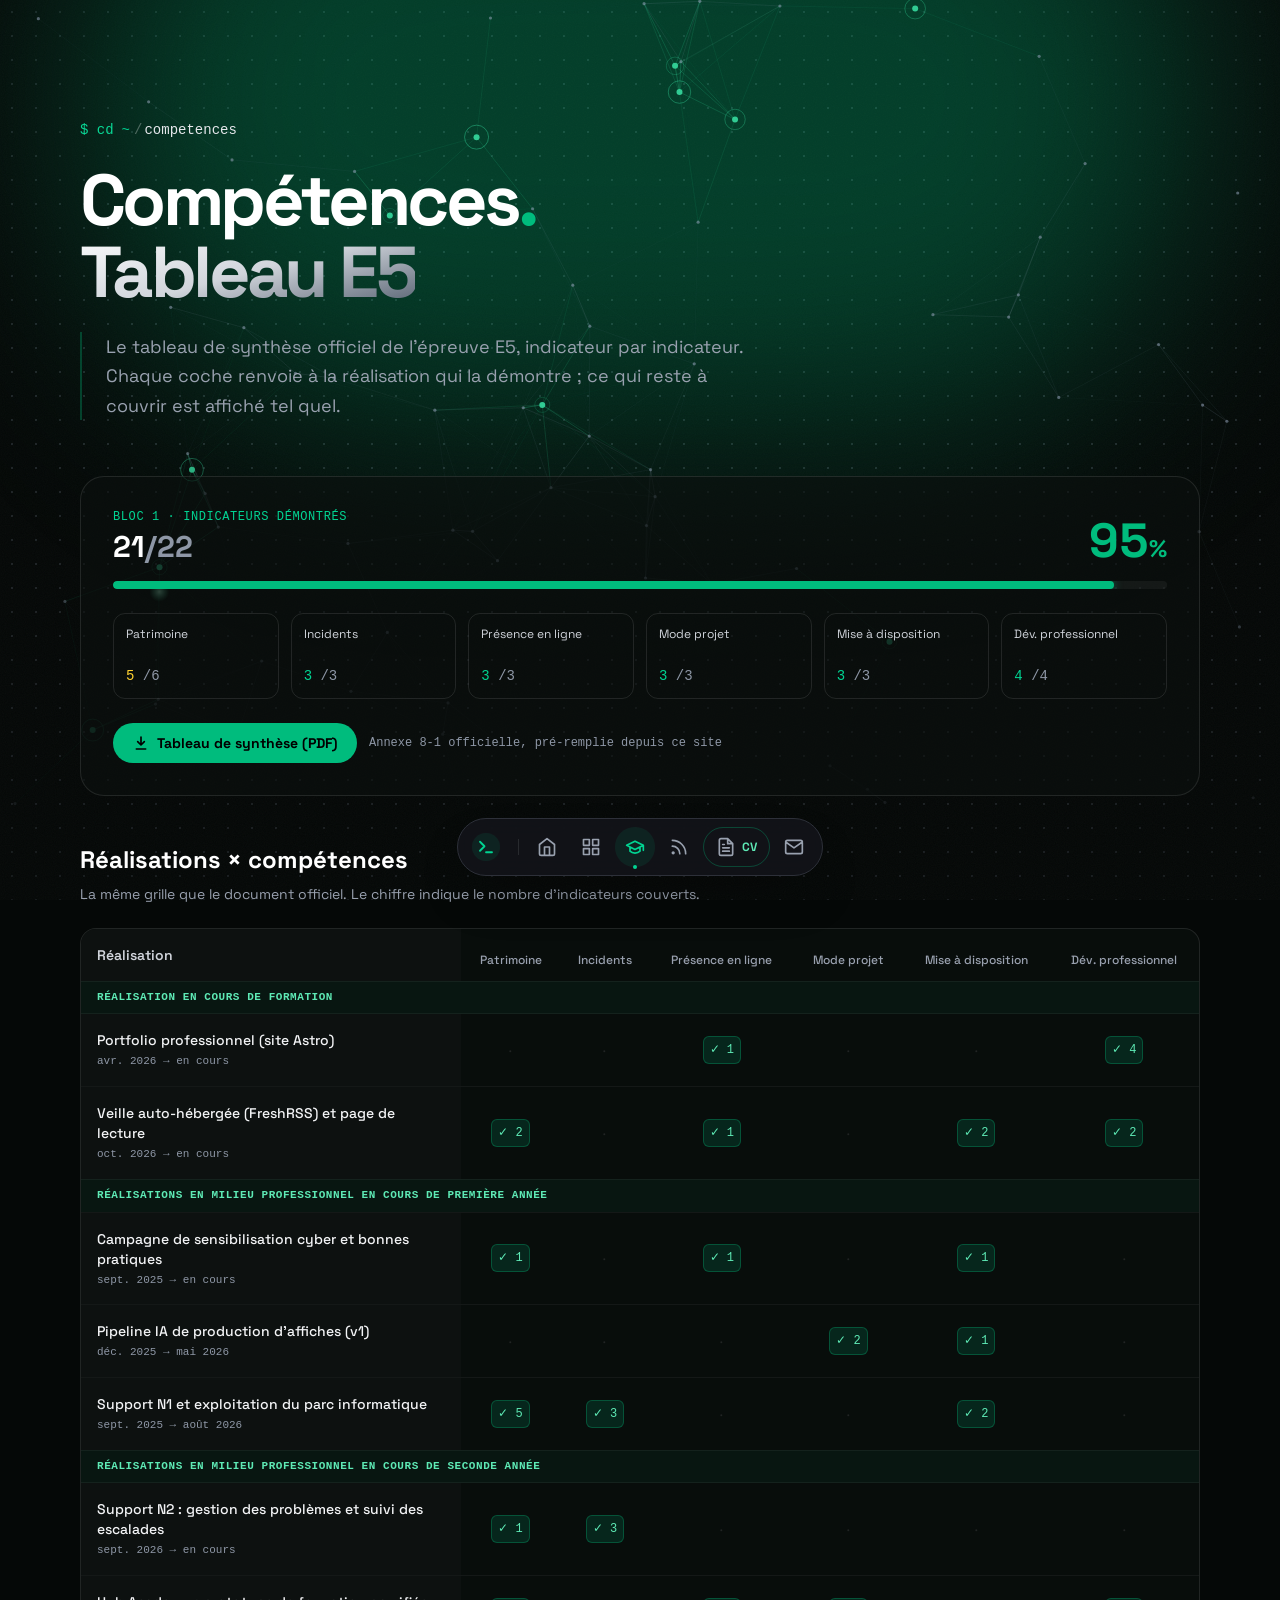
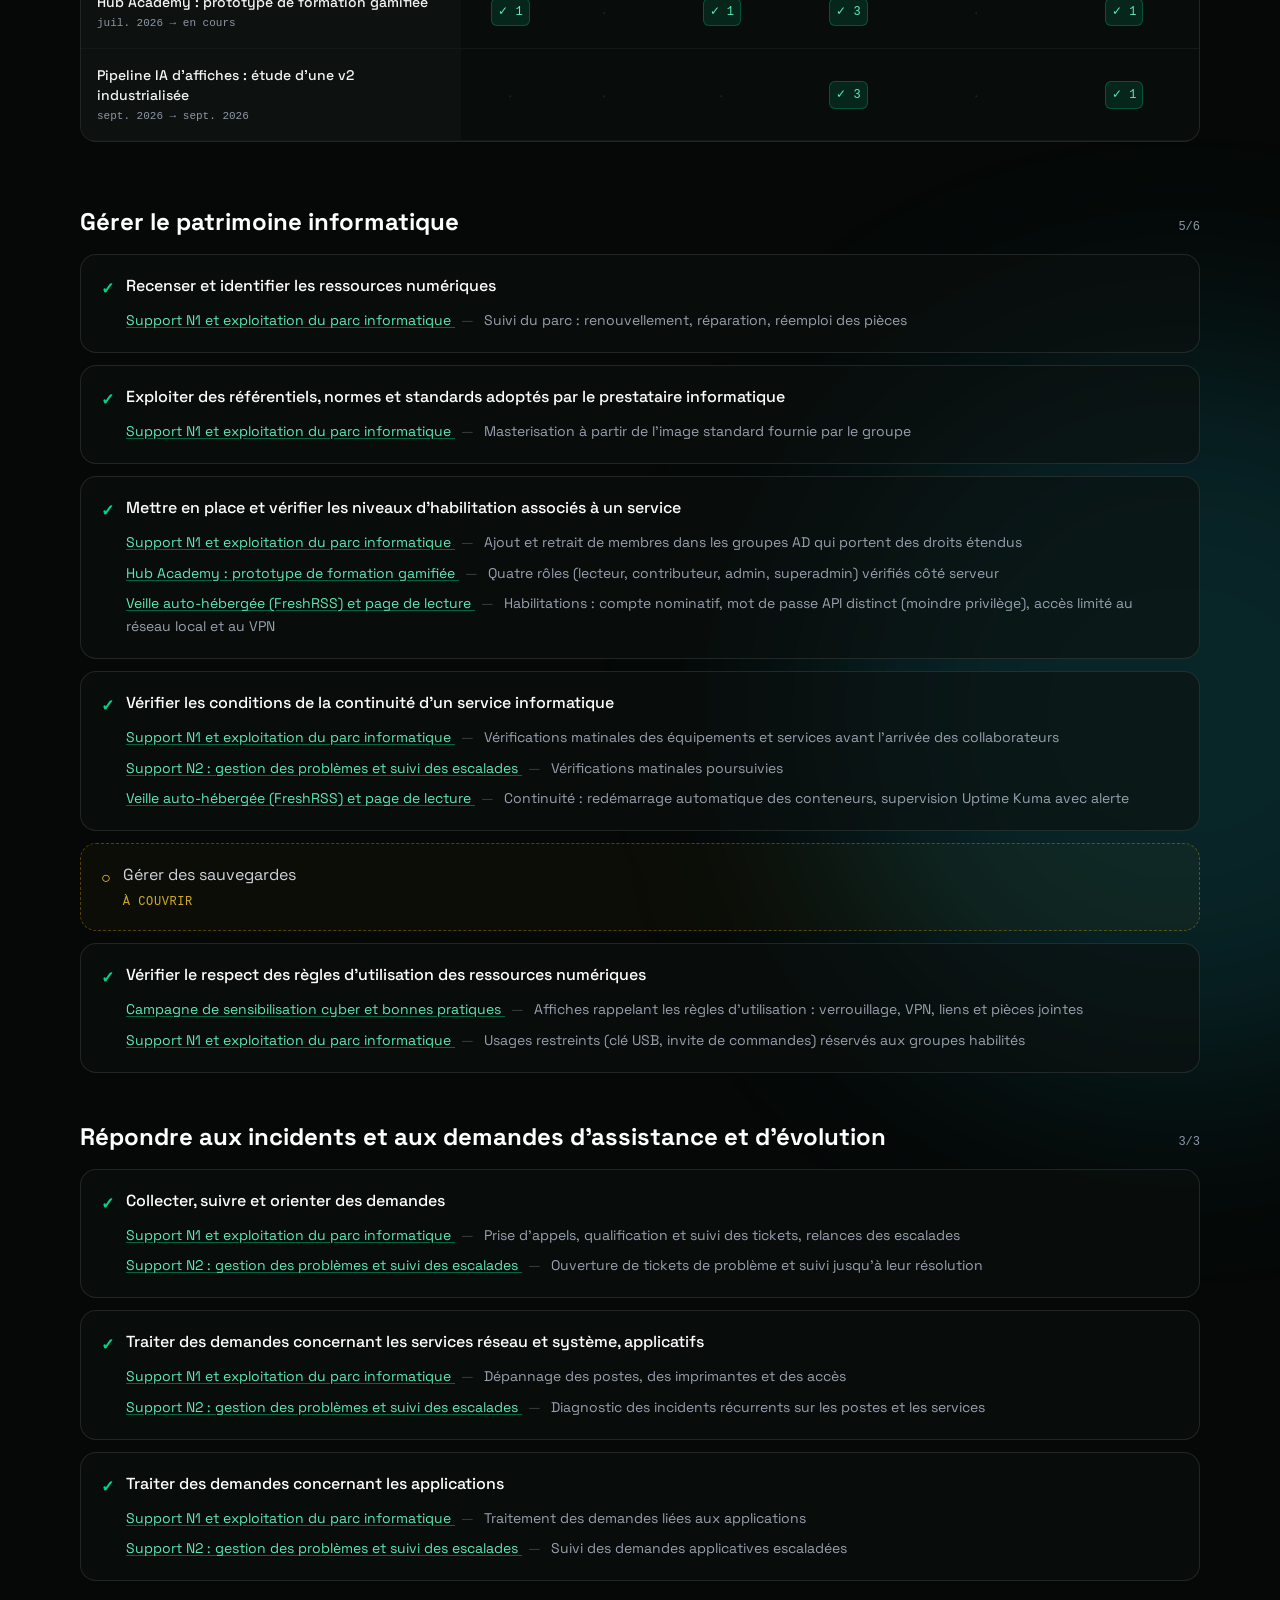
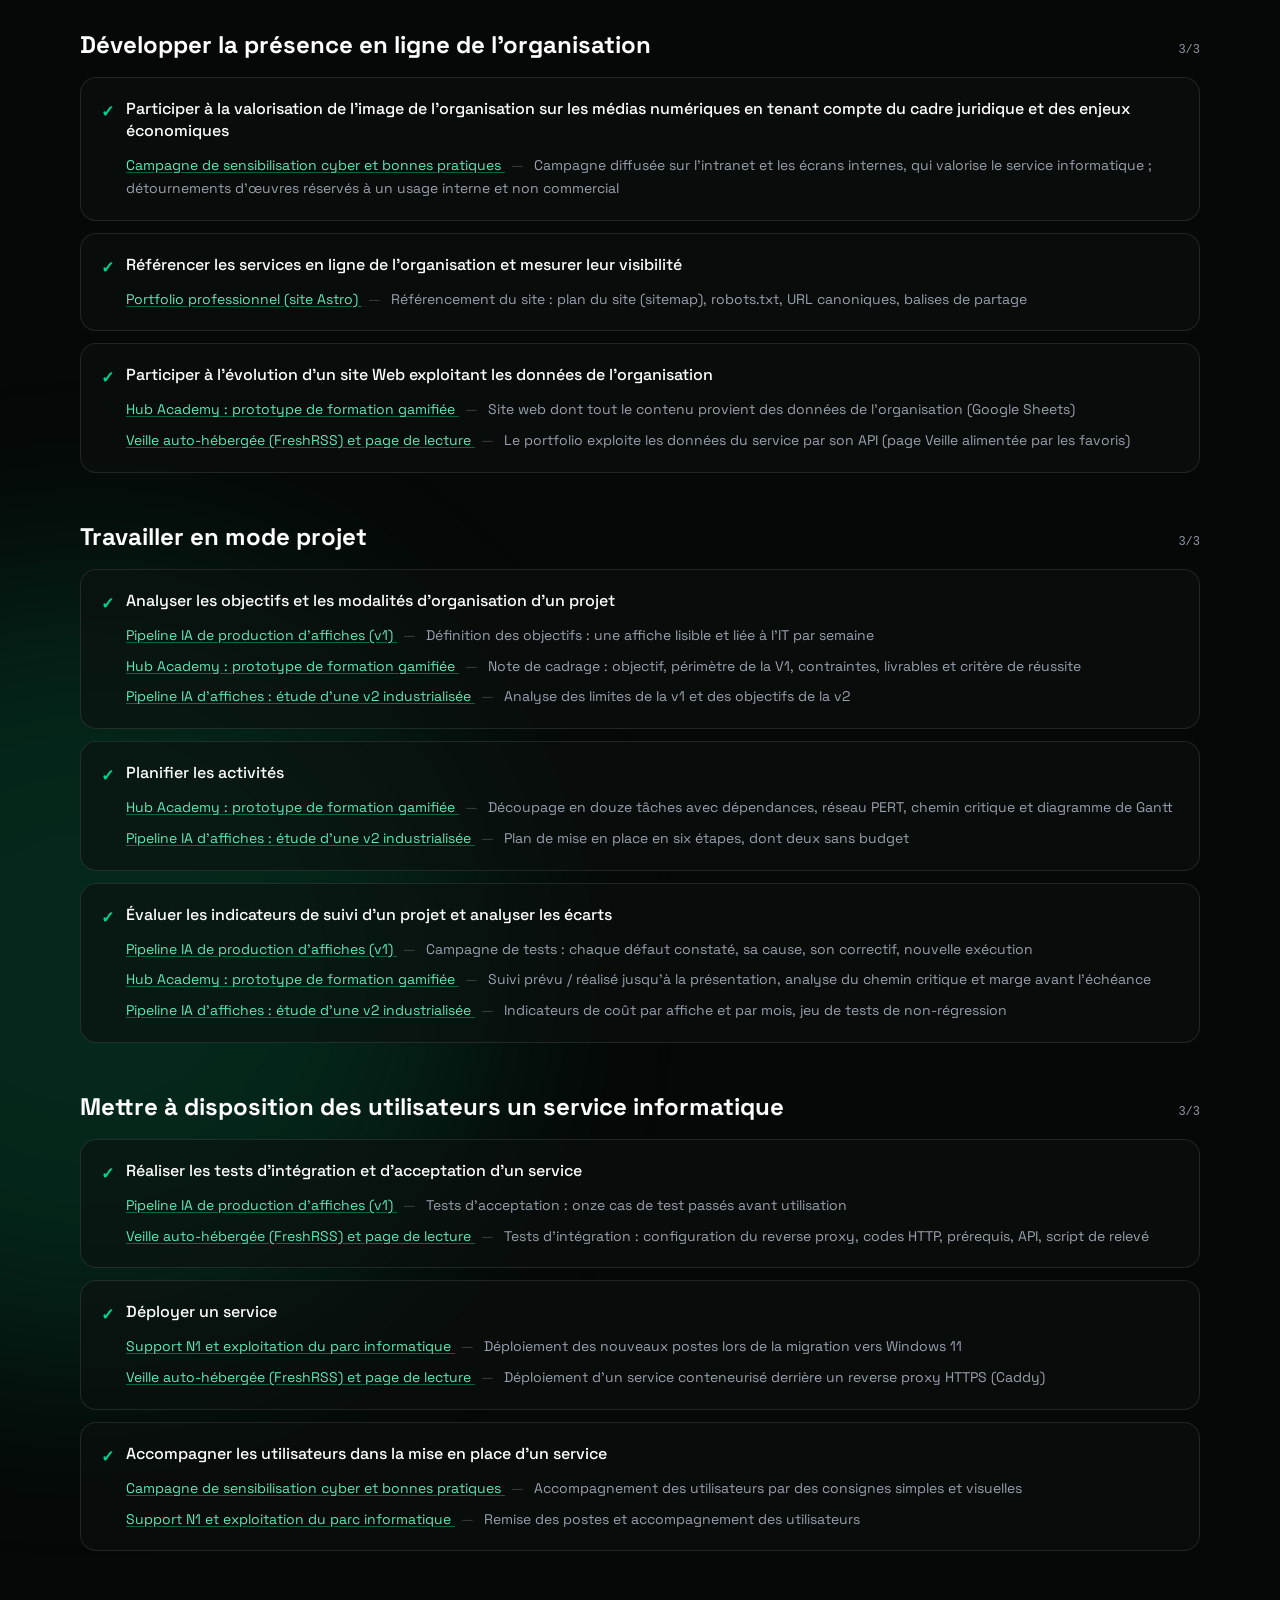
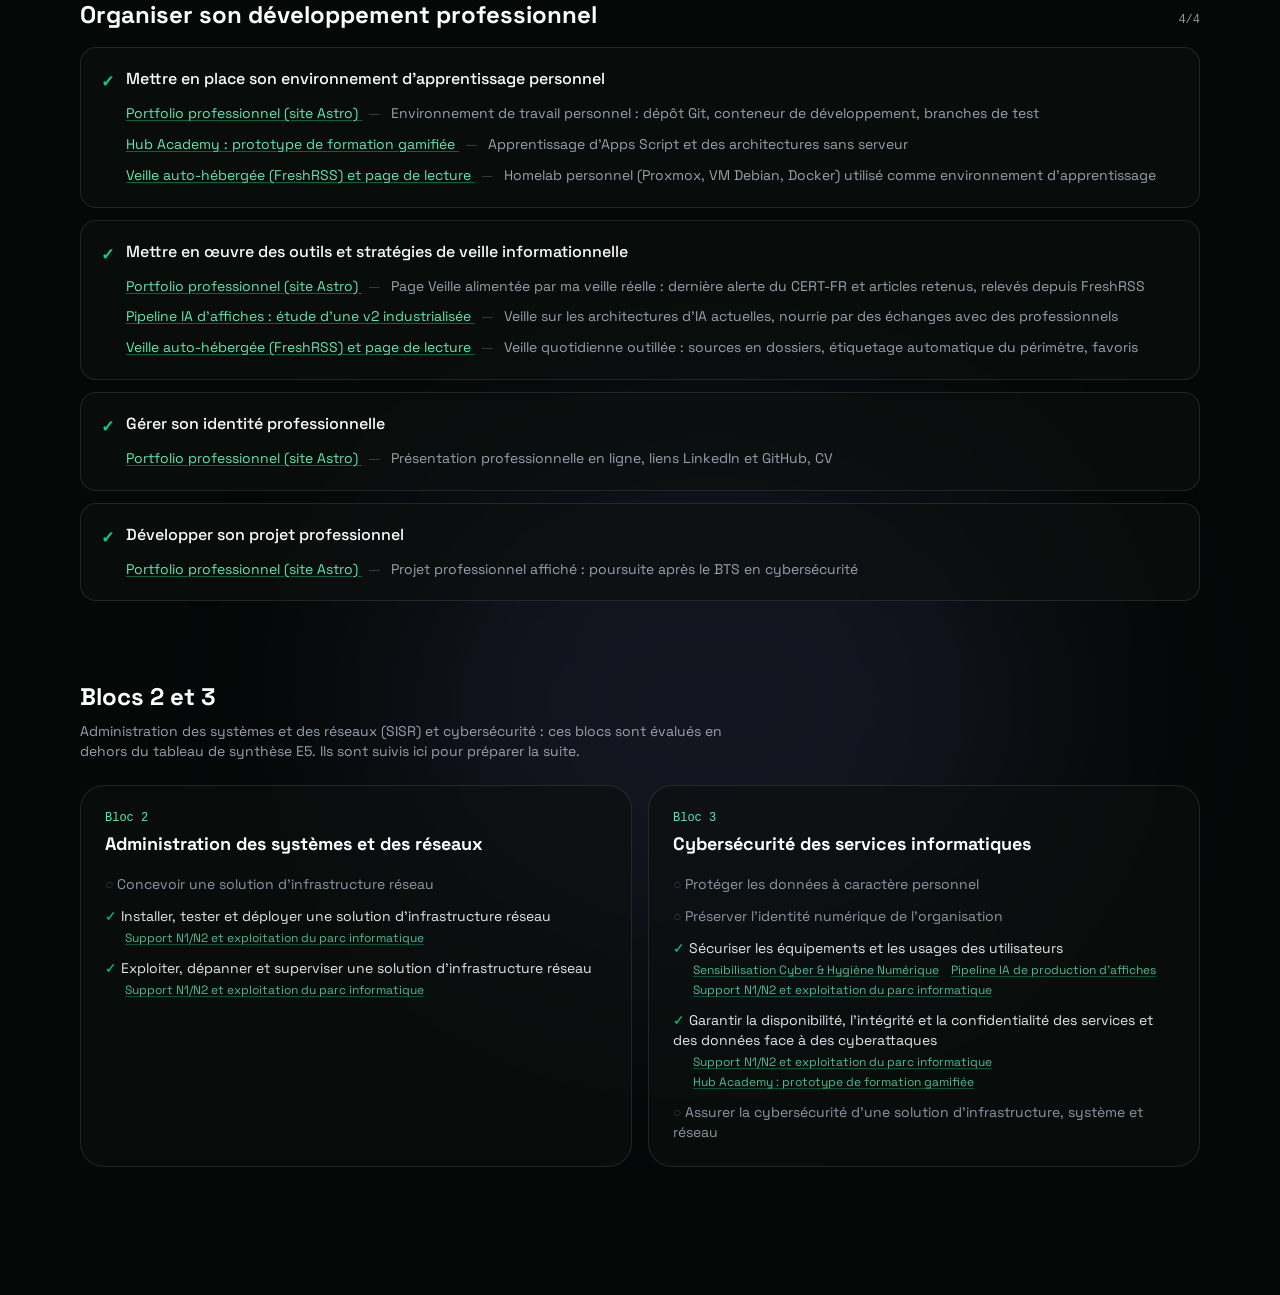
==== competences/index.html @ deee4fdb "Publication du 5dbdbe8" ====
<!DOCTYPE html><html lang="fr" class="dark"> <head><meta charset="UTF-8"><meta name="viewport" content="width=device-width"><link rel="icon" type="image/png" href="/favicon.png"><meta name="generator" content="Astro v7.3.5"><meta name="description" content="Tableau de synthèse de l'épreuve E5 du BTS SIO : les 22 indicateurs du bloc 1, reliés aux réalisations qui les démontrent."><meta name="author" content="Johan Danais"><link rel="canonical" href="https://portfolio.aqualenis.fr/competences/"><meta property="og:type" content="website"><meta property="og:site_name" content="Johan Danais — Portfolio"><meta property="og:locale" content="fr_FR"><meta property="og:url" content="https://portfolio.aqualenis.fr/competences/"><meta property="og:title" content="Compétences BTS SIO — Johan Danais"><meta property="og:description" content="Tableau de synthèse de l'épreuve E5 du BTS SIO : les 22 indicateurs du bloc 1, reliés aux réalisations qui les démontrent."><meta property="og:image" content="https://portfolio.aqualenis.fr/og-image.png"><meta property="og:image:width" content="1200"><meta property="og:image:height" content="630"><meta name="twitter:card" content="summary_large_image"><meta name="twitter:title" content="Compétences BTS SIO — Johan Danais"><meta name="twitter:description" content="Tableau de synthèse de l'épreuve E5 du BTS SIO : les 22 indicateurs du bloc 1, reliés aux réalisations qui les démontrent."><meta name="twitter:image" content="https://portfolio.aqualenis.fr/og-image.png"><!-- Police hébergée avec le site (public/fonts) : aucune requête vers
             un service tiers, le site fonctionne hors connexion. --><link rel="preload" href="/fonts/space-grotesk-latin-wght-normal.woff2" as="font" type="font/woff2" crossorigin><title>Compétences BTS SIO — Johan Danais</title><meta name="astro-view-transitions-enabled" content="true"> <meta name="astro-view-transitions-fallback" content="animate"><script type="module" src="/_astro/ClientRouter.astro_astro_type_script_index_0_lang.CTgtIFyY.js"></script><link rel="stylesheet" href="/_astro/Layout.-RctzxgW.css"></head> <!-- Le fond animé (#fond-vivant) est calé sur le body : rien ne doit dépasser
	     sous le body, sinon le bas de page apparaît sans fond. flow-root y contient
	     les marges des enfants ; un élément « fixed » placé dans un bloc animé
	     (transform) dépasserait aussi : voir l'infobulle de l'accueil. --> <body class="relative flow-root bg-void text-white font-['Space_Grotesk'] antialiased min-h-screen selection:bg-emerald-500 selection:text-black overflow-x-hidden"> <div data-astro-transition-persist="fond" id="fond-vivant" aria-hidden="true"> <div class="fond-points"></div> <div class="fond-grain"></div> <div class="fond-halos"> <div class="halo halo-emeraude" style="--k:.35; top:-220px; left:calc(50% - 560px); width:1120px; height:640px"></div> <div class="halo halo-cyan" style="--k:.2; top:32%; right:-260px; width:720px; height:720px"></div> <div class="halo halo-emeraude halo-doux" style="--k:.28; top:62%; left:-300px; width:780px; height:780px"></div> <div class="halo halo-violet" style="--k:.15; top:86%; left:30%; width:660px; height:520px"></div> </div> <canvas id="reseau"></canvas> <div id="lueur-souris"></div> </div><script type="module">var e=matchMedia(`(prefers-reduced-motion: reduce)`).matches,t=matchMedia(`(pointer: fine)`).matches,n=document.documentElement;if(!e){let e=0,t=()=>{e=0,n.style.setProperty(`--defil`,String(window.scrollY))};addEventListener(`scroll`,()=>{e||=requestAnimationFrame(t)},{passive:!0}),document.addEventListener(`astro:after-swap`,t)}var r={x:-9999,y:-9999};if(t){let e=0;document.addEventListener(`pointermove`,t=>{r.x=t.clientX,r.y=t.clientY+window.scrollY,cancelAnimationFrame(e),e=requestAnimationFrame(()=>{let e=document.getElementById(`lueur-souris`);e&&(e.style.setProperty(`--souris-x`,`${t.clientX}px`),e.style.setProperty(`--souris-y`,`${t.clientY}px`),e.classList.add(`active`))})},{passive:!0})}var i=document.getElementById(`reseau`),a=i?.getContext(`2d`);if(i&&a){let t=0,n=0,o=1,s=[],c=[],l=()=>{o=Math.min(window.devicePixelRatio||1,2),t=i.clientWidth,n=i.clientHeight,i.width=t*o,i.height=n*o,a.setTransform(o,0,0,o,0,0);let e=Math.max(28,Math.min(95,Math.round(t*n/15e3)));s=Array.from({length:e},()=>({x:Math.random()*t,y:Math.random()*n,vx:(Math.random()-.5)*.18,vy:(Math.random()-.5)*.18,hub:Math.random()<.13,phase:Math.random()*Math.PI*2})),c.length=0},u=e=>s.filter(t=>t!==e&&Math.hypot(e.x-t.x,e.y-t.y)<170),d=()=>{let e=s.filter(e=>e.hub),t=e[Math.floor(Math.random()*e.length)];if(!t)return;let n=u(t);n.length&&c.push({de:t,vers:n[Math.floor(Math.random()*n.length)],t:0,vitesse:.008+Math.random()*.01})},f=0,p=()=>{a.clearRect(0,0,t,n),f+=1,a.lineWidth=1;for(let e=0;e<s.length;e++){let t=s[e];for(let n=e+1;n<s.length;n++){let e=s[n],r=Math.hypot(t.x-e.x,t.y-e.y);if(r<170){let n=(1-r/170)*(t.hub||e.hub?.32:.18);a.strokeStyle=t.hub||e.hub?`rgba(52, 211, 153, ${n})`:`rgba(148, 163, 184, ${n})`,a.beginPath(),a.moveTo(t.x,t.y),a.lineTo(e.x,e.y),a.stroke()}}let n=Math.hypot(t.x-r.x,t.y-r.y);n<190&&(a.strokeStyle=`rgba(52, 211, 153, ${(1-n/190)*.45})`,a.beginPath(),a.moveTo(t.x,t.y),a.lineTo(r.x,r.y),a.stroke())}for(let e of s)if(e.hub){let t=(Math.sin(f*.03+e.phase)+1)/2;a.strokeStyle=`rgba(52, 211, 153, ${.15+t*.3})`,a.beginPath(),a.arc(e.x,e.y,7+t*5,0,Math.PI*2),a.stroke(),a.fillStyle=`rgba(52, 211, 153, 0.95)`,a.beginPath(),a.arc(e.x,e.y,3,0,Math.PI*2),a.fill()}else a.fillStyle=`rgba(148, 163, 184, 0.55)`,a.beginPath(),a.arc(e.x,e.y,1.6,0,Math.PI*2),a.fill();for(let e of c){let t=e.de.x+(e.vers.x-e.de.x)*e.t,n=e.de.y+(e.vers.y-e.de.y)*e.t,r=a.createRadialGradient(t,n,0,t,n,10);r.addColorStop(0,`rgba(167, 243, 208, 0.95)`),r.addColorStop(1,`rgba(52, 211, 153, 0)`),a.fillStyle=r,a.beginPath(),a.arc(t,n,10,0,Math.PI*2),a.fill()}},m=()=>{for(let e of s)e.x+=e.vx,e.y+=e.vy,(e.x<-20||e.x>t+20)&&(e.vx*=-1),(e.y<-20||e.y>n+20)&&(e.vy*=-1);for(let e=c.length-1;e>=0;e--){let t=c[e];if(t.t+=t.vitesse,t.t>=1){let n=Math.random()<.6?u(t.vers):[];n.length?(t.de=t.vers,t.vers=n[Math.floor(Math.random()*n.length)],t.t=0):c.splice(e,1)}}c.length<4&&Math.random()<.02&&d()},h=0,g=!0,_=()=>{m(),p(),h=requestAnimationFrame(_)},v=()=>{!h&&g&&!document.hidden&&!e&&(h=requestAnimationFrame(_))},y=()=>{cancelAnimationFrame(h),h=0};l(),p(),e||(new IntersectionObserver(([e])=>{g=e.isIntersecting,g?v():y()}).observe(i),document.addEventListener(`visibilitychange`,()=>document.hidden?y():v()),v());let b=0;addEventListener(`resize`,()=>{clearTimeout(b),b=window.setTimeout(()=>{l(),p()},200)})}</script>  <main class="max-w-6xl mx-auto p-4 pt-20 pb-32"> <header class="mb-14 pt-10 relative"> <nav aria-label="Fil d'Ariane" class="font-mono text-sm mb-6"> <ol class="flex flex-wrap items-center gap-x-0.5 text-muted"> <li class="flex items-center"> <span class="text-glow mr-2 select-none" aria-hidden="true">$ cd</span> <a href="/" class="text-emerald-400 hover:text-white transition rounded-sm focus-visible:outline-hidden focus-visible:ring-2 focus-visible:ring-emerald-500" aria-label="Accueil">~</a> </li> <li class="flex items-center"> <span class="px-0.5 text-white/30" aria-hidden="true">/</span> <span class="text-gray-200" aria-current="page">competences</span> </li> </ol> </nav> <h1 class="text-5xl md:text-7xl font-bold mb-6 tracking-tighter leading-none">
Compétences<span class="text-emerald-500">.</span> <br> <span class="text-transparent bg-clip-text bg-linear-to-br from-white via-gray-300 to-gray-600">
Tableau E5
</span> </h1> <p class="text-gray-400 text-lg max-w-2xl leading-relaxed border-l-2 border-emerald-500/30 pl-6">
Le tableau de synthèse officiel de l'épreuve E5, indicateur par
                indicateur. Chaque coche renvoie à la réalisation qui la
                démontre ; ce qui reste à couvrir est affiché tel quel.
</p> </header>  <section class="p-6 md:p-8 surface border border-white/10 rounded-3xl mb-12"> <div class="flex items-end justify-between mb-4 gap-4 flex-wrap"> <div> <p class="text-emerald-400 font-mono text-xs uppercase tracking-wider mb-1">
Bloc 1 · indicateurs démontrés
</p> <p class="text-white text-3xl font-bold"> 21<span class="text-muted">/22</span> </p> </div> <p class="text-5xl font-bold text-emerald-500 tabular-nums"> 95<span class="text-2xl">%</span> </p> </div> <div class="h-2 w-full bg-white/5 rounded-full overflow-hidden mb-6"> <div class="h-full bg-emerald-500 rounded-full shadow-[0_0_10px_rgba(16,185,129,0.6)]" style="width: 95%"></div> </div> <div class="grid grid-cols-2 sm:grid-cols-3 lg:grid-cols-6 gap-3"> <a href="#patrimoine" class="block p-3 rounded-xl border border-white/10 hover:border-emerald-500/40 transition"> <p class="text-xs text-gray-300 mb-2 leading-snug min-h-8">Patrimoine</p> <p class="font-mono text-sm"> <span class="text-amber-300">5</span> <span class="text-muted">/6</span> </p> </a><a href="#incidents" class="block p-3 rounded-xl border border-white/10 hover:border-emerald-500/40 transition"> <p class="text-xs text-gray-300 mb-2 leading-snug min-h-8">Incidents</p> <p class="font-mono text-sm"> <span class="text-emerald-400">3</span> <span class="text-muted">/3</span> </p> </a><a href="#presence" class="block p-3 rounded-xl border border-white/10 hover:border-emerald-500/40 transition"> <p class="text-xs text-gray-300 mb-2 leading-snug min-h-8">Présence en ligne</p> <p class="font-mono text-sm"> <span class="text-emerald-400">3</span> <span class="text-muted">/3</span> </p> </a><a href="#projet" class="block p-3 rounded-xl border border-white/10 hover:border-emerald-500/40 transition"> <p class="text-xs text-gray-300 mb-2 leading-snug min-h-8">Mode projet</p> <p class="font-mono text-sm"> <span class="text-emerald-400">3</span> <span class="text-muted">/3</span> </p> </a><a href="#service" class="block p-3 rounded-xl border border-white/10 hover:border-emerald-500/40 transition"> <p class="text-xs text-gray-300 mb-2 leading-snug min-h-8">Mise à disposition</p> <p class="font-mono text-sm"> <span class="text-emerald-400">3</span> <span class="text-muted">/3</span> </p> </a><a href="#devpro" class="block p-3 rounded-xl border border-white/10 hover:border-emerald-500/40 transition"> <p class="text-xs text-gray-300 mb-2 leading-snug min-h-8">Dév. professionnel</p> <p class="font-mono text-sm"> <span class="text-emerald-400">4</span> <span class="text-muted">/4</span> </p> </a> </div> <div class="mt-6 flex flex-wrap items-center gap-3"> <a href="/tableau-synthese-e5.pdf" target="_blank" rel="noopener" class="inline-flex items-center gap-2 bg-emerald-500 hover:bg-emerald-400 text-black font-bold px-5 py-2.5 rounded-full transition text-sm"> <svg xmlns="http://www.w3.org/2000/svg" width="16" height="16" viewBox="0 0 24 24" fill="none" stroke="currentColor" stroke-width="2.5" stroke-linecap="round" stroke-linejoin="round" aria-hidden="true"><path d="M12 3v12M7 10l5 5 5-5M5 21h14"></path></svg>
Tableau de synthèse (PDF)
</a> <span class="text-xs text-muted font-mono">Annexe 8-1 officielle, pré-remplie depuis ce site</span> </div> </section>  <section class="mb-16"> <h2 class="text-2xl font-bold text-white mb-2">Réalisations × compétences</h2> <p class="text-gray-400 mb-6 text-sm">
La même grille que le document officiel. Le chiffre indique le nombre d'indicateurs couverts.
</p> <div class="overflow-x-auto rounded-2xl border border-white/10 surface"> <table class="w-full min-w-[820px] text-sm"> <thead> <tr class="border-b border-white/10"> <th class="sticky left-0 z-10 bg-[#0d1110] text-left font-semibold text-gray-300 p-4 w-[34%]">Réalisation</th> <th class="p-3 text-center font-medium text-xs text-gray-400 leading-snug align-bottom"> <a href="#patrimoine" class="hover:text-emerald-400 transition">Patrimoine</a> </th><th class="p-3 text-center font-medium text-xs text-gray-400 leading-snug align-bottom"> <a href="#incidents" class="hover:text-emerald-400 transition">Incidents</a> </th><th class="p-3 text-center font-medium text-xs text-gray-400 leading-snug align-bottom"> <a href="#presence" class="hover:text-emerald-400 transition">Présence en ligne</a> </th><th class="p-3 text-center font-medium text-xs text-gray-400 leading-snug align-bottom"> <a href="#projet" class="hover:text-emerald-400 transition">Mode projet</a> </th><th class="p-3 text-center font-medium text-xs text-gray-400 leading-snug align-bottom"> <a href="#service" class="hover:text-emerald-400 transition">Mise à disposition</a> </th><th class="p-3 text-center font-medium text-xs text-gray-400 leading-snug align-bottom"> <a href="#devpro" class="hover:text-emerald-400 transition">Dév. professionnel</a> </th> </tr> </thead> <tbody> <tr> <th colspan="7" class="text-left px-4 py-2 bg-emerald-500/[0.06] text-emerald-300 font-mono text-[11px] uppercase tracking-wider border-y border-white/5"> Réalisation en cours de formation </th> </tr> <tr class="border-b border-white/5 hover:bg-white/[0.02]"> <td class="sticky left-0 z-10 bg-[#0d1110] p-4 align-top"> <a href="/projects/portfolio" class="text-gray-100 hover:text-emerald-400 transition font-medium"> Portfolio professionnel (site Astro) </a> <p class="text-[11px] font-mono text-muted mt-1">avr. 2026 → en cours</p> </td> <td class="text-center align-middle"> <span class="text-white/10" aria-label="non couvert">·</span> </td><td class="text-center align-middle"> <span class="text-white/10" aria-label="non couvert">·</span> </td><td class="text-center align-middle"> <span class="inline-flex h-7 min-w-7 px-1.5 items-center justify-center rounded-md bg-emerald-500/15 border border-emerald-500/30 text-emerald-300 font-mono text-xs" title="Référencer les services en ligne de l'organisation et mesurer leur visibilité">
✓ 1 </span> </td><td class="text-center align-middle"> <span class="text-white/10" aria-label="non couvert">·</span> </td><td class="text-center align-middle"> <span class="text-white/10" aria-label="non couvert">·</span> </td><td class="text-center align-middle"> <span class="inline-flex h-7 min-w-7 px-1.5 items-center justify-center rounded-md bg-emerald-500/15 border border-emerald-500/30 text-emerald-300 font-mono text-xs" title="Mettre en place son environnement d'apprentissage personnel
Mettre en œuvre des outils et stratégies de veille informationnelle
Gérer son identité professionnelle
Développer son projet professionnel">
✓ 4 </span> </td> </tr><tr class="border-b border-white/5 hover:bg-white/[0.02]"> <td class="sticky left-0 z-10 bg-[#0d1110] p-4 align-top"> <a href="/projects/veille-freshrss" class="text-gray-100 hover:text-emerald-400 transition font-medium"> Veille auto-hébergée (FreshRSS) et page de lecture </a> <p class="text-[11px] font-mono text-muted mt-1">oct. 2026 → en cours</p> </td> <td class="text-center align-middle"> <span class="inline-flex h-7 min-w-7 px-1.5 items-center justify-center rounded-md bg-emerald-500/15 border border-emerald-500/30 text-emerald-300 font-mono text-xs" title="Mettre en place et vérifier les niveaux d'habilitation associés à un service
Vérifier les conditions de la continuité d'un service informatique">
✓ 2 </span> </td><td class="text-center align-middle"> <span class="text-white/10" aria-label="non couvert">·</span> </td><td class="text-center align-middle"> <span class="inline-flex h-7 min-w-7 px-1.5 items-center justify-center rounded-md bg-emerald-500/15 border border-emerald-500/30 text-emerald-300 font-mono text-xs" title="Participer à l'évolution d'un site Web exploitant les données de l'organisation">
✓ 1 </span> </td><td class="text-center align-middle"> <span class="text-white/10" aria-label="non couvert">·</span> </td><td class="text-center align-middle"> <span class="inline-flex h-7 min-w-7 px-1.5 items-center justify-center rounded-md bg-emerald-500/15 border border-emerald-500/30 text-emerald-300 font-mono text-xs" title="Réaliser les tests d'intégration et d'acceptation d'un service
Déployer un service">
✓ 2 </span> </td><td class="text-center align-middle"> <span class="inline-flex h-7 min-w-7 px-1.5 items-center justify-center rounded-md bg-emerald-500/15 border border-emerald-500/30 text-emerald-300 font-mono text-xs" title="Mettre en place son environnement d'apprentissage personnel
Mettre en œuvre des outils et stratégies de veille informationnelle">
✓ 2 </span> </td> </tr> </tbody><tbody> <tr> <th colspan="7" class="text-left px-4 py-2 bg-emerald-500/[0.06] text-emerald-300 font-mono text-[11px] uppercase tracking-wider border-y border-white/5"> Réalisations en milieu professionnel en cours de première année </th> </tr> <tr class="border-b border-white/5 hover:bg-white/[0.02]"> <td class="sticky left-0 z-10 bg-[#0d1110] p-4 align-top"> <a href="/projects/cyber-sensibilisation" class="text-gray-100 hover:text-emerald-400 transition font-medium"> Campagne de sensibilisation cyber et bonnes pratiques </a> <p class="text-[11px] font-mono text-muted mt-1">sept. 2025 → en cours</p> </td> <td class="text-center align-middle"> <span class="inline-flex h-7 min-w-7 px-1.5 items-center justify-center rounded-md bg-emerald-500/15 border border-emerald-500/30 text-emerald-300 font-mono text-xs" title="Vérifier le respect des règles d'utilisation des ressources numériques">
✓ 1 </span> </td><td class="text-center align-middle"> <span class="text-white/10" aria-label="non couvert">·</span> </td><td class="text-center align-middle"> <span class="inline-flex h-7 min-w-7 px-1.5 items-center justify-center rounded-md bg-emerald-500/15 border border-emerald-500/30 text-emerald-300 font-mono text-xs" title="Participer à la valorisation de l'image de l'organisation sur les médias numériques en tenant compte du cadre juridique et des enjeux économiques">
✓ 1 </span> </td><td class="text-center align-middle"> <span class="text-white/10" aria-label="non couvert">·</span> </td><td class="text-center align-middle"> <span class="inline-flex h-7 min-w-7 px-1.5 items-center justify-center rounded-md bg-emerald-500/15 border border-emerald-500/30 text-emerald-300 font-mono text-xs" title="Accompagner les utilisateurs dans la mise en place d'un service">
✓ 1 </span> </td><td class="text-center align-middle"> <span class="text-white/10" aria-label="non couvert">·</span> </td> </tr><tr class="border-b border-white/5 hover:bg-white/[0.02]"> <td class="sticky left-0 z-10 bg-[#0d1110] p-4 align-top"> <a href="/projects/pipeline-affiches-ia" class="text-gray-100 hover:text-emerald-400 transition font-medium"> Pipeline IA de production d&#39;affiches (v1) </a> <p class="text-[11px] font-mono text-muted mt-1">déc. 2025 → mai 2026</p> </td> <td class="text-center align-middle"> <span class="text-white/10" aria-label="non couvert">·</span> </td><td class="text-center align-middle"> <span class="text-white/10" aria-label="non couvert">·</span> </td><td class="text-center align-middle"> <span class="text-white/10" aria-label="non couvert">·</span> </td><td class="text-center align-middle"> <span class="inline-flex h-7 min-w-7 px-1.5 items-center justify-center rounded-md bg-emerald-500/15 border border-emerald-500/30 text-emerald-300 font-mono text-xs" title="Analyser les objectifs et les modalités d'organisation d'un projet
Évaluer les indicateurs de suivi d'un projet et analyser les écarts">
✓ 2 </span> </td><td class="text-center align-middle"> <span class="inline-flex h-7 min-w-7 px-1.5 items-center justify-center rounded-md bg-emerald-500/15 border border-emerald-500/30 text-emerald-300 font-mono text-xs" title="Réaliser les tests d'intégration et d'acceptation d'un service">
✓ 1 </span> </td><td class="text-center align-middle"> <span class="text-white/10" aria-label="non couvert">·</span> </td> </tr><tr class="border-b border-white/5 hover:bg-white/[0.02]"> <td class="sticky left-0 z-10 bg-[#0d1110] p-4 align-top"> <a href="/projects/support-exploitation" class="text-gray-100 hover:text-emerald-400 transition font-medium"> Support N1 et exploitation du parc informatique </a> <p class="text-[11px] font-mono text-muted mt-1">sept. 2025 → août 2026</p> </td> <td class="text-center align-middle"> <span class="inline-flex h-7 min-w-7 px-1.5 items-center justify-center rounded-md bg-emerald-500/15 border border-emerald-500/30 text-emerald-300 font-mono text-xs" title="Recenser et identifier les ressources numériques
Exploiter des référentiels, normes et standards adoptés par le prestataire informatique
Mettre en place et vérifier les niveaux d'habilitation associés à un service
Vérifier les conditions de la continuité d'un service informatique
Vérifier le respect des règles d'utilisation des ressources numériques">
✓ 5 </span> </td><td class="text-center align-middle"> <span class="inline-flex h-7 min-w-7 px-1.5 items-center justify-center rounded-md bg-emerald-500/15 border border-emerald-500/30 text-emerald-300 font-mono text-xs" title="Collecter, suivre et orienter des demandes
Traiter des demandes concernant les services réseau et système, applicatifs
Traiter des demandes concernant les applications">
✓ 3 </span> </td><td class="text-center align-middle"> <span class="text-white/10" aria-label="non couvert">·</span> </td><td class="text-center align-middle"> <span class="text-white/10" aria-label="non couvert">·</span> </td><td class="text-center align-middle"> <span class="inline-flex h-7 min-w-7 px-1.5 items-center justify-center rounded-md bg-emerald-500/15 border border-emerald-500/30 text-emerald-300 font-mono text-xs" title="Déployer un service
Accompagner les utilisateurs dans la mise en place d'un service">
✓ 2 </span> </td><td class="text-center align-middle"> <span class="text-white/10" aria-label="non couvert">·</span> </td> </tr> </tbody><tbody> <tr> <th colspan="7" class="text-left px-4 py-2 bg-emerald-500/[0.06] text-emerald-300 font-mono text-[11px] uppercase tracking-wider border-y border-white/5"> Réalisations en milieu professionnel en cours de seconde année </th> </tr> <tr class="border-b border-white/5 hover:bg-white/[0.02]"> <td class="sticky left-0 z-10 bg-[#0d1110] p-4 align-top"> <a href="/projects/support-exploitation" class="text-gray-100 hover:text-emerald-400 transition font-medium"> Support N2 : gestion des problèmes et suivi des escalades </a> <p class="text-[11px] font-mono text-muted mt-1">sept. 2026 → en cours</p> </td> <td class="text-center align-middle"> <span class="inline-flex h-7 min-w-7 px-1.5 items-center justify-center rounded-md bg-emerald-500/15 border border-emerald-500/30 text-emerald-300 font-mono text-xs" title="Vérifier les conditions de la continuité d'un service informatique">
✓ 1 </span> </td><td class="text-center align-middle"> <span class="inline-flex h-7 min-w-7 px-1.5 items-center justify-center rounded-md bg-emerald-500/15 border border-emerald-500/30 text-emerald-300 font-mono text-xs" title="Collecter, suivre et orienter des demandes
Traiter des demandes concernant les services réseau et système, applicatifs
Traiter des demandes concernant les applications">
✓ 3 </span> </td><td class="text-center align-middle"> <span class="text-white/10" aria-label="non couvert">·</span> </td><td class="text-center align-middle"> <span class="text-white/10" aria-label="non couvert">·</span> </td><td class="text-center align-middle"> <span class="text-white/10" aria-label="non couvert">·</span> </td><td class="text-center align-middle"> <span class="text-white/10" aria-label="non couvert">·</span> </td> </tr><tr class="border-b border-white/5 hover:bg-white/[0.02]"> <td class="sticky left-0 z-10 bg-[#0d1110] p-4 align-top"> <a href="/projects/hub-academy" class="text-gray-100 hover:text-emerald-400 transition font-medium"> Hub Academy : prototype de formation gamifiée </a> <p class="text-[11px] font-mono text-muted mt-1">juil. 2026 → en cours</p> </td> <td class="text-center align-middle"> <span class="inline-flex h-7 min-w-7 px-1.5 items-center justify-center rounded-md bg-emerald-500/15 border border-emerald-500/30 text-emerald-300 font-mono text-xs" title="Mettre en place et vérifier les niveaux d'habilitation associés à un service">
✓ 1 </span> </td><td class="text-center align-middle"> <span class="text-white/10" aria-label="non couvert">·</span> </td><td class="text-center align-middle"> <span class="inline-flex h-7 min-w-7 px-1.5 items-center justify-center rounded-md bg-emerald-500/15 border border-emerald-500/30 text-emerald-300 font-mono text-xs" title="Participer à l'évolution d'un site Web exploitant les données de l'organisation">
✓ 1 </span> </td><td class="text-center align-middle"> <span class="inline-flex h-7 min-w-7 px-1.5 items-center justify-center rounded-md bg-emerald-500/15 border border-emerald-500/30 text-emerald-300 font-mono text-xs" title="Analyser les objectifs et les modalités d'organisation d'un projet
Planifier les activités
Évaluer les indicateurs de suivi d'un projet et analyser les écarts">
✓ 3 </span> </td><td class="text-center align-middle"> <span class="text-white/10" aria-label="non couvert">·</span> </td><td class="text-center align-middle"> <span class="inline-flex h-7 min-w-7 px-1.5 items-center justify-center rounded-md bg-emerald-500/15 border border-emerald-500/30 text-emerald-300 font-mono text-xs" title="Mettre en place son environnement d'apprentissage personnel">
✓ 1 </span> </td> </tr><tr class="border-b border-white/5 hover:bg-white/[0.02]"> <td class="sticky left-0 z-10 bg-[#0d1110] p-4 align-top"> <a href="/projects/pipeline-affiches-ia" class="text-gray-100 hover:text-emerald-400 transition font-medium"> Pipeline IA d&#39;affiches : étude d&#39;une v2 industrialisée </a> <p class="text-[11px] font-mono text-muted mt-1">sept. 2026 → sept. 2026</p> </td> <td class="text-center align-middle"> <span class="text-white/10" aria-label="non couvert">·</span> </td><td class="text-center align-middle"> <span class="text-white/10" aria-label="non couvert">·</span> </td><td class="text-center align-middle"> <span class="text-white/10" aria-label="non couvert">·</span> </td><td class="text-center align-middle"> <span class="inline-flex h-7 min-w-7 px-1.5 items-center justify-center rounded-md bg-emerald-500/15 border border-emerald-500/30 text-emerald-300 font-mono text-xs" title="Analyser les objectifs et les modalités d'organisation d'un projet
Planifier les activités
Évaluer les indicateurs de suivi d'un projet et analyser les écarts">
✓ 3 </span> </td><td class="text-center align-middle"> <span class="text-white/10" aria-label="non couvert">·</span> </td><td class="text-center align-middle"> <span class="inline-flex h-7 min-w-7 px-1.5 items-center justify-center rounded-md bg-emerald-500/15 border border-emerald-500/30 text-emerald-300 font-mono text-xs" title="Mettre en œuvre des outils et stratégies de veille informationnelle">
✓ 1 </span> </td> </tr> </tbody> </table> </div> </section>  <section class="space-y-12 mb-20"> <div id="patrimoine" class="scroll-mt-24"> <div class="flex items-baseline gap-3 mb-4 flex-wrap"> <h2 class="text-2xl font-bold text-white">Gérer le patrimoine informatique</h2> <span class="text-muted font-mono text-xs ml-auto">5/6</span> </div> <ul class="space-y-3"> <li class="p-5 rounded-2xl border surface border-white/10"> <div class="flex items-start gap-3"> <span class="mt-0.5 shrink-0 font-bold text-emerald-400" aria-hidden="true"> ✓ </span> <div class="grow"> <p class="text-white font-medium leading-snug"> Recenser et identifier les ressources numériques </p> <ul class="mt-3 space-y-2"> <li class="text-sm text-gray-400 leading-relaxed"> <a href="/projects/support-exploitation" class="text-emerald-300 underline decoration-emerald-500/50 underline-offset-2 hover:text-white hover:decoration-white transition"> Support N1 et exploitation du parc informatique </a> <span class="text-white/20 mx-1.5">—</span> Suivi du parc : renouvellement, réparation, réemploi des pièces </li> </ul> </div> </div> </li><li class="p-5 rounded-2xl border surface border-white/10"> <div class="flex items-start gap-3"> <span class="mt-0.5 shrink-0 font-bold text-emerald-400" aria-hidden="true"> ✓ </span> <div class="grow"> <p class="text-white font-medium leading-snug"> Exploiter des référentiels, normes et standards adoptés par le prestataire informatique </p> <ul class="mt-3 space-y-2"> <li class="text-sm text-gray-400 leading-relaxed"> <a href="/projects/support-exploitation" class="text-emerald-300 underline decoration-emerald-500/50 underline-offset-2 hover:text-white hover:decoration-white transition"> Support N1 et exploitation du parc informatique </a> <span class="text-white/20 mx-1.5">—</span> Masterisation à partir de l&#39;image standard fournie par le groupe </li> </ul> </div> </div> </li><li class="p-5 rounded-2xl border surface border-white/10"> <div class="flex items-start gap-3"> <span class="mt-0.5 shrink-0 font-bold text-emerald-400" aria-hidden="true"> ✓ </span> <div class="grow"> <p class="text-white font-medium leading-snug"> Mettre en place et vérifier les niveaux d&#39;habilitation associés à un service </p> <ul class="mt-3 space-y-2"> <li class="text-sm text-gray-400 leading-relaxed"> <a href="/projects/support-exploitation" class="text-emerald-300 underline decoration-emerald-500/50 underline-offset-2 hover:text-white hover:decoration-white transition"> Support N1 et exploitation du parc informatique </a> <span class="text-white/20 mx-1.5">—</span> Ajout et retrait de membres dans les groupes AD qui portent des droits étendus </li><li class="text-sm text-gray-400 leading-relaxed"> <a href="/projects/hub-academy" class="text-emerald-300 underline decoration-emerald-500/50 underline-offset-2 hover:text-white hover:decoration-white transition"> Hub Academy : prototype de formation gamifiée </a> <span class="text-white/20 mx-1.5">—</span> Quatre rôles (lecteur, contributeur, admin, superadmin) vérifiés côté serveur </li><li class="text-sm text-gray-400 leading-relaxed"> <a href="/projects/veille-freshrss" class="text-emerald-300 underline decoration-emerald-500/50 underline-offset-2 hover:text-white hover:decoration-white transition"> Veille auto-hébergée (FreshRSS) et page de lecture </a> <span class="text-white/20 mx-1.5">—</span> Habilitations : compte nominatif, mot de passe API distinct (moindre privilège), accès limité au réseau local et au VPN </li> </ul> </div> </div> </li><li class="p-5 rounded-2xl border surface border-white/10"> <div class="flex items-start gap-3"> <span class="mt-0.5 shrink-0 font-bold text-emerald-400" aria-hidden="true"> ✓ </span> <div class="grow"> <p class="text-white font-medium leading-snug"> Vérifier les conditions de la continuité d&#39;un service informatique </p> <ul class="mt-3 space-y-2"> <li class="text-sm text-gray-400 leading-relaxed"> <a href="/projects/support-exploitation" class="text-emerald-300 underline decoration-emerald-500/50 underline-offset-2 hover:text-white hover:decoration-white transition"> Support N1 et exploitation du parc informatique </a> <span class="text-white/20 mx-1.5">—</span> Vérifications matinales des équipements et services avant l&#39;arrivée des collaborateurs </li><li class="text-sm text-gray-400 leading-relaxed"> <a href="/projects/support-exploitation" class="text-emerald-300 underline decoration-emerald-500/50 underline-offset-2 hover:text-white hover:decoration-white transition"> Support N2 : gestion des problèmes et suivi des escalades </a> <span class="text-white/20 mx-1.5">—</span> Vérifications matinales poursuivies </li><li class="text-sm text-gray-400 leading-relaxed"> <a href="/projects/veille-freshrss" class="text-emerald-300 underline decoration-emerald-500/50 underline-offset-2 hover:text-white hover:decoration-white transition"> Veille auto-hébergée (FreshRSS) et page de lecture </a> <span class="text-white/20 mx-1.5">—</span> Continuité : redémarrage automatique des conteneurs, supervision Uptime Kuma avec alerte </li> </ul> </div> </div> </li><li class="p-5 rounded-2xl border border-dashed border-amber-400/30 bg-amber-400/[0.03]"> <div class="flex items-start gap-3"> <span class="mt-0.5 shrink-0 font-bold text-amber-300" aria-hidden="true"> ○ </span> <div class="grow"> <p class="text-gray-300 leading-snug"> Gérer des sauvegardes </p> <p class="text-amber-300/80 text-xs font-mono uppercase tracking-wider mt-2">
À couvrir
</p> </div> </div> </li><li class="p-5 rounded-2xl border surface border-white/10"> <div class="flex items-start gap-3"> <span class="mt-0.5 shrink-0 font-bold text-emerald-400" aria-hidden="true"> ✓ </span> <div class="grow"> <p class="text-white font-medium leading-snug"> Vérifier le respect des règles d&#39;utilisation des ressources numériques </p> <ul class="mt-3 space-y-2"> <li class="text-sm text-gray-400 leading-relaxed"> <a href="/projects/cyber-sensibilisation" class="text-emerald-300 underline decoration-emerald-500/50 underline-offset-2 hover:text-white hover:decoration-white transition"> Campagne de sensibilisation cyber et bonnes pratiques </a> <span class="text-white/20 mx-1.5">—</span> Affiches rappelant les règles d&#39;utilisation : verrouillage, VPN, liens et pièces jointes </li><li class="text-sm text-gray-400 leading-relaxed"> <a href="/projects/support-exploitation" class="text-emerald-300 underline decoration-emerald-500/50 underline-offset-2 hover:text-white hover:decoration-white transition"> Support N1 et exploitation du parc informatique </a> <span class="text-white/20 mx-1.5">—</span> Usages restreints (clé USB, invite de commandes) réservés aux groupes habilités </li> </ul> </div> </div> </li> </ul> </div><div id="incidents" class="scroll-mt-24"> <div class="flex items-baseline gap-3 mb-4 flex-wrap"> <h2 class="text-2xl font-bold text-white">Répondre aux incidents et aux demandes d&#39;assistance et d&#39;évolution</h2> <span class="text-muted font-mono text-xs ml-auto">3/3</span> </div> <ul class="space-y-3"> <li class="p-5 rounded-2xl border surface border-white/10"> <div class="flex items-start gap-3"> <span class="mt-0.5 shrink-0 font-bold text-emerald-400" aria-hidden="true"> ✓ </span> <div class="grow"> <p class="text-white font-medium leading-snug"> Collecter, suivre et orienter des demandes </p> <ul class="mt-3 space-y-2"> <li class="text-sm text-gray-400 leading-relaxed"> <a href="/projects/support-exploitation" class="text-emerald-300 underline decoration-emerald-500/50 underline-offset-2 hover:text-white hover:decoration-white transition"> Support N1 et exploitation du parc informatique </a> <span class="text-white/20 mx-1.5">—</span> Prise d&#39;appels, qualification et suivi des tickets, relances des escalades </li><li class="text-sm text-gray-400 leading-relaxed"> <a href="/projects/support-exploitation" class="text-emerald-300 underline decoration-emerald-500/50 underline-offset-2 hover:text-white hover:decoration-white transition"> Support N2 : gestion des problèmes et suivi des escalades </a> <span class="text-white/20 mx-1.5">—</span> Ouverture de tickets de problème et suivi jusqu&#39;à leur résolution </li> </ul> </div> </div> </li><li class="p-5 rounded-2xl border surface border-white/10"> <div class="flex items-start gap-3"> <span class="mt-0.5 shrink-0 font-bold text-emerald-400" aria-hidden="true"> ✓ </span> <div class="grow"> <p class="text-white font-medium leading-snug"> Traiter des demandes concernant les services réseau et système, applicatifs </p> <ul class="mt-3 space-y-2"> <li class="text-sm text-gray-400 leading-relaxed"> <a href="/projects/support-exploitation" class="text-emerald-300 underline decoration-emerald-500/50 underline-offset-2 hover:text-white hover:decoration-white transition"> Support N1 et exploitation du parc informatique </a> <span class="text-white/20 mx-1.5">—</span> Dépannage des postes, des imprimantes et des accès </li><li class="text-sm text-gray-400 leading-relaxed"> <a href="/projects/support-exploitation" class="text-emerald-300 underline decoration-emerald-500/50 underline-offset-2 hover:text-white hover:decoration-white transition"> Support N2 : gestion des problèmes et suivi des escalades </a> <span class="text-white/20 mx-1.5">—</span> Diagnostic des incidents récurrents sur les postes et les services </li> </ul> </div> </div> </li><li class="p-5 rounded-2xl border surface border-white/10"> <div class="flex items-start gap-3"> <span class="mt-0.5 shrink-0 font-bold text-emerald-400" aria-hidden="true"> ✓ </span> <div class="grow"> <p class="text-white font-medium leading-snug"> Traiter des demandes concernant les applications </p> <ul class="mt-3 space-y-2"> <li class="text-sm text-gray-400 leading-relaxed"> <a href="/projects/support-exploitation" class="text-emerald-300 underline decoration-emerald-500/50 underline-offset-2 hover:text-white hover:decoration-white transition"> Support N1 et exploitation du parc informatique </a> <span class="text-white/20 mx-1.5">—</span> Traitement des demandes liées aux applications </li><li class="text-sm text-gray-400 leading-relaxed"> <a href="/projects/support-exploitation" class="text-emerald-300 underline decoration-emerald-500/50 underline-offset-2 hover:text-white hover:decoration-white transition"> Support N2 : gestion des problèmes et suivi des escalades </a> <span class="text-white/20 mx-1.5">—</span> Suivi des demandes applicatives escaladées </li> </ul> </div> </div> </li> </ul> </div><div id="presence" class="scroll-mt-24"> <div class="flex items-baseline gap-3 mb-4 flex-wrap"> <h2 class="text-2xl font-bold text-white">Développer la présence en ligne de l&#39;organisation</h2> <span class="text-muted font-mono text-xs ml-auto">3/3</span> </div> <ul class="space-y-3"> <li class="p-5 rounded-2xl border surface border-white/10"> <div class="flex items-start gap-3"> <span class="mt-0.5 shrink-0 font-bold text-emerald-400" aria-hidden="true"> ✓ </span> <div class="grow"> <p class="text-white font-medium leading-snug"> Participer à la valorisation de l&#39;image de l&#39;organisation sur les médias numériques en tenant compte du cadre juridique et des enjeux économiques </p> <ul class="mt-3 space-y-2"> <li class="text-sm text-gray-400 leading-relaxed"> <a href="/projects/cyber-sensibilisation" class="text-emerald-300 underline decoration-emerald-500/50 underline-offset-2 hover:text-white hover:decoration-white transition"> Campagne de sensibilisation cyber et bonnes pratiques </a> <span class="text-white/20 mx-1.5">—</span> Campagne diffusée sur l&#39;intranet et les écrans internes, qui valorise le service informatique ; détournements d&#39;œuvres réservés à un usage interne et non commercial </li> </ul> </div> </div> </li><li class="p-5 rounded-2xl border surface border-white/10"> <div class="flex items-start gap-3"> <span class="mt-0.5 shrink-0 font-bold text-emerald-400" aria-hidden="true"> ✓ </span> <div class="grow"> <p class="text-white font-medium leading-snug"> Référencer les services en ligne de l&#39;organisation et mesurer leur visibilité </p> <ul class="mt-3 space-y-2"> <li class="text-sm text-gray-400 leading-relaxed"> <a href="/projects/portfolio" class="text-emerald-300 underline decoration-emerald-500/50 underline-offset-2 hover:text-white hover:decoration-white transition"> Portfolio professionnel (site Astro) </a> <span class="text-white/20 mx-1.5">—</span> Référencement du site : plan du site (sitemap), robots.txt, URL canoniques, balises de partage </li> </ul> </div> </div> </li><li class="p-5 rounded-2xl border surface border-white/10"> <div class="flex items-start gap-3"> <span class="mt-0.5 shrink-0 font-bold text-emerald-400" aria-hidden="true"> ✓ </span> <div class="grow"> <p class="text-white font-medium leading-snug"> Participer à l&#39;évolution d&#39;un site Web exploitant les données de l&#39;organisation </p> <ul class="mt-3 space-y-2"> <li class="text-sm text-gray-400 leading-relaxed"> <a href="/projects/hub-academy" class="text-emerald-300 underline decoration-emerald-500/50 underline-offset-2 hover:text-white hover:decoration-white transition"> Hub Academy : prototype de formation gamifiée </a> <span class="text-white/20 mx-1.5">—</span> Site web dont tout le contenu provient des données de l&#39;organisation (Google Sheets) </li><li class="text-sm text-gray-400 leading-relaxed"> <a href="/projects/veille-freshrss" class="text-emerald-300 underline decoration-emerald-500/50 underline-offset-2 hover:text-white hover:decoration-white transition"> Veille auto-hébergée (FreshRSS) et page de lecture </a> <span class="text-white/20 mx-1.5">—</span> Le portfolio exploite les données du service par son API (page Veille alimentée par les favoris) </li> </ul> </div> </div> </li> </ul> </div><div id="projet" class="scroll-mt-24"> <div class="flex items-baseline gap-3 mb-4 flex-wrap"> <h2 class="text-2xl font-bold text-white">Travailler en mode projet</h2> <span class="text-muted font-mono text-xs ml-auto">3/3</span> </div> <ul class="space-y-3"> <li class="p-5 rounded-2xl border surface border-white/10"> <div class="flex items-start gap-3"> <span class="mt-0.5 shrink-0 font-bold text-emerald-400" aria-hidden="true"> ✓ </span> <div class="grow"> <p class="text-white font-medium leading-snug"> Analyser les objectifs et les modalités d&#39;organisation d&#39;un projet </p> <ul class="mt-3 space-y-2"> <li class="text-sm text-gray-400 leading-relaxed"> <a href="/projects/pipeline-affiches-ia" class="text-emerald-300 underline decoration-emerald-500/50 underline-offset-2 hover:text-white hover:decoration-white transition"> Pipeline IA de production d&#39;affiches (v1) </a> <span class="text-white/20 mx-1.5">—</span> Définition des objectifs : une affiche lisible et liée à l&#39;IT par semaine </li><li class="text-sm text-gray-400 leading-relaxed"> <a href="/projects/hub-academy" class="text-emerald-300 underline decoration-emerald-500/50 underline-offset-2 hover:text-white hover:decoration-white transition"> Hub Academy : prototype de formation gamifiée </a> <span class="text-white/20 mx-1.5">—</span> Note de cadrage : objectif, périmètre de la V1, contraintes, livrables et critère de réussite </li><li class="text-sm text-gray-400 leading-relaxed"> <a href="/projects/pipeline-affiches-ia" class="text-emerald-300 underline decoration-emerald-500/50 underline-offset-2 hover:text-white hover:decoration-white transition"> Pipeline IA d&#39;affiches : étude d&#39;une v2 industrialisée </a> <span class="text-white/20 mx-1.5">—</span> Analyse des limites de la v1 et des objectifs de la v2 </li> </ul> </div> </div> </li><li class="p-5 rounded-2xl border surface border-white/10"> <div class="flex items-start gap-3"> <span class="mt-0.5 shrink-0 font-bold text-emerald-400" aria-hidden="true"> ✓ </span> <div class="grow"> <p class="text-white font-medium leading-snug"> Planifier les activités </p> <ul class="mt-3 space-y-2"> <li class="text-sm text-gray-400 leading-relaxed"> <a href="/projects/hub-academy" class="text-emerald-300 underline decoration-emerald-500/50 underline-offset-2 hover:text-white hover:decoration-white transition"> Hub Academy : prototype de formation gamifiée </a> <span class="text-white/20 mx-1.5">—</span> Découpage en douze tâches avec dépendances, réseau PERT, chemin critique et diagramme de Gantt </li><li class="text-sm text-gray-400 leading-relaxed"> <a href="/projects/pipeline-affiches-ia" class="text-emerald-300 underline decoration-emerald-500/50 underline-offset-2 hover:text-white hover:decoration-white transition"> Pipeline IA d&#39;affiches : étude d&#39;une v2 industrialisée </a> <span class="text-white/20 mx-1.5">—</span> Plan de mise en place en six étapes, dont deux sans budget </li> </ul> </div> </div> </li><li class="p-5 rounded-2xl border surface border-white/10"> <div class="flex items-start gap-3"> <span class="mt-0.5 shrink-0 font-bold text-emerald-400" aria-hidden="true"> ✓ </span> <div class="grow"> <p class="text-white font-medium leading-snug"> Évaluer les indicateurs de suivi d&#39;un projet et analyser les écarts </p> <ul class="mt-3 space-y-2"> <li class="text-sm text-gray-400 leading-relaxed"> <a href="/projects/pipeline-affiches-ia" class="text-emerald-300 underline decoration-emerald-500/50 underline-offset-2 hover:text-white hover:decoration-white transition"> Pipeline IA de production d&#39;affiches (v1) </a> <span class="text-white/20 mx-1.5">—</span> Campagne de tests : chaque défaut constaté, sa cause, son correctif, nouvelle exécution </li><li class="text-sm text-gray-400 leading-relaxed"> <a href="/projects/hub-academy" class="text-emerald-300 underline decoration-emerald-500/50 underline-offset-2 hover:text-white hover:decoration-white transition"> Hub Academy : prototype de formation gamifiée </a> <span class="text-white/20 mx-1.5">—</span> Suivi prévu / réalisé jusqu&#39;à la présentation, analyse du chemin critique et marge avant l&#39;échéance </li><li class="text-sm text-gray-400 leading-relaxed"> <a href="/projects/pipeline-affiches-ia" class="text-emerald-300 underline decoration-emerald-500/50 underline-offset-2 hover:text-white hover:decoration-white transition"> Pipeline IA d&#39;affiches : étude d&#39;une v2 industrialisée </a> <span class="text-white/20 mx-1.5">—</span> Indicateurs de coût par affiche et par mois, jeu de tests de non-régression </li> </ul> </div> </div> </li> </ul> </div><div id="service" class="scroll-mt-24"> <div class="flex items-baseline gap-3 mb-4 flex-wrap"> <h2 class="text-2xl font-bold text-white">Mettre à disposition des utilisateurs un service informatique</h2> <span class="text-muted font-mono text-xs ml-auto">3/3</span> </div> <ul class="space-y-3"> <li class="p-5 rounded-2xl border surface border-white/10"> <div class="flex items-start gap-3"> <span class="mt-0.5 shrink-0 font-bold text-emerald-400" aria-hidden="true"> ✓ </span> <div class="grow"> <p class="text-white font-medium leading-snug"> Réaliser les tests d&#39;intégration et d&#39;acceptation d&#39;un service </p> <ul class="mt-3 space-y-2"> <li class="text-sm text-gray-400 leading-relaxed"> <a href="/projects/pipeline-affiches-ia" class="text-emerald-300 underline decoration-emerald-500/50 underline-offset-2 hover:text-white hover:decoration-white transition"> Pipeline IA de production d&#39;affiches (v1) </a> <span class="text-white/20 mx-1.5">—</span> Tests d&#39;acceptation : onze cas de test passés avant utilisation </li><li class="text-sm text-gray-400 leading-relaxed"> <a href="/projects/veille-freshrss" class="text-emerald-300 underline decoration-emerald-500/50 underline-offset-2 hover:text-white hover:decoration-white transition"> Veille auto-hébergée (FreshRSS) et page de lecture </a> <span class="text-white/20 mx-1.5">—</span> Tests d&#39;intégration : configuration du reverse proxy, codes HTTP, prérequis, API, script de relevé </li> </ul> </div> </div> </li><li class="p-5 rounded-2xl border surface border-white/10"> <div class="flex items-start gap-3"> <span class="mt-0.5 shrink-0 font-bold text-emerald-400" aria-hidden="true"> ✓ </span> <div class="grow"> <p class="text-white font-medium leading-snug"> Déployer un service </p> <ul class="mt-3 space-y-2"> <li class="text-sm text-gray-400 leading-relaxed"> <a href="/projects/support-exploitation" class="text-emerald-300 underline decoration-emerald-500/50 underline-offset-2 hover:text-white hover:decoration-white transition"> Support N1 et exploitation du parc informatique </a> <span class="text-white/20 mx-1.5">—</span> Déploiement des nouveaux postes lors de la migration vers Windows 11 </li><li class="text-sm text-gray-400 leading-relaxed"> <a href="/projects/veille-freshrss" class="text-emerald-300 underline decoration-emerald-500/50 underline-offset-2 hover:text-white hover:decoration-white transition"> Veille auto-hébergée (FreshRSS) et page de lecture </a> <span class="text-white/20 mx-1.5">—</span> Déploiement d&#39;un service conteneurisé derrière un reverse proxy HTTPS (Caddy) </li> </ul> </div> </div> </li><li class="p-5 rounded-2xl border surface border-white/10"> <div class="flex items-start gap-3"> <span class="mt-0.5 shrink-0 font-bold text-emerald-400" aria-hidden="true"> ✓ </span> <div class="grow"> <p class="text-white font-medium leading-snug"> Accompagner les utilisateurs dans la mise en place d&#39;un service </p> <ul class="mt-3 space-y-2"> <li class="text-sm text-gray-400 leading-relaxed"> <a href="/projects/cyber-sensibilisation" class="text-emerald-300 underline decoration-emerald-500/50 underline-offset-2 hover:text-white hover:decoration-white transition"> Campagne de sensibilisation cyber et bonnes pratiques </a> <span class="text-white/20 mx-1.5">—</span> Accompagnement des utilisateurs par des consignes simples et visuelles </li><li class="text-sm text-gray-400 leading-relaxed"> <a href="/projects/support-exploitation" class="text-emerald-300 underline decoration-emerald-500/50 underline-offset-2 hover:text-white hover:decoration-white transition"> Support N1 et exploitation du parc informatique </a> <span class="text-white/20 mx-1.5">—</span> Remise des postes et accompagnement des utilisateurs </li> </ul> </div> </div> </li> </ul> </div><div id="devpro" class="scroll-mt-24"> <div class="flex items-baseline gap-3 mb-4 flex-wrap"> <h2 class="text-2xl font-bold text-white">Organiser son développement professionnel</h2> <span class="text-muted font-mono text-xs ml-auto">4/4</span> </div> <ul class="space-y-3"> <li class="p-5 rounded-2xl border surface border-white/10"> <div class="flex items-start gap-3"> <span class="mt-0.5 shrink-0 font-bold text-emerald-400" aria-hidden="true"> ✓ </span> <div class="grow"> <p class="text-white font-medium leading-snug"> Mettre en place son environnement d&#39;apprentissage personnel </p> <ul class="mt-3 space-y-2"> <li class="text-sm text-gray-400 leading-relaxed"> <a href="/projects/portfolio" class="text-emerald-300 underline decoration-emerald-500/50 underline-offset-2 hover:text-white hover:decoration-white transition"> Portfolio professionnel (site Astro) </a> <span class="text-white/20 mx-1.5">—</span> Environnement de travail personnel : dépôt Git, conteneur de développement, branches de test </li><li class="text-sm text-gray-400 leading-relaxed"> <a href="/projects/hub-academy" class="text-emerald-300 underline decoration-emerald-500/50 underline-offset-2 hover:text-white hover:decoration-white transition"> Hub Academy : prototype de formation gamifiée </a> <span class="text-white/20 mx-1.5">—</span> Apprentissage d&#39;Apps Script et des architectures sans serveur </li><li class="text-sm text-gray-400 leading-relaxed"> <a href="/projects/veille-freshrss" class="text-emerald-300 underline decoration-emerald-500/50 underline-offset-2 hover:text-white hover:decoration-white transition"> Veille auto-hébergée (FreshRSS) et page de lecture </a> <span class="text-white/20 mx-1.5">—</span> Homelab personnel (Proxmox, VM Debian, Docker) utilisé comme environnement d&#39;apprentissage </li> </ul> </div> </div> </li><li class="p-5 rounded-2xl border surface border-white/10"> <div class="flex items-start gap-3"> <span class="mt-0.5 shrink-0 font-bold text-emerald-400" aria-hidden="true"> ✓ </span> <div class="grow"> <p class="text-white font-medium leading-snug"> Mettre en œuvre des outils et stratégies de veille informationnelle </p> <ul class="mt-3 space-y-2"> <li class="text-sm text-gray-400 leading-relaxed"> <a href="/projects/portfolio" class="text-emerald-300 underline decoration-emerald-500/50 underline-offset-2 hover:text-white hover:decoration-white transition"> Portfolio professionnel (site Astro) </a> <span class="text-white/20 mx-1.5">—</span> Page Veille alimentée par ma veille réelle : dernière alerte du CERT-FR et articles retenus, relevés depuis FreshRSS </li><li class="text-sm text-gray-400 leading-relaxed"> <a href="/projects/pipeline-affiches-ia" class="text-emerald-300 underline decoration-emerald-500/50 underline-offset-2 hover:text-white hover:decoration-white transition"> Pipeline IA d&#39;affiches : étude d&#39;une v2 industrialisée </a> <span class="text-white/20 mx-1.5">—</span> Veille sur les architectures d&#39;IA actuelles, nourrie par des échanges avec des professionnels </li><li class="text-sm text-gray-400 leading-relaxed"> <a href="/projects/veille-freshrss" class="text-emerald-300 underline decoration-emerald-500/50 underline-offset-2 hover:text-white hover:decoration-white transition"> Veille auto-hébergée (FreshRSS) et page de lecture </a> <span class="text-white/20 mx-1.5">—</span> Veille quotidienne outillée : sources en dossiers, étiquetage automatique du périmètre, favoris </li> </ul> </div> </div> </li><li class="p-5 rounded-2xl border surface border-white/10"> <div class="flex items-start gap-3"> <span class="mt-0.5 shrink-0 font-bold text-emerald-400" aria-hidden="true"> ✓ </span> <div class="grow"> <p class="text-white font-medium leading-snug"> Gérer son identité professionnelle </p> <ul class="mt-3 space-y-2"> <li class="text-sm text-gray-400 leading-relaxed"> <a href="/projects/portfolio" class="text-emerald-300 underline decoration-emerald-500/50 underline-offset-2 hover:text-white hover:decoration-white transition"> Portfolio professionnel (site Astro) </a> <span class="text-white/20 mx-1.5">—</span> Présentation professionnelle en ligne, liens LinkedIn et GitHub, CV </li> </ul> </div> </div> </li><li class="p-5 rounded-2xl border surface border-white/10"> <div class="flex items-start gap-3"> <span class="mt-0.5 shrink-0 font-bold text-emerald-400" aria-hidden="true"> ✓ </span> <div class="grow"> <p class="text-white font-medium leading-snug"> Développer son projet professionnel </p> <ul class="mt-3 space-y-2"> <li class="text-sm text-gray-400 leading-relaxed"> <a href="/projects/portfolio" class="text-emerald-300 underline decoration-emerald-500/50 underline-offset-2 hover:text-white hover:decoration-white transition"> Portfolio professionnel (site Astro) </a> <span class="text-white/20 mx-1.5">—</span> Projet professionnel affiché : poursuite après le BTS en cybersécurité </li> </ul> </div> </div> </li> </ul> </div> </section>  <section> <h2 class="text-2xl font-bold text-white mb-2">Blocs 2 et 3</h2> <p class="text-gray-400 mb-6 text-sm max-w-2xl">
Administration des systèmes et des réseaux (SISR) et cybersécurité :
                ces blocs sont évalués en dehors du tableau de synthèse E5. Ils
                sont suivis ici pour préparer la suite.
</p> <div class="grid md:grid-cols-2 gap-4"> <div class="p-6 surface border border-white/10 rounded-3xl"> <p class="text-xs font-mono text-emerald-300 mb-1">Bloc 2</p> <h3 class="text-lg font-bold text-white mb-4">Administration des systèmes et des réseaux</h3> <ul class="space-y-3"> <li class="text-sm"> <p class="text-muted"> <span class="text-white/20">○</span>  Concevoir une solution d&#39;infrastructure réseau </p>  </li><li class="text-sm"> <p class="text-gray-200"> <span class="text-emerald-400">✓</span>  Installer, tester et déployer une solution d&#39;infrastructure réseau </p> <p class="mt-1 pl-5 flex flex-wrap gap-x-3 gap-y-1"> <a href="/projects/support-exploitation" class="text-xs text-emerald-300/80 underline decoration-emerald-500/40 underline-offset-2 hover:text-white hover:decoration-white transition"> Support N1/N2 et exploitation du parc informatique </a> </p> </li><li class="text-sm"> <p class="text-gray-200"> <span class="text-emerald-400">✓</span>  Exploiter, dépanner et superviser une solution d&#39;infrastructure réseau </p> <p class="mt-1 pl-5 flex flex-wrap gap-x-3 gap-y-1"> <a href="/projects/support-exploitation" class="text-xs text-emerald-300/80 underline decoration-emerald-500/40 underline-offset-2 hover:text-white hover:decoration-white transition"> Support N1/N2 et exploitation du parc informatique </a> </p> </li> </ul> </div><div class="p-6 surface border border-white/10 rounded-3xl"> <p class="text-xs font-mono text-emerald-300 mb-1">Bloc 3</p> <h3 class="text-lg font-bold text-white mb-4">Cybersécurité des services informatiques</h3> <ul class="space-y-3"> <li class="text-sm"> <p class="text-muted"> <span class="text-white/20">○</span>  Protéger les données à caractère personnel </p>  </li><li class="text-sm"> <p class="text-muted"> <span class="text-white/20">○</span>  Préserver l&#39;identité numérique de l&#39;organisation </p>  </li><li class="text-sm"> <p class="text-gray-200"> <span class="text-emerald-400">✓</span>  Sécuriser les équipements et les usages des utilisateurs </p> <p class="mt-1 pl-5 flex flex-wrap gap-x-3 gap-y-1"> <a href="/projects/cyber-sensibilisation" class="text-xs text-emerald-300/80 underline decoration-emerald-500/40 underline-offset-2 hover:text-white hover:decoration-white transition"> Sensibilisation Cyber &amp; Hygiène Numérique </a><a href="/projects/pipeline-affiches-ia" class="text-xs text-emerald-300/80 underline decoration-emerald-500/40 underline-offset-2 hover:text-white hover:decoration-white transition"> Pipeline IA de production d&#39;affiches </a><a href="/projects/support-exploitation" class="text-xs text-emerald-300/80 underline decoration-emerald-500/40 underline-offset-2 hover:text-white hover:decoration-white transition"> Support N1/N2 et exploitation du parc informatique </a> </p> </li><li class="text-sm"> <p class="text-gray-200"> <span class="text-emerald-400">✓</span>  Garantir la disponibilité, l&#39;intégrité et la confidentialité des services et des données face à des cyberattaques </p> <p class="mt-1 pl-5 flex flex-wrap gap-x-3 gap-y-1"> <a href="/projects/support-exploitation" class="text-xs text-emerald-300/80 underline decoration-emerald-500/40 underline-offset-2 hover:text-white hover:decoration-white transition"> Support N1/N2 et exploitation du parc informatique </a><a href="/projects/hub-academy" class="text-xs text-emerald-300/80 underline decoration-emerald-500/40 underline-offset-2 hover:text-white hover:decoration-white transition"> Hub Academy : prototype de formation gamifiée </a> </p> </li><li class="text-sm"> <p class="text-muted"> <span class="text-white/20">○</span>  Assurer la cybersécurité d&#39;une solution d&#39;infrastructure, système et réseau </p>  </li> </ul> </div> </div> </section> </main>   <nav class="fixed bottom-6 left-1/2 -translate-x-1/2 z-50 print:hidden" aria-label="Navigation principale"> <div class="flex items-center gap-1 sm:gap-2 px-1.5 sm:px-2 py-1.5 sm:py-2 rounded-full bg-[#13151a]/85 backdrop-blur-md border border-[#2d3039] shadow-2xl">  <button type="button" data-ouvrir-palette aria-label="Ouvrir la palette de commandes (Ctrl+K)" title="Palette de commandes — Ctrl+K" class="group/pal relative flex h-10 w-10 shrink-0 items-center justify-center rounded-full text-emerald-400 hover:bg-emerald-500/10 transition focus-visible:outline-hidden focus-visible:ring-2 focus-visible:ring-emerald-500"> <span class="absolute inset-1.5 rounded-full bg-emerald-500/10 animate-pulse" aria-hidden="true"></span> <svg xmlns="http://www.w3.org/2000/svg" width="18" height="18" viewBox="0 0 24 24" fill="none" stroke="currentColor" stroke-width="2.4" stroke-linecap="round" stroke-linejoin="round" class="relative" aria-hidden="true"><polyline points="4 17 10 11 4 5"></polyline><line x1="12" y1="19" x2="20" y2="19"></line></svg> <span class="absolute -top-10 left-1/2 -translate-x-1/2 px-2 py-1 bg-[#13151a] border border-[#2d3039] rounded-sm text-[10px] text-white opacity-0 group-hover/pal:opacity-100 group-focus-visible/pal:opacity-100 transition-opacity pointer-events-none whitespace-nowrap shadow-xl">
Palette · Ctrl K
</span> </button> <div class="flex items-center gap-1"> <div class="h-4 w-px bg-white/10 mx-1"></div> <a href="/" class="relative flex items-center justify-center h-10 rounded-full transition-colors duration-200 shrink-0 group/icon focus-visible:outline-hidden focus-visible:ring-2 focus-visible:ring-emerald-500 focus-visible:text-white w-10 text-gray-400 hover:text-white hover:bg-white/10" aria-label="Home" target="_self"> <svg xmlns="http://www.w3.org/2000/svg" width="20" height="20" viewBox="0 0 24 24" fill="none" stroke="currentColor" stroke-width="2" stroke-linecap="round" stroke-linejoin="round" class="transition-transform duration-200 group-hover/icon:scale-110"> <path d="M3 9l9-7 9 7v11a2 2 0 0 1-2 2H5a2 2 0 0 1-2-2z M9 22V12h6v10"></path> </svg>   <span class="absolute -top-10 left-1/2 -translate-x-1/2 px-2 py-1 bg-[#13151a] border border-[#2d3039] rounded-sm text-[10px] text-white opacity-0 group-hover/icon:opacity-100 group-focus-visible/icon:opacity-100 transition-opacity pointer-events-none whitespace-nowrap shadow-xl"> Home </span> </a><a href="/#projects" class="relative flex items-center justify-center h-10 rounded-full transition-colors duration-200 shrink-0 group/icon focus-visible:outline-hidden focus-visible:ring-2 focus-visible:ring-emerald-500 focus-visible:text-white w-10 text-gray-400 hover:text-white hover:bg-white/10" aria-label="Projets" target="_self"> <svg xmlns="http://www.w3.org/2000/svg" width="20" height="20" viewBox="0 0 24 24" fill="none" stroke="currentColor" stroke-width="2" stroke-linecap="round" stroke-linejoin="round" class="transition-transform duration-200 group-hover/icon:scale-110"> <path d="M3 3h7v7H3z M14 3h7v7h-7z M3 14h7v7H3z M14 14h7v7h-7z"></path> </svg>   <span class="absolute -top-10 left-1/2 -translate-x-1/2 px-2 py-1 bg-[#13151a] border border-[#2d3039] rounded-sm text-[10px] text-white opacity-0 group-hover/icon:opacity-100 group-focus-visible/icon:opacity-100 transition-opacity pointer-events-none whitespace-nowrap shadow-xl"> Projets </span> </a><a href="/competences" class="relative flex items-center justify-center h-10 rounded-full transition-colors duration-200 shrink-0 group/icon focus-visible:outline-hidden focus-visible:ring-2 focus-visible:ring-emerald-500 focus-visible:text-white w-10 text-emerald-400 bg-emerald-500/10" aria-label="Compétences" aria-current="page" target="_self"> <svg xmlns="http://www.w3.org/2000/svg" width="20" height="20" viewBox="0 0 24 24" fill="none" stroke="currentColor" stroke-width="2" stroke-linecap="round" stroke-linejoin="round" class="transition-transform duration-200 group-hover/icon:scale-110"> <path d="M22 10v6M2 10l10-5 10 5-10 5z M6 12v5c3 3 9 3 12 0v-5"></path> </svg>  <span class="absolute -bottom-0.5 left-1/2 -translate-x-1/2 h-1 w-1 rounded-full bg-emerald-400" aria-hidden="true"></span> <span class="absolute -top-10 left-1/2 -translate-x-1/2 px-2 py-1 bg-[#13151a] border border-[#2d3039] rounded-sm text-[10px] text-white opacity-0 group-hover/icon:opacity-100 group-focus-visible/icon:opacity-100 transition-opacity pointer-events-none whitespace-nowrap shadow-xl"> Compétences </span> </a><a href="/veille" class="relative flex items-center justify-center h-10 rounded-full transition-colors duration-200 shrink-0 group/icon focus-visible:outline-hidden focus-visible:ring-2 focus-visible:ring-emerald-500 focus-visible:text-white w-10 text-gray-400 hover:text-white hover:bg-white/10" aria-label="Veille" target="_self"> <svg xmlns="http://www.w3.org/2000/svg" width="20" height="20" viewBox="0 0 24 24" fill="none" stroke="currentColor" stroke-width="2" stroke-linecap="round" stroke-linejoin="round" class="transition-transform duration-200 group-hover/icon:scale-110"> <path d="M4 11a9 9 0 0 1 9 9 M4 4a16 16 0 0 1 16 16 M5 20a1 1 0 1 0 0-2 1 1 0 0 0 0 2"></path> </svg>   <span class="absolute -top-10 left-1/2 -translate-x-1/2 px-2 py-1 bg-[#13151a] border border-[#2d3039] rounded-sm text-[10px] text-white opacity-0 group-hover/icon:opacity-100 group-focus-visible/icon:opacity-100 transition-opacity pointer-events-none whitespace-nowrap shadow-xl"> Veille </span> </a><a href="/mon_cv.pdf" class="relative flex items-center justify-center h-10 rounded-full transition-colors duration-200 shrink-0 group/icon focus-visible:outline-hidden focus-visible:ring-2 focus-visible:ring-emerald-500 focus-visible:text-white gap-1.5 px-3 border border-emerald-500/30 text-gray-400 hover:text-white hover:bg-white/10" aria-label="CV" target="_blank" rel="noopener"> <svg xmlns="http://www.w3.org/2000/svg" width="20" height="20" viewBox="0 0 24 24" fill="none" stroke="currentColor" stroke-width="2" stroke-linecap="round" stroke-linejoin="round" class="transition-transform duration-200 group-hover/icon:scale-110"> <path d="M14 2H6a2 2 0 0 0-2 2v16a2 2 0 0 0 2 2h12a2 2 0 0 0 2-2V8z M14 2v6h6 M16 13H8 M16 17H8 M10 9H8"></path> </svg> <span class="text-xs font-bold text-emerald-300" aria-hidden="true">CV</span>  <span class="absolute -top-10 left-1/2 -translate-x-1/2 px-2 py-1 bg-[#13151a] border border-[#2d3039] rounded-sm text-[10px] text-white opacity-0 group-hover/icon:opacity-100 group-focus-visible/icon:opacity-100 transition-opacity pointer-events-none whitespace-nowrap shadow-xl"> CV </span> </a><a href="mailto:johan.danais@gmail.com" class="relative flex items-center justify-center h-10 rounded-full transition-colors duration-200 shrink-0 group/icon focus-visible:outline-hidden focus-visible:ring-2 focus-visible:ring-emerald-500 focus-visible:text-white w-10 text-gray-400 hover:text-white hover:bg-white/10" aria-label="Mail" target="_self"> <svg xmlns="http://www.w3.org/2000/svg" width="20" height="20" viewBox="0 0 24 24" fill="none" stroke="currentColor" stroke-width="2" stroke-linecap="round" stroke-linejoin="round" class="transition-transform duration-200 group-hover/icon:scale-110"> <path d="M4 4h16c1.1 0 2 .9 2 2v12c0 1.1-.9 2-2 2H4c-1.1 0-2-.9-2-2V6c0-1.1.9-2 2-2z M22 6l-10 7L2 6"></path> </svg>   <span class="absolute -top-10 left-1/2 -translate-x-1/2 px-2 py-1 bg-[#13151a] border border-[#2d3039] rounded-sm text-[10px] text-white opacity-0 group-hover/icon:opacity-100 group-focus-visible/icon:opacity-100 transition-opacity pointer-events-none whitespace-nowrap shadow-xl"> Mail </span> </a> </div> </div> </nav> <dialog data-astro-transition-persist="palette" id="palette" aria-label="Palette de commandes" class="palette m-auto mt-[12vh] w-[min(640px,calc(100vw-2rem))] p-0 rounded-2xl border border-emerald-500/30 text-white shadow-[0_0_60px_rgba(16,185,129,0.15)] backdrop:bg-black/60 backdrop:backdrop-blur-sm"> <div class="flex items-center gap-2 px-4 py-2.5 border-b border-white/5 bg-white/[0.02]"> <span class="h-2.5 w-2.5 rounded-full bg-[#ff5f57]"></span> <span class="h-2.5 w-2.5 rounded-full bg-[#febc2e]"></span> <span class="h-2.5 w-2.5 rounded-full bg-[#28c840]"></span> <span class="ml-3 text-[11px] font-mono text-muted">johan@lybernet: ~ — palette</span> <kbd class="ml-auto text-[10px] font-mono text-muted border border-white/10 rounded px-1.5 py-0.5">Échap</kbd> </div> <label class="flex items-center gap-3 px-5 py-4 border-b border-white/5 font-mono"> <span class="text-glow select-none" aria-hidden="true">$</span> <input id="palette-saisie" type="text" autocomplete="off" spellcheck="false" placeholder="Aller à une page ou chercher un mot (veille, GPO, Proxmox…)" class="w-full bg-transparent outline-hidden text-base placeholder:text-muted" role="combobox" aria-expanded="true" aria-controls="palette-liste" aria-autocomplete="list"> </label> <ul id="palette-liste" role="listbox" class="max-h-[50vh] overflow-y-auto p-2"> <li role="option" aria-selected="false" class="palette-entree flex items-center justify-between gap-4 px-3 py-2.5 rounded-lg cursor-pointer" data-groupe="Navigation" data-href="/" data-recherche="Accueil cd ~ home accueil"> <span class="flex flex-col min-w-0"> <span class="text-sm text-gray-100 truncate">Accueil</span> <span class="text-[11px] font-mono text-muted truncate">cd ~</span> </span> <span class="text-[10px] font-mono uppercase tracking-wider text-muted shrink-0">Navigation</span> </li><li role="option" aria-selected="false" class="palette-entree flex items-center justify-between gap-4 px-3 py-2.5 rounded-lg cursor-pointer" data-groupe="Navigation" data-href="/#projects" data-recherche="Réalisations professionnelles cd ~/realisations projets missions"> <span class="flex flex-col min-w-0"> <span class="text-sm text-gray-100 truncate">Réalisations professionnelles</span> <span class="text-[11px] font-mono text-muted truncate">cd ~/realisations</span> </span> <span class="text-[10px] font-mono uppercase tracking-wider text-muted shrink-0">Navigation</span> </li><li role="option" aria-selected="false" class="palette-entree flex items-center justify-between gap-4 px-3 py-2.5 rounded-lg cursor-pointer" data-groupe="Navigation" data-href="/competences" data-recherche="Compétences — référentiel BTS SIO cd ~/competences bts sio blocs e4 e5 referentiel"> <span class="flex flex-col min-w-0"> <span class="text-sm text-gray-100 truncate">Compétences — référentiel BTS SIO</span> <span class="text-[11px] font-mono text-muted truncate">cd ~/competences</span> </span> <span class="text-[10px] font-mono uppercase tracking-wider text-muted shrink-0">Navigation</span> </li><li role="option" aria-selected="false" class="palette-entree flex items-center justify-between gap-4 px-3 py-2.5 rounded-lg cursor-pointer" data-groupe="Navigation" data-href="/veille" data-recherche="Veille technologique cd ~/veille cert-fr anssi securite"> <span class="flex flex-col min-w-0"> <span class="text-sm text-gray-100 truncate">Veille technologique</span> <span class="text-[11px] font-mono text-muted truncate">cd ~/veille</span> </span> <span class="text-[10px] font-mono uppercase tracking-wider text-muted shrink-0">Navigation</span> </li><li role="option" aria-selected="false" class="palette-entree flex items-center justify-between gap-4 px-3 py-2.5 rounded-lg cursor-pointer" data-groupe="Réalisations" data-href="/projects/veille-freshrss" data-recherche="Veille auto-hébergée : FreshRSS et ma page de lecture cat veille-freshrss.md Homelab Docker Veille Supervision"> <span class="flex flex-col min-w-0"> <span class="text-sm text-gray-100 truncate">Veille auto-hébergée : FreshRSS et ma page de lecture</span> <span class="text-[11px] font-mono text-muted truncate">cat veille-freshrss.md</span> </span> <span class="text-[10px] font-mono uppercase tracking-wider text-muted shrink-0">Réalisations</span> </li><li role="option" aria-selected="false" class="palette-entree flex items-center justify-between gap-4 px-3 py-2.5 rounded-lg cursor-pointer" data-groupe="Réalisations" data-href="/projects/support-exploitation" data-recherche="Support N1/N2 et exploitation du parc informatique cat support-exploitation.md Exploitation Support utilisateur Active Directory Windows 11"> <span class="flex flex-col min-w-0"> <span class="text-sm text-gray-100 truncate">Support N1/N2 et exploitation du parc informatique</span> <span class="text-[11px] font-mono text-muted truncate">cat support-exploitation.md</span> </span> <span class="text-[10px] font-mono uppercase tracking-wider text-muted shrink-0">Réalisations</span> </li><li role="option" aria-selected="false" class="palette-entree flex items-center justify-between gap-4 px-3 py-2.5 rounded-lg cursor-pointer" data-groupe="Réalisations" data-href="/projects/pipeline-affiches-ia" data-recherche="Pipeline IA de production d'affiches cat pipeline-affiches-ia.md IA générative Gemini Automatisation Gestion de projet"> <span class="flex flex-col min-w-0"> <span class="text-sm text-gray-100 truncate">Pipeline IA de production d&#39;affiches</span> <span class="text-[11px] font-mono text-muted truncate">cat pipeline-affiches-ia.md</span> </span> <span class="text-[10px] font-mono uppercase tracking-wider text-muted shrink-0">Réalisations</span> </li><li role="option" aria-selected="false" class="palette-entree flex items-center justify-between gap-4 px-3 py-2.5 rounded-lg cursor-pointer" data-groupe="Réalisations" data-href="/projects/hub-academy" data-recherche="Hub Academy : prototype de formation gamifiée cat hub-academy.md Développement web Google Apps Script Google Sheets Gestion des droits"> <span class="flex flex-col min-w-0"> <span class="text-sm text-gray-100 truncate">Hub Academy : prototype de formation gamifiée</span> <span class="text-[11px] font-mono text-muted truncate">cat hub-academy.md</span> </span> <span class="text-[10px] font-mono uppercase tracking-wider text-muted shrink-0">Réalisations</span> </li><li role="option" aria-selected="false" class="palette-entree flex items-center justify-between gap-4 px-3 py-2.5 rounded-lg cursor-pointer" data-groupe="Réalisations" data-href="/projects/portfolio" data-recherche="Portfolio professionnel : conception et maintenance cat portfolio.md Développement professionnel Astro Référencement Veille"> <span class="flex flex-col min-w-0"> <span class="text-sm text-gray-100 truncate">Portfolio professionnel : conception et maintenance</span> <span class="text-[11px] font-mono text-muted truncate">cat portfolio.md</span> </span> <span class="text-[10px] font-mono uppercase tracking-wider text-muted shrink-0">Réalisations</span> </li><li role="option" aria-selected="false" class="palette-entree flex items-center justify-between gap-4 px-3 py-2.5 rounded-lg cursor-pointer" data-groupe="Réalisations" data-href="/projects/cyber-sensibilisation" data-recherche="Sensibilisation Cyber &amp; Hygiène Numérique cat cyber-sensibilisation.md Hygiène Numérique Cybersécurité Support Utilisateur Communication"> <span class="flex flex-col min-w-0"> <span class="text-sm text-gray-100 truncate">Sensibilisation Cyber &amp; Hygiène Numérique</span> <span class="text-[11px] font-mono text-muted truncate">cat cyber-sensibilisation.md</span> </span> <span class="text-[10px] font-mono uppercase tracking-wider text-muted shrink-0">Réalisations</span> </li><li role="option" aria-selected="false" class="palette-entree flex items-center justify-between gap-4 px-3 py-2.5 rounded-lg cursor-pointer" data-groupe="Actions" data-href="/mon_cv.pdf" data-externe="1" data-recherche="Ouvrir mon CV (PDF) open mon_cv.pdf cv curriculum telecharger"> <span class="flex flex-col min-w-0"> <span class="text-sm text-gray-100 truncate">Ouvrir mon CV (PDF)</span> <span class="text-[11px] font-mono text-muted truncate">open mon_cv.pdf</span> </span> <span class="text-[10px] font-mono uppercase tracking-wider text-muted shrink-0">Actions</span> </li><li role="option" aria-selected="false" class="palette-entree flex items-center justify-between gap-4 px-3 py-2.5 rounded-lg cursor-pointer" data-groupe="Actions" data-href="johan.danais@gmail.com" data-action="copier" data-recherche="Copier mon adresse e-mail copy johan.danais@gmail.com contact email courriel mail adresse copier"> <span class="flex flex-col min-w-0"> <span class="text-sm text-gray-100 truncate">Copier mon adresse e-mail</span> <span class="text-[11px] font-mono text-muted truncate">copy johan.danais@gmail.com</span> </span> <span class="text-[10px] font-mono uppercase tracking-wider text-muted shrink-0">Actions</span> </li><li role="option" aria-selected="false" class="palette-entree flex items-center justify-between gap-4 px-3 py-2.5 rounded-lg cursor-pointer" data-groupe="Actions" data-href="mailto:johan.danais@gmail.com" data-externe="1" data-recherche="M'écrire un mail mail johan.danais contact email courriel"> <span class="flex flex-col min-w-0"> <span class="text-sm text-gray-100 truncate">M&#39;écrire un mail</span> <span class="text-[11px] font-mono text-muted truncate">mail johan.danais</span> </span> <span class="text-[10px] font-mono uppercase tracking-wider text-muted shrink-0">Actions</span> </li><li role="option" aria-selected="false" class="palette-entree flex items-center justify-between gap-4 px-3 py-2.5 rounded-lg cursor-pointer" data-groupe="Actions" data-href="https://www.linkedin.com/in/johan-danais-65a315198/" data-externe="1" data-recherche="Profil LinkedIn open linkedin reseau social"> <span class="flex flex-col min-w-0"> <span class="text-sm text-gray-100 truncate">Profil LinkedIn</span> <span class="text-[11px] font-mono text-muted truncate">open linkedin</span> </span> <span class="text-[10px] font-mono uppercase tracking-wider text-muted shrink-0">Actions</span> </li><li role="option" aria-selected="false" class="palette-entree flex items-center justify-between gap-4 px-3 py-2.5 rounded-lg cursor-pointer" data-groupe="Actions" data-href="https://github.com/merynger" data-externe="1" data-recherche="Profil GitHub open github code depot"> <span class="flex flex-col min-w-0"> <span class="text-sm text-gray-100 truncate">Profil GitHub</span> <span class="text-[11px] font-mono text-muted truncate">open github</span> </span> <span class="text-[10px] font-mono uppercase tracking-wider text-muted shrink-0">Actions</span> </li> </ul> <p id="palette-vide" class="hidden px-5 py-6 text-sm font-mono text-muted">
command not found — essayez « veille », « cv » ou un mot comme « Windows 11 ».
</p> <div class="flex items-center gap-4 px-5 py-2.5 border-t border-white/5 text-[11px] font-mono text-muted"> <span><kbd class="text-gray-300">↑ ↓</kbd> choisir</span> <span><kbd class="text-gray-300">Entrée</kbd> ouvrir</span> <span id="palette-statut" class="text-glow" role="status" aria-live="polite"></span> <span class="ml-auto hidden sm:inline"><kbd class="text-gray-300">Ctrl K</kbd> ouvrir / fermer</span> </div> </dialog><script type="module" src="/_astro/CommandPalette.astro_astro_type_script_index_0_lang.B2F2nOL0.js"></script> </body> </html>
---- _astro/Layout.-RctzxgW.css ----
.astro-route-announcer{clip:rect(0 0 0 0);clip-path:inset(50%);white-space:nowrap;width:1px;height:1px;position:absolute;top:0;left:0;overflow:hidden}@layer properties{@supports (((-webkit-hyphens:none)) and (not (margin-trim:inline))) or ((-moz-orient:inline) and (not (color:rgb(from red r g b)))){*,:before,:after,::backdrop{--tw-translate-x:0;--tw-translate-y:0;--tw-translate-z:0;--tw-scale-x:1;--tw-scale-y:1;--tw-scale-z:1;--tw-rotate-x:initial;--tw-rotate-y:initial;--tw-rotate-z:initial;--tw-skew-x:initial;--tw-skew-y:initial;--tw-space-y-reverse:0;--tw-border-style:solid;--tw-gradient-position:initial;--tw-gradient-from:#0000;--tw-gradient-via:#0000;--tw-gradient-to:#0000;--tw-gradient-stops:initial;--tw-gradient-via-stops:initial;--tw-gradient-from-position:0%;--tw-gradient-via-position:50%;--tw-gradient-to-position:100%;--tw-leading:initial;--tw-font-weight:initial;--tw-tracking:initial;--tw-ordinal:initial;--tw-slashed-zero:initial;--tw-numeric-figure:initial;--tw-numeric-spacing:initial;--tw-numeric-fraction:initial;--tw-shadow:0 0 #0000;--tw-shadow-color:initial;--tw-shadow-alpha:100%;--tw-inset-shadow:0 0 #0000;--tw-inset-shadow-color:initial;--tw-inset-shadow-alpha:100%;--tw-ring-color:initial;--tw-ring-shadow:0 0 #0000;--tw-inset-ring-color:initial;--tw-inset-ring-shadow:0 0 #0000;--tw-ring-inset:initial;--tw-ring-offset-width:0px;--tw-ring-offset-color:#fff;--tw-ring-offset-shadow:0 0 #0000;--tw-outline-style:solid;--tw-blur:initial;--tw-brightness:initial;--tw-contrast:initial;--tw-grayscale:initial;--tw-hue-rotate:initial;--tw-invert:initial;--tw-opacity:initial;--tw-saturate:initial;--tw-sepia:initial;--tw-drop-shadow:initial;--tw-drop-shadow-color:initial;--tw-drop-shadow-alpha:100%;--tw-drop-shadow-size:initial;--tw-backdrop-blur:initial;--tw-backdrop-brightness:initial;--tw-backdrop-contrast:initial;--tw-backdrop-grayscale:initial;--tw-backdrop-hue-rotate:initial;--tw-backdrop-invert:initial;--tw-backdrop-opacity:initial;--tw-backdrop-saturate:initial;--tw-backdrop-sepia:initial;--tw-duration:initial;--tw-ease:initial;--tw-text-shadow-color:initial;--tw-text-shadow-alpha:100%;--tw-content:""}}}@layer theme{:root,:host{--font-sans:"Space Grotesk", sans-serif;--font-mono:ui-monospace, SFMono-Regular, Menlo, Monaco, Consolas, "Liberation Mono", "Courier New", monospace;--color-amber-300:oklch(87.9% .169 91.605);--color-amber-400:oklch(82.8% .189 84.429);--color-emerald-300:oklch(84.5% .143 164.978);--color-emerald-400:oklch(76.5% .177 163.223);--color-emerald-500:oklch(69.6% .17 162.48);--color-emerald-600:oklch(59.6% .145 163.225);--color-emerald-900:oklch(37.8% .077 168.94);--color-gray-100:oklch(96.7% .003 264.542);--color-gray-200:oklch(92.8% .006 264.531);--color-gray-300:oklch(87.2% .01 258.338);--color-gray-400:oklch(70.7% .022 261.325);--color-gray-500:oklch(55.1% .027 264.364);--color-gray-600:oklch(44.6% .03 256.802);--color-gray-800:oklch(27.8% .033 256.848);--color-black:#000;--color-white:#fff;--spacing:.25rem;--container-2xl:42rem;--container-4xl:56rem;--container-6xl:72rem;--text-xs:.75rem;--text-xs--line-height:calc(1 / .75);--text-sm:.875rem;--text-sm--line-height:calc(1.25 / .875);--text-base:1rem;--text-base--line-height:calc(1.5 / 1);--text-lg:1.125rem;--text-lg--line-height:calc(1.75 / 1.125);--text-xl:1.25rem;--text-xl--line-height:calc(1.75 / 1.25);--text-2xl:1.5rem;--text-2xl--line-height:calc(2 / 1.5);--text-3xl:1.875rem;--text-3xl--line-height:calc(2.25 / 1.875);--text-4xl:2.25rem;--text-4xl--line-height:calc(2.5 / 2.25);--text-5xl:3rem;--text-5xl--line-height:1;--text-6xl:3.75rem;--text-6xl--line-height:1;--text-7xl:4.5rem;--text-7xl--line-height:1;--text-8xl:6rem;--text-8xl--line-height:1;--font-weight-medium:500;--font-weight-semibold:600;--font-weight-bold:700;--tracking-tighter:-.05em;--tracking-normal:0em;--tracking-wide:.025em;--tracking-wider:.05em;--tracking-widest:.1em;--leading-tight:1.25;--leading-snug:1.375;--leading-relaxed:1.625;--radius-sm:.25rem;--radius-md:.375rem;--radius-lg:.5rem;--radius-xl:.75rem;--radius-2xl:1rem;--radius-3xl:1.5rem;--ease-out:cubic-bezier(0, 0, .2, 1);--ease-in-out:cubic-bezier(.4, 0, .2, 1);--animate-ping:ping 1s cubic-bezier(0, 0, .2, 1) infinite;--animate-pulse:pulse 2s cubic-bezier(.4, 0, .6, 1) infinite;--blur-sm:8px;--blur-md:12px;--default-transition-duration:.15s;--default-transition-timing-function:cubic-bezier(.4, 0, .2, 1);--default-font-family:var(--font-sans);--default-mono-font-family:var(--font-mono);--color-muted:#8e97a6;--color-surface:oklch(17% .008 170/.62);--color-void:oklch(13% .008 170);--color-glow:oklch(78% .17 162)}}@layer base{*,:after,:before,::backdrop{box-sizing:border-box;border:0 solid;margin:0;padding:0}::file-selector-button{box-sizing:border-box;border:0 solid;margin:0;padding:0}html,:host{-webkit-text-size-adjust:100%;tab-size:4;line-height:1.5;font-family:var(--default-font-family,-apple-system, BlinkMacSystemFont, "Segoe UI", Roboto, "Helvetica Neue", "Noto Sans", Arial, sans-serif, "Apple Color Emoji", "Segoe UI Emoji", "Segoe UI Symbol", "Noto Color Emoji");font-feature-settings:var(--default-font-feature-settings,normal);font-variation-settings:var(--default-font-variation-settings,normal);-webkit-tap-highlight-color:transparent}hr{height:0;color:inherit;border-top-width:1px}abbr:where([title]){text-decoration:underline dotted}h1,h2,h3,h4,h5,h6{font-size:inherit;font-weight:inherit}a{color:inherit;-webkit-text-decoration:inherit;-webkit-text-decoration:inherit;-webkit-text-decoration:inherit;text-decoration:inherit}b,strong{font-weight:bolder}code,kbd,samp,pre{font-family:var(--default-mono-font-family,ui-monospace, SFMono-Regular, Menlo, Monaco, Consolas, "Liberation Mono", "Courier New", monospace);font-feature-settings:var(--default-mono-font-feature-settings,normal);font-variation-settings:var(--default-mono-font-variation-settings,normal);font-size:1em}small{font-size:80%}sub,sup{vertical-align:baseline;font-size:75%;line-height:0;position:relative}sub{bottom:-.25em}sup{top:-.5em}table{text-indent:0;border-color:inherit;border-collapse:collapse}:-moz-focusring:where(:not(iframe)){outline:auto}progress{vertical-align:baseline}summary{display:list-item}ol,ul,menu{list-style:none}img,svg,video,canvas,audio,iframe,embed,object{vertical-align:middle;display:block}img,video{max-width:100%;height:auto}button,input,select,optgroup,textarea{font:inherit;font-feature-settings:inherit;font-variation-settings:inherit;letter-spacing:inherit;color:inherit;opacity:1;background-color:#0000;border-radius:0}::file-selector-button{font:inherit;font-feature-settings:inherit;font-variation-settings:inherit;letter-spacing:inherit;color:inherit;opacity:1;background-color:#0000;border-radius:0}:where(select:is([multiple],[size])) optgroup{font-weight:bolder}:where(select:is([multiple],[size])) optgroup option{padding-inline-start:20px}::file-selector-button{margin-inline-end:4px}::placeholder{opacity:1}@supports (not ((-webkit-appearance:-apple-pay-button))) or (contain-intrinsic-size:1px){::placeholder{color:currentColor}@supports (color:color-mix(in lab, red, red)){::placeholder{color:color-mix(in oklab, currentcolor 50%, transparent)}}}textarea{resize:vertical}::-webkit-search-decoration{-webkit-appearance:none}::-webkit-date-and-time-value{min-height:1lh;text-align:inherit}::-webkit-datetime-edit{display:inline-flex}::-webkit-datetime-edit-fields-wrapper{padding:0}::-webkit-datetime-edit{padding-block:0}::-webkit-datetime-edit-year-field{padding-block:0}::-webkit-datetime-edit-month-field{padding-block:0}::-webkit-datetime-edit-day-field{padding-block:0}::-webkit-datetime-edit-hour-field{padding-block:0}::-webkit-datetime-edit-minute-field{padding-block:0}::-webkit-datetime-edit-second-field{padding-block:0}::-webkit-datetime-edit-millisecond-field{padding-block:0}::-webkit-datetime-edit-meridiem-field{padding-block:0}::-webkit-calendar-picker-indicator{line-height:1}:-moz-ui-invalid{box-shadow:none}button,input:where([type=button],[type=reset],[type=submit]){appearance:button}::file-selector-button{appearance:button}::-webkit-inner-spin-button{height:auto}::-webkit-outer-spin-button{height:auto}[hidden]:where(:not([hidden=until-found])){display:none!important}*,:after,:before,::backdrop{border-color:var(--color-gray-200,currentcolor)}::file-selector-button{border-color:var(--color-gray-200,currentcolor)}}@layer components;@layer utilities{.pointer-events-none{pointer-events:none}.visible{visibility:visible}.absolute{position:absolute}.fixed{position:fixed}.relative{position:relative}.sticky{position:sticky}.inset-0{inset:0}.inset-1\.5{inset:calc(var(--spacing) * 1.5)}.-top-10{top:calc(var(--spacing) * -10)}.top-0{top:0}.top-1\/2{top:50%}.top-4{top:calc(var(--spacing) * 4)}.top-24{top:calc(var(--spacing) * 24)}.right-4{right:calc(var(--spacing) * 4)}.-bottom-0\.5{bottom:calc(var(--spacing) * -.5)}.bottom-0{bottom:0}.bottom-6{bottom:calc(var(--spacing) * 6)}.left-0{left:0}.left-1\/2{left:50%}.left-4{left:calc(var(--spacing) * 4)}.z-0{z-index:0}.z-10{z-index:10}.z-20{z-index:20}.z-50{z-index:50}.z-999{z-index:999}.z-\[-1\]{z-index:-1}.col-span-full{grid-column:1/-1}.container{width:100%}@media (width>=40rem){.container{max-width:40rem}}@media (width>=48rem){.container{max-width:48rem}}@media (width>=64rem){.container{max-width:64rem}}@media (width>=80rem){.container{max-width:80rem}}@media (width>=96rem){.container{max-width:96rem}}.m-auto{margin:auto}.mx-1{margin-inline:var(--spacing)}.mx-1\.5{margin-inline:calc(var(--spacing) * 1.5)}.mx-auto{margin-inline:auto}.mt-0\.5{margin-top:calc(var(--spacing) * .5)}.mt-1{margin-top:var(--spacing)}.mt-2{margin-top:calc(var(--spacing) * 2)}.mt-3{margin-top:calc(var(--spacing) * 3)}.mt-4{margin-top:calc(var(--spacing) * 4)}.mt-6{margin-top:calc(var(--spacing) * 6)}.mt-8{margin-top:calc(var(--spacing) * 8)}.mt-16{margin-top:calc(var(--spacing) * 16)}.mt-\[12vh\]{margin-top:12vh}.mt-auto{margin-top:auto}.mr-2{margin-right:calc(var(--spacing) * 2)}.mb-0{margin-bottom:0}.mb-1{margin-bottom:var(--spacing)}.mb-2{margin-bottom:calc(var(--spacing) * 2)}.mb-3{margin-bottom:calc(var(--spacing) * 3)}.mb-4{margin-bottom:calc(var(--spacing) * 4)}.mb-6{margin-bottom:calc(var(--spacing) * 6)}.mb-8{margin-bottom:calc(var(--spacing) * 8)}.mb-12{margin-bottom:calc(var(--spacing) * 12)}.mb-14{margin-bottom:calc(var(--spacing) * 14)}.mb-16{margin-bottom:calc(var(--spacing) * 16)}.mb-20{margin-bottom:calc(var(--spacing) * 20)}.ml-1{margin-left:var(--spacing)}.ml-3{margin-left:calc(var(--spacing) * 3)}.ml-4{margin-left:calc(var(--spacing) * 4)}.ml-auto{margin-left:auto}.line-clamp-2{-webkit-line-clamp:2;-webkit-box-orient:vertical;display:-webkit-box;overflow:hidden}.block{display:block}.contents{display:contents}.flex{display:flex}.flow-root{display:flow-root}.grid{display:grid}.hidden{display:none}.inline{display:inline}.inline-flex{display:inline-flex}.table{display:table}.h-1{height:var(--spacing)}.h-2{height:calc(var(--spacing) * 2)}.h-2\.5{height:calc(var(--spacing) * 2.5)}.h-4{height:calc(var(--spacing) * 4)}.h-7{height:calc(var(--spacing) * 7)}.h-8{height:calc(var(--spacing) * 8)}.h-10{height:calc(var(--spacing) * 10)}.h-12{height:calc(var(--spacing) * 12)}.h-14{height:calc(var(--spacing) * 14)}.h-20{height:calc(var(--spacing) * 20)}.h-56{height:calc(var(--spacing) * 56)}.h-64{height:calc(var(--spacing) * 64)}.h-84{height:calc(var(--spacing) * 84)}.h-\[220px\]{height:220px}.h-\[400px\]{height:400px}.h-full{height:100%}.h-px{height:1px}.max-h-\[50vh\]{max-height:50vh}.min-h-8{min-height:calc(var(--spacing) * 8)}.min-h-\[200px\]{min-height:200px}.min-h-screen{min-height:100vh}.w-1{width:var(--spacing)}.w-2{width:calc(var(--spacing) * 2)}.w-2\.5{width:calc(var(--spacing) * 2.5)}.w-2\/3{width:66.6667%}.w-8{width:calc(var(--spacing) * 8)}.w-10{width:calc(var(--spacing) * 10)}.w-12{width:calc(var(--spacing) * 12)}.w-14{width:calc(var(--spacing) * 14)}.w-20{width:calc(var(--spacing) * 20)}.w-\[34\%\]{width:34%}.w-\[min\(640px\,calc\(100vw-2rem\)\)\]{width:min(640px,100vw - 2rem)}.w-fit{width:fit-content}.w-full{width:100%}.w-max{width:max-content}.w-px{width:1px}.max-w-2xl{max-width:var(--container-2xl)}.max-w-4xl{max-width:var(--container-4xl)}.max-w-6xl{max-width:var(--container-6xl)}.max-w-\[250px\]{max-width:250px}.min-w-0{min-width:0}.min-w-7{min-width:calc(var(--spacing) * 7)}.min-w-\[820px\]{min-width:820px}.flex-none{flex:none}.flex-shrink{flex-shrink:1}.shrink-0{flex-shrink:0}.grow{flex-grow:1}.border-collapse{border-collapse:collapse}.origin-left{transform-origin:0}.-translate-x-1\/2{--tw-translate-x:calc(calc(1 / 2 * 100%) * -1);translate:var(--tw-translate-x) var(--tw-translate-y)}.-translate-y-1\/2{--tw-translate-y:calc(calc(1 / 2 * 100%) * -1);translate:var(--tw-translate-x) var(--tw-translate-y)}.scale-x-0{--tw-scale-x:0%;scale:var(--tw-scale-x) var(--tw-scale-y)}.transform{transform:var(--tw-rotate-x,) var(--tw-rotate-y,) var(--tw-rotate-z,) var(--tw-skew-x,) var(--tw-skew-y,)}.animate-ping{animation:var(--animate-ping)}.animate-pulse{animation:var(--animate-pulse)}.cursor-pointer{cursor:pointer}.resize{resize:both}.scroll-mt-8{scroll-margin-top:calc(var(--spacing) * 8)}.scroll-mt-24{scroll-margin-top:calc(var(--spacing) * 24)}.auto-rows-\[180px\]{grid-auto-rows:180px}.auto-rows-\[minmax\(180px\,auto\)\]{grid-auto-rows:minmax(180px,auto)}.grid-cols-1{grid-template-columns:repeat(1,minmax(0,1fr))}.grid-cols-2{grid-template-columns:repeat(2,minmax(0,1fr))}.grid-cols-\[auto_1fr\]{grid-template-columns:auto 1fr}.flex-col{flex-direction:column}.flex-wrap{flex-wrap:wrap}.items-baseline{align-items:baseline}.items-center{align-items:center}.items-end{align-items:flex-end}.items-start{align-items:flex-start}.justify-between{justify-content:space-between}.justify-center{justify-content:center}.gap-0\.5{gap:calc(var(--spacing) * .5)}.gap-1{gap:var(--spacing)}.gap-1\.5{gap:calc(var(--spacing) * 1.5)}.gap-2{gap:calc(var(--spacing) * 2)}.gap-3{gap:calc(var(--spacing) * 3)}.gap-4{gap:calc(var(--spacing) * 4)}.gap-6{gap:calc(var(--spacing) * 6)}.gap-8{gap:calc(var(--spacing) * 8)}.gap-16{gap:calc(var(--spacing) * 16)}:where(.space-y-2>:not(:last-child)){--tw-space-y-reverse:0;margin-block-start:calc(calc(var(--spacing) * 2) * var(--tw-space-y-reverse));margin-block-end:calc(calc(var(--spacing) * 2) * calc(1 - var(--tw-space-y-reverse)))}:where(.space-y-3>:not(:last-child)){--tw-space-y-reverse:0;margin-block-start:calc(calc(var(--spacing) * 3) * var(--tw-space-y-reverse));margin-block-end:calc(calc(var(--spacing) * 3) * calc(1 - var(--tw-space-y-reverse)))}:where(.space-y-4>:not(:last-child)){--tw-space-y-reverse:0;margin-block-start:calc(calc(var(--spacing) * 4) * var(--tw-space-y-reverse));margin-block-end:calc(calc(var(--spacing) * 4) * calc(1 - var(--tw-space-y-reverse)))}:where(.space-y-5>:not(:last-child)){--tw-space-y-reverse:0;margin-block-start:calc(calc(var(--spacing) * 5) * var(--tw-space-y-reverse));margin-block-end:calc(calc(var(--spacing) * 5) * calc(1 - var(--tw-space-y-reverse)))}:where(.space-y-12>:not(:last-child)){--tw-space-y-reverse:0;margin-block-start:calc(calc(var(--spacing) * 12) * var(--tw-space-y-reverse));margin-block-end:calc(calc(var(--spacing) * 12) * calc(1 - var(--tw-space-y-reverse)))}.gap-x-0\.5{column-gap:calc(var(--spacing) * .5)}.gap-x-3{column-gap:calc(var(--spacing) * 3)}.gap-x-4{column-gap:calc(var(--spacing) * 4)}.gap-x-6{column-gap:calc(var(--spacing) * 6)}.gap-y-1{row-gap:var(--spacing)}.gap-y-2{row-gap:calc(var(--spacing) * 2)}.truncate{text-overflow:ellipsis;white-space:nowrap;overflow:hidden}.overflow-hidden{overflow:hidden}.overflow-x-auto{overflow-x:auto}.overflow-x-hidden{overflow-x:hidden}.overflow-y-auto{overflow-y:auto}.rounded{border-radius:.25rem}.rounded-2xl{border-radius:var(--radius-2xl)}.rounded-3xl{border-radius:var(--radius-3xl)}.rounded-full{border-radius:2147483647px}.rounded-lg{border-radius:var(--radius-lg)}.rounded-md{border-radius:var(--radius-md)}.rounded-sm{border-radius:var(--radius-sm)}.rounded-xl{border-radius:var(--radius-xl)}.border{border-style:var(--tw-border-style);border-width:1px}.border-y{border-block-style:var(--tw-border-style);border-block-width:1px}.border-t{border-top-style:var(--tw-border-style);border-top-width:1px}.border-b{border-bottom-style:var(--tw-border-style);border-bottom-width:1px}.border-l{border-left-style:var(--tw-border-style);border-left-width:1px}.border-l-2{border-left-style:var(--tw-border-style);border-left-width:2px}.border-dashed{--tw-border-style:dashed;border-style:dashed}.border-\[\#2d3039\]{border-color:#2d3039}.border-amber-400\/30{border-color:#fcbb004d}@supports (color:color-mix(in lab, red, red)){.border-amber-400\/30{border-color:color-mix(in oklab, var(--color-amber-400) 30%, transparent)}}.border-emerald-500\/20{border-color:#00bb7f33}@supports (color:color-mix(in lab, red, red)){.border-emerald-500\/20{border-color:color-mix(in oklab, var(--color-emerald-500) 20%, transparent)}}.border-emerald-500\/25{border-color:#00bb7f40}@supports (color:color-mix(in lab, red, red)){.border-emerald-500\/25{border-color:color-mix(in oklab, var(--color-emerald-500) 25%, transparent)}}.border-emerald-500\/30{border-color:#00bb7f4d}@supports (color:color-mix(in lab, red, red)){.border-emerald-500\/30{border-color:color-mix(in oklab, var(--color-emerald-500) 30%, transparent)}}.border-emerald-500\/50{border-color:#00bb7f80}@supports (color:color-mix(in lab, red, red)){.border-emerald-500\/50{border-color:color-mix(in oklab, var(--color-emerald-500) 50%, transparent)}}.border-white\/5{border-color:#ffffff0d}@supports (color:color-mix(in lab, red, red)){.border-white\/5{border-color:color-mix(in oklab, var(--color-white) 5%, transparent)}}.border-white\/10{border-color:#ffffff1a}@supports (color:color-mix(in lab, red, red)){.border-white\/10{border-color:color-mix(in oklab, var(--color-white) 10%, transparent)}}.border-white\/15{border-color:#ffffff26}@supports (color:color-mix(in lab, red, red)){.border-white\/15{border-color:color-mix(in oklab, var(--color-white) 15%, transparent)}}.surface{background-color:var(--color-surface);-webkit-backdrop-filter:blur(14px)saturate(140%)}.bg-\[\#0d1110\]{background-color:#0d1110}.bg-\[\#0f0f0f\]\/80{background-color:oklab(16.8416% -4.47035e-8 1.49012e-8/.8)}.bg-\[\#0f0f0f\]\/95{background-color:oklab(16.8416% -4.47035e-8 1.49012e-8/.95)}.bg-\[\#28c840\]{background-color:#28c840}.bg-\[\#13151a\]{background-color:#13151a}.bg-\[\#13151a\]\/85{background-color:oklab(19.5847% -.000341676 -.0105488/.85)}.bg-\[\#020202\]{background-color:#020202}.bg-\[\#febc2e\]{background-color:#febc2e}.bg-\[\#ff5f57\]{background-color:#ff5f57}.bg-amber-400\/\[0\.03\]{background-color:#fcbb0008}@supports (color:color-mix(in lab, red, red)){.bg-amber-400\/\[0\.03\]{background-color:color-mix(in oklab, var(--color-amber-400) 3%, transparent)}}.bg-black\/40{background-color:#0006}@supports (color:color-mix(in lab, red, red)){.bg-black\/40{background-color:color-mix(in oklab, var(--color-black) 40%, transparent)}}.bg-emerald-400{background-color:var(--color-emerald-400)}.bg-emerald-500{background-color:var(--color-emerald-500)}.bg-emerald-500\/5{background-color:#00bb7f0d}@supports (color:color-mix(in lab, red, red)){.bg-emerald-500\/5{background-color:color-mix(in oklab, var(--color-emerald-500) 5%, transparent)}}.bg-emerald-500\/10{background-color:#00bb7f1a}@supports (color:color-mix(in lab, red, red)){.bg-emerald-500\/10{background-color:color-mix(in oklab, var(--color-emerald-500) 10%, transparent)}}.bg-emerald-500\/15{background-color:#00bb7f26}@supports (color:color-mix(in lab, red, red)){.bg-emerald-500\/15{background-color:color-mix(in oklab, var(--color-emerald-500) 15%, transparent)}}.bg-emerald-500\/\[0\.06\]{background-color:#00bb7f0f}@supports (color:color-mix(in lab, red, red)){.bg-emerald-500\/\[0\.06\]{background-color:color-mix(in oklab, var(--color-emerald-500) 6%, transparent)}}.bg-emerald-900\/20{background-color:#004e3b33}@supports (color:color-mix(in lab, red, red)){.bg-emerald-900\/20{background-color:color-mix(in oklab, var(--color-emerald-900) 20%, transparent)}}.bg-emerald-900\/30{background-color:#004e3b4d}@supports (color:color-mix(in lab, red, red)){.bg-emerald-900\/30{background-color:color-mix(in oklab, var(--color-emerald-900) 30%, transparent)}}.bg-gray-800{background-color:var(--color-gray-800)}.bg-transparent{background-color:#0000}.bg-void{background-color:var(--color-void)}.bg-white\/5{background-color:#ffffff0d}@supports (color:color-mix(in lab, red, red)){.bg-white\/5{background-color:color-mix(in oklab, var(--color-white) 5%, transparent)}}.bg-white\/10{background-color:#ffffff1a}@supports (color:color-mix(in lab, red, red)){.bg-white\/10{background-color:color-mix(in oklab, var(--color-white) 10%, transparent)}}.bg-white\/\[0\.02\]{background-color:#ffffff05}@supports (color:color-mix(in lab, red, red)){.bg-white\/\[0\.02\]{background-color:color-mix(in oklab, var(--color-white) 2%, transparent)}}.bg-linear-to-br{--tw-gradient-position:to bottom right}@supports (background-image:linear-gradient(in lab, red, red)){.bg-linear-to-br{--tw-gradient-position:to bottom right in oklab}}.bg-linear-to-br{background-image:linear-gradient(var(--tw-gradient-stops))}.bg-linear-to-r{--tw-gradient-position:to right}@supports (background-image:linear-gradient(in lab, red, red)){.bg-linear-to-r{--tw-gradient-position:to right in oklab}}.bg-linear-to-r{background-image:linear-gradient(var(--tw-gradient-stops))}.bg-linear-to-t{--tw-gradient-position:to top}@supports (background-image:linear-gradient(in lab, red, red)){.bg-linear-to-t{--tw-gradient-position:to top in oklab}}.bg-linear-to-t{background-image:linear-gradient(var(--tw-gradient-stops))}.bg-\[linear-gradient\(rgba\(16\,185\,129\,0\.05\)_1px\,transparent_1px\)\,linear-gradient\(90deg\,rgba\(16\,185\,129\,0\.05\)_1px\,transparent_1px\)\]{background-image:linear-gradient(#10b9810d 1px,#0000 1px),linear-gradient(90deg,#10b9810d 1px,#0000 1px)}.from-\[\#0b0d0c\]{--tw-gradient-from:#0b0d0c;--tw-gradient-stops:var(--tw-gradient-via-stops,var(--tw-gradient-position), var(--tw-gradient-from) var(--tw-gradient-from-position), var(--tw-gradient-to) var(--tw-gradient-to-position))}.from-emerald-600{--tw-gradient-from:var(--color-emerald-600);--tw-gradient-stops:var(--tw-gradient-via-stops,var(--tw-gradient-position), var(--tw-gradient-from) var(--tw-gradient-from-position), var(--tw-gradient-to) var(--tw-gradient-to-position))}.from-emerald-900\/20{--tw-gradient-from:#004e3b33}@supports (color:color-mix(in lab, red, red)){.from-emerald-900\/20{--tw-gradient-from:color-mix(in oklab, var(--color-emerald-900) 20%, transparent)}}.from-emerald-900\/20{--tw-gradient-stops:var(--tw-gradient-via-stops,var(--tw-gradient-position), var(--tw-gradient-from) var(--tw-gradient-from-position), var(--tw-gradient-to) var(--tw-gradient-to-position))}.from-transparent{--tw-gradient-from:transparent;--tw-gradient-stops:var(--tw-gradient-via-stops,var(--tw-gradient-position), var(--tw-gradient-from) var(--tw-gradient-from-position), var(--tw-gradient-to) var(--tw-gradient-to-position))}.from-void\/70{--tw-gradient-from:#050807b3}@supports (color:color-mix(in lab, red, red)){.from-void\/70{--tw-gradient-from:color-mix(in oklab, var(--color-void) 70%, transparent)}}.from-void\/70{--tw-gradient-stops:var(--tw-gradient-via-stops,var(--tw-gradient-position), var(--tw-gradient-from) var(--tw-gradient-from-position), var(--tw-gradient-to) var(--tw-gradient-to-position))}.from-white{--tw-gradient-from:var(--color-white);--tw-gradient-stops:var(--tw-gradient-via-stops,var(--tw-gradient-position), var(--tw-gradient-from) var(--tw-gradient-from-position), var(--tw-gradient-to) var(--tw-gradient-to-position))}.via-emerald-500\/80{--tw-gradient-via:#00bb7fcc}@supports (color:color-mix(in lab, red, red)){.via-emerald-500\/80{--tw-gradient-via:color-mix(in oklab, var(--color-emerald-500) 80%, transparent)}}.via-emerald-500\/80{--tw-gradient-via-stops:var(--tw-gradient-position), var(--tw-gradient-from) var(--tw-gradient-from-position), var(--tw-gradient-via) var(--tw-gradient-via-position), var(--tw-gradient-to) var(--tw-gradient-to-position);--tw-gradient-stops:var(--tw-gradient-via-stops)}.via-gray-300{--tw-gradient-via:var(--color-gray-300);--tw-gradient-via-stops:var(--tw-gradient-position), var(--tw-gradient-from) var(--tw-gradient-from-position), var(--tw-gradient-via) var(--tw-gradient-via-position), var(--tw-gradient-to) var(--tw-gradient-to-position);--tw-gradient-stops:var(--tw-gradient-via-stops)}.via-transparent{--tw-gradient-via:transparent;--tw-gradient-via-stops:var(--tw-gradient-position), var(--tw-gradient-from) var(--tw-gradient-from-position), var(--tw-gradient-via) var(--tw-gradient-via-position), var(--tw-gradient-to) var(--tw-gradient-to-position);--tw-gradient-stops:var(--tw-gradient-via-stops)}.to-emerald-400{--tw-gradient-to:var(--color-emerald-400);--tw-gradient-stops:var(--tw-gradient-via-stops,var(--tw-gradient-position), var(--tw-gradient-from) var(--tw-gradient-from-position), var(--tw-gradient-to) var(--tw-gradient-to-position))}.to-emerald-900\/5{--tw-gradient-to:#004e3b0d}@supports (color:color-mix(in lab, red, red)){.to-emerald-900\/5{--tw-gradient-to:color-mix(in oklab, var(--color-emerald-900) 5%, transparent)}}.to-emerald-900\/5{--tw-gradient-stops:var(--tw-gradient-via-stops,var(--tw-gradient-position), var(--tw-gradient-from) var(--tw-gradient-from-position), var(--tw-gradient-to) var(--tw-gradient-to-position))}.to-gray-600{--tw-gradient-to:var(--color-gray-600);--tw-gradient-stops:var(--tw-gradient-via-stops,var(--tw-gradient-position), var(--tw-gradient-from) var(--tw-gradient-from-position), var(--tw-gradient-to) var(--tw-gradient-to-position))}.to-transparent{--tw-gradient-to:transparent;--tw-gradient-stops:var(--tw-gradient-via-stops,var(--tw-gradient-position), var(--tw-gradient-from) var(--tw-gradient-from-position), var(--tw-gradient-to) var(--tw-gradient-to-position))}.\[mask-image\:linear-gradient\(to_bottom\,black_30\%\,transparent\)\]{-webkit-mask-image:linear-gradient(#000 30%,#0000);mask-image:linear-gradient(#000 30%,#0000)}.bg-\[size\:24px_24px\]{background-size:24px 24px}.bg-size-\[50px_50px\]{background-size:50px 50px}.bg-size-\[…\]{background-size:…}.bg-clip-text{-webkit-background-clip:text;background-clip:text}.object-contain{object-fit:contain}.object-cover{object-fit:cover}.p-0{padding:0}.p-1{padding:var(--spacing)}.p-2{padding:calc(var(--spacing) * 2)}.p-3{padding:calc(var(--spacing) * 3)}.p-4{padding:calc(var(--spacing) * 4)}.p-5{padding:calc(var(--spacing) * 5)}.p-6{padding:calc(var(--spacing) * 6)}.p-7{padding:calc(var(--spacing) * 7)}.p-8{padding:calc(var(--spacing) * 8)}.px-0\.5{padding-inline:calc(var(--spacing) * .5)}.px-1\.5{padding-inline:calc(var(--spacing) * 1.5)}.px-2{padding-inline:calc(var(--spacing) * 2)}.px-3{padding-inline:calc(var(--spacing) * 3)}.px-4{padding-inline:calc(var(--spacing) * 4)}.px-5{padding-inline:calc(var(--spacing) * 5)}.px-6{padding-inline:calc(var(--spacing) * 6)}.px-10{padding-inline:calc(var(--spacing) * 10)}.py-0\.5{padding-block:calc(var(--spacing) * .5)}.py-1{padding-block:var(--spacing)}.py-1\.5{padding-block:calc(var(--spacing) * 1.5)}.py-2{padding-block:calc(var(--spacing) * 2)}.py-2\.5{padding-block:calc(var(--spacing) * 2.5)}.py-3{padding-block:calc(var(--spacing) * 3)}.py-4{padding-block:calc(var(--spacing) * 4)}.py-6{padding-block:calc(var(--spacing) * 6)}.py-12{padding-block:calc(var(--spacing) * 12)}.pt-2{padding-top:calc(var(--spacing) * 2)}.pt-4{padding-top:calc(var(--spacing) * 4)}.pt-5{padding-top:calc(var(--spacing) * 5)}.pt-10{padding-top:calc(var(--spacing) * 10)}.pt-20{padding-top:calc(var(--spacing) * 20)}.pb-12{padding-bottom:calc(var(--spacing) * 12)}.pb-32{padding-bottom:calc(var(--spacing) * 32)}.pl-0{padding-left:0}.pl-4{padding-left:calc(var(--spacing) * 4)}.pl-5{padding-left:calc(var(--spacing) * 5)}.pl-6{padding-left:calc(var(--spacing) * 6)}.text-center{text-align:center}.text-left{text-align:left}.text-right{text-align:right}.align-bottom{vertical-align:bottom}.align-middle{vertical-align:middle}.align-top{vertical-align:top}.font-\[\'Space_Grotesk\'\]{font-family:Space Grotesk}.font-mono{font-family:var(--font-mono)}.font-sans{font-family:var(--font-sans)}.text-2xl{font-size:var(--text-2xl);line-height:var(--tw-leading,var(--text-2xl--line-height))}.text-3xl{font-size:var(--text-3xl);line-height:var(--tw-leading,var(--text-3xl--line-height))}.text-4xl{font-size:var(--text-4xl);line-height:var(--tw-leading,var(--text-4xl--line-height))}.text-5xl{font-size:var(--text-5xl);line-height:var(--tw-leading,var(--text-5xl--line-height))}.text-6xl{font-size:var(--text-6xl);line-height:var(--tw-leading,var(--text-6xl--line-height))}.text-base{font-size:var(--text-base);line-height:var(--tw-leading,var(--text-base--line-height))}.text-lg{font-size:var(--text-lg);line-height:var(--tw-leading,var(--text-lg--line-height))}.text-sm{font-size:var(--text-sm);line-height:var(--tw-leading,var(--text-sm--line-height))}.text-xl{font-size:var(--text-xl);line-height:var(--tw-leading,var(--text-xl--line-height))}.text-xs{font-size:var(--text-xs);line-height:var(--tw-leading,var(--text-xs--line-height))}.text-\[10px\]{font-size:10px}.text-\[11px\]{font-size:11px}.leading-none{--tw-leading:1;line-height:1}.leading-relaxed{--tw-leading:var(--leading-relaxed);line-height:var(--leading-relaxed)}.leading-snug{--tw-leading:var(--leading-snug);line-height:var(--leading-snug)}.leading-tight{--tw-leading:var(--leading-tight);line-height:var(--leading-tight)}.font-bold{--tw-font-weight:var(--font-weight-bold);font-weight:var(--font-weight-bold)}.font-medium{--tw-font-weight:var(--font-weight-medium);font-weight:var(--font-weight-medium)}.font-semibold{--tw-font-weight:var(--font-weight-semibold);font-weight:var(--font-weight-semibold)}.tracking-\[0\.5em\]{--tw-tracking:.5em;letter-spacing:.5em}.tracking-normal{--tw-tracking:var(--tracking-normal);letter-spacing:var(--tracking-normal)}.tracking-tighter{--tw-tracking:var(--tracking-tighter);letter-spacing:var(--tracking-tighter)}.tracking-wide{--tw-tracking:var(--tracking-wide);letter-spacing:var(--tracking-wide)}.tracking-wider{--tw-tracking:var(--tracking-wider);letter-spacing:var(--tracking-wider)}.tracking-widest{--tw-tracking:var(--tracking-widest);letter-spacing:var(--tracking-widest)}.text-balance{text-wrap:balance}.whitespace-nowrap{white-space:nowrap}.text-amber-300{color:var(--color-amber-300)}.text-amber-300\/80{color:#ffd236cc}@supports (color:color-mix(in lab, red, red)){.text-amber-300\/80{color:color-mix(in oklab, var(--color-amber-300) 80%, transparent)}}.text-black{color:var(--color-black)}.text-emerald-300{color:var(--color-emerald-300)}.text-emerald-300\/80{color:#5ee9b5cc}@supports (color:color-mix(in lab, red, red)){.text-emerald-300\/80{color:color-mix(in oklab, var(--color-emerald-300) 80%, transparent)}}.text-emerald-400{color:var(--color-emerald-400)}.text-emerald-500{color:var(--color-emerald-500)}.text-glow{color:var(--color-glow)}.text-gray-100{color:var(--color-gray-100)}.text-gray-200{color:var(--color-gray-200)}.text-gray-300{color:var(--color-gray-300)}.text-gray-400{color:var(--color-gray-400)}.text-gray-500{color:var(--color-gray-500)}.text-muted{color:var(--color-muted)}.text-transparent{color:#0000}.text-white{color:var(--color-white)}.text-white\/10{color:#ffffff1a}@supports (color:color-mix(in lab, red, red)){.text-white\/10{color:color-mix(in oklab, var(--color-white) 10%, transparent)}}.text-white\/20{color:#fff3}@supports (color:color-mix(in lab, red, red)){.text-white\/20{color:color-mix(in oklab, var(--color-white) 20%, transparent)}}.text-white\/30{color:#ffffff4d}@supports (color:color-mix(in lab, red, red)){.text-white\/30{color:color-mix(in oklab, var(--color-white) 30%, transparent)}}.normal-case{text-transform:none}.uppercase{text-transform:uppercase}.italic{font-style:italic}.tabular-nums{--tw-numeric-spacing:tabular-nums;font-variant-numeric:var(--tw-ordinal,) var(--tw-slashed-zero,) var(--tw-numeric-figure,) var(--tw-numeric-spacing,) var(--tw-numeric-fraction,)}.underline{text-decoration-line:underline}.decoration-emerald-500\/40{text-decoration-color:#00bb7f66}@supports (color:color-mix(in lab, red, red)){.decoration-emerald-500\/40{-webkit-text-decoration-color:color-mix(in oklab, var(--color-emerald-500) 40%, transparent);-webkit-text-decoration-color:color-mix(in oklab, var(--color-emerald-500) 40%, transparent);text-decoration-color:color-mix(in oklab, var(--color-emerald-500) 40%, transparent)}}.decoration-emerald-500\/50{text-decoration-color:#00bb7f80}@supports (color:color-mix(in lab, red, red)){.decoration-emerald-500\/50{-webkit-text-decoration-color:color-mix(in oklab, var(--color-emerald-500) 50%, transparent);-webkit-text-decoration-color:color-mix(in oklab, var(--color-emerald-500) 50%, transparent);text-decoration-color:color-mix(in oklab, var(--color-emerald-500) 50%, transparent)}}.underline-offset-2{text-underline-offset:2px}.antialiased{-webkit-font-smoothing:antialiased;-moz-osx-font-smoothing:grayscale}.opacity-0{opacity:0}.opacity-30{opacity:.3}.opacity-35{opacity:.35}.opacity-50{opacity:.5}.opacity-75{opacity:.75}.opacity-80{opacity:.8}.opacity-100{opacity:1}.shadow-2xl{--tw-shadow:0 25px 50px -12px var(--tw-shadow-color,#00000040);box-shadow:var(--tw-inset-shadow), var(--tw-inset-ring-shadow), var(--tw-ring-offset-shadow), var(--tw-ring-shadow), var(--tw-shadow)}.shadow-\[0_0_10px_rgba\(16\,185\,129\,0\.6\)\]{--tw-shadow:0 0 10px var(--tw-shadow-color,#10b98199);box-shadow:var(--tw-inset-shadow), var(--tw-inset-ring-shadow), var(--tw-ring-offset-shadow), var(--tw-ring-shadow), var(--tw-shadow)}.shadow-\[0_0_10px_rgba\(16\,185\,129\,0\.8\)\]{--tw-shadow:0 0 10px var(--tw-shadow-color,#10b981cc);box-shadow:var(--tw-inset-shadow), var(--tw-inset-ring-shadow), var(--tw-ring-offset-shadow), var(--tw-ring-shadow), var(--tw-shadow)}.shadow-\[0_0_12px_rgba\(16\,185\,129\,0\.6\)\]{--tw-shadow:0 0 12px var(--tw-shadow-color,#10b98199);box-shadow:var(--tw-inset-shadow), var(--tw-inset-ring-shadow), var(--tw-ring-offset-shadow), var(--tw-ring-shadow), var(--tw-shadow)}.shadow-\[0_0_15px_rgba\(16\,185\,129\,0\.1\)\]{--tw-shadow:0 0 15px var(--tw-shadow-color,#10b9811a);box-shadow:var(--tw-inset-shadow), var(--tw-inset-ring-shadow), var(--tw-ring-offset-shadow), var(--tw-ring-shadow), var(--tw-shadow)}.shadow-\[0_0_20px_rgba\(16\,185\,129\,0\.2\)\]{--tw-shadow:0 0 20px var(--tw-shadow-color,#10b98133);box-shadow:var(--tw-inset-shadow), var(--tw-inset-ring-shadow), var(--tw-ring-offset-shadow), var(--tw-ring-shadow), var(--tw-shadow)}.shadow-\[0_0_20px_rgba\(16\,185\,129\,0\.4\)\]{--tw-shadow:0 0 20px var(--tw-shadow-color,#10b98166);box-shadow:var(--tw-inset-shadow), var(--tw-inset-ring-shadow), var(--tw-ring-offset-shadow), var(--tw-ring-shadow), var(--tw-shadow)}.shadow-\[0_0_20px_rgba\(16\,185\,129\,0\.15\)\]{--tw-shadow:0 0 20px var(--tw-shadow-color,#10b98126);box-shadow:var(--tw-inset-shadow), var(--tw-inset-ring-shadow), var(--tw-ring-offset-shadow), var(--tw-ring-shadow), var(--tw-shadow)}.shadow-\[0_0_24px_rgba\(16\,185\,129\,0\.35\)\]{--tw-shadow:0 0 24px var(--tw-shadow-color,#10b98159);box-shadow:var(--tw-inset-shadow), var(--tw-inset-ring-shadow), var(--tw-ring-offset-shadow), var(--tw-ring-shadow), var(--tw-shadow)}.shadow-\[0_0_40px_rgba\(16\,185\,129\,0\.08\)\]{--tw-shadow:0 0 40px var(--tw-shadow-color,#10b98114);box-shadow:var(--tw-inset-shadow), var(--tw-inset-ring-shadow), var(--tw-ring-offset-shadow), var(--tw-ring-shadow), var(--tw-shadow)}.shadow-\[0_0_60px_rgba\(16\,185\,129\,0\.15\)\]{--tw-shadow:0 0 60px var(--tw-shadow-color,#10b98126);box-shadow:var(--tw-inset-shadow), var(--tw-inset-ring-shadow), var(--tw-ring-offset-shadow), var(--tw-ring-shadow), var(--tw-shadow)}.shadow-lg{--tw-shadow:0 10px 15px -3px var(--tw-shadow-color,#0000001a), 0 4px 6px -4px var(--tw-shadow-color,#0000001a);box-shadow:var(--tw-inset-shadow), var(--tw-inset-ring-shadow), var(--tw-ring-offset-shadow), var(--tw-ring-shadow), var(--tw-shadow)}.shadow-xl{--tw-shadow:0 20px 25px -5px var(--tw-shadow-color,#0000001a), 0 8px 10px -6px var(--tw-shadow-color,#0000001a);box-shadow:var(--tw-inset-shadow), var(--tw-inset-ring-shadow), var(--tw-ring-offset-shadow), var(--tw-ring-shadow), var(--tw-shadow)}.outline-hidden{--tw-outline-style:none;outline-style:none}@media (forced-colors:active){.outline-hidden{outline-offset:2px;outline:2px solid #0000}}.outline{outline-style:var(--tw-outline-style);outline-width:1px}.blur-\[80px\]{--tw-blur:blur(80px);filter:var(--tw-blur,) var(--tw-brightness,) var(--tw-contrast,) var(--tw-grayscale,) var(--tw-hue-rotate,) var(--tw-invert,) var(--tw-saturate,) var(--tw-sepia,) var(--tw-drop-shadow,)}.blur-\[120px\]{--tw-blur:blur(120px);filter:var(--tw-blur,) var(--tw-brightness,) var(--tw-contrast,) var(--tw-grayscale,) var(--tw-hue-rotate,) var(--tw-invert,) var(--tw-saturate,) var(--tw-sepia,) var(--tw-drop-shadow,)}.drop-shadow-\[0_0_10px_rgba\(16\,185\,129\,0\.8\)\]{--tw-drop-shadow-size:drop-shadow(0 0 10px var(--tw-drop-shadow-color,#10b981cc));--tw-drop-shadow:var(--tw-drop-shadow-size);filter:var(--tw-blur,) var(--tw-brightness,) var(--tw-contrast,) var(--tw-grayscale,) var(--tw-hue-rotate,) var(--tw-invert,) var(--tw-saturate,) var(--tw-sepia,) var(--tw-drop-shadow,)}.grayscale{--tw-grayscale:grayscale(100%);filter:var(--tw-blur,) var(--tw-brightness,) var(--tw-contrast,) var(--tw-grayscale,) var(--tw-hue-rotate,) var(--tw-invert,) var(--tw-saturate,) var(--tw-sepia,) var(--tw-drop-shadow,)}.filter{filter:var(--tw-blur,) var(--tw-brightness,) var(--tw-contrast,) var(--tw-grayscale,) var(--tw-hue-rotate,) var(--tw-invert,) var(--tw-saturate,) var(--tw-sepia,) var(--tw-drop-shadow,)}.backdrop-blur-md{--tw-backdrop-blur:blur(var(--blur-md));backdrop-filter:var(--tw-backdrop-blur,) var(--tw-backdrop-brightness,) var(--tw-backdrop-contrast,) var(--tw-backdrop-grayscale,) var(--tw-backdrop-hue-rotate,) var(--tw-backdrop-invert,) var(--tw-backdrop-opacity,) var(--tw-backdrop-saturate,) var(--tw-backdrop-sepia,)}.backdrop-blur-sm{--tw-backdrop-blur:blur(var(--blur-sm));backdrop-filter:var(--tw-backdrop-blur,) var(--tw-backdrop-brightness,) var(--tw-backdrop-contrast,) var(--tw-backdrop-grayscale,) var(--tw-backdrop-hue-rotate,) var(--tw-backdrop-invert,) var(--tw-backdrop-opacity,) var(--tw-backdrop-saturate,) var(--tw-backdrop-sepia,)}.backdrop-filter{backdrop-filter:var(--tw-backdrop-blur,) var(--tw-backdrop-brightness,) var(--tw-backdrop-contrast,) var(--tw-backdrop-grayscale,) var(--tw-backdrop-hue-rotate,) var(--tw-backdrop-invert,) var(--tw-backdrop-opacity,) var(--tw-backdrop-saturate,) var(--tw-backdrop-sepia,)}.transition{transition-property:color,background-color,border-color,outline-color,text-decoration-color,fill,stroke,--tw-gradient-from,--tw-gradient-via,--tw-gradient-to,opacity,box-shadow,transform,translate,scale,rotate,filter,-webkit-backdrop-filter,backdrop-filter,display,content-visibility,overlay,pointer-events;transition-timing-function:var(--tw-ease,var(--default-transition-timing-function));transition-duration:var(--tw-duration,var(--default-transition-duration))}.transition-all{transition-property:all;transition-timing-function:var(--tw-ease,var(--default-transition-timing-function));transition-duration:var(--tw-duration,var(--default-transition-duration))}.transition-colors{transition-property:color,background-color,border-color,outline-color,text-decoration-color,fill,stroke,--tw-gradient-from,--tw-gradient-via,--tw-gradient-to;transition-timing-function:var(--tw-ease,var(--default-transition-timing-function));transition-duration:var(--tw-duration,var(--default-transition-duration))}.transition-opacity{transition-property:opacity;transition-timing-function:var(--tw-ease,var(--default-transition-timing-function));transition-duration:var(--tw-duration,var(--default-transition-duration))}.transition-transform{transition-property:transform,translate,scale,rotate;transition-timing-function:var(--tw-ease,var(--default-transition-timing-function));transition-duration:var(--tw-duration,var(--default-transition-duration))}.duration-100{--tw-duration:.1s;transition-duration:.1s}.duration-200{--tw-duration:.2s;transition-duration:.2s}.duration-300{--tw-duration:.3s;transition-duration:.3s}.duration-500{--tw-duration:.5s;transition-duration:.5s}.duration-700{--tw-duration:.7s;transition-duration:.7s}.ease-\[cubic-bezier\(0\.23\,1\,0\.32\,1\)\]{--tw-ease:cubic-bezier(.23,1,.32,1);transition-timing-function:cubic-bezier(.23,1,.32,1)}.ease-in-out{--tw-ease:var(--ease-in-out);transition-timing-function:var(--ease-in-out)}.ease-out{--tw-ease:var(--ease-out);transition-timing-function:var(--ease-out)}.select-none{-webkit-user-select:none;user-select:none}.text-shadow-\[0_0_24px_oklch\(0\.78_0\.17_162\/0\.7\)\]{text-shadow:0 0 24px var(--tw-text-shadow-color,oklch(78% .17 162/.7))}@media (hover:hover){.group-hover\:translate-x-1:is(:where(.group):hover *){--tw-translate-x:var(--spacing);translate:var(--tw-translate-x) var(--tw-translate-y)}.group-hover\:scale-105:is(:where(.group):hover *){--tw-scale-x:105%;--tw-scale-y:105%;--tw-scale-z:105%;scale:var(--tw-scale-x) var(--tw-scale-y)}.group-hover\:rotate-12:is(:where(.group):hover *){rotate:12deg}.group-hover\:border-emerald-500:is(:where(.group):hover *){border-color:var(--color-emerald-500)}.group-hover\:bg-emerald-500:is(:where(.group):hover *){background-color:var(--color-emerald-500)}.group-hover\:text-black:is(:where(.group):hover *){color:var(--color-black)}.group-hover\:text-emerald-300:is(:where(.group):hover *){color:var(--color-emerald-300)}.group-hover\:text-emerald-400:is(:where(.group):hover *){color:var(--color-emerald-400)}.group-hover\:opacity-100:is(:where(.group):hover *){opacity:1}.group-hover\/icon\:scale-110:is(:where(.group\/icon):hover *){--tw-scale-x:110%;--tw-scale-y:110%;--tw-scale-z:110%;scale:var(--tw-scale-x) var(--tw-scale-y)}.group-hover\/icon\:opacity-100:is(:where(.group\/icon):hover *),.group-hover\/pal\:opacity-100:is(:where(.group\/pal):hover *){opacity:1}}.group-focus-visible\/icon\:opacity-100:is(:where(.group\/icon):focus-visible *),.group-focus-visible\/pal\:opacity-100:is(:where(.group\/pal):focus-visible *){opacity:1}.selection\:bg-emerald-500 ::selection,.selection\:bg-emerald-500::selection{background-color:var(--color-emerald-500)}.selection\:text-black ::selection,.selection\:text-black::selection{color:var(--color-black)}.placeholder\:text-muted::placeholder{color:var(--color-muted)}.backdrop\:bg-black\/60::backdrop{background-color:#0009}@supports (color:color-mix(in lab, red, red)){.backdrop\:bg-black\/60::backdrop{background-color:color-mix(in oklab, var(--color-black) 60%, transparent)}}.backdrop\:backdrop-blur-sm::backdrop{--tw-backdrop-blur:blur(var(--blur-sm));backdrop-filter:var(--tw-backdrop-blur,) var(--tw-backdrop-brightness,) var(--tw-backdrop-contrast,) var(--tw-backdrop-grayscale,) var(--tw-backdrop-hue-rotate,) var(--tw-backdrop-invert,) var(--tw-backdrop-opacity,) var(--tw-backdrop-saturate,) var(--tw-backdrop-sepia,)}.after\:absolute:after{content:var(--tw-content);position:absolute}.after\:inset-0:after{content:var(--tw-content);inset:0}.after\:z-10:after{content:var(--tw-content);z-index:10}.after\:rounded-3xl:after{content:var(--tw-content);border-radius:var(--radius-3xl)}@media (hover:hover){.hover\:scale-105:hover{--tw-scale-x:105%;--tw-scale-y:105%;--tw-scale-z:105%;scale:var(--tw-scale-x) var(--tw-scale-y)}.hover\:border-\[\#0a66c2\]\/60:hover{border-color:oklab(51.5585% -.0429867 -.157439/.6)}.hover\:border-emerald-500\/30:hover{border-color:#00bb7f4d}@supports (color:color-mix(in lab, red, red)){.hover\:border-emerald-500\/30:hover{border-color:color-mix(in oklab, var(--color-emerald-500) 30%, transparent)}}.hover\:border-emerald-500\/40:hover{border-color:#00bb7f66}@supports (color:color-mix(in lab, red, red)){.hover\:border-emerald-500\/40:hover{border-color:color-mix(in oklab, var(--color-emerald-500) 40%, transparent)}}.hover\:border-emerald-500\/50:hover{border-color:#00bb7f80}@supports (color:color-mix(in lab, red, red)){.hover\:border-emerald-500\/50:hover{border-color:color-mix(in oklab, var(--color-emerald-500) 50%, transparent)}}.hover\:border-white\/50:hover{border-color:#ffffff80}@supports (color:color-mix(in lab, red, red)){.hover\:border-white\/50:hover{border-color:color-mix(in oklab, var(--color-white) 50%, transparent)}}.hover\:bg-emerald-400:hover{background-color:var(--color-emerald-400)}.hover\:bg-emerald-500:hover{background-color:var(--color-emerald-500)}.hover\:bg-emerald-500\/10:hover{background-color:#00bb7f1a}@supports (color:color-mix(in lab, red, red)){.hover\:bg-emerald-500\/10:hover{background-color:color-mix(in oklab, var(--color-emerald-500) 10%, transparent)}}.hover\:bg-white\/10:hover{background-color:#ffffff1a}@supports (color:color-mix(in lab, red, red)){.hover\:bg-white\/10:hover{background-color:color-mix(in oklab, var(--color-white) 10%, transparent)}}.hover\:bg-white\/\[0\.02\]:hover{background-color:#ffffff05}@supports (color:color-mix(in lab, red, red)){.hover\:bg-white\/\[0\.02\]:hover{background-color:color-mix(in oklab, var(--color-white) 2%, transparent)}}.hover\:text-\[\#4c9be8\]:hover{color:#4c9be8}.hover\:text-black:hover{color:var(--color-black)}.hover\:text-emerald-400:hover{color:var(--color-emerald-400)}.hover\:text-white:hover{color:var(--color-white)}.hover\:decoration-white:hover{-webkit-text-decoration-color:var(--color-white);-webkit-text-decoration-color:var(--color-white);text-decoration-color:var(--color-white)}.hover\:opacity-100:hover{opacity:1}.hover\:shadow-\[0_0_20px_rgba\(16\,185\,129\,0\.4\)\]:hover{--tw-shadow:0 0 20px var(--tw-shadow-color,#10b98166);box-shadow:var(--tw-inset-shadow), var(--tw-inset-ring-shadow), var(--tw-ring-offset-shadow), var(--tw-ring-shadow), var(--tw-shadow)}.hover\:grayscale-0:hover{--tw-grayscale:grayscale(0%);filter:var(--tw-blur,) var(--tw-brightness,) var(--tw-contrast,) var(--tw-grayscale,) var(--tw-hue-rotate,) var(--tw-invert,) var(--tw-saturate,) var(--tw-sepia,) var(--tw-drop-shadow,)}}.focus-visible\:text-white:focus-visible{color:var(--color-white)}.focus-visible\:ring-2:focus-visible{--tw-ring-shadow:var(--tw-ring-inset,) 0 0 0 calc(2px + var(--tw-ring-offset-width)) var(--tw-ring-color,currentcolor);box-shadow:var(--tw-inset-shadow), var(--tw-inset-ring-shadow), var(--tw-ring-offset-shadow), var(--tw-ring-shadow), var(--tw-shadow)}.focus-visible\:ring-emerald-500:focus-visible{--tw-ring-color:var(--color-emerald-500)}.focus-visible\:ring-white:focus-visible{--tw-ring-color:var(--color-white)}.focus-visible\:outline-hidden:focus-visible{--tw-outline-style:none;outline-style:none}@media (forced-colors:active){.focus-visible\:outline-hidden:focus-visible{outline-offset:2px;outline:2px solid #0000}}.disabled\:pointer-events-none:disabled{pointer-events:none}.disabled\:opacity-50:disabled{opacity:.5}@media (width>=40rem){.sm\:inline{display:inline}.sm\:grid-cols-3{grid-template-columns:repeat(3,minmax(0,1fr))}.sm\:gap-2{gap:calc(var(--spacing) * 2)}.sm\:p-8{padding:calc(var(--spacing) * 8)}.sm\:px-2{padding-inline:calc(var(--spacing) * 2)}.sm\:px-6{padding-inline:calc(var(--spacing) * 6)}.sm\:py-2{padding-block:calc(var(--spacing) * 2)}}@media (width>=48rem){.md\:col-span-2{grid-column:span 2/span 2}.md\:col-span-4{grid-column:span 4/span 4}.md\:flex{display:flex}.md\:h-64{height:calc(var(--spacing) * 64)}.md\:h-\[420px\]{height:420px}.md\:w-1\/3{width:33.3333%}.md\:w-1\/4{width:25%}.md\:grid-cols-2{grid-template-columns:repeat(2,minmax(0,1fr))}.md\:grid-cols-4{grid-template-columns:repeat(4,minmax(0,1fr))}.md\:flex-row{flex-direction:row}.md\:items-center{align-items:center}.md\:border-l{border-left-style:var(--tw-border-style);border-left-width:1px}.md\:border-white\/10{border-color:#ffffff1a}@supports (color:color-mix(in lab, red, red)){.md\:border-white\/10{border-color:color-mix(in oklab, var(--color-white) 10%, transparent)}}.md\:p-8{padding:calc(var(--spacing) * 8)}.md\:p-10{padding:calc(var(--spacing) * 10)}.md\:p-12{padding:calc(var(--spacing) * 12)}.md\:px-6{padding-inline:calc(var(--spacing) * 6)}.md\:px-8{padding-inline:calc(var(--spacing) * 8)}.md\:pl-8{padding-left:calc(var(--spacing) * 8)}.md\:text-left{text-align:left}.md\:text-3xl{font-size:var(--text-3xl);line-height:var(--tw-leading,var(--text-3xl--line-height))}.md\:text-5xl{font-size:var(--text-5xl);line-height:var(--tw-leading,var(--text-5xl--line-height))}.md\:text-7xl{font-size:var(--text-7xl);line-height:var(--tw-leading,var(--text-7xl--line-height))}.md\:text-8xl{font-size:var(--text-8xl);line-height:var(--tw-leading,var(--text-8xl--line-height))}.md\:text-base{font-size:var(--text-base);line-height:var(--tw-leading,var(--text-base--line-height))}.md\:text-lg{font-size:var(--text-lg);line-height:var(--tw-leading,var(--text-lg--line-height))}.md\:text-sm{font-size:var(--text-sm);line-height:var(--tw-leading,var(--text-sm--line-height))}.md\:text-xl{font-size:var(--text-xl);line-height:var(--tw-leading,var(--text-xl--line-height))}.md\:leading-7{--tw-leading:calc(var(--spacing) * 7);line-height:calc(var(--spacing) * 7)}.md\:leading-none{--tw-leading:1;line-height:1}.md\:tracking-widest{--tw-tracking:var(--tracking-widest);letter-spacing:var(--tracking-widest)}}@media (width>=64rem){.lg\:col-span-2{grid-column:span 2/span 2}.lg\:block{display:block}.lg\:w-1\/4{width:25%}.lg\:w-3\/4{width:75%}.lg\:grid-cols-3{grid-template-columns:repeat(3,minmax(0,1fr))}.lg\:grid-cols-6{grid-template-columns:repeat(6,minmax(0,1fr))}.lg\:flex-row{flex-direction:row}.lg\:items-start{align-items:flex-start}}@media print{.print\:static{position:static}.print\:block{display:block}.print\:hidden{display:none}.print\:h-auto{height:auto}.print\:w-full{width:100%}.print\:overflow-visible{overflow:visible}.print\:px-0{padding-inline:0}.print\:pb-4{padding-bottom:calc(var(--spacing) * 4)}}}@font-face{font-family:Space Grotesk;font-style:normal;font-display:swap;font-weight:300 700;src:url(/fonts/space-grotesk-latin-ext-wght-normal.woff2)format("woff2");unicode-range:U+100-2BA,U+2BD-2C5,U+2C7-2CC,U+2CE-2D7,U+2DD-2FF,U+304,U+308,U+329,U+1D00-1DBF,U+1E00-1E9F,U+1EF2-1EFF,U+2020,U+20A0-20AB,U+20AD-20C0,U+2113,U+2C60-2C7F,U+A720-A7FF}@font-face{font-family:Space Grotesk;font-style:normal;font-display:swap;font-weight:300 700;src:url(/fonts/space-grotesk-latin-wght-normal.woff2)format("woff2");unicode-range:U+??,U+131,U+152-153,U+2BB-2BC,U+2C6,U+2DA,U+2DC,U+304,U+308,U+329,U+2000-206F,U+20AC,U+2122,U+2191,U+2193,U+2212,U+2215,U+FEFF,U+FFFD}@keyframes fadeInUp{0%{opacity:0;transform:translateY(20px)}to{opacity:1;transform:translateY(0)}}@media (prefers-reduced-motion:reduce){*,:before,:after{scroll-behavior:auto!important;transition-duration:.01ms!important;transition-delay:0s!important;animation-duration:.01ms!important;animation-iteration-count:1!important;animation-delay:0s!important}.mask-fade{overflow-x:auto!important}}@media print{@page{margin:16mm 14mm}#fond-vivant,#palette,#tooltip{display:none!important}html,body{background:#fff!important}*,:before,:after{color:#111!important;box-shadow:none!important;text-shadow:none!important;backdrop-filter:none!important;-webkit-text-fill-color:currentColor!important;background:0 0!important}.card,.surface{border:0!important;border-radius:0!important;padding:0!important}main{min-height:0!important;padding-top:0!important}a{text-decoration:underline}article a[href^=http]:after{content:" (" attr(href) ")";word-break:break-all;font-size:.85em}h1,h2,h3,h4{break-after:avoid}figure,img,table,pre,blockquote,.en-bref{break-inside:avoid}img{max-width:100%!important}details.dossier>summary{font-weight:700;list-style:none}.prose-content{font-size:10.5pt!important;line-height:1.55!important}.prose-content h2{margin-top:1.4em!important;font-size:15pt!important}.prose-content h3{font-size:12pt!important}.prose-content img,.prose-content svg{width:auto;max-height:120mm;margin-inline:auto}}@property --tw-translate-x{syntax:"*";inherits:false;initial-value:0}@property --tw-translate-y{syntax:"*";inherits:false;initial-value:0}@property --tw-translate-z{syntax:"*";inherits:false;initial-value:0}@property --tw-scale-x{syntax:"*";inherits:false;initial-value:1}@property --tw-scale-y{syntax:"*";inherits:false;initial-value:1}@property --tw-scale-z{syntax:"*";inherits:false;initial-value:1}@property --tw-rotate-x{syntax:"*";inherits:false}@property --tw-rotate-y{syntax:"*";inherits:false}@property --tw-rotate-z{syntax:"*";inherits:false}@property --tw-skew-x{syntax:"*";inherits:false}@property --tw-skew-y{syntax:"*";inherits:false}@property --tw-space-y-reverse{syntax:"*";inherits:false;initial-value:0}@property --tw-border-style{syntax:"*";inherits:false;initial-value:solid}@property --tw-gradient-position{syntax:"*";inherits:false}@property --tw-gradient-from{syntax:"<color>";inherits:false;initial-value:#0000}@property --tw-gradient-via{syntax:"<color>";inherits:false;initial-value:#0000}@property --tw-gradient-to{syntax:"<color>";inherits:false;initial-value:#0000}@property --tw-gradient-stops{syntax:"*";inherits:false}@property --tw-gradient-via-stops{syntax:"*";inherits:false}@property --tw-gradient-from-position{syntax:"<length-percentage>";inherits:false;initial-value:0%}@property --tw-gradient-via-position{syntax:"<length-percentage>";inherits:false;initial-value:50%}@property --tw-gradient-to-position{syntax:"<length-percentage>";inherits:false;initial-value:100%}@property --tw-leading{syntax:"*";inherits:false}@property --tw-font-weight{syntax:"*";inherits:false}@property --tw-tracking{syntax:"*";inherits:false}@property --tw-ordinal{syntax:"*";inherits:false}@property --tw-slashed-zero{syntax:"*";inherits:false}@property --tw-numeric-figure{syntax:"*";inherits:false}@property --tw-numeric-spacing{syntax:"*";inherits:false}@property --tw-numeric-fraction{syntax:"*";inherits:false}@property --tw-shadow{syntax:"*";inherits:false;initial-value:0 0 #0000}@property --tw-shadow-color{syntax:"*";inherits:false}@property --tw-shadow-alpha{syntax:"<percentage>";inherits:false;initial-value:100%}@property --tw-inset-shadow{syntax:"*";inherits:false;initial-value:0 0 #0000}@property --tw-inset-shadow-color{syntax:"*";inherits:false}@property --tw-inset-shadow-alpha{syntax:"<percentage>";inherits:false;initial-value:100%}@property --tw-ring-color{syntax:"*";inherits:false}@property --tw-ring-shadow{syntax:"*";inherits:false;initial-value:0 0 #0000}@property --tw-inset-ring-color{syntax:"*";inherits:false}@property --tw-inset-ring-shadow{syntax:"*";inherits:false;initial-value:0 0 #0000}@property --tw-ring-inset{syntax:"*";inherits:false}@property --tw-ring-offset-width{syntax:"<length>";inherits:false;initial-value:0}@property --tw-ring-offset-color{syntax:"*";inherits:false;initial-value:#fff}@property --tw-ring-offset-shadow{syntax:"*";inherits:false;initial-value:0 0 #0000}@property --tw-outline-style{syntax:"*";inherits:false;initial-value:solid}@property --tw-blur{syntax:"*";inherits:false}@property --tw-brightness{syntax:"*";inherits:false}@property --tw-contrast{syntax:"*";inherits:false}@property --tw-grayscale{syntax:"*";inherits:false}@property --tw-hue-rotate{syntax:"*";inherits:false}@property --tw-invert{syntax:"*";inherits:false}@property --tw-opacity{syntax:"*";inherits:false}@property --tw-saturate{syntax:"*";inherits:false}@property --tw-sepia{syntax:"*";inherits:false}@property --tw-drop-shadow{syntax:"*";inherits:false}@property --tw-drop-shadow-color{syntax:"*";inherits:false}@property --tw-drop-shadow-alpha{syntax:"<percentage>";inherits:false;initial-value:100%}@property --tw-drop-shadow-size{syntax:"*";inherits:false}@property --tw-backdrop-blur{syntax:"*";inherits:false}@property --tw-backdrop-brightness{syntax:"*";inherits:false}@property --tw-backdrop-contrast{syntax:"*";inherits:false}@property --tw-backdrop-grayscale{syntax:"*";inherits:false}@property --tw-backdrop-hue-rotate{syntax:"*";inherits:false}@property --tw-backdrop-invert{syntax:"*";inherits:false}@property --tw-backdrop-opacity{syntax:"*";inherits:false}@property --tw-backdrop-saturate{syntax:"*";inherits:false}@property --tw-backdrop-sepia{syntax:"*";inherits:false}@property --tw-duration{syntax:"*";inherits:false}@property --tw-ease{syntax:"*";inherits:false}@property --tw-text-shadow-color{syntax:"*";inherits:false}@property --tw-text-shadow-alpha{syntax:"<percentage>";inherits:false;initial-value:100%}@property --tw-content{syntax:"*";inherits:false;initial-value:""}@keyframes ping{75%,to{opacity:0;transform:scale(2)}}@keyframes pulse{50%{opacity:.5}}@keyframes astroFadeInOut{0%{opacity:1}to{opacity:0}}@keyframes astroFadeIn{0%{opacity:0;mix-blend-mode:plus-lighter}to{opacity:1;mix-blend-mode:plus-lighter}}@keyframes astroFadeOut{0%{opacity:1;mix-blend-mode:plus-lighter}to{opacity:0;mix-blend-mode:plus-lighter}}@keyframes astroSlideFromRight{0%{transform:translate(100%)}}@keyframes astroSlideFromLeft{0%{transform:translate(-100%)}}@keyframes astroSlideToRight{to{transform:translate(100%)}}@keyframes astroSlideToLeft{to{transform:translate(-100%)}}@media (prefers-reduced-motion){::view-transition-group(*),::view-transition-old(*),::view-transition-new(*),[data-astro-transition-scope]{animation:none!important}}#fond-vivant{z-index:-10;pointer-events:none;position:absolute;inset:0;overflow:hidden}#fond-vivant>*{pointer-events:none}.fond-points{background-image:radial-gradient(#94a3b833 1px,#0000 1.3px);background-size:24px 24px;position:fixed;inset:0;-webkit-mask-image:radial-gradient(100% 80% at 50% 40%,#000 40%,#00000073 100%);mask-image:radial-gradient(100% 80% at 50% 40%,#000 40%,#00000073 100%)}.fond-grain{opacity:.07;background-image:url("data:image/svg+xml,%3Csvg xmlns='http://www.w3.org/2000/svg' width='160' height='160'%3E%3Cfilter id='n'%3E%3CfeTurbulence type='fractalNoise' baseFrequency='.9' numOctaves='3' stitchTiles='stitch'/%3E%3C/filter%3E%3Crect width='100%25' height='100%25' filter='url(%23n)' opacity='.5'/%3E%3C/svg%3E");position:fixed;inset:0}.fond-halos{position:absolute;inset:0}.halo{filter:blur(110px);translate:0 calc(var(--defil,0) * var(--k) * 1px);will-change:translate;border-radius:9999px;position:absolute}.halo-emeraude{background:oklch(70% .17 162/.3)}.halo-cyan{background:oklch(72% .12 210/.17)}.halo-violet{background:oklch(60% .15 290/.13)}.halo-doux{opacity:.6}#reseau{width:100%;height:max(100vh,720px);position:absolute;top:0;left:0;-webkit-mask-image:linear-gradient(#000 45%,#0000 100%);mask-image:linear-gradient(#000 45%,#0000 100%)}#lueur-souris{background:radial-gradient(520px circle at var(--souris-x,-1000px) var(--souris-y,-1000px), oklch(75% .16 162/.08), transparent 70%);opacity:0;transition:opacity .4s;position:fixed;inset:0}@media (pointer:fine) and (prefers-reduced-motion:no-preference){#lueur-souris.active{opacity:1}}@media (prefers-reduced-motion:reduce){.halo{translate:none}}.palette{backdrop-filter:blur(16px);background:oklch(16% .008 170/.92)}.palette[open]{animation:.18s ease-out palette-entree}@keyframes palette-entree{0%{opacity:0;transform:translateY(-8px)scale(.98)}to{opacity:1;transform:none}}.palette-entree[aria-selected=true]{box-shadow:inset 2px 0 0 var(--color-glow);background:#10b9811f}.palette-entree[aria-selected=true] .text-gray-100{color:var(--color-glow)}.palette-resultat mark{color:var(--color-glow);background:#10b98140;border-radius:2px;padding:0 1px}html{scroll-behavior:smooth}body{overflow-x:hidden}main{animation:.6s ease-out forwards fadeInUp}.grid>*{opacity:0;animation:.6s ease-out forwards fadeInUp}.grid>:first-child{animation-delay:.1s}.grid>:nth-child(2){animation-delay:.2s}.grid>:nth-child(3){animation-delay:.3s}.grid>:nth-child(4){animation-delay:.4s}.grid>:nth-child(5){animation-delay:.5s}.grid>:nth-child(6){animation-delay:.6s}
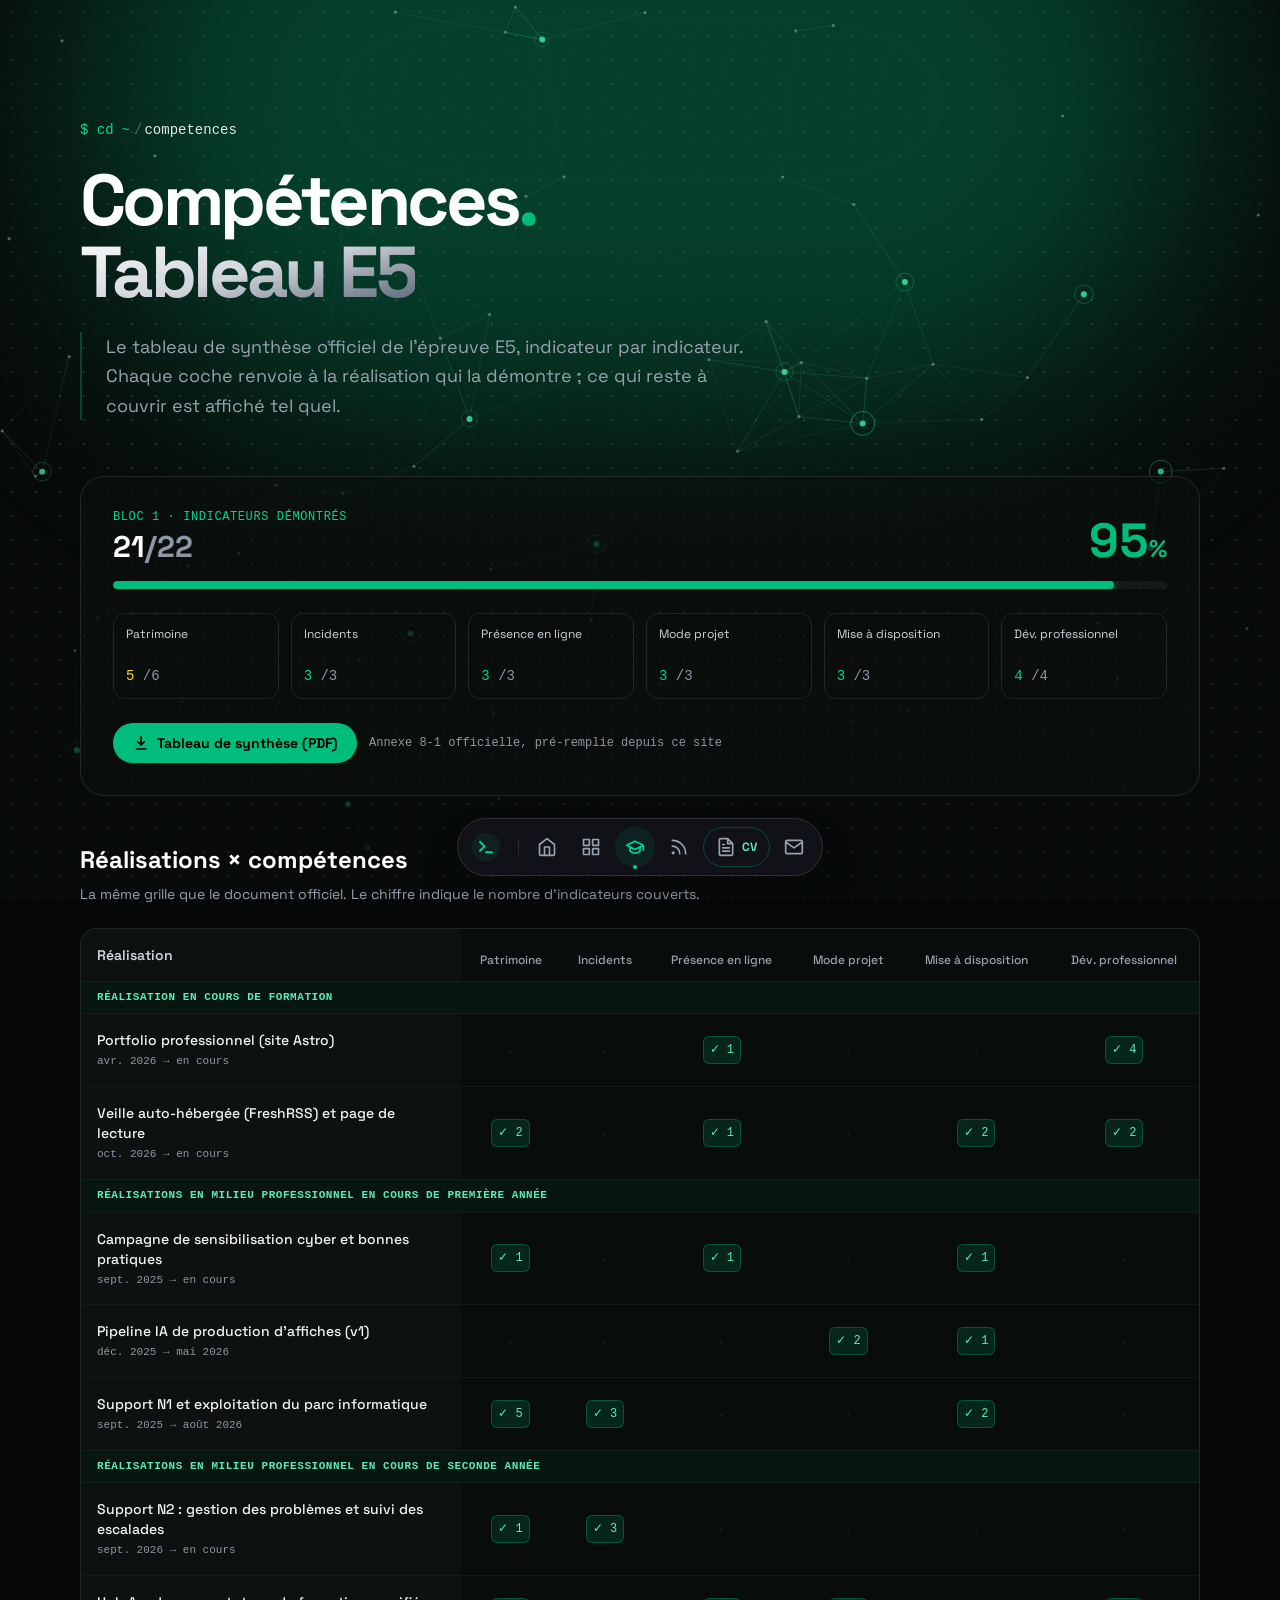
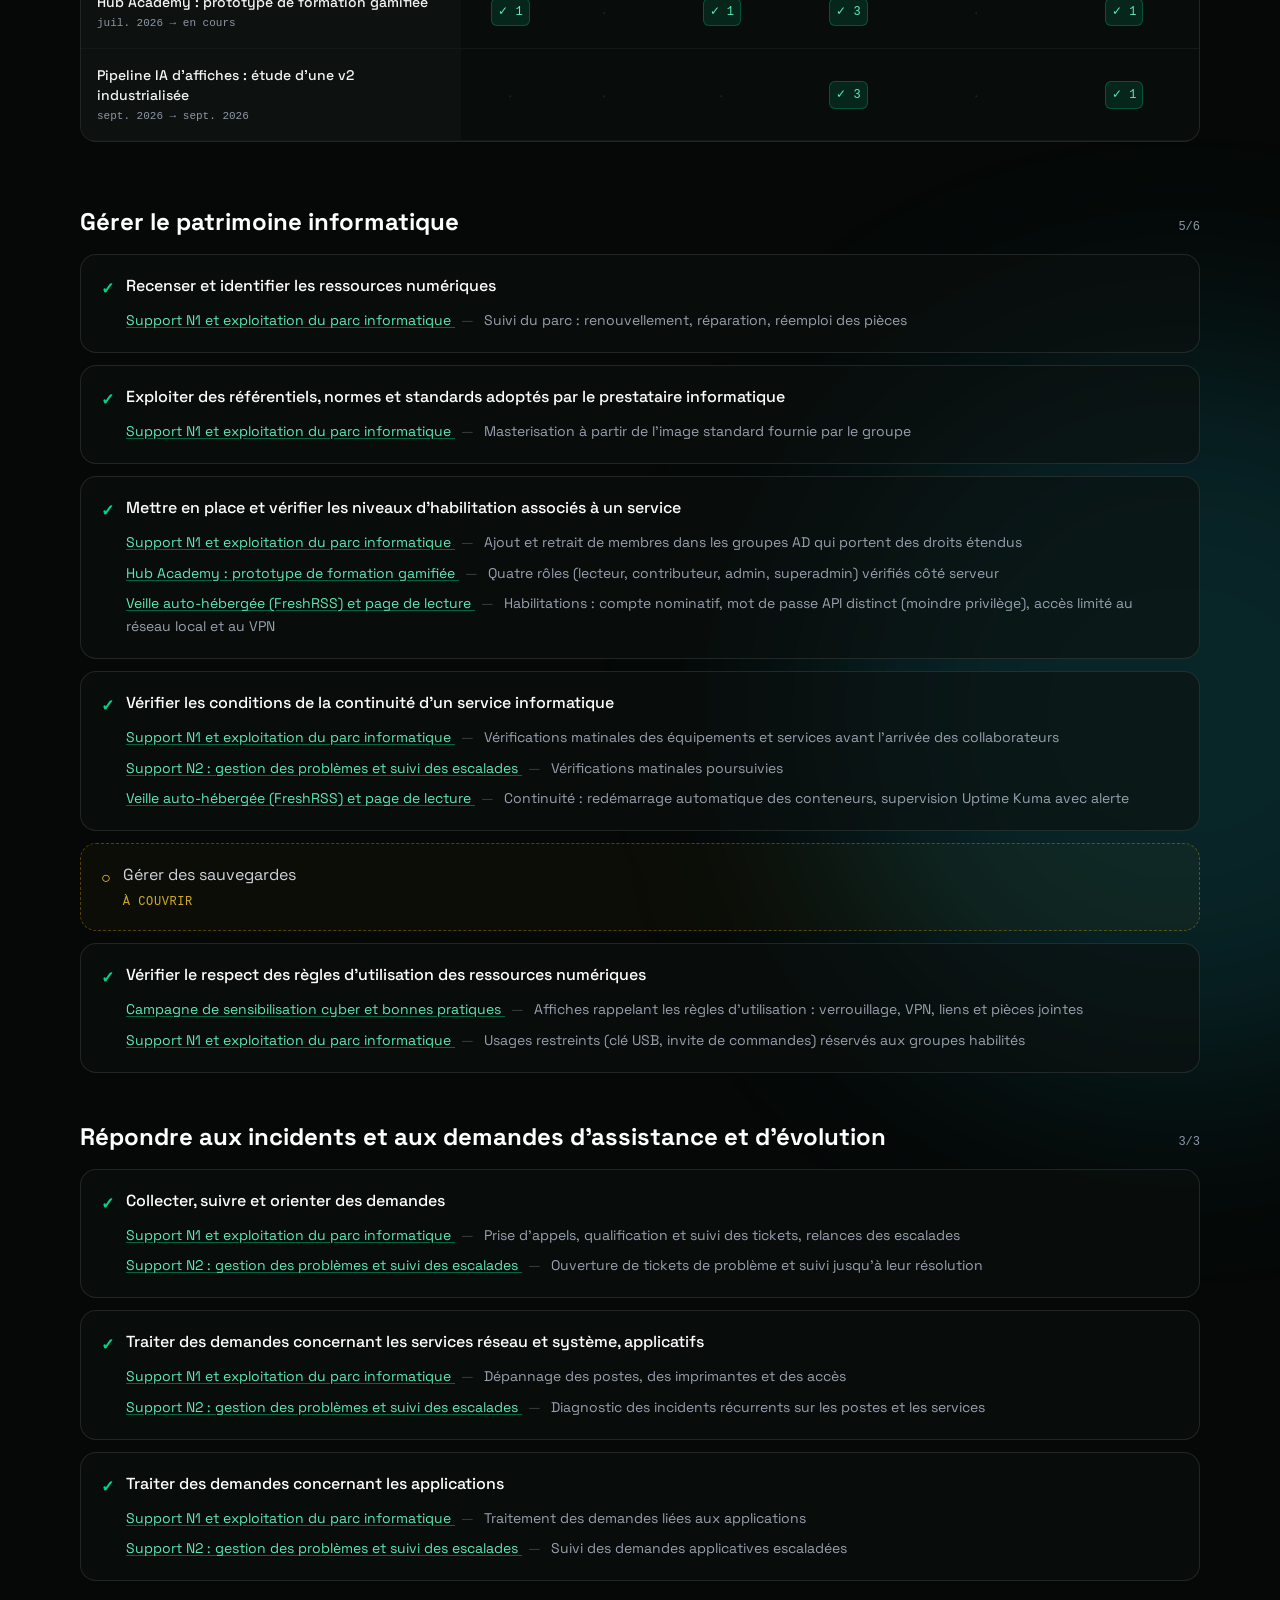
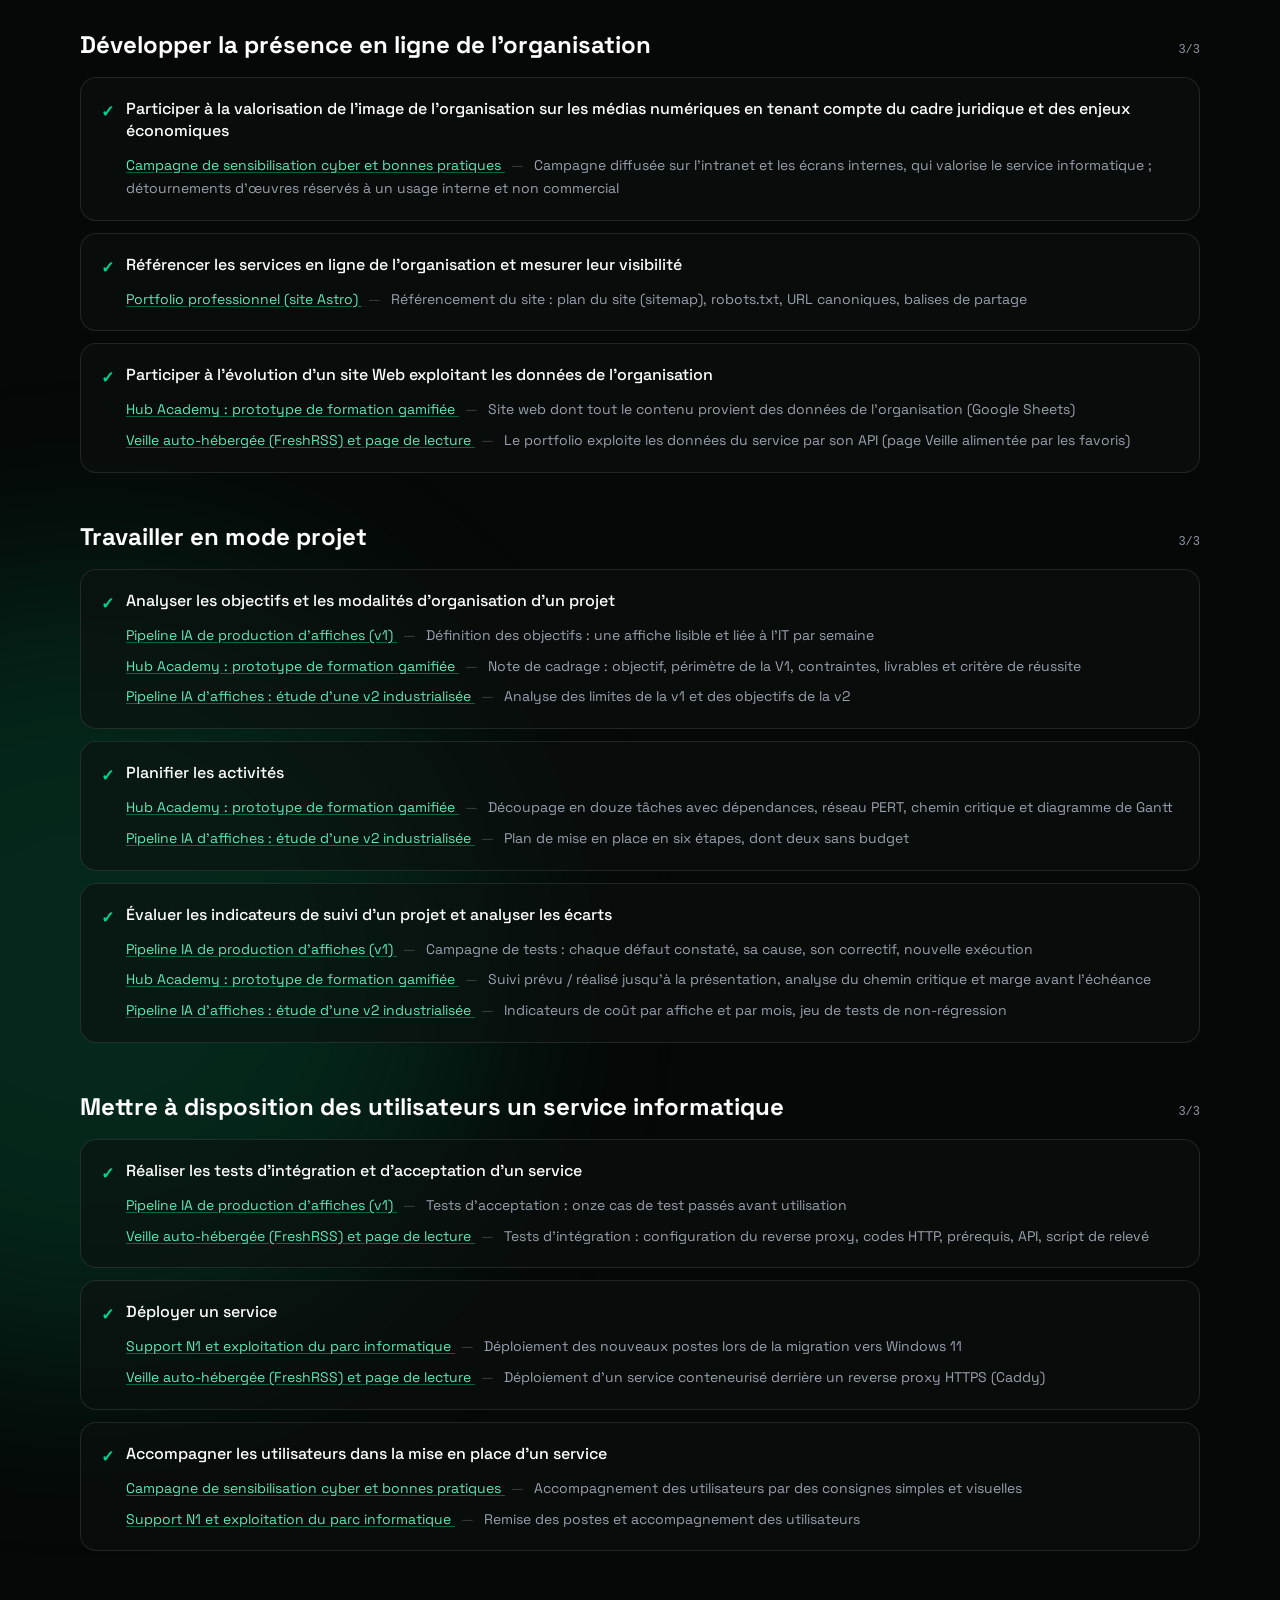
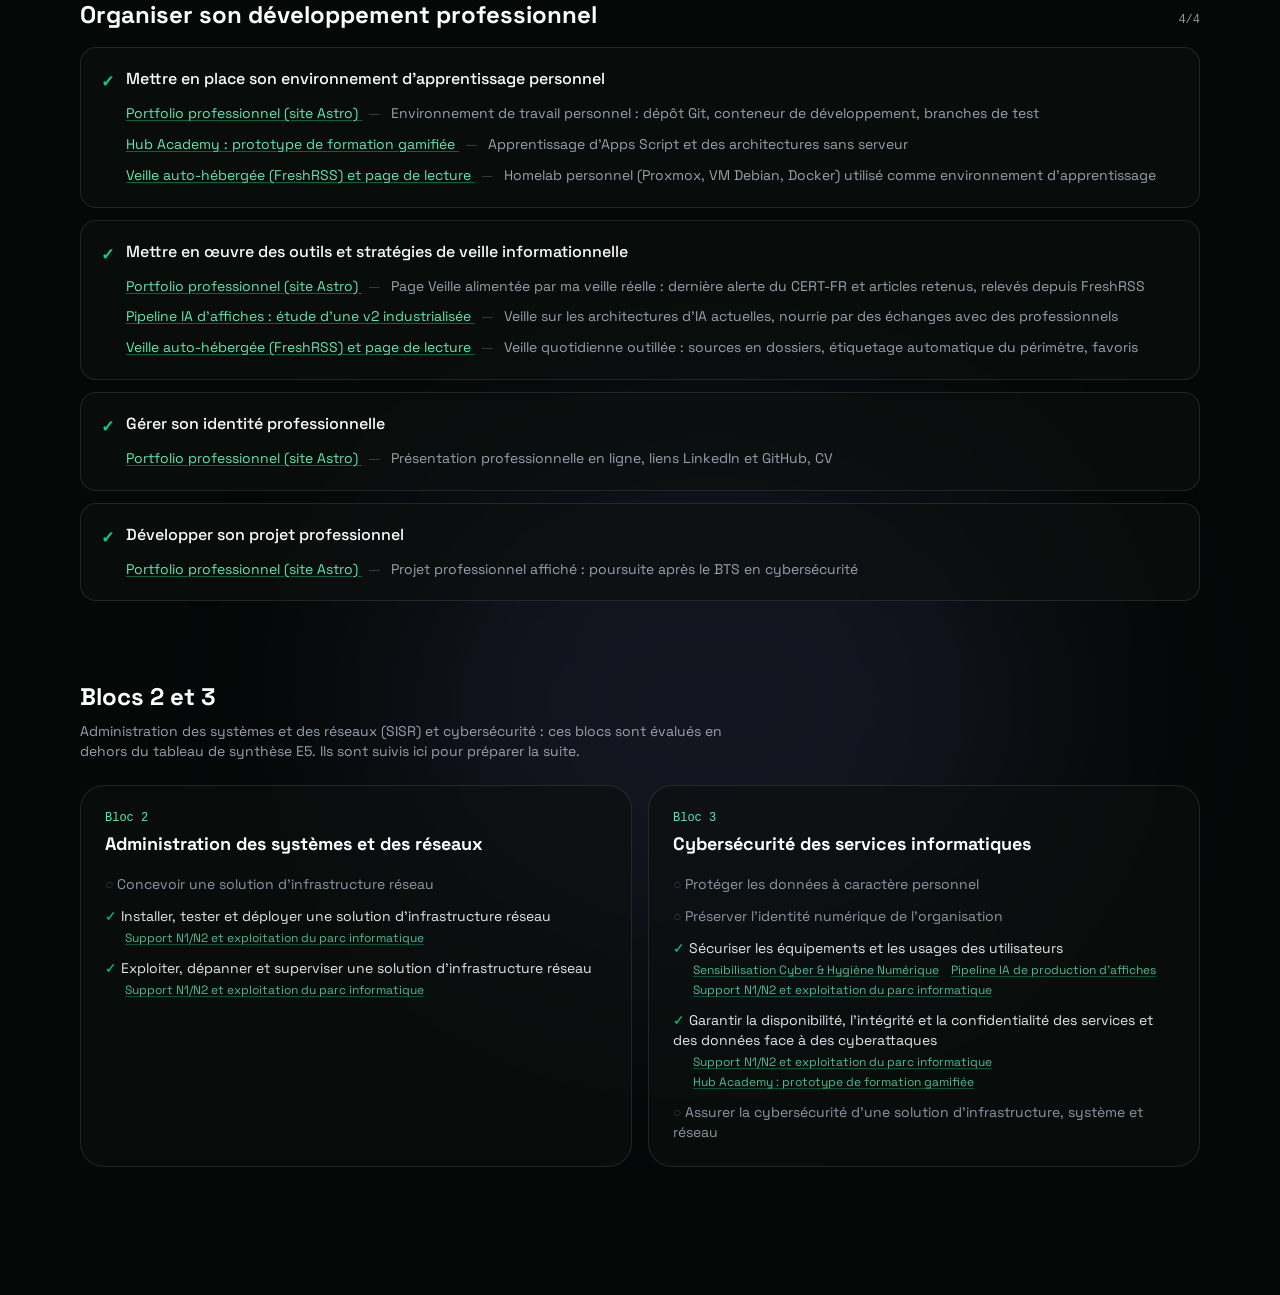
==== commit 71a66771: "Publication du 738dae7" ====
--- a/competences/index.html
+++ b/competences/index.html
@@ -1,8 +1,8 @@
 <!DOCTYPE html><html lang="fr" class="dark"> <head><meta charset="UTF-8"><meta name="viewport" content="width=device-width"><link rel="icon" type="image/png" href="/favicon.png"><meta name="generator" content="Astro v7.3.5"><meta name="description" content="Tableau de synthèse de l'épreuve E5 du BTS SIO : les 22 indicateurs du bloc 1, reliés aux réalisations qui les démontrent."><meta name="author" content="Johan Danais"><link rel="canonical" href="https://portfolio.aqualenis.fr/competences/"><meta property="og:type" content="website"><meta property="og:site_name" content="Johan Danais — Portfolio"><meta property="og:locale" content="fr_FR"><meta property="og:url" content="https://portfolio.aqualenis.fr/competences/"><meta property="og:title" content="Compétences BTS SIO — Johan Danais"><meta property="og:description" content="Tableau de synthèse de l'épreuve E5 du BTS SIO : les 22 indicateurs du bloc 1, reliés aux réalisations qui les démontrent."><meta property="og:image" content="https://portfolio.aqualenis.fr/og-image.png"><meta property="og:image:width" content="1200"><meta property="og:image:height" content="630"><meta name="twitter:card" content="summary_large_image"><meta name="twitter:title" content="Compétences BTS SIO — Johan Danais"><meta name="twitter:description" content="Tableau de synthèse de l'épreuve E5 du BTS SIO : les 22 indicateurs du bloc 1, reliés aux réalisations qui les démontrent."><meta name="twitter:image" content="https://portfolio.aqualenis.fr/og-image.png"><!-- Police hébergée avec le site (public/fonts) : aucune requête vers
-             un service tiers, le site fonctionne hors connexion. --><link rel="preload" href="/fonts/space-grotesk-latin-wght-normal.woff2" as="font" type="font/woff2" crossorigin><title>Compétences BTS SIO — Johan Danais</title><meta name="astro-view-transitions-enabled" content="true"> <meta name="astro-view-transitions-fallback" content="animate"><script type="module" src="/_astro/ClientRouter.astro_astro_type_script_index_0_lang.CTgtIFyY.js"></script><link rel="stylesheet" href="/_astro/Layout.-RctzxgW.css"></head> <!-- Le fond animé (#fond-vivant) est calé sur le body : rien ne doit dépasser
+             un service tiers, le site fonctionne hors connexion. --><link rel="preload" href="/fonts/space-grotesk-latin-wght-normal.woff2" as="font" type="font/woff2" crossorigin><title>Compétences BTS SIO — Johan Danais</title><meta name="astro-view-transitions-enabled" content="true"> <meta name="astro-view-transitions-fallback" content="animate"><script type="module" src="/_astro/ClientRouter.astro_astro_type_script_index_0_lang.BsCrBuAq.js"></script><meta http-equiv="content-security-policy" content="default-src 'self';img-src 'self' data:;font-src 'self';connect-src 'self';object-src 'none';base-uri 'self';form-action 'none'; script-src 'self' 'sha256-BF0290pkb3jxQsE7z00xR8Imp8X34FLC88L0lkMnrGw=' 'sha256-QzWFZi+FLIx23tnm9SBU4aEgx4x8DsuASP07mfqol/c=' 'sha256-0chmwFk0zaA528yFfGV7J9ppIpdfTPPULncDF3WG7Zs=' 'sha256-eIXWvAmxkr251LJZkjniEK5LcPF3NkapbJepohwYRIc=' 'sha256-Q2BPg90ZMplYY+FSdApNErhpWafg2hcRRbndmvxuL/Q=' 'sha256-Ya0pUYrC7nM5Cn/056TyVuEiz6dFGrzmkWzgON0pF0U=' 'sha256-SHXg3YtOAVshUMT3f+eElYDgbV0kaujWj8DSaXSS4Vs='; style-src 'self' ; style-src-elem 'self' 'unsafe-inline'; style-src-attr 'unsafe-inline';"><link rel="stylesheet" href="/_astro/Layout.-RctzxgW.css"></head> <!-- Le fond animé (#fond-vivant) est calé sur le body : rien ne doit dépasser
 	     sous le body, sinon le bas de page apparaît sans fond. flow-root y contient
 	     les marges des enfants ; un élément « fixed » placé dans un bloc animé
-	     (transform) dépasserait aussi : voir l'infobulle de l'accueil. --> <body class="relative flow-root bg-void text-white font-['Space_Grotesk'] antialiased min-h-screen selection:bg-emerald-500 selection:text-black overflow-x-hidden"> <div data-astro-transition-persist="fond" id="fond-vivant" aria-hidden="true"> <div class="fond-points"></div> <div class="fond-grain"></div> <div class="fond-halos"> <div class="halo halo-emeraude" style="--k:.35; top:-220px; left:calc(50% - 560px); width:1120px; height:640px"></div> <div class="halo halo-cyan" style="--k:.2; top:32%; right:-260px; width:720px; height:720px"></div> <div class="halo halo-emeraude halo-doux" style="--k:.28; top:62%; left:-300px; width:780px; height:780px"></div> <div class="halo halo-violet" style="--k:.15; top:86%; left:30%; width:660px; height:520px"></div> </div> <canvas id="reseau"></canvas> <div id="lueur-souris"></div> </div><script type="module">var e=matchMedia(`(prefers-reduced-motion: reduce)`).matches,t=matchMedia(`(pointer: fine)`).matches,n=document.documentElement;if(!e){let e=0,t=()=>{e=0,n.style.setProperty(`--defil`,String(window.scrollY))};addEventListener(`scroll`,()=>{e||=requestAnimationFrame(t)},{passive:!0}),document.addEventListener(`astro:after-swap`,t)}var r={x:-9999,y:-9999};if(t){let e=0;document.addEventListener(`pointermove`,t=>{r.x=t.clientX,r.y=t.clientY+window.scrollY,cancelAnimationFrame(e),e=requestAnimationFrame(()=>{let e=document.getElementById(`lueur-souris`);e&&(e.style.setProperty(`--souris-x`,`${t.clientX}px`),e.style.setProperty(`--souris-y`,`${t.clientY}px`),e.classList.add(`active`))})},{passive:!0})}var i=document.getElementById(`reseau`),a=i?.getContext(`2d`);if(i&&a){let t=0,n=0,o=1,s=[],c=[],l=()=>{o=Math.min(window.devicePixelRatio||1,2),t=i.clientWidth,n=i.clientHeight,i.width=t*o,i.height=n*o,a.setTransform(o,0,0,o,0,0);let e=Math.max(28,Math.min(95,Math.round(t*n/15e3)));s=Array.from({length:e},()=>({x:Math.random()*t,y:Math.random()*n,vx:(Math.random()-.5)*.18,vy:(Math.random()-.5)*.18,hub:Math.random()<.13,phase:Math.random()*Math.PI*2})),c.length=0},u=e=>s.filter(t=>t!==e&&Math.hypot(e.x-t.x,e.y-t.y)<170),d=()=>{let e=s.filter(e=>e.hub),t=e[Math.floor(Math.random()*e.length)];if(!t)return;let n=u(t);n.length&&c.push({de:t,vers:n[Math.floor(Math.random()*n.length)],t:0,vitesse:.008+Math.random()*.01})},f=0,p=()=>{a.clearRect(0,0,t,n),f+=1,a.lineWidth=1;for(let e=0;e<s.length;e++){let t=s[e];for(let n=e+1;n<s.length;n++){let e=s[n],r=Math.hypot(t.x-e.x,t.y-e.y);if(r<170){let n=(1-r/170)*(t.hub||e.hub?.32:.18);a.strokeStyle=t.hub||e.hub?`rgba(52, 211, 153, ${n})`:`rgba(148, 163, 184, ${n})`,a.beginPath(),a.moveTo(t.x,t.y),a.lineTo(e.x,e.y),a.stroke()}}let n=Math.hypot(t.x-r.x,t.y-r.y);n<190&&(a.strokeStyle=`rgba(52, 211, 153, ${(1-n/190)*.45})`,a.beginPath(),a.moveTo(t.x,t.y),a.lineTo(r.x,r.y),a.stroke())}for(let e of s)if(e.hub){let t=(Math.sin(f*.03+e.phase)+1)/2;a.strokeStyle=`rgba(52, 211, 153, ${.15+t*.3})`,a.beginPath(),a.arc(e.x,e.y,7+t*5,0,Math.PI*2),a.stroke(),a.fillStyle=`rgba(52, 211, 153, 0.95)`,a.beginPath(),a.arc(e.x,e.y,3,0,Math.PI*2),a.fill()}else a.fillStyle=`rgba(148, 163, 184, 0.55)`,a.beginPath(),a.arc(e.x,e.y,1.6,0,Math.PI*2),a.fill();for(let e of c){let t=e.de.x+(e.vers.x-e.de.x)*e.t,n=e.de.y+(e.vers.y-e.de.y)*e.t,r=a.createRadialGradient(t,n,0,t,n,10);r.addColorStop(0,`rgba(167, 243, 208, 0.95)`),r.addColorStop(1,`rgba(52, 211, 153, 0)`),a.fillStyle=r,a.beginPath(),a.arc(t,n,10,0,Math.PI*2),a.fill()}},m=()=>{for(let e of s)e.x+=e.vx,e.y+=e.vy,(e.x<-20||e.x>t+20)&&(e.vx*=-1),(e.y<-20||e.y>n+20)&&(e.vy*=-1);for(let e=c.length-1;e>=0;e--){let t=c[e];if(t.t+=t.vitesse,t.t>=1){let n=Math.random()<.6?u(t.vers):[];n.length?(t.de=t.vers,t.vers=n[Math.floor(Math.random()*n.length)],t.t=0):c.splice(e,1)}}c.length<4&&Math.random()<.02&&d()},h=0,g=!0,_=()=>{m(),p(),h=requestAnimationFrame(_)},v=()=>{!h&&g&&!document.hidden&&!e&&(h=requestAnimationFrame(_))},y=()=>{cancelAnimationFrame(h),h=0};l(),p(),e||(new IntersectionObserver(([e])=>{g=e.isIntersecting,g?v():y()}).observe(i),document.addEventListener(`visibilitychange`,()=>document.hidden?y():v()),v());let b=0;addEventListener(`resize`,()=>{clearTimeout(b),b=window.setTimeout(()=>{l(),p()},200)})}</script>  <main class="max-w-6xl mx-auto p-4 pt-20 pb-32"> <header class="mb-14 pt-10 relative"> <nav aria-label="Fil d'Ariane" class="font-mono text-sm mb-6"> <ol class="flex flex-wrap items-center gap-x-0.5 text-muted"> <li class="flex items-center"> <span class="text-glow mr-2 select-none" aria-hidden="true">$ cd</span> <a href="/" class="text-emerald-400 hover:text-white transition rounded-sm focus-visible:outline-hidden focus-visible:ring-2 focus-visible:ring-emerald-500" aria-label="Accueil">~</a> </li> <li class="flex items-center"> <span class="px-0.5 text-white/30" aria-hidden="true">/</span> <span class="text-gray-200" aria-current="page">competences</span> </li> </ol> </nav> <h1 class="text-5xl md:text-7xl font-bold mb-6 tracking-tighter leading-none">
+	     (transform) dépasserait aussi : voir l'infobulle de l'accueil. --> <body class="relative flow-root bg-void text-white font-['Space_Grotesk'] antialiased min-h-screen selection:bg-emerald-500 selection:text-black overflow-x-hidden"> <div data-astro-transition-persist="fond" id="fond-vivant" aria-hidden="true"> <div class="fond-points"></div> <div class="fond-grain"></div> <div class="fond-halos"> <div class="halo halo-emeraude" style="--k:.35; top:-220px; left:calc(50% - 560px); width:1120px; height:640px"></div> <div class="halo halo-cyan" style="--k:.2; top:32%; right:-260px; width:720px; height:720px"></div> <div class="halo halo-emeraude halo-doux" style="--k:.28; top:62%; left:-300px; width:780px; height:780px"></div> <div class="halo halo-violet" style="--k:.15; top:86%; left:30%; width:660px; height:520px"></div> </div> <canvas id="reseau"></canvas> <div id="lueur-souris"></div> </div><script type="module" src="/_astro/FondVivant.astro_astro_type_script_index_0_lang.5u0arES_.js"></script>  <main class="max-w-6xl mx-auto p-4 pt-20 pb-32"> <header class="mb-14 pt-10 relative"> <nav aria-label="Fil d'Ariane" class="font-mono text-sm mb-6"> <ol class="flex flex-wrap items-center gap-x-0.5 text-muted"> <li class="flex items-center"> <span class="text-glow mr-2 select-none" aria-hidden="true">$ cd</span> <a href="/" class="text-emerald-400 hover:text-white transition rounded-sm focus-visible:outline-hidden focus-visible:ring-2 focus-visible:ring-emerald-500" aria-label="Accueil">~</a> </li> <li class="flex items-center"> <span class="px-0.5 text-white/30" aria-hidden="true">/</span> <span class="text-gray-200" aria-current="page">competences</span> </li> </ol> </nav> <h1 class="text-5xl md:text-7xl font-bold mb-6 tracking-tighter leading-none">
 Compétences<span class="text-emerald-500">.</span> <br> <span class="text-transparent bg-clip-text bg-linear-to-br from-white via-gray-300 to-gray-600">
 Tableau E5
 </span> </h1> <p class="text-gray-400 text-lg max-w-2xl leading-relaxed border-l-2 border-emerald-500/30 pl-6">
@@ -67,4 +67,4 @@
 Palette · Ctrl K
 </span> </button> <div class="flex items-center gap-1"> <div class="h-4 w-px bg-white/10 mx-1"></div> <a href="/" class="relative flex items-center justify-center h-10 rounded-full transition-colors duration-200 shrink-0 group/icon focus-visible:outline-hidden focus-visible:ring-2 focus-visible:ring-emerald-500 focus-visible:text-white w-10 text-gray-400 hover:text-white hover:bg-white/10" aria-label="Home" target="_self"> <svg xmlns="http://www.w3.org/2000/svg" width="20" height="20" viewBox="0 0 24 24" fill="none" stroke="currentColor" stroke-width="2" stroke-linecap="round" stroke-linejoin="round" class="transition-transform duration-200 group-hover/icon:scale-110"> <path d="M3 9l9-7 9 7v11a2 2 0 0 1-2 2H5a2 2 0 0 1-2-2z M9 22V12h6v10"></path> </svg>   <span class="absolute -top-10 left-1/2 -translate-x-1/2 px-2 py-1 bg-[#13151a] border border-[#2d3039] rounded-sm text-[10px] text-white opacity-0 group-hover/icon:opacity-100 group-focus-visible/icon:opacity-100 transition-opacity pointer-events-none whitespace-nowrap shadow-xl"> Home </span> </a><a href="/#projects" class="relative flex items-center justify-center h-10 rounded-full transition-colors duration-200 shrink-0 group/icon focus-visible:outline-hidden focus-visible:ring-2 focus-visible:ring-emerald-500 focus-visible:text-white w-10 text-gray-400 hover:text-white hover:bg-white/10" aria-label="Projets" target="_self"> <svg xmlns="http://www.w3.org/2000/svg" width="20" height="20" viewBox="0 0 24 24" fill="none" stroke="currentColor" stroke-width="2" stroke-linecap="round" stroke-linejoin="round" class="transition-transform duration-200 group-hover/icon:scale-110"> <path d="M3 3h7v7H3z M14 3h7v7h-7z M3 14h7v7H3z M14 14h7v7h-7z"></path> </svg>   <span class="absolute -top-10 left-1/2 -translate-x-1/2 px-2 py-1 bg-[#13151a] border border-[#2d3039] rounded-sm text-[10px] text-white opacity-0 group-hover/icon:opacity-100 group-focus-visible/icon:opacity-100 transition-opacity pointer-events-none whitespace-nowrap shadow-xl"> Projets </span> </a><a href="/competences" class="relative flex items-center justify-center h-10 rounded-full transition-colors duration-200 shrink-0 group/icon focus-visible:outline-hidden focus-visible:ring-2 focus-visible:ring-emerald-500 focus-visible:text-white w-10 text-emerald-400 bg-emerald-500/10" aria-label="Compétences" aria-current="page" target="_self"> <svg xmlns="http://www.w3.org/2000/svg" width="20" height="20" viewBox="0 0 24 24" fill="none" stroke="currentColor" stroke-width="2" stroke-linecap="round" stroke-linejoin="round" class="transition-transform duration-200 group-hover/icon:scale-110"> <path d="M22 10v6M2 10l10-5 10 5-10 5z M6 12v5c3 3 9 3 12 0v-5"></path> </svg>  <span class="absolute -bottom-0.5 left-1/2 -translate-x-1/2 h-1 w-1 rounded-full bg-emerald-400" aria-hidden="true"></span> <span class="absolute -top-10 left-1/2 -translate-x-1/2 px-2 py-1 bg-[#13151a] border border-[#2d3039] rounded-sm text-[10px] text-white opacity-0 group-hover/icon:opacity-100 group-focus-visible/icon:opacity-100 transition-opacity pointer-events-none whitespace-nowrap shadow-xl"> Compétences </span> </a><a href="/veille" class="relative flex items-center justify-center h-10 rounded-full transition-colors duration-200 shrink-0 group/icon focus-visible:outline-hidden focus-visible:ring-2 focus-visible:ring-emerald-500 focus-visible:text-white w-10 text-gray-400 hover:text-white hover:bg-white/10" aria-label="Veille" target="_self"> <svg xmlns="http://www.w3.org/2000/svg" width="20" height="20" viewBox="0 0 24 24" fill="none" stroke="currentColor" stroke-width="2" stroke-linecap="round" stroke-linejoin="round" class="transition-transform duration-200 group-hover/icon:scale-110"> <path d="M4 11a9 9 0 0 1 9 9 M4 4a16 16 0 0 1 16 16 M5 20a1 1 0 1 0 0-2 1 1 0 0 0 0 2"></path> </svg>   <span class="absolute -top-10 left-1/2 -translate-x-1/2 px-2 py-1 bg-[#13151a] border border-[#2d3039] rounded-sm text-[10px] text-white opacity-0 group-hover/icon:opacity-100 group-focus-visible/icon:opacity-100 transition-opacity pointer-events-none whitespace-nowrap shadow-xl"> Veille </span> </a><a href="/mon_cv.pdf" class="relative flex items-center justify-center h-10 rounded-full transition-colors duration-200 shrink-0 group/icon focus-visible:outline-hidden focus-visible:ring-2 focus-visible:ring-emerald-500 focus-visible:text-white gap-1.5 px-3 border border-emerald-500/30 text-gray-400 hover:text-white hover:bg-white/10" aria-label="CV" target="_blank" rel="noopener"> <svg xmlns="http://www.w3.org/2000/svg" width="20" height="20" viewBox="0 0 24 24" fill="none" stroke="currentColor" stroke-width="2" stroke-linecap="round" stroke-linejoin="round" class="transition-transform duration-200 group-hover/icon:scale-110"> <path d="M14 2H6a2 2 0 0 0-2 2v16a2 2 0 0 0 2 2h12a2 2 0 0 0 2-2V8z M14 2v6h6 M16 13H8 M16 17H8 M10 9H8"></path> </svg> <span class="text-xs font-bold text-emerald-300" aria-hidden="true">CV</span>  <span class="absolute -top-10 left-1/2 -translate-x-1/2 px-2 py-1 bg-[#13151a] border border-[#2d3039] rounded-sm text-[10px] text-white opacity-0 group-hover/icon:opacity-100 group-focus-visible/icon:opacity-100 transition-opacity pointer-events-none whitespace-nowrap shadow-xl"> CV </span> </a><a href="mailto:johan.danais@gmail.com" class="relative flex items-center justify-center h-10 rounded-full transition-colors duration-200 shrink-0 group/icon focus-visible:outline-hidden focus-visible:ring-2 focus-visible:ring-emerald-500 focus-visible:text-white w-10 text-gray-400 hover:text-white hover:bg-white/10" aria-label="Mail" target="_self"> <svg xmlns="http://www.w3.org/2000/svg" width="20" height="20" viewBox="0 0 24 24" fill="none" stroke="currentColor" stroke-width="2" stroke-linecap="round" stroke-linejoin="round" class="transition-transform duration-200 group-hover/icon:scale-110"> <path d="M4 4h16c1.1 0 2 .9 2 2v12c0 1.1-.9 2-2 2H4c-1.1 0-2-.9-2-2V6c0-1.1.9-2 2-2z M22 6l-10 7L2 6"></path> </svg>   <span class="absolute -top-10 left-1/2 -translate-x-1/2 px-2 py-1 bg-[#13151a] border border-[#2d3039] rounded-sm text-[10px] text-white opacity-0 group-hover/icon:opacity-100 group-focus-visible/icon:opacity-100 transition-opacity pointer-events-none whitespace-nowrap shadow-xl"> Mail </span> </a> </div> </div> </nav> <dialog data-astro-transition-persist="palette" id="palette" aria-label="Palette de commandes" class="palette m-auto mt-[12vh] w-[min(640px,calc(100vw-2rem))] p-0 rounded-2xl border border-emerald-500/30 text-white shadow-[0_0_60px_rgba(16,185,129,0.15)] backdrop:bg-black/60 backdrop:backdrop-blur-sm"> <div class="flex items-center gap-2 px-4 py-2.5 border-b border-white/5 bg-white/[0.02]"> <span class="h-2.5 w-2.5 rounded-full bg-[#ff5f57]"></span> <span class="h-2.5 w-2.5 rounded-full bg-[#febc2e]"></span> <span class="h-2.5 w-2.5 rounded-full bg-[#28c840]"></span> <span class="ml-3 text-[11px] font-mono text-muted">johan@lybernet: ~ — palette</span> <kbd class="ml-auto text-[10px] font-mono text-muted border border-white/10 rounded px-1.5 py-0.5">Échap</kbd> </div> <label class="flex items-center gap-3 px-5 py-4 border-b border-white/5 font-mono"> <span class="text-glow select-none" aria-hidden="true">$</span> <input id="palette-saisie" type="text" autocomplete="off" spellcheck="false" placeholder="Aller à une page ou chercher un mot (veille, GPO, Proxmox…)" class="w-full bg-transparent outline-hidden text-base placeholder:text-muted" role="combobox" aria-expanded="true" aria-controls="palette-liste" aria-autocomplete="list"> </label> <ul id="palette-liste" role="listbox" class="max-h-[50vh] overflow-y-auto p-2"> <li role="option" aria-selected="false" class="palette-entree flex items-center justify-between gap-4 px-3 py-2.5 rounded-lg cursor-pointer" data-groupe="Navigation" data-href="/" data-recherche="Accueil cd ~ home accueil"> <span class="flex flex-col min-w-0"> <span class="text-sm text-gray-100 truncate">Accueil</span> <span class="text-[11px] font-mono text-muted truncate">cd ~</span> </span> <span class="text-[10px] font-mono uppercase tracking-wider text-muted shrink-0">Navigation</span> </li><li role="option" aria-selected="false" class="palette-entree flex items-center justify-between gap-4 px-3 py-2.5 rounded-lg cursor-pointer" data-groupe="Navigation" data-href="/#projects" data-recherche="Réalisations professionnelles cd ~/realisations projets missions"> <span class="flex flex-col min-w-0"> <span class="text-sm text-gray-100 truncate">Réalisations professionnelles</span> <span class="text-[11px] font-mono text-muted truncate">cd ~/realisations</span> </span> <span class="text-[10px] font-mono uppercase tracking-wider text-muted shrink-0">Navigation</span> </li><li role="option" aria-selected="false" class="palette-entree flex items-center justify-between gap-4 px-3 py-2.5 rounded-lg cursor-pointer" data-groupe="Navigation" data-href="/competences" data-recherche="Compétences — référentiel BTS SIO cd ~/competences bts sio blocs e4 e5 referentiel"> <span class="flex flex-col min-w-0"> <span class="text-sm text-gray-100 truncate">Compétences — référentiel BTS SIO</span> <span class="text-[11px] font-mono text-muted truncate">cd ~/competences</span> </span> <span class="text-[10px] font-mono uppercase tracking-wider text-muted shrink-0">Navigation</span> </li><li role="option" aria-selected="false" class="palette-entree flex items-center justify-between gap-4 px-3 py-2.5 rounded-lg cursor-pointer" data-groupe="Navigation" data-href="/veille" data-recherche="Veille technologique cd ~/veille cert-fr anssi securite"> <span class="flex flex-col min-w-0"> <span class="text-sm text-gray-100 truncate">Veille technologique</span> <span class="text-[11px] font-mono text-muted truncate">cd ~/veille</span> </span> <span class="text-[10px] font-mono uppercase tracking-wider text-muted shrink-0">Navigation</span> </li><li role="option" aria-selected="false" class="palette-entree flex items-center justify-between gap-4 px-3 py-2.5 rounded-lg cursor-pointer" data-groupe="Réalisations" data-href="/projects/veille-freshrss" data-recherche="Veille auto-hébergée : FreshRSS et ma page de lecture cat veille-freshrss.md Homelab Docker Veille Supervision"> <span class="flex flex-col min-w-0"> <span class="text-sm text-gray-100 truncate">Veille auto-hébergée : FreshRSS et ma page de lecture</span> <span class="text-[11px] font-mono text-muted truncate">cat veille-freshrss.md</span> </span> <span class="text-[10px] font-mono uppercase tracking-wider text-muted shrink-0">Réalisations</span> </li><li role="option" aria-selected="false" class="palette-entree flex items-center justify-between gap-4 px-3 py-2.5 rounded-lg cursor-pointer" data-groupe="Réalisations" data-href="/projects/support-exploitation" data-recherche="Support N1/N2 et exploitation du parc informatique cat support-exploitation.md Exploitation Support utilisateur Active Directory Windows 11"> <span class="flex flex-col min-w-0"> <span class="text-sm text-gray-100 truncate">Support N1/N2 et exploitation du parc informatique</span> <span class="text-[11px] font-mono text-muted truncate">cat support-exploitation.md</span> </span> <span class="text-[10px] font-mono uppercase tracking-wider text-muted shrink-0">Réalisations</span> </li><li role="option" aria-selected="false" class="palette-entree flex items-center justify-between gap-4 px-3 py-2.5 rounded-lg cursor-pointer" data-groupe="Réalisations" data-href="/projects/pipeline-affiches-ia" data-recherche="Pipeline IA de production d'affiches cat pipeline-affiches-ia.md IA générative Gemini Automatisation Gestion de projet"> <span class="flex flex-col min-w-0"> <span class="text-sm text-gray-100 truncate">Pipeline IA de production d&#39;affiches</span> <span class="text-[11px] font-mono text-muted truncate">cat pipeline-affiches-ia.md</span> </span> <span class="text-[10px] font-mono uppercase tracking-wider text-muted shrink-0">Réalisations</span> </li><li role="option" aria-selected="false" class="palette-entree flex items-center justify-between gap-4 px-3 py-2.5 rounded-lg cursor-pointer" data-groupe="Réalisations" data-href="/projects/hub-academy" data-recherche="Hub Academy : prototype de formation gamifiée cat hub-academy.md Développement web Google Apps Script Google Sheets Gestion des droits"> <span class="flex flex-col min-w-0"> <span class="text-sm text-gray-100 truncate">Hub Academy : prototype de formation gamifiée</span> <span class="text-[11px] font-mono text-muted truncate">cat hub-academy.md</span> </span> <span class="text-[10px] font-mono uppercase tracking-wider text-muted shrink-0">Réalisations</span> </li><li role="option" aria-selected="false" class="palette-entree flex items-center justify-between gap-4 px-3 py-2.5 rounded-lg cursor-pointer" data-groupe="Réalisations" data-href="/projects/portfolio" data-recherche="Portfolio professionnel : conception et maintenance cat portfolio.md Développement professionnel Astro Référencement Veille"> <span class="flex flex-col min-w-0"> <span class="text-sm text-gray-100 truncate">Portfolio professionnel : conception et maintenance</span> <span class="text-[11px] font-mono text-muted truncate">cat portfolio.md</span> </span> <span class="text-[10px] font-mono uppercase tracking-wider text-muted shrink-0">Réalisations</span> </li><li role="option" aria-selected="false" class="palette-entree flex items-center justify-between gap-4 px-3 py-2.5 rounded-lg cursor-pointer" data-groupe="Réalisations" data-href="/projects/cyber-sensibilisation" data-recherche="Sensibilisation Cyber &amp; Hygiène Numérique cat cyber-sensibilisation.md Hygiène Numérique Cybersécurité Support Utilisateur Communication"> <span class="flex flex-col min-w-0"> <span class="text-sm text-gray-100 truncate">Sensibilisation Cyber &amp; Hygiène Numérique</span> <span class="text-[11px] font-mono text-muted truncate">cat cyber-sensibilisation.md</span> </span> <span class="text-[10px] font-mono uppercase tracking-wider text-muted shrink-0">Réalisations</span> </li><li role="option" aria-selected="false" class="palette-entree flex items-center justify-between gap-4 px-3 py-2.5 rounded-lg cursor-pointer" data-groupe="Actions" data-href="/mon_cv.pdf" data-externe="1" data-recherche="Ouvrir mon CV (PDF) open mon_cv.pdf cv curriculum telecharger"> <span class="flex flex-col min-w-0"> <span class="text-sm text-gray-100 truncate">Ouvrir mon CV (PDF)</span> <span class="text-[11px] font-mono text-muted truncate">open mon_cv.pdf</span> </span> <span class="text-[10px] font-mono uppercase tracking-wider text-muted shrink-0">Actions</span> </li><li role="option" aria-selected="false" class="palette-entree flex items-center justify-between gap-4 px-3 py-2.5 rounded-lg cursor-pointer" data-groupe="Actions" data-href="johan.danais@gmail.com" data-action="copier" data-recherche="Copier mon adresse e-mail copy johan.danais@gmail.com contact email courriel mail adresse copier"> <span class="flex flex-col min-w-0"> <span class="text-sm text-gray-100 truncate">Copier mon adresse e-mail</span> <span class="text-[11px] font-mono text-muted truncate">copy johan.danais@gmail.com</span> </span> <span class="text-[10px] font-mono uppercase tracking-wider text-muted shrink-0">Actions</span> </li><li role="option" aria-selected="false" class="palette-entree flex items-center justify-between gap-4 px-3 py-2.5 rounded-lg cursor-pointer" data-groupe="Actions" data-href="mailto:johan.danais@gmail.com" data-externe="1" data-recherche="M'écrire un mail mail johan.danais contact email courriel"> <span class="flex flex-col min-w-0"> <span class="text-sm text-gray-100 truncate">M&#39;écrire un mail</span> <span class="text-[11px] font-mono text-muted truncate">mail johan.danais</span> </span> <span class="text-[10px] font-mono uppercase tracking-wider text-muted shrink-0">Actions</span> </li><li role="option" aria-selected="false" class="palette-entree flex items-center justify-between gap-4 px-3 py-2.5 rounded-lg cursor-pointer" data-groupe="Actions" data-href="https://www.linkedin.com/in/johan-danais-65a315198/" data-externe="1" data-recherche="Profil LinkedIn open linkedin reseau social"> <span class="flex flex-col min-w-0"> <span class="text-sm text-gray-100 truncate">Profil LinkedIn</span> <span class="text-[11px] font-mono text-muted truncate">open linkedin</span> </span> <span class="text-[10px] font-mono uppercase tracking-wider text-muted shrink-0">Actions</span> </li><li role="option" aria-selected="false" class="palette-entree flex items-center justify-between gap-4 px-3 py-2.5 rounded-lg cursor-pointer" data-groupe="Actions" data-href="https://github.com/merynger" data-externe="1" data-recherche="Profil GitHub open github code depot"> <span class="flex flex-col min-w-0"> <span class="text-sm text-gray-100 truncate">Profil GitHub</span> <span class="text-[11px] font-mono text-muted truncate">open github</span> </span> <span class="text-[10px] font-mono uppercase tracking-wider text-muted shrink-0">Actions</span> </li> </ul> <p id="palette-vide" class="hidden px-5 py-6 text-sm font-mono text-muted">
 command not found — essayez « veille », « cv » ou un mot comme « Windows 11 ».
-</p> <div class="flex items-center gap-4 px-5 py-2.5 border-t border-white/5 text-[11px] font-mono text-muted"> <span><kbd class="text-gray-300">↑ ↓</kbd> choisir</span> <span><kbd class="text-gray-300">Entrée</kbd> ouvrir</span> <span id="palette-statut" class="text-glow" role="status" aria-live="polite"></span> <span class="ml-auto hidden sm:inline"><kbd class="text-gray-300">Ctrl K</kbd> ouvrir / fermer</span> </div> </dialog><script type="module" src="/_astro/CommandPalette.astro_astro_type_script_index_0_lang.B2F2nOL0.js"></script> </body> </html>+</p> <div class="flex items-center gap-4 px-5 py-2.5 border-t border-white/5 text-[11px] font-mono text-muted"> <span><kbd class="text-gray-300">↑ ↓</kbd> choisir</span> <span><kbd class="text-gray-300">Entrée</kbd> ouvrir</span> <span id="palette-statut" class="text-glow" role="status" aria-live="polite"></span> <span class="ml-auto hidden sm:inline"><kbd class="text-gray-300">Ctrl K</kbd> ouvrir / fermer</span> </div> </dialog><script type="module" src="/_astro/CommandPalette.astro_astro_type_script_index_0_lang.BJETQtms.js"></script> </body> </html>
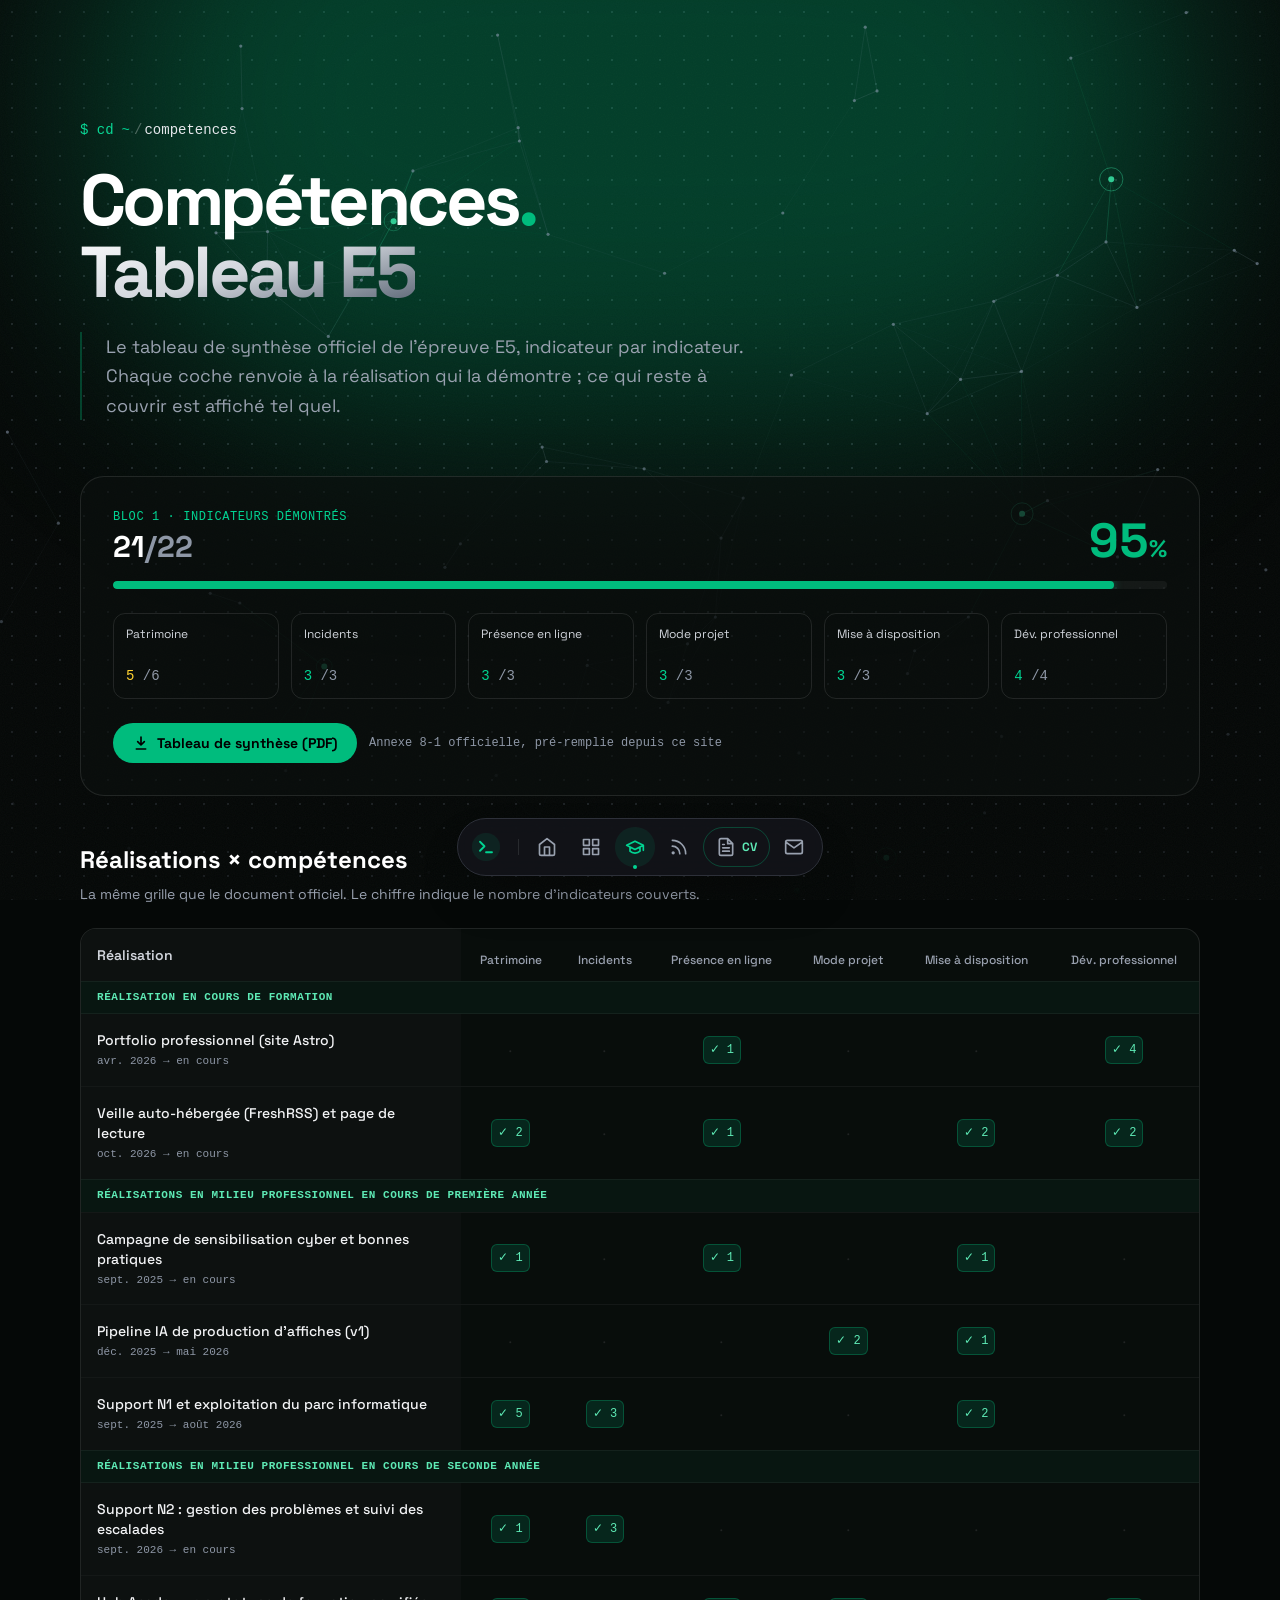
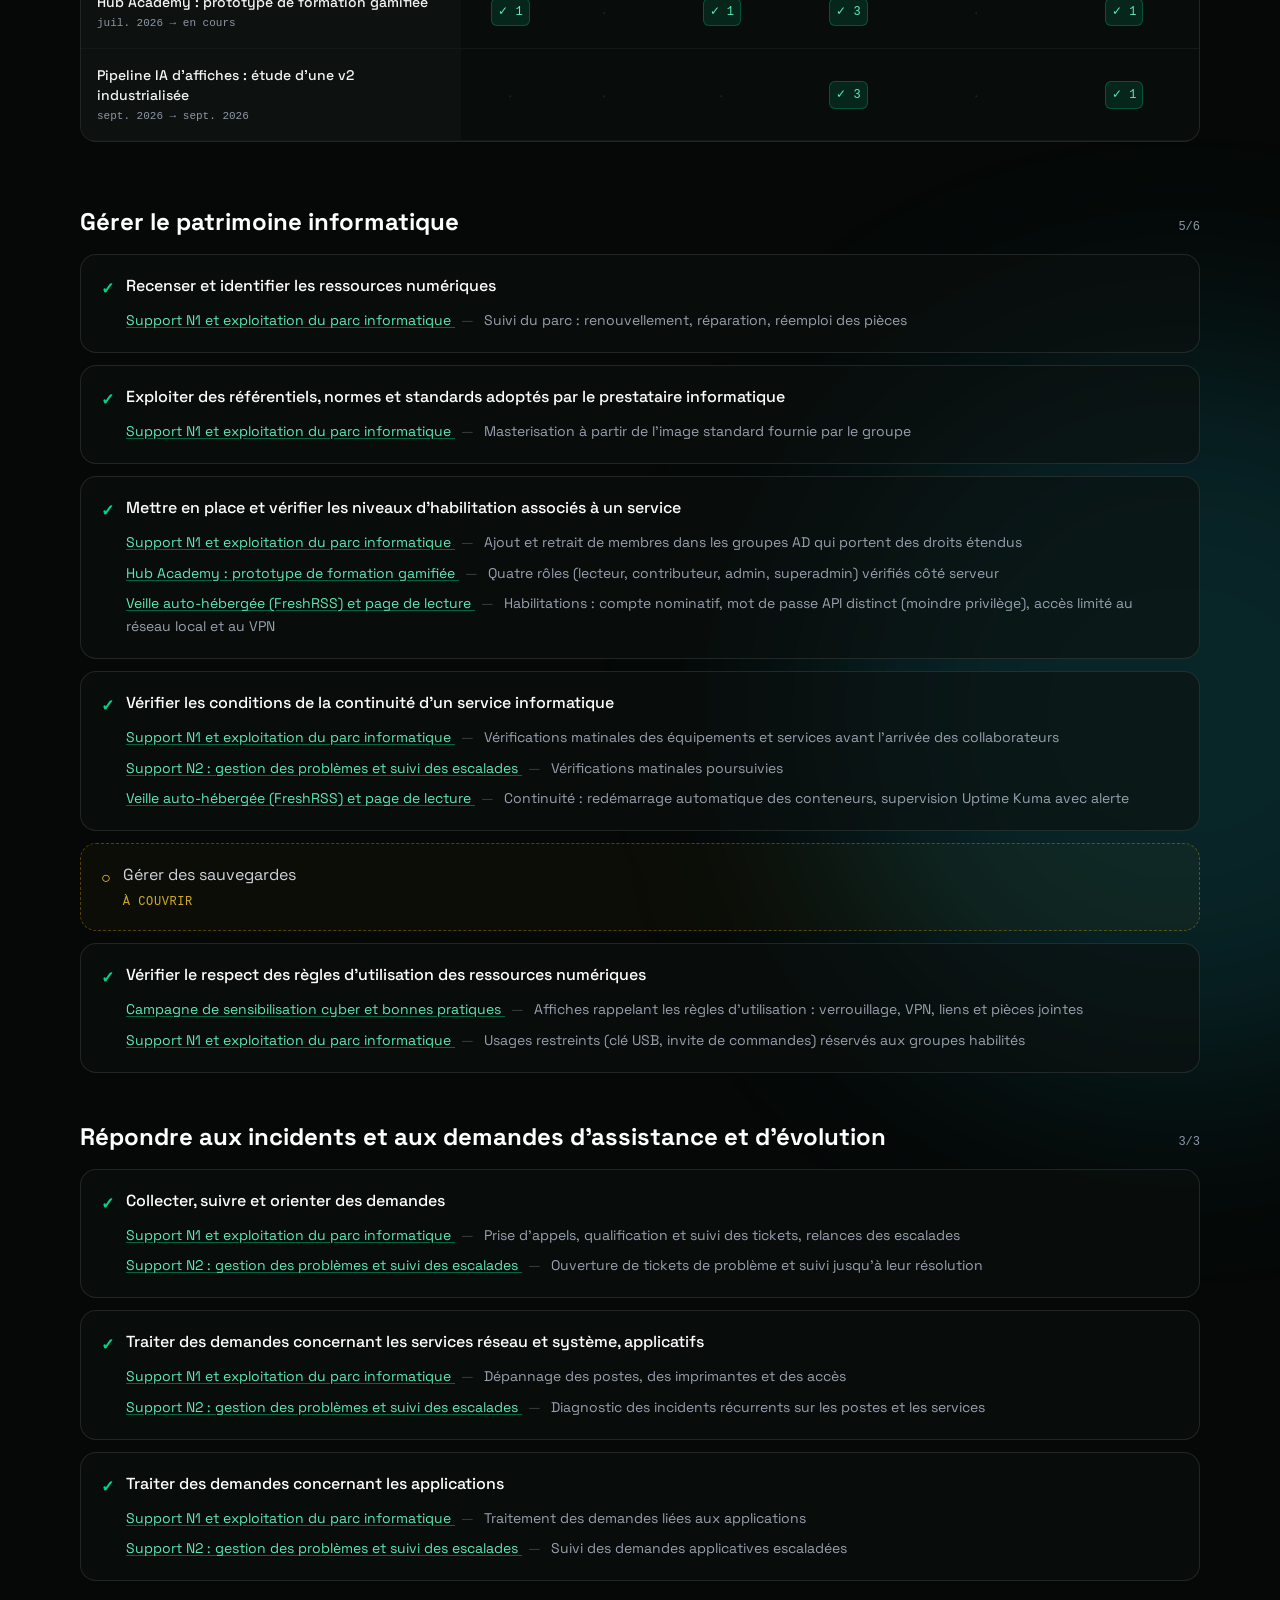
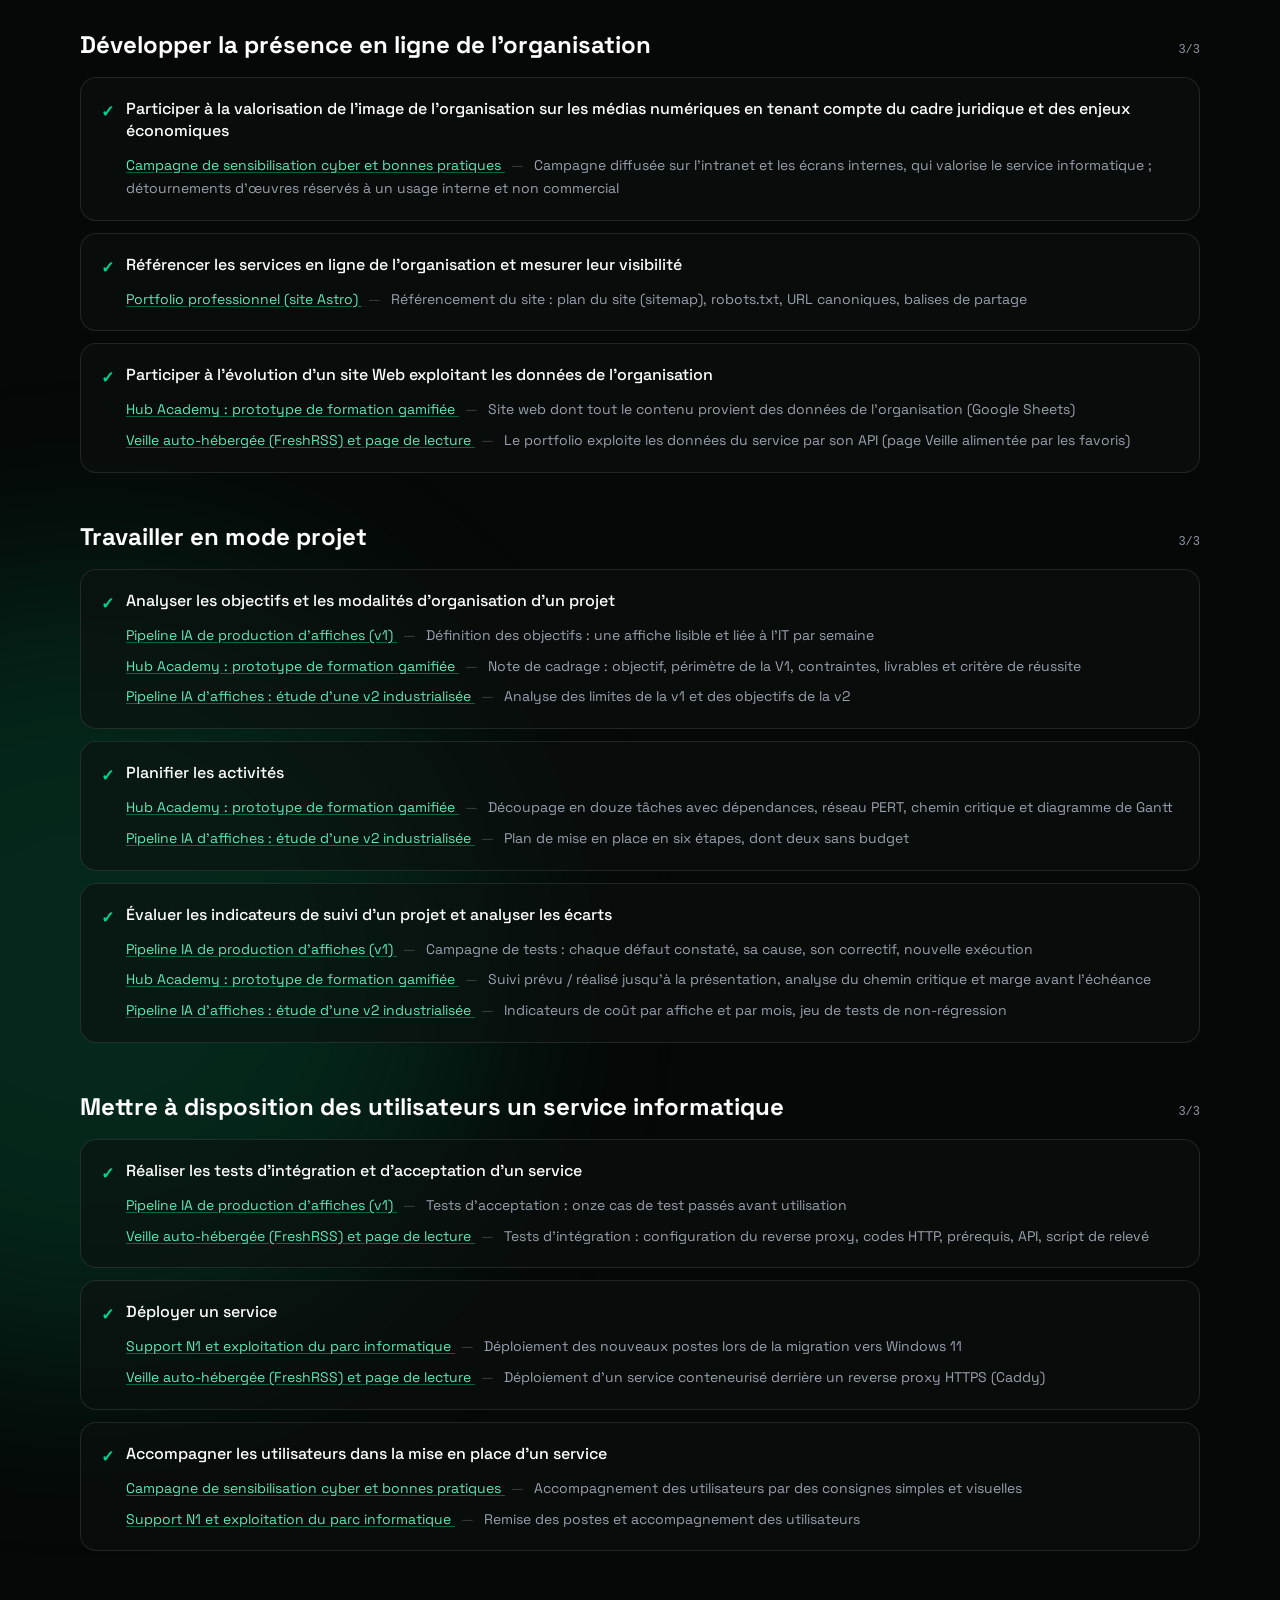
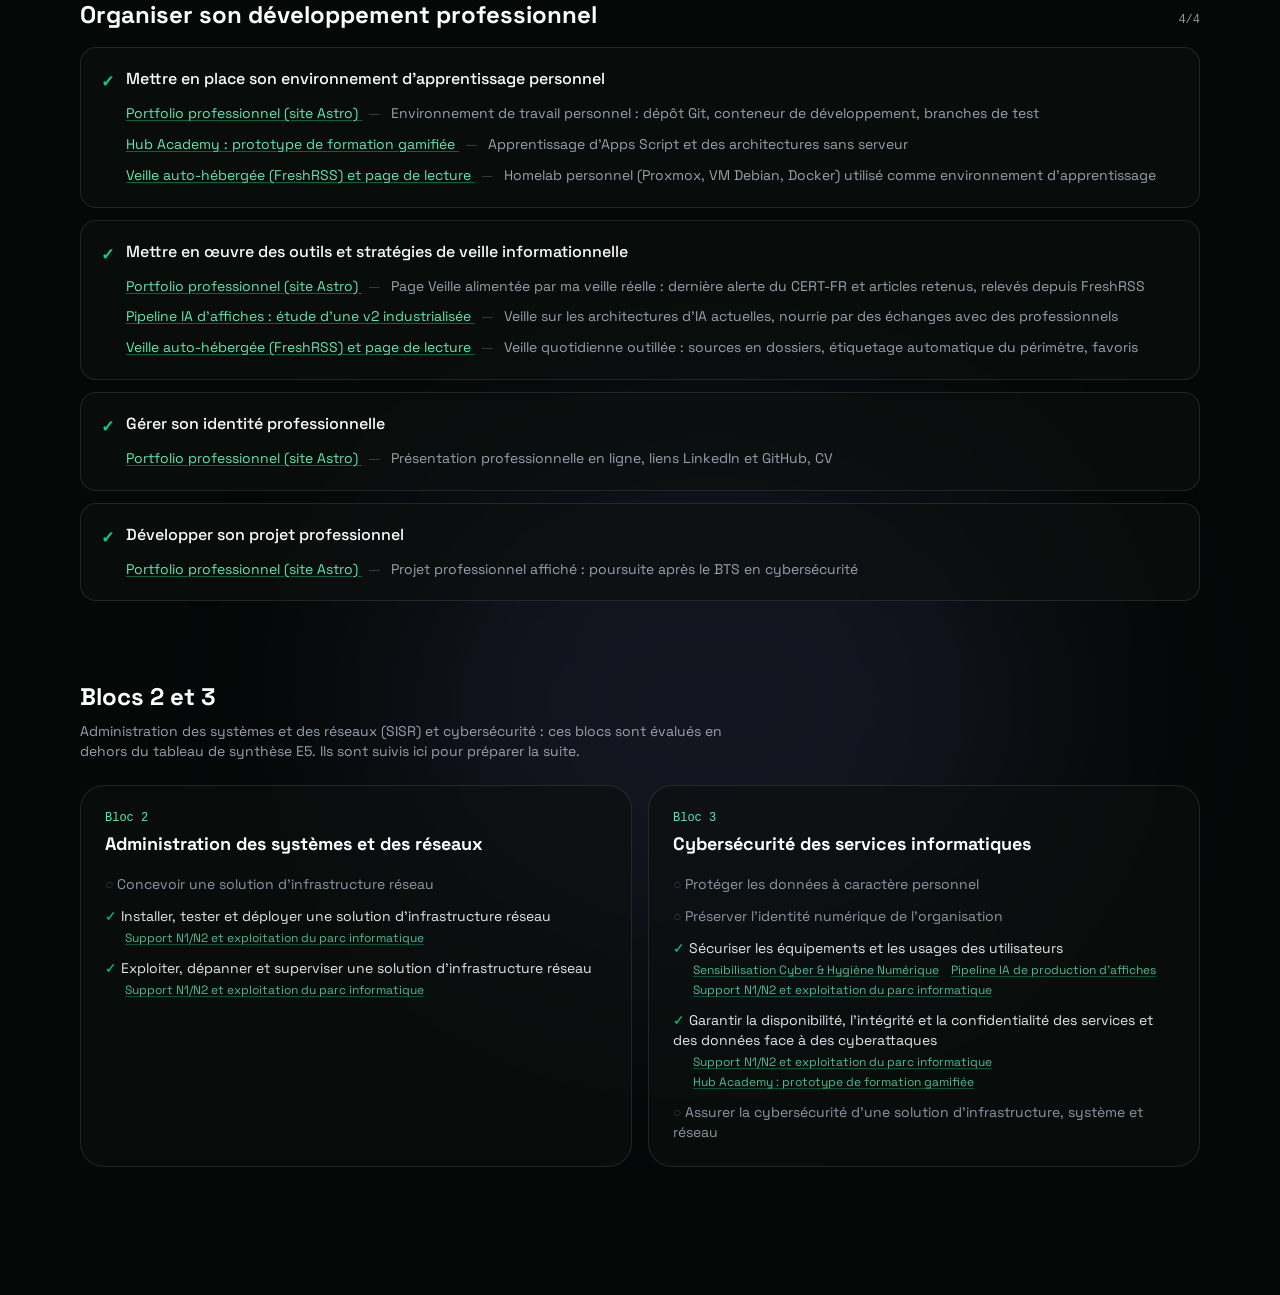
==== commit 4af9b8f9: "Publication du 6eec3e8" ====
--- a/competences/index.html
+++ b/competences/index.html
@@ -1,5 +1,5 @@
 <!DOCTYPE html><html lang="fr" class="dark"> <head><meta charset="UTF-8"><meta name="viewport" content="width=device-width"><link rel="icon" type="image/png" href="/favicon.png"><meta name="generator" content="Astro v7.3.5"><meta name="description" content="Tableau de synthèse de l'épreuve E5 du BTS SIO : les 22 indicateurs du bloc 1, reliés aux réalisations qui les démontrent."><meta name="author" content="Johan Danais"><link rel="canonical" href="https://portfolio.aqualenis.fr/competences/"><meta property="og:type" content="website"><meta property="og:site_name" content="Johan Danais — Portfolio"><meta property="og:locale" content="fr_FR"><meta property="og:url" content="https://portfolio.aqualenis.fr/competences/"><meta property="og:title" content="Compétences BTS SIO — Johan Danais"><meta property="og:description" content="Tableau de synthèse de l'épreuve E5 du BTS SIO : les 22 indicateurs du bloc 1, reliés aux réalisations qui les démontrent."><meta property="og:image" content="https://portfolio.aqualenis.fr/og-image.png"><meta property="og:image:width" content="1200"><meta property="og:image:height" content="630"><meta name="twitter:card" content="summary_large_image"><meta name="twitter:title" content="Compétences BTS SIO — Johan Danais"><meta name="twitter:description" content="Tableau de synthèse de l'épreuve E5 du BTS SIO : les 22 indicateurs du bloc 1, reliés aux réalisations qui les démontrent."><meta name="twitter:image" content="https://portfolio.aqualenis.fr/og-image.png"><!-- Police hébergée avec le site (public/fonts) : aucune requête vers
-             un service tiers, le site fonctionne hors connexion. --><link rel="preload" href="/fonts/space-grotesk-latin-wght-normal.woff2" as="font" type="font/woff2" crossorigin><title>Compétences BTS SIO — Johan Danais</title><meta name="astro-view-transitions-enabled" content="true"> <meta name="astro-view-transitions-fallback" content="animate"><script type="module" src="/_astro/ClientRouter.astro_astro_type_script_index_0_lang.BsCrBuAq.js"></script><meta http-equiv="content-security-policy" content="default-src 'self';img-src 'self' data:;font-src 'self';connect-src 'self';object-src 'none';base-uri 'self';form-action 'none'; script-src 'self' 'sha256-BF0290pkb3jxQsE7z00xR8Imp8X34FLC88L0lkMnrGw=' 'sha256-QzWFZi+FLIx23tnm9SBU4aEgx4x8DsuASP07mfqol/c=' 'sha256-0chmwFk0zaA528yFfGV7J9ppIpdfTPPULncDF3WG7Zs=' 'sha256-eIXWvAmxkr251LJZkjniEK5LcPF3NkapbJepohwYRIc=' 'sha256-Q2BPg90ZMplYY+FSdApNErhpWafg2hcRRbndmvxuL/Q=' 'sha256-Ya0pUYrC7nM5Cn/056TyVuEiz6dFGrzmkWzgON0pF0U=' 'sha256-SHXg3YtOAVshUMT3f+eElYDgbV0kaujWj8DSaXSS4Vs='; style-src 'self' ; style-src-elem 'self' 'unsafe-inline'; style-src-attr 'unsafe-inline';"><link rel="stylesheet" href="/_astro/Layout.-RctzxgW.css"></head> <!-- Le fond animé (#fond-vivant) est calé sur le body : rien ne doit dépasser
+             un service tiers, le site fonctionne hors connexion. --><link rel="preload" href="/fonts/space-grotesk-latin-wght-normal.woff2" as="font" type="font/woff2" crossorigin><title>Compétences BTS SIO — Johan Danais</title><meta name="astro-view-transitions-enabled" content="true"> <meta name="astro-view-transitions-fallback" content="animate"><script type="module" src="/_astro/ClientRouter.astro_astro_type_script_index_0_lang.BsCrBuAq.js"></script><meta http-equiv="content-security-policy" content="default-src 'self';img-src 'self' data:;font-src 'self';connect-src 'self';object-src 'none';base-uri 'self';form-action 'none'; script-src 'self' 'sha256-BF0290pkb3jxQsE7z00xR8Imp8X34FLC88L0lkMnrGw=' 'sha256-QzWFZi+FLIx23tnm9SBU4aEgx4x8DsuASP07mfqol/c=' 'sha256-0chmwFk0zaA528yFfGV7J9ppIpdfTPPULncDF3WG7Zs=' 'sha256-eIXWvAmxkr251LJZkjniEK5LcPF3NkapbJepohwYRIc=' 'sha256-Q2BPg90ZMplYY+FSdApNErhpWafg2hcRRbndmvxuL/Q=' 'sha256-Ya0pUYrC7nM5Cn/056TyVuEiz6dFGrzmkWzgON0pF0U=' 'sha256-SHXg3YtOAVshUMT3f+eElYDgbV0kaujWj8DSaXSS4Vs='; style-src 'self' ; style-src-elem 'self' 'unsafe-inline'; style-src-attr 'unsafe-inline';"><link rel="stylesheet" href="/_astro/Layout.R6ldLXRA.css"></head> <!-- Le fond animé (#fond-vivant) est calé sur le body : rien ne doit dépasser
 	     sous le body, sinon le bas de page apparaît sans fond. flow-root y contient
 	     les marges des enfants ; un élément « fixed » placé dans un bloc animé
 	     (transform) dépasserait aussi : voir l'infobulle de l'accueil. --> <body class="relative flow-root bg-void text-white font-['Space_Grotesk'] antialiased min-h-screen selection:bg-emerald-500 selection:text-black overflow-x-hidden"> <div data-astro-transition-persist="fond" id="fond-vivant" aria-hidden="true"> <div class="fond-points"></div> <div class="fond-grain"></div> <div class="fond-halos"> <div class="halo halo-emeraude" style="--k:.35; top:-220px; left:calc(50% - 560px); width:1120px; height:640px"></div> <div class="halo halo-cyan" style="--k:.2; top:32%; right:-260px; width:720px; height:720px"></div> <div class="halo halo-emeraude halo-doux" style="--k:.28; top:62%; left:-300px; width:780px; height:780px"></div> <div class="halo halo-violet" style="--k:.15; top:86%; left:30%; width:660px; height:520px"></div> </div> <canvas id="reseau"></canvas> <div id="lueur-souris"></div> </div><script type="module" src="/_astro/FondVivant.astro_astro_type_script_index_0_lang.5u0arES_.js"></script>  <main class="max-w-6xl mx-auto p-4 pt-20 pb-32"> <header class="mb-14 pt-10 relative"> <nav aria-label="Fil d'Ariane" class="font-mono text-sm mb-6"> <ol class="flex flex-wrap items-center gap-x-0.5 text-muted"> <li class="flex items-center"> <span class="text-glow mr-2 select-none" aria-hidden="true">$ cd</span> <a href="/" class="text-emerald-400 hover:text-white transition rounded-sm focus-visible:outline-hidden focus-visible:ring-2 focus-visible:ring-emerald-500" aria-label="Accueil">~</a> </li> <li class="flex items-center"> <span class="px-0.5 text-white/30" aria-hidden="true">/</span> <span class="text-gray-200" aria-current="page">competences</span> </li> </ol> </nav> <h1 class="text-5xl md:text-7xl font-bold mb-6 tracking-tighter leading-none">
--- a/_astro/Layout.R6ldLXRA.css
+++ b/_astro/Layout.R6ldLXRA.css
@@ -0,0 +1 @@
+.astro-route-announcer{clip:rect(0 0 0 0);clip-path:inset(50%);white-space:nowrap;width:1px;height:1px;position:absolute;top:0;left:0;overflow:hidden}@layer properties{@supports (((-webkit-hyphens:none)) and (not (margin-trim:inline))) or ((-moz-orient:inline) and (not (color:rgb(from red r g b)))){*,:before,:after,::backdrop{--tw-translate-x:0;--tw-translate-y:0;--tw-translate-z:0;--tw-scale-x:1;--tw-scale-y:1;--tw-scale-z:1;--tw-rotate-x:initial;--tw-rotate-y:initial;--tw-rotate-z:initial;--tw-skew-x:initial;--tw-skew-y:initial;--tw-space-y-reverse:0;--tw-border-style:solid;--tw-gradient-position:initial;--tw-gradient-from:#0000;--tw-gradient-via:#0000;--tw-gradient-to:#0000;--tw-gradient-stops:initial;--tw-gradient-via-stops:initial;--tw-gradient-from-position:0%;--tw-gradient-via-position:50%;--tw-gradient-to-position:100%;--tw-leading:initial;--tw-font-weight:initial;--tw-tracking:initial;--tw-ordinal:initial;--tw-slashed-zero:initial;--tw-numeric-figure:initial;--tw-numeric-spacing:initial;--tw-numeric-fraction:initial;--tw-shadow:0 0 #0000;--tw-shadow-color:initial;--tw-shadow-alpha:100%;--tw-inset-shadow:0 0 #0000;--tw-inset-shadow-color:initial;--tw-inset-shadow-alpha:100%;--tw-ring-color:initial;--tw-ring-shadow:0 0 #0000;--tw-inset-ring-color:initial;--tw-inset-ring-shadow:0 0 #0000;--tw-ring-inset:initial;--tw-ring-offset-width:0px;--tw-ring-offset-color:#fff;--tw-ring-offset-shadow:0 0 #0000;--tw-outline-style:solid;--tw-blur:initial;--tw-brightness:initial;--tw-contrast:initial;--tw-grayscale:initial;--tw-hue-rotate:initial;--tw-invert:initial;--tw-opacity:initial;--tw-saturate:initial;--tw-sepia:initial;--tw-drop-shadow:initial;--tw-drop-shadow-color:initial;--tw-drop-shadow-alpha:100%;--tw-drop-shadow-size:initial;--tw-backdrop-blur:initial;--tw-backdrop-brightness:initial;--tw-backdrop-contrast:initial;--tw-backdrop-grayscale:initial;--tw-backdrop-hue-rotate:initial;--tw-backdrop-invert:initial;--tw-backdrop-opacity:initial;--tw-backdrop-saturate:initial;--tw-backdrop-sepia:initial;--tw-duration:initial;--tw-ease:initial;--tw-text-shadow-color:initial;--tw-text-shadow-alpha:100%;--tw-content:""}}}@layer theme{:root,:host{--font-sans:"Space Grotesk", sans-serif;--font-mono:ui-monospace, SFMono-Regular, Menlo, Monaco, Consolas, "Liberation Mono", "Courier New", monospace;--color-amber-300:oklch(87.9% .169 91.605);--color-amber-400:oklch(82.8% .189 84.429);--color-emerald-300:oklch(84.5% .143 164.978);--color-emerald-400:oklch(76.5% .177 163.223);--color-emerald-500:oklch(69.6% .17 162.48);--color-emerald-600:oklch(59.6% .145 163.225);--color-emerald-900:oklch(37.8% .077 168.94);--color-gray-100:oklch(96.7% .003 264.542);--color-gray-200:oklch(92.8% .006 264.531);--color-gray-300:oklch(87.2% .01 258.338);--color-gray-400:oklch(70.7% .022 261.325);--color-gray-500:oklch(55.1% .027 264.364);--color-gray-600:oklch(44.6% .03 256.802);--color-gray-800:oklch(27.8% .033 256.848);--color-black:#000;--color-white:#fff;--spacing:.25rem;--container-2xl:42rem;--container-4xl:56rem;--container-6xl:72rem;--text-xs:.75rem;--text-xs--line-height:calc(1 / .75);--text-sm:.875rem;--text-sm--line-height:calc(1.25 / .875);--text-base:1rem;--text-base--line-height:calc(1.5 / 1);--text-lg:1.125rem;--text-lg--line-height:calc(1.75 / 1.125);--text-xl:1.25rem;--text-xl--line-height:calc(1.75 / 1.25);--text-2xl:1.5rem;--text-2xl--line-height:calc(2 / 1.5);--text-3xl:1.875rem;--text-3xl--line-height:calc(2.25 / 1.875);--text-4xl:2.25rem;--text-4xl--line-height:calc(2.5 / 2.25);--text-5xl:3rem;--text-5xl--line-height:1;--text-6xl:3.75rem;--text-6xl--line-height:1;--text-7xl:4.5rem;--text-7xl--line-height:1;--text-8xl:6rem;--text-8xl--line-height:1;--font-weight-medium:500;--font-weight-semibold:600;--font-weight-bold:700;--tracking-tighter:-.05em;--tracking-normal:0em;--tracking-wide:.025em;--tracking-wider:.05em;--tracking-widest:.1em;--leading-tight:1.25;--leading-snug:1.375;--leading-relaxed:1.625;--radius-sm:.25rem;--radius-md:.375rem;--radius-lg:.5rem;--radius-xl:.75rem;--radius-2xl:1rem;--radius-3xl:1.5rem;--ease-out:cubic-bezier(0, 0, .2, 1);--ease-in-out:cubic-bezier(.4, 0, .2, 1);--animate-ping:ping 1s cubic-bezier(0, 0, .2, 1) infinite;--animate-pulse:pulse 2s cubic-bezier(.4, 0, .6, 1) infinite;--blur-sm:8px;--blur-md:12px;--default-transition-duration:.15s;--default-transition-timing-function:cubic-bezier(.4, 0, .2, 1);--default-font-family:var(--font-sans);--default-mono-font-family:var(--font-mono);--color-muted:#8e97a6;--color-surface:oklch(17% .008 170/.62);--color-void:oklch(13% .008 170);--color-glow:oklch(78% .17 162)}}@layer base{*,:after,:before,::backdrop{box-sizing:border-box;border:0 solid;margin:0;padding:0}::file-selector-button{box-sizing:border-box;border:0 solid;margin:0;padding:0}html,:host{-webkit-text-size-adjust:100%;tab-size:4;line-height:1.5;font-family:var(--default-font-family,-apple-system, BlinkMacSystemFont, "Segoe UI", Roboto, "Helvetica Neue", "Noto Sans", Arial, sans-serif, "Apple Color Emoji", "Segoe UI Emoji", "Segoe UI Symbol", "Noto Color Emoji");font-feature-settings:var(--default-font-feature-settings,normal);font-variation-settings:var(--default-font-variation-settings,normal);-webkit-tap-highlight-color:transparent}hr{height:0;color:inherit;border-top-width:1px}abbr:where([title]){text-decoration:underline dotted}h1,h2,h3,h4,h5,h6{font-size:inherit;font-weight:inherit}a{color:inherit;-webkit-text-decoration:inherit;-webkit-text-decoration:inherit;-webkit-text-decoration:inherit;text-decoration:inherit}b,strong{font-weight:bolder}code,kbd,samp,pre{font-family:var(--default-mono-font-family,ui-monospace, SFMono-Regular, Menlo, Monaco, Consolas, "Liberation Mono", "Courier New", monospace);font-feature-settings:var(--default-mono-font-feature-settings,normal);font-variation-settings:var(--default-mono-font-variation-settings,normal);font-size:1em}small{font-size:80%}sub,sup{vertical-align:baseline;font-size:75%;line-height:0;position:relative}sub{bottom:-.25em}sup{top:-.5em}table{text-indent:0;border-color:inherit;border-collapse:collapse}:-moz-focusring:where(:not(iframe)){outline:auto}progress{vertical-align:baseline}summary{display:list-item}ol,ul,menu{list-style:none}img,svg,video,canvas,audio,iframe,embed,object{vertical-align:middle;display:block}img,video{max-width:100%;height:auto}button,input,select,optgroup,textarea{font:inherit;font-feature-settings:inherit;font-variation-settings:inherit;letter-spacing:inherit;color:inherit;opacity:1;background-color:#0000;border-radius:0}::file-selector-button{font:inherit;font-feature-settings:inherit;font-variation-settings:inherit;letter-spacing:inherit;color:inherit;opacity:1;background-color:#0000;border-radius:0}:where(select:is([multiple],[size])) optgroup{font-weight:bolder}:where(select:is([multiple],[size])) optgroup option{padding-inline-start:20px}::file-selector-button{margin-inline-end:4px}::placeholder{opacity:1}@supports (not ((-webkit-appearance:-apple-pay-button))) or (contain-intrinsic-size:1px){::placeholder{color:currentColor}@supports (color:color-mix(in lab, red, red)){::placeholder{color:color-mix(in oklab, currentcolor 50%, transparent)}}}textarea{resize:vertical}::-webkit-search-decoration{-webkit-appearance:none}::-webkit-date-and-time-value{min-height:1lh;text-align:inherit}::-webkit-datetime-edit{display:inline-flex}::-webkit-datetime-edit-fields-wrapper{padding:0}::-webkit-datetime-edit{padding-block:0}::-webkit-datetime-edit-year-field{padding-block:0}::-webkit-datetime-edit-month-field{padding-block:0}::-webkit-datetime-edit-day-field{padding-block:0}::-webkit-datetime-edit-hour-field{padding-block:0}::-webkit-datetime-edit-minute-field{padding-block:0}::-webkit-datetime-edit-second-field{padding-block:0}::-webkit-datetime-edit-millisecond-field{padding-block:0}::-webkit-datetime-edit-meridiem-field{padding-block:0}::-webkit-calendar-picker-indicator{line-height:1}:-moz-ui-invalid{box-shadow:none}button,input:where([type=button],[type=reset],[type=submit]){appearance:button}::file-selector-button{appearance:button}::-webkit-inner-spin-button{height:auto}::-webkit-outer-spin-button{height:auto}[hidden]:where(:not([hidden=until-found])){display:none!important}*,:after,:before,::backdrop{border-color:var(--color-gray-200,currentcolor)}::file-selector-button{border-color:var(--color-gray-200,currentcolor)}}@layer components;@layer utilities{.pointer-events-none{pointer-events:none}.visible{visibility:visible}.absolute{position:absolute}.fixed{position:fixed}.relative{position:relative}.sticky{position:sticky}.inset-0{inset:0}.inset-1\.5{inset:calc(var(--spacing) * 1.5)}.-top-10{top:calc(var(--spacing) * -10)}.top-0{top:0}.top-1\/2{top:50%}.top-4{top:calc(var(--spacing) * 4)}.top-24{top:calc(var(--spacing) * 24)}.right-4{right:calc(var(--spacing) * 4)}.-bottom-0\.5{bottom:calc(var(--spacing) * -.5)}.bottom-0{bottom:0}.bottom-6{bottom:calc(var(--spacing) * 6)}.left-0{left:0}.left-1\/2{left:50%}.left-4{left:calc(var(--spacing) * 4)}.z-0{z-index:0}.z-10{z-index:10}.z-20{z-index:20}.z-50{z-index:50}.z-999{z-index:999}.z-\[-1\]{z-index:-1}.col-span-full{grid-column:1/-1}.container{width:100%}@media (width>=40rem){.container{max-width:40rem}}@media (width>=48rem){.container{max-width:48rem}}@media (width>=64rem){.container{max-width:64rem}}@media (width>=80rem){.container{max-width:80rem}}@media (width>=96rem){.container{max-width:96rem}}.m-auto{margin:auto}.mx-1{margin-inline:var(--spacing)}.mx-1\.5{margin-inline:calc(var(--spacing) * 1.5)}.mx-auto{margin-inline:auto}.mt-0\.5{margin-top:calc(var(--spacing) * .5)}.mt-1{margin-top:var(--spacing)}.mt-2{margin-top:calc(var(--spacing) * 2)}.mt-3{margin-top:calc(var(--spacing) * 3)}.mt-4{margin-top:calc(var(--spacing) * 4)}.mt-6{margin-top:calc(var(--spacing) * 6)}.mt-8{margin-top:calc(var(--spacing) * 8)}.mt-16{margin-top:calc(var(--spacing) * 16)}.mt-\[12vh\]{margin-top:12vh}.mt-auto{margin-top:auto}.mr-2{margin-right:calc(var(--spacing) * 2)}.mb-0{margin-bottom:0}.mb-1{margin-bottom:var(--spacing)}.mb-2{margin-bottom:calc(var(--spacing) * 2)}.mb-3{margin-bottom:calc(var(--spacing) * 3)}.mb-4{margin-bottom:calc(var(--spacing) * 4)}.mb-6{margin-bottom:calc(var(--spacing) * 6)}.mb-8{margin-bottom:calc(var(--spacing) * 8)}.mb-12{margin-bottom:calc(var(--spacing) * 12)}.mb-14{margin-bottom:calc(var(--spacing) * 14)}.mb-16{margin-bottom:calc(var(--spacing) * 16)}.mb-20{margin-bottom:calc(var(--spacing) * 20)}.ml-1{margin-left:var(--spacing)}.ml-3{margin-left:calc(var(--spacing) * 3)}.ml-4{margin-left:calc(var(--spacing) * 4)}.ml-auto{margin-left:auto}.line-clamp-2{-webkit-line-clamp:2;-webkit-box-orient:vertical;display:-webkit-box;overflow:hidden}.block{display:block}.contents{display:contents}.flex{display:flex}.flow-root{display:flow-root}.grid{display:grid}.hidden{display:none}.inline{display:inline}.inline-flex{display:inline-flex}.table{display:table}.h-1{height:var(--spacing)}.h-2{height:calc(var(--spacing) * 2)}.h-2\.5{height:calc(var(--spacing) * 2.5)}.h-4{height:calc(var(--spacing) * 4)}.h-7{height:calc(var(--spacing) * 7)}.h-8{height:calc(var(--spacing) * 8)}.h-10{height:calc(var(--spacing) * 10)}.h-12{height:calc(var(--spacing) * 12)}.h-14{height:calc(var(--spacing) * 14)}.h-20{height:calc(var(--spacing) * 20)}.h-56{height:calc(var(--spacing) * 56)}.h-64{height:calc(var(--spacing) * 64)}.h-84{height:calc(var(--spacing) * 84)}.h-\[220px\]{height:220px}.h-\[400px\]{height:400px}.h-full{height:100%}.h-px{height:1px}.max-h-\[50vh\]{max-height:50vh}.min-h-8{min-height:calc(var(--spacing) * 8)}.min-h-\[200px\]{min-height:200px}.min-h-screen{min-height:100vh}.w-1{width:var(--spacing)}.w-2{width:calc(var(--spacing) * 2)}.w-2\.5{width:calc(var(--spacing) * 2.5)}.w-2\/3{width:66.6667%}.w-8{width:calc(var(--spacing) * 8)}.w-10{width:calc(var(--spacing) * 10)}.w-12{width:calc(var(--spacing) * 12)}.w-14{width:calc(var(--spacing) * 14)}.w-20{width:calc(var(--spacing) * 20)}.w-\[34\%\]{width:34%}.w-\[min\(640px\,calc\(100vw-2rem\)\)\]{width:min(640px,100vw - 2rem)}.w-fit{width:fit-content}.w-full{width:100%}.w-max{width:max-content}.w-px{width:1px}.max-w-2xl{max-width:var(--container-2xl)}.max-w-4xl{max-width:var(--container-4xl)}.max-w-6xl{max-width:var(--container-6xl)}.max-w-\[250px\]{max-width:250px}.min-w-0{min-width:0}.min-w-7{min-width:calc(var(--spacing) * 7)}.min-w-\[820px\]{min-width:820px}.flex-none{flex:none}.flex-shrink{flex-shrink:1}.shrink-0{flex-shrink:0}.grow{flex-grow:1}.border-collapse{border-collapse:collapse}.origin-left{transform-origin:0}.-translate-x-1\/2{--tw-translate-x:calc(calc(1 / 2 * 100%) * -1);translate:var(--tw-translate-x) var(--tw-translate-y)}.-translate-y-1\/2{--tw-translate-y:calc(calc(1 / 2 * 100%) * -1);translate:var(--tw-translate-x) var(--tw-translate-y)}.scale-x-0{--tw-scale-x:0%;scale:var(--tw-scale-x) var(--tw-scale-y)}.transform{transform:var(--tw-rotate-x,) var(--tw-rotate-y,) var(--tw-rotate-z,) var(--tw-skew-x,) var(--tw-skew-y,)}.animate-ping{animation:var(--animate-ping)}.animate-pulse{animation:var(--animate-pulse)}.cursor-pointer{cursor:pointer}.resize{resize:both}.scroll-mt-8{scroll-margin-top:calc(var(--spacing) * 8)}.scroll-mt-24{scroll-margin-top:calc(var(--spacing) * 24)}.auto-rows-\[180px\]{grid-auto-rows:180px}.auto-rows-\[minmax\(180px\,auto\)\]{grid-auto-rows:minmax(180px,auto)}.grid-cols-1{grid-template-columns:repeat(1,minmax(0,1fr))}.grid-cols-2{grid-template-columns:repeat(2,minmax(0,1fr))}.grid-cols-\[auto_1fr\]{grid-template-columns:auto 1fr}.flex-col{flex-direction:column}.flex-wrap{flex-wrap:wrap}.items-baseline{align-items:baseline}.items-center{align-items:center}.items-end{align-items:flex-end}.items-start{align-items:flex-start}.justify-between{justify-content:space-between}.justify-center{justify-content:center}.gap-0\.5{gap:calc(var(--spacing) * .5)}.gap-1{gap:var(--spacing)}.gap-1\.5{gap:calc(var(--spacing) * 1.5)}.gap-2{gap:calc(var(--spacing) * 2)}.gap-3{gap:calc(var(--spacing) * 3)}.gap-4{gap:calc(var(--spacing) * 4)}.gap-6{gap:calc(var(--spacing) * 6)}.gap-8{gap:calc(var(--spacing) * 8)}.gap-16{gap:calc(var(--spacing) * 16)}:where(.space-y-2>:not(:last-child)){--tw-space-y-reverse:0;margin-block-start:calc(calc(var(--spacing) * 2) * var(--tw-space-y-reverse));margin-block-end:calc(calc(var(--spacing) * 2) * calc(1 - var(--tw-space-y-reverse)))}:where(.space-y-3>:not(:last-child)){--tw-space-y-reverse:0;margin-block-start:calc(calc(var(--spacing) * 3) * var(--tw-space-y-reverse));margin-block-end:calc(calc(var(--spacing) * 3) * calc(1 - var(--tw-space-y-reverse)))}:where(.space-y-4>:not(:last-child)){--tw-space-y-reverse:0;margin-block-start:calc(calc(var(--spacing) * 4) * var(--tw-space-y-reverse));margin-block-end:calc(calc(var(--spacing) * 4) * calc(1 - var(--tw-space-y-reverse)))}:where(.space-y-5>:not(:last-child)){--tw-space-y-reverse:0;margin-block-start:calc(calc(var(--spacing) * 5) * var(--tw-space-y-reverse));margin-block-end:calc(calc(var(--spacing) * 5) * calc(1 - var(--tw-space-y-reverse)))}:where(.space-y-12>:not(:last-child)){--tw-space-y-reverse:0;margin-block-start:calc(calc(var(--spacing) * 12) * var(--tw-space-y-reverse));margin-block-end:calc(calc(var(--spacing) * 12) * calc(1 - var(--tw-space-y-reverse)))}.gap-x-0\.5{column-gap:calc(var(--spacing) * .5)}.gap-x-3{column-gap:calc(var(--spacing) * 3)}.gap-x-4{column-gap:calc(var(--spacing) * 4)}.gap-x-6{column-gap:calc(var(--spacing) * 6)}.gap-y-1{row-gap:var(--spacing)}.gap-y-2{row-gap:calc(var(--spacing) * 2)}.truncate{text-overflow:ellipsis;white-space:nowrap;overflow:hidden}.overflow-hidden{overflow:hidden}.overflow-x-auto{overflow-x:auto}.overflow-x-hidden{overflow-x:hidden}.overflow-y-auto{overflow-y:auto}.rounded{border-radius:.25rem}.rounded-2xl{border-radius:var(--radius-2xl)}.rounded-3xl{border-radius:var(--radius-3xl)}.rounded-full{border-radius:2147483647px}.rounded-lg{border-radius:var(--radius-lg)}.rounded-md{border-radius:var(--radius-md)}.rounded-sm{border-radius:var(--radius-sm)}.rounded-xl{border-radius:var(--radius-xl)}.border{border-style:var(--tw-border-style);border-width:1px}.border-y{border-block-style:var(--tw-border-style);border-block-width:1px}.border-t{border-top-style:var(--tw-border-style);border-top-width:1px}.border-b{border-bottom-style:var(--tw-border-style);border-bottom-width:1px}.border-l{border-left-style:var(--tw-border-style);border-left-width:1px}.border-l-2{border-left-style:var(--tw-border-style);border-left-width:2px}.border-dashed{--tw-border-style:dashed;border-style:dashed}.border-\[\#2d3039\]{border-color:#2d3039}.border-amber-400\/30{border-color:#fcbb004d}@supports (color:color-mix(in lab, red, red)){.border-amber-400\/30{border-color:color-mix(in oklab, var(--color-amber-400) 30%, transparent)}}.border-emerald-500\/20{border-color:#00bb7f33}@supports (color:color-mix(in lab, red, red)){.border-emerald-500\/20{border-color:color-mix(in oklab, var(--color-emerald-500) 20%, transparent)}}.border-emerald-500\/25{border-color:#00bb7f40}@supports (color:color-mix(in lab, red, red)){.border-emerald-500\/25{border-color:color-mix(in oklab, var(--color-emerald-500) 25%, transparent)}}.border-emerald-500\/30{border-color:#00bb7f4d}@supports (color:color-mix(in lab, red, red)){.border-emerald-500\/30{border-color:color-mix(in oklab, var(--color-emerald-500) 30%, transparent)}}.border-emerald-500\/50{border-color:#00bb7f80}@supports (color:color-mix(in lab, red, red)){.border-emerald-500\/50{border-color:color-mix(in oklab, var(--color-emerald-500) 50%, transparent)}}.border-white\/5{border-color:#ffffff0d}@supports (color:color-mix(in lab, red, red)){.border-white\/5{border-color:color-mix(in oklab, var(--color-white) 5%, transparent)}}.border-white\/10{border-color:#ffffff1a}@supports (color:color-mix(in lab, red, red)){.border-white\/10{border-color:color-mix(in oklab, var(--color-white) 10%, transparent)}}.border-white\/15{border-color:#ffffff26}@supports (color:color-mix(in lab, red, red)){.border-white\/15{border-color:color-mix(in oklab, var(--color-white) 15%, transparent)}}.surface{background-color:var(--color-surface);-webkit-backdrop-filter:blur(14px)saturate(140%)}.bg-\[\#0d1110\]{background-color:#0d1110}.bg-\[\#0f0f0f\]\/80{background-color:oklab(16.8416% -4.47035e-8 1.49012e-8/.8)}.bg-\[\#0f0f0f\]\/95{background-color:oklab(16.8416% -4.47035e-8 1.49012e-8/.95)}.bg-\[\#28c840\]{background-color:#28c840}.bg-\[\#13151a\]{background-color:#13151a}.bg-\[\#13151a\]\/85{background-color:oklab(19.5847% -.000341676 -.0105488/.85)}.bg-\[\#020202\]{background-color:#020202}.bg-\[\#febc2e\]{background-color:#febc2e}.bg-\[\#ff5f57\]{background-color:#ff5f57}.bg-amber-400\/\[0\.03\]{background-color:#fcbb0008}@supports (color:color-mix(in lab, red, red)){.bg-amber-400\/\[0\.03\]{background-color:color-mix(in oklab, var(--color-amber-400) 3%, transparent)}}.bg-black\/40{background-color:#0006}@supports (color:color-mix(in lab, red, red)){.bg-black\/40{background-color:color-mix(in oklab, var(--color-black) 40%, transparent)}}.bg-emerald-400{background-color:var(--color-emerald-400)}.bg-emerald-500{background-color:var(--color-emerald-500)}.bg-emerald-500\/5{background-color:#00bb7f0d}@supports (color:color-mix(in lab, red, red)){.bg-emerald-500\/5{background-color:color-mix(in oklab, var(--color-emerald-500) 5%, transparent)}}.bg-emerald-500\/10{background-color:#00bb7f1a}@supports (color:color-mix(in lab, red, red)){.bg-emerald-500\/10{background-color:color-mix(in oklab, var(--color-emerald-500) 10%, transparent)}}.bg-emerald-500\/15{background-color:#00bb7f26}@supports (color:color-mix(in lab, red, red)){.bg-emerald-500\/15{background-color:color-mix(in oklab, var(--color-emerald-500) 15%, transparent)}}.bg-emerald-500\/\[0\.06\]{background-color:#00bb7f0f}@supports (color:color-mix(in lab, red, red)){.bg-emerald-500\/\[0\.06\]{background-color:color-mix(in oklab, var(--color-emerald-500) 6%, transparent)}}.bg-emerald-900\/20{background-color:#004e3b33}@supports (color:color-mix(in lab, red, red)){.bg-emerald-900\/20{background-color:color-mix(in oklab, var(--color-emerald-900) 20%, transparent)}}.bg-emerald-900\/30{background-color:#004e3b4d}@supports (color:color-mix(in lab, red, red)){.bg-emerald-900\/30{background-color:color-mix(in oklab, var(--color-emerald-900) 30%, transparent)}}.bg-gray-800{background-color:var(--color-gray-800)}.bg-transparent{background-color:#0000}.bg-void{background-color:var(--color-void)}.bg-white\/5{background-color:#ffffff0d}@supports (color:color-mix(in lab, red, red)){.bg-white\/5{background-color:color-mix(in oklab, var(--color-white) 5%, transparent)}}.bg-white\/10{background-color:#ffffff1a}@supports (color:color-mix(in lab, red, red)){.bg-white\/10{background-color:color-mix(in oklab, var(--color-white) 10%, transparent)}}.bg-white\/\[0\.02\]{background-color:#ffffff05}@supports (color:color-mix(in lab, red, red)){.bg-white\/\[0\.02\]{background-color:color-mix(in oklab, var(--color-white) 2%, transparent)}}.bg-linear-to-br{--tw-gradient-position:to bottom right}@supports (background-image:linear-gradient(in lab, red, red)){.bg-linear-to-br{--tw-gradient-position:to bottom right in oklab}}.bg-linear-to-br{background-image:linear-gradient(var(--tw-gradient-stops))}.bg-linear-to-r{--tw-gradient-position:to right}@supports (background-image:linear-gradient(in lab, red, red)){.bg-linear-to-r{--tw-gradient-position:to right in oklab}}.bg-linear-to-r{background-image:linear-gradient(var(--tw-gradient-stops))}.bg-linear-to-t{--tw-gradient-position:to top}@supports (background-image:linear-gradient(in lab, red, red)){.bg-linear-to-t{--tw-gradient-position:to top in oklab}}.bg-linear-to-t{background-image:linear-gradient(var(--tw-gradient-stops))}.bg-\[linear-gradient\(rgba\(16\,185\,129\,0\.05\)_1px\,transparent_1px\)\,linear-gradient\(90deg\,rgba\(16\,185\,129\,0\.05\)_1px\,transparent_1px\)\]{background-image:linear-gradient(#10b9810d 1px,#0000 1px),linear-gradient(90deg,#10b9810d 1px,#0000 1px)}.from-\[\#0b0d0c\]{--tw-gradient-from:#0b0d0c;--tw-gradient-stops:var(--tw-gradient-via-stops,var(--tw-gradient-position), var(--tw-gradient-from) var(--tw-gradient-from-position), var(--tw-gradient-to) var(--tw-gradient-to-position))}.from-emerald-600{--tw-gradient-from:var(--color-emerald-600);--tw-gradient-stops:var(--tw-gradient-via-stops,var(--tw-gradient-position), var(--tw-gradient-from) var(--tw-gradient-from-position), var(--tw-gradient-to) var(--tw-gradient-to-position))}.from-emerald-900\/20{--tw-gradient-from:#004e3b33}@supports (color:color-mix(in lab, red, red)){.from-emerald-900\/20{--tw-gradient-from:color-mix(in oklab, var(--color-emerald-900) 20%, transparent)}}.from-emerald-900\/20{--tw-gradient-stops:var(--tw-gradient-via-stops,var(--tw-gradient-position), var(--tw-gradient-from) var(--tw-gradient-from-position), var(--tw-gradient-to) var(--tw-gradient-to-position))}.from-transparent{--tw-gradient-from:transparent;--tw-gradient-stops:var(--tw-gradient-via-stops,var(--tw-gradient-position), var(--tw-gradient-from) var(--tw-gradient-from-position), var(--tw-gradient-to) var(--tw-gradient-to-position))}.from-void\/70{--tw-gradient-from:#050807b3}@supports (color:color-mix(in lab, red, red)){.from-void\/70{--tw-gradient-from:color-mix(in oklab, var(--color-void) 70%, transparent)}}.from-void\/70{--tw-gradient-stops:var(--tw-gradient-via-stops,var(--tw-gradient-position), var(--tw-gradient-from) var(--tw-gradient-from-position), var(--tw-gradient-to) var(--tw-gradient-to-position))}.from-white{--tw-gradient-from:var(--color-white);--tw-gradient-stops:var(--tw-gradient-via-stops,var(--tw-gradient-position), var(--tw-gradient-from) var(--tw-gradient-from-position), var(--tw-gradient-to) var(--tw-gradient-to-position))}.via-emerald-500\/80{--tw-gradient-via:#00bb7fcc}@supports (color:color-mix(in lab, red, red)){.via-emerald-500\/80{--tw-gradient-via:color-mix(in oklab, var(--color-emerald-500) 80%, transparent)}}.via-emerald-500\/80{--tw-gradient-via-stops:var(--tw-gradient-position), var(--tw-gradient-from) var(--tw-gradient-from-position), var(--tw-gradient-via) var(--tw-gradient-via-position), var(--tw-gradient-to) var(--tw-gradient-to-position);--tw-gradient-stops:var(--tw-gradient-via-stops)}.via-gray-300{--tw-gradient-via:var(--color-gray-300);--tw-gradient-via-stops:var(--tw-gradient-position), var(--tw-gradient-from) var(--tw-gradient-from-position), var(--tw-gradient-via) var(--tw-gradient-via-position), var(--tw-gradient-to) var(--tw-gradient-to-position);--tw-gradient-stops:var(--tw-gradient-via-stops)}.via-transparent{--tw-gradient-via:transparent;--tw-gradient-via-stops:var(--tw-gradient-position), var(--tw-gradient-from) var(--tw-gradient-from-position), var(--tw-gradient-via) var(--tw-gradient-via-position), var(--tw-gradient-to) var(--tw-gradient-to-position);--tw-gradient-stops:var(--tw-gradient-via-stops)}.to-emerald-400{--tw-gradient-to:var(--color-emerald-400);--tw-gradient-stops:var(--tw-gradient-via-stops,var(--tw-gradient-position), var(--tw-gradient-from) var(--tw-gradient-from-position), var(--tw-gradient-to) var(--tw-gradient-to-position))}.to-emerald-900\/5{--tw-gradient-to:#004e3b0d}@supports (color:color-mix(in lab, red, red)){.to-emerald-900\/5{--tw-gradient-to:color-mix(in oklab, var(--color-emerald-900) 5%, transparent)}}.to-emerald-900\/5{--tw-gradient-stops:var(--tw-gradient-via-stops,var(--tw-gradient-position), var(--tw-gradient-from) var(--tw-gradient-from-position), var(--tw-gradient-to) var(--tw-gradient-to-position))}.to-gray-600{--tw-gradient-to:var(--color-gray-600);--tw-gradient-stops:var(--tw-gradient-via-stops,var(--tw-gradient-position), var(--tw-gradient-from) var(--tw-gradient-from-position), var(--tw-gradient-to) var(--tw-gradient-to-position))}.to-transparent{--tw-gradient-to:transparent;--tw-gradient-stops:var(--tw-gradient-via-stops,var(--tw-gradient-position), var(--tw-gradient-from) var(--tw-gradient-from-position), var(--tw-gradient-to) var(--tw-gradient-to-position))}.\[mask-image\:linear-gradient\(to_bottom\,black_30\%\,transparent\)\]{-webkit-mask-image:linear-gradient(#000 30%,#0000);mask-image:linear-gradient(#000 30%,#0000)}.bg-\[size\:24px_24px\]{background-size:24px 24px}.bg-size-\[50px_50px\]{background-size:50px 50px}.bg-size-\[…\]{background-size:…}.bg-clip-text{-webkit-background-clip:text;background-clip:text}.object-contain{object-fit:contain}.object-cover{object-fit:cover}.p-0{padding:0}.p-1{padding:var(--spacing)}.p-2{padding:calc(var(--spacing) * 2)}.p-3{padding:calc(var(--spacing) * 3)}.p-4{padding:calc(var(--spacing) * 4)}.p-5{padding:calc(var(--spacing) * 5)}.p-6{padding:calc(var(--spacing) * 6)}.p-7{padding:calc(var(--spacing) * 7)}.p-8{padding:calc(var(--spacing) * 8)}.px-0\.5{padding-inline:calc(var(--spacing) * .5)}.px-1\.5{padding-inline:calc(var(--spacing) * 1.5)}.px-2{padding-inline:calc(var(--spacing) * 2)}.px-3{padding-inline:calc(var(--spacing) * 3)}.px-4{padding-inline:calc(var(--spacing) * 4)}.px-5{padding-inline:calc(var(--spacing) * 5)}.px-6{padding-inline:calc(var(--spacing) * 6)}.px-10{padding-inline:calc(var(--spacing) * 10)}.py-0\.5{padding-block:calc(var(--spacing) * .5)}.py-1{padding-block:var(--spacing)}.py-1\.5{padding-block:calc(var(--spacing) * 1.5)}.py-2{padding-block:calc(var(--spacing) * 2)}.py-2\.5{padding-block:calc(var(--spacing) * 2.5)}.py-3{padding-block:calc(var(--spacing) * 3)}.py-4{padding-block:calc(var(--spacing) * 4)}.py-6{padding-block:calc(var(--spacing) * 6)}.py-12{padding-block:calc(var(--spacing) * 12)}.pt-2{padding-top:calc(var(--spacing) * 2)}.pt-4{padding-top:calc(var(--spacing) * 4)}.pt-5{padding-top:calc(var(--spacing) * 5)}.pt-10{padding-top:calc(var(--spacing) * 10)}.pt-20{padding-top:calc(var(--spacing) * 20)}.pb-12{padding-bottom:calc(var(--spacing) * 12)}.pb-32{padding-bottom:calc(var(--spacing) * 32)}.pl-0{padding-left:0}.pl-4{padding-left:calc(var(--spacing) * 4)}.pl-5{padding-left:calc(var(--spacing) * 5)}.pl-6{padding-left:calc(var(--spacing) * 6)}.text-center{text-align:center}.text-left{text-align:left}.text-right{text-align:right}.align-bottom{vertical-align:bottom}.align-middle{vertical-align:middle}.align-top{vertical-align:top}.font-\[\'Space_Grotesk\'\]{font-family:Space Grotesk}.font-mono{font-family:var(--font-mono)}.font-sans{font-family:var(--font-sans)}.text-2xl{font-size:var(--text-2xl);line-height:var(--tw-leading,var(--text-2xl--line-height))}.text-3xl{font-size:var(--text-3xl);line-height:var(--tw-leading,var(--text-3xl--line-height))}.text-4xl{font-size:var(--text-4xl);line-height:var(--tw-leading,var(--text-4xl--line-height))}.text-5xl{font-size:var(--text-5xl);line-height:var(--tw-leading,var(--text-5xl--line-height))}.text-6xl{font-size:var(--text-6xl);line-height:var(--tw-leading,var(--text-6xl--line-height))}.text-base{font-size:var(--text-base);line-height:var(--tw-leading,var(--text-base--line-height))}.text-lg{font-size:var(--text-lg);line-height:var(--tw-leading,var(--text-lg--line-height))}.text-sm{font-size:var(--text-sm);line-height:var(--tw-leading,var(--text-sm--line-height))}.text-xl{font-size:var(--text-xl);line-height:var(--tw-leading,var(--text-xl--line-height))}.text-xs{font-size:var(--text-xs);line-height:var(--tw-leading,var(--text-xs--line-height))}.text-\[10px\]{font-size:10px}.text-\[11px\]{font-size:11px}.leading-none{--tw-leading:1;line-height:1}.leading-relaxed{--tw-leading:var(--leading-relaxed);line-height:var(--leading-relaxed)}.leading-snug{--tw-leading:var(--leading-snug);line-height:var(--leading-snug)}.leading-tight{--tw-leading:var(--leading-tight);line-height:var(--leading-tight)}.font-bold{--tw-font-weight:var(--font-weight-bold);font-weight:var(--font-weight-bold)}.font-medium{--tw-font-weight:var(--font-weight-medium);font-weight:var(--font-weight-medium)}.font-semibold{--tw-font-weight:var(--font-weight-semibold);font-weight:var(--font-weight-semibold)}.tracking-\[0\.5em\]{--tw-tracking:.5em;letter-spacing:.5em}.tracking-normal{--tw-tracking:var(--tracking-normal);letter-spacing:var(--tracking-normal)}.tracking-tighter{--tw-tracking:var(--tracking-tighter);letter-spacing:var(--tracking-tighter)}.tracking-wide{--tw-tracking:var(--tracking-wide);letter-spacing:var(--tracking-wide)}.tracking-wider{--tw-tracking:var(--tracking-wider);letter-spacing:var(--tracking-wider)}.tracking-widest{--tw-tracking:var(--tracking-widest);letter-spacing:var(--tracking-widest)}.text-balance{text-wrap:balance}.whitespace-nowrap{white-space:nowrap}.text-amber-300{color:var(--color-amber-300)}.text-amber-300\/80{color:#ffd236cc}@supports (color:color-mix(in lab, red, red)){.text-amber-300\/80{color:color-mix(in oklab, var(--color-amber-300) 80%, transparent)}}.text-black{color:var(--color-black)}.text-emerald-300{color:var(--color-emerald-300)}.text-emerald-300\/80{color:#5ee9b5cc}@supports (color:color-mix(in lab, red, red)){.text-emerald-300\/80{color:color-mix(in oklab, var(--color-emerald-300) 80%, transparent)}}.text-emerald-400{color:var(--color-emerald-400)}.text-emerald-500{color:var(--color-emerald-500)}.text-glow{color:var(--color-glow)}.text-gray-100{color:var(--color-gray-100)}.text-gray-200{color:var(--color-gray-200)}.text-gray-300{color:var(--color-gray-300)}.text-gray-400{color:var(--color-gray-400)}.text-gray-500{color:var(--color-gray-500)}.text-muted{color:var(--color-muted)}.text-transparent{color:#0000}.text-white{color:var(--color-white)}.text-white\/10{color:#ffffff1a}@supports (color:color-mix(in lab, red, red)){.text-white\/10{color:color-mix(in oklab, var(--color-white) 10%, transparent)}}.text-white\/20{color:#fff3}@supports (color:color-mix(in lab, red, red)){.text-white\/20{color:color-mix(in oklab, var(--color-white) 20%, transparent)}}.text-white\/30{color:#ffffff4d}@supports (color:color-mix(in lab, red, red)){.text-white\/30{color:color-mix(in oklab, var(--color-white) 30%, transparent)}}.normal-case{text-transform:none}.uppercase{text-transform:uppercase}.italic{font-style:italic}.tabular-nums{--tw-numeric-spacing:tabular-nums;font-variant-numeric:var(--tw-ordinal,) var(--tw-slashed-zero,) var(--tw-numeric-figure,) var(--tw-numeric-spacing,) var(--tw-numeric-fraction,)}.underline{text-decoration-line:underline}.decoration-emerald-500\/40{text-decoration-color:#00bb7f66}@supports (color:color-mix(in lab, red, red)){.decoration-emerald-500\/40{-webkit-text-decoration-color:color-mix(in oklab, var(--color-emerald-500) 40%, transparent);-webkit-text-decoration-color:color-mix(in oklab, var(--color-emerald-500) 40%, transparent);text-decoration-color:color-mix(in oklab, var(--color-emerald-500) 40%, transparent)}}.decoration-emerald-500\/50{text-decoration-color:#00bb7f80}@supports (color:color-mix(in lab, red, red)){.decoration-emerald-500\/50{-webkit-text-decoration-color:color-mix(in oklab, var(--color-emerald-500) 50%, transparent);-webkit-text-decoration-color:color-mix(in oklab, var(--color-emerald-500) 50%, transparent);text-decoration-color:color-mix(in oklab, var(--color-emerald-500) 50%, transparent)}}.underline-offset-2{text-underline-offset:2px}.antialiased{-webkit-font-smoothing:antialiased;-moz-osx-font-smoothing:grayscale}.opacity-0{opacity:0}.opacity-30{opacity:.3}.opacity-40{opacity:.4}.opacity-50{opacity:.5}.opacity-75{opacity:.75}.opacity-80{opacity:.8}.opacity-100{opacity:1}.shadow-2xl{--tw-shadow:0 25px 50px -12px var(--tw-shadow-color,#00000040);box-shadow:var(--tw-inset-shadow), var(--tw-inset-ring-shadow), var(--tw-ring-offset-shadow), var(--tw-ring-shadow), var(--tw-shadow)}.shadow-\[0_0_10px_rgba\(16\,185\,129\,0\.6\)\]{--tw-shadow:0 0 10px var(--tw-shadow-color,#10b98199);box-shadow:var(--tw-inset-shadow), var(--tw-inset-ring-shadow), var(--tw-ring-offset-shadow), var(--tw-ring-shadow), var(--tw-shadow)}.shadow-\[0_0_10px_rgba\(16\,185\,129\,0\.8\)\]{--tw-shadow:0 0 10px var(--tw-shadow-color,#10b981cc);box-shadow:var(--tw-inset-shadow), var(--tw-inset-ring-shadow), var(--tw-ring-offset-shadow), var(--tw-ring-shadow), var(--tw-shadow)}.shadow-\[0_0_12px_rgba\(16\,185\,129\,0\.6\)\]{--tw-shadow:0 0 12px var(--tw-shadow-color,#10b98199);box-shadow:var(--tw-inset-shadow), var(--tw-inset-ring-shadow), var(--tw-ring-offset-shadow), var(--tw-ring-shadow), var(--tw-shadow)}.shadow-\[0_0_15px_rgba\(16\,185\,129\,0\.1\)\]{--tw-shadow:0 0 15px var(--tw-shadow-color,#10b9811a);box-shadow:var(--tw-inset-shadow), var(--tw-inset-ring-shadow), var(--tw-ring-offset-shadow), var(--tw-ring-shadow), var(--tw-shadow)}.shadow-\[0_0_20px_rgba\(16\,185\,129\,0\.2\)\]{--tw-shadow:0 0 20px var(--tw-shadow-color,#10b98133);box-shadow:var(--tw-inset-shadow), var(--tw-inset-ring-shadow), var(--tw-ring-offset-shadow), var(--tw-ring-shadow), var(--tw-shadow)}.shadow-\[0_0_20px_rgba\(16\,185\,129\,0\.4\)\]{--tw-shadow:0 0 20px var(--tw-shadow-color,#10b98166);box-shadow:var(--tw-inset-shadow), var(--tw-inset-ring-shadow), var(--tw-ring-offset-shadow), var(--tw-ring-shadow), var(--tw-shadow)}.shadow-\[0_0_20px_rgba\(16\,185\,129\,0\.15\)\]{--tw-shadow:0 0 20px var(--tw-shadow-color,#10b98126);box-shadow:var(--tw-inset-shadow), var(--tw-inset-ring-shadow), var(--tw-ring-offset-shadow), var(--tw-ring-shadow), var(--tw-shadow)}.shadow-\[0_0_24px_rgba\(16\,185\,129\,0\.35\)\]{--tw-shadow:0 0 24px var(--tw-shadow-color,#10b98159);box-shadow:var(--tw-inset-shadow), var(--tw-inset-ring-shadow), var(--tw-ring-offset-shadow), var(--tw-ring-shadow), var(--tw-shadow)}.shadow-\[0_0_40px_rgba\(16\,185\,129\,0\.08\)\]{--tw-shadow:0 0 40px var(--tw-shadow-color,#10b98114);box-shadow:var(--tw-inset-shadow), var(--tw-inset-ring-shadow), var(--tw-ring-offset-shadow), var(--tw-ring-shadow), var(--tw-shadow)}.shadow-\[0_0_60px_rgba\(16\,185\,129\,0\.15\)\]{--tw-shadow:0 0 60px var(--tw-shadow-color,#10b98126);box-shadow:var(--tw-inset-shadow), var(--tw-inset-ring-shadow), var(--tw-ring-offset-shadow), var(--tw-ring-shadow), var(--tw-shadow)}.shadow-lg{--tw-shadow:0 10px 15px -3px var(--tw-shadow-color,#0000001a), 0 4px 6px -4px var(--tw-shadow-color,#0000001a);box-shadow:var(--tw-inset-shadow), var(--tw-inset-ring-shadow), var(--tw-ring-offset-shadow), var(--tw-ring-shadow), var(--tw-shadow)}.shadow-xl{--tw-shadow:0 20px 25px -5px var(--tw-shadow-color,#0000001a), 0 8px 10px -6px var(--tw-shadow-color,#0000001a);box-shadow:var(--tw-inset-shadow), var(--tw-inset-ring-shadow), var(--tw-ring-offset-shadow), var(--tw-ring-shadow), var(--tw-shadow)}.outline-hidden{--tw-outline-style:none;outline-style:none}@media (forced-colors:active){.outline-hidden{outline-offset:2px;outline:2px solid #0000}}.outline{outline-style:var(--tw-outline-style);outline-width:1px}.blur-\[80px\]{--tw-blur:blur(80px);filter:var(--tw-blur,) var(--tw-brightness,) var(--tw-contrast,) var(--tw-grayscale,) var(--tw-hue-rotate,) var(--tw-invert,) var(--tw-saturate,) var(--tw-sepia,) var(--tw-drop-shadow,)}.blur-\[120px\]{--tw-blur:blur(120px);filter:var(--tw-blur,) var(--tw-brightness,) var(--tw-contrast,) var(--tw-grayscale,) var(--tw-hue-rotate,) var(--tw-invert,) var(--tw-saturate,) var(--tw-sepia,) var(--tw-drop-shadow,)}.drop-shadow-\[0_0_10px_rgba\(16\,185\,129\,0\.8\)\]{--tw-drop-shadow-size:drop-shadow(0 0 10px var(--tw-drop-shadow-color,#10b981cc));--tw-drop-shadow:var(--tw-drop-shadow-size);filter:var(--tw-blur,) var(--tw-brightness,) var(--tw-contrast,) var(--tw-grayscale,) var(--tw-hue-rotate,) var(--tw-invert,) var(--tw-saturate,) var(--tw-sepia,) var(--tw-drop-shadow,)}.grayscale{--tw-grayscale:grayscale(100%);filter:var(--tw-blur,) var(--tw-brightness,) var(--tw-contrast,) var(--tw-grayscale,) var(--tw-hue-rotate,) var(--tw-invert,) var(--tw-saturate,) var(--tw-sepia,) var(--tw-drop-shadow,)}.filter{filter:var(--tw-blur,) var(--tw-brightness,) var(--tw-contrast,) var(--tw-grayscale,) var(--tw-hue-rotate,) var(--tw-invert,) var(--tw-saturate,) var(--tw-sepia,) var(--tw-drop-shadow,)}.backdrop-blur-md{--tw-backdrop-blur:blur(var(--blur-md));backdrop-filter:var(--tw-backdrop-blur,) var(--tw-backdrop-brightness,) var(--tw-backdrop-contrast,) var(--tw-backdrop-grayscale,) var(--tw-backdrop-hue-rotate,) var(--tw-backdrop-invert,) var(--tw-backdrop-opacity,) var(--tw-backdrop-saturate,) var(--tw-backdrop-sepia,)}.backdrop-blur-sm{--tw-backdrop-blur:blur(var(--blur-sm));backdrop-filter:var(--tw-backdrop-blur,) var(--tw-backdrop-brightness,) var(--tw-backdrop-contrast,) var(--tw-backdrop-grayscale,) var(--tw-backdrop-hue-rotate,) var(--tw-backdrop-invert,) var(--tw-backdrop-opacity,) var(--tw-backdrop-saturate,) var(--tw-backdrop-sepia,)}.backdrop-filter{backdrop-filter:var(--tw-backdrop-blur,) var(--tw-backdrop-brightness,) var(--tw-backdrop-contrast,) var(--tw-backdrop-grayscale,) var(--tw-backdrop-hue-rotate,) var(--tw-backdrop-invert,) var(--tw-backdrop-opacity,) var(--tw-backdrop-saturate,) var(--tw-backdrop-sepia,)}.transition{transition-property:color,background-color,border-color,outline-color,text-decoration-color,fill,stroke,--tw-gradient-from,--tw-gradient-via,--tw-gradient-to,opacity,box-shadow,transform,translate,scale,rotate,filter,-webkit-backdrop-filter,backdrop-filter,display,content-visibility,overlay,pointer-events;transition-timing-function:var(--tw-ease,var(--default-transition-timing-function));transition-duration:var(--tw-duration,var(--default-transition-duration))}.transition-all{transition-property:all;transition-timing-function:var(--tw-ease,var(--default-transition-timing-function));transition-duration:var(--tw-duration,var(--default-transition-duration))}.transition-colors{transition-property:color,background-color,border-color,outline-color,text-decoration-color,fill,stroke,--tw-gradient-from,--tw-gradient-via,--tw-gradient-to;transition-timing-function:var(--tw-ease,var(--default-transition-timing-function));transition-duration:var(--tw-duration,var(--default-transition-duration))}.transition-opacity{transition-property:opacity;transition-timing-function:var(--tw-ease,var(--default-transition-timing-function));transition-duration:var(--tw-duration,var(--default-transition-duration))}.transition-transform{transition-property:transform,translate,scale,rotate;transition-timing-function:var(--tw-ease,var(--default-transition-timing-function));transition-duration:var(--tw-duration,var(--default-transition-duration))}.duration-100{--tw-duration:.1s;transition-duration:.1s}.duration-200{--tw-duration:.2s;transition-duration:.2s}.duration-300{--tw-duration:.3s;transition-duration:.3s}.duration-500{--tw-duration:.5s;transition-duration:.5s}.duration-700{--tw-duration:.7s;transition-duration:.7s}.ease-\[cubic-bezier\(0\.23\,1\,0\.32\,1\)\]{--tw-ease:cubic-bezier(.23,1,.32,1);transition-timing-function:cubic-bezier(.23,1,.32,1)}.ease-in-out{--tw-ease:var(--ease-in-out);transition-timing-function:var(--ease-in-out)}.ease-out{--tw-ease:var(--ease-out);transition-timing-function:var(--ease-out)}.select-none{-webkit-user-select:none;user-select:none}.text-shadow-\[0_0_24px_oklch\(0\.78_0\.17_162\/0\.7\)\]{text-shadow:0 0 24px var(--tw-text-shadow-color,oklch(78% .17 162/.7))}@media (hover:hover){.group-hover\:translate-x-1:is(:where(.group):hover *){--tw-translate-x:var(--spacing);translate:var(--tw-translate-x) var(--tw-translate-y)}.group-hover\:scale-105:is(:where(.group):hover *){--tw-scale-x:105%;--tw-scale-y:105%;--tw-scale-z:105%;scale:var(--tw-scale-x) var(--tw-scale-y)}.group-hover\:rotate-12:is(:where(.group):hover *){rotate:12deg}.group-hover\:border-emerald-500:is(:where(.group):hover *){border-color:var(--color-emerald-500)}.group-hover\:bg-emerald-500:is(:where(.group):hover *){background-color:var(--color-emerald-500)}.group-hover\:text-black:is(:where(.group):hover *){color:var(--color-black)}.group-hover\:text-emerald-300:is(:where(.group):hover *){color:var(--color-emerald-300)}.group-hover\:text-emerald-400:is(:where(.group):hover *){color:var(--color-emerald-400)}.group-hover\:opacity-100:is(:where(.group):hover *){opacity:1}.group-hover\/icon\:scale-110:is(:where(.group\/icon):hover *){--tw-scale-x:110%;--tw-scale-y:110%;--tw-scale-z:110%;scale:var(--tw-scale-x) var(--tw-scale-y)}.group-hover\/icon\:opacity-100:is(:where(.group\/icon):hover *),.group-hover\/pal\:opacity-100:is(:where(.group\/pal):hover *){opacity:1}}.group-focus-visible\/icon\:opacity-100:is(:where(.group\/icon):focus-visible *),.group-focus-visible\/pal\:opacity-100:is(:where(.group\/pal):focus-visible *){opacity:1}.selection\:bg-emerald-500 ::selection,.selection\:bg-emerald-500::selection{background-color:var(--color-emerald-500)}.selection\:text-black ::selection,.selection\:text-black::selection{color:var(--color-black)}.placeholder\:text-muted::placeholder{color:var(--color-muted)}.backdrop\:bg-black\/60::backdrop{background-color:#0009}@supports (color:color-mix(in lab, red, red)){.backdrop\:bg-black\/60::backdrop{background-color:color-mix(in oklab, var(--color-black) 60%, transparent)}}.backdrop\:backdrop-blur-sm::backdrop{--tw-backdrop-blur:blur(var(--blur-sm));backdrop-filter:var(--tw-backdrop-blur,) var(--tw-backdrop-brightness,) var(--tw-backdrop-contrast,) var(--tw-backdrop-grayscale,) var(--tw-backdrop-hue-rotate,) var(--tw-backdrop-invert,) var(--tw-backdrop-opacity,) var(--tw-backdrop-saturate,) var(--tw-backdrop-sepia,)}.after\:absolute:after{content:var(--tw-content);position:absolute}.after\:inset-0:after{content:var(--tw-content);inset:0}.after\:z-10:after{content:var(--tw-content);z-index:10}.after\:rounded-3xl:after{content:var(--tw-content);border-radius:var(--radius-3xl)}@media (hover:hover){.hover\:scale-105:hover{--tw-scale-x:105%;--tw-scale-y:105%;--tw-scale-z:105%;scale:var(--tw-scale-x) var(--tw-scale-y)}.hover\:border-\[\#0a66c2\]\/60:hover{border-color:oklab(51.5585% -.0429867 -.157439/.6)}.hover\:border-emerald-500\/30:hover{border-color:#00bb7f4d}@supports (color:color-mix(in lab, red, red)){.hover\:border-emerald-500\/30:hover{border-color:color-mix(in oklab, var(--color-emerald-500) 30%, transparent)}}.hover\:border-emerald-500\/40:hover{border-color:#00bb7f66}@supports (color:color-mix(in lab, red, red)){.hover\:border-emerald-500\/40:hover{border-color:color-mix(in oklab, var(--color-emerald-500) 40%, transparent)}}.hover\:border-emerald-500\/50:hover{border-color:#00bb7f80}@supports (color:color-mix(in lab, red, red)){.hover\:border-emerald-500\/50:hover{border-color:color-mix(in oklab, var(--color-emerald-500) 50%, transparent)}}.hover\:border-white\/50:hover{border-color:#ffffff80}@supports (color:color-mix(in lab, red, red)){.hover\:border-white\/50:hover{border-color:color-mix(in oklab, var(--color-white) 50%, transparent)}}.hover\:bg-emerald-400:hover{background-color:var(--color-emerald-400)}.hover\:bg-emerald-500:hover{background-color:var(--color-emerald-500)}.hover\:bg-emerald-500\/10:hover{background-color:#00bb7f1a}@supports (color:color-mix(in lab, red, red)){.hover\:bg-emerald-500\/10:hover{background-color:color-mix(in oklab, var(--color-emerald-500) 10%, transparent)}}.hover\:bg-white\/10:hover{background-color:#ffffff1a}@supports (color:color-mix(in lab, red, red)){.hover\:bg-white\/10:hover{background-color:color-mix(in oklab, var(--color-white) 10%, transparent)}}.hover\:bg-white\/\[0\.02\]:hover{background-color:#ffffff05}@supports (color:color-mix(in lab, red, red)){.hover\:bg-white\/\[0\.02\]:hover{background-color:color-mix(in oklab, var(--color-white) 2%, transparent)}}.hover\:text-\[\#4c9be8\]:hover{color:#4c9be8}.hover\:text-black:hover{color:var(--color-black)}.hover\:text-emerald-400:hover{color:var(--color-emerald-400)}.hover\:text-white:hover{color:var(--color-white)}.hover\:decoration-white:hover{-webkit-text-decoration-color:var(--color-white);-webkit-text-decoration-color:var(--color-white);text-decoration-color:var(--color-white)}.hover\:opacity-100:hover{opacity:1}.hover\:shadow-\[0_0_20px_rgba\(16\,185\,129\,0\.4\)\]:hover{--tw-shadow:0 0 20px var(--tw-shadow-color,#10b98166);box-shadow:var(--tw-inset-shadow), var(--tw-inset-ring-shadow), var(--tw-ring-offset-shadow), var(--tw-ring-shadow), var(--tw-shadow)}.hover\:grayscale-0:hover{--tw-grayscale:grayscale(0%);filter:var(--tw-blur,) var(--tw-brightness,) var(--tw-contrast,) var(--tw-grayscale,) var(--tw-hue-rotate,) var(--tw-invert,) var(--tw-saturate,) var(--tw-sepia,) var(--tw-drop-shadow,)}}.focus-visible\:text-white:focus-visible{color:var(--color-white)}.focus-visible\:ring-2:focus-visible{--tw-ring-shadow:var(--tw-ring-inset,) 0 0 0 calc(2px + var(--tw-ring-offset-width)) var(--tw-ring-color,currentcolor);box-shadow:var(--tw-inset-shadow), var(--tw-inset-ring-shadow), var(--tw-ring-offset-shadow), var(--tw-ring-shadow), var(--tw-shadow)}.focus-visible\:ring-emerald-500:focus-visible{--tw-ring-color:var(--color-emerald-500)}.focus-visible\:ring-white:focus-visible{--tw-ring-color:var(--color-white)}.focus-visible\:outline-hidden:focus-visible{--tw-outline-style:none;outline-style:none}@media (forced-colors:active){.focus-visible\:outline-hidden:focus-visible{outline-offset:2px;outline:2px solid #0000}}.disabled\:pointer-events-none:disabled{pointer-events:none}.disabled\:opacity-50:disabled{opacity:.5}@media (width>=40rem){.sm\:inline{display:inline}.sm\:grid-cols-3{grid-template-columns:repeat(3,minmax(0,1fr))}.sm\:gap-2{gap:calc(var(--spacing) * 2)}.sm\:p-8{padding:calc(var(--spacing) * 8)}.sm\:px-2{padding-inline:calc(var(--spacing) * 2)}.sm\:px-6{padding-inline:calc(var(--spacing) * 6)}.sm\:py-2{padding-block:calc(var(--spacing) * 2)}}@media (width>=48rem){.md\:col-span-2{grid-column:span 2/span 2}.md\:col-span-4{grid-column:span 4/span 4}.md\:flex{display:flex}.md\:h-64{height:calc(var(--spacing) * 64)}.md\:h-\[420px\]{height:420px}.md\:w-1\/3{width:33.3333%}.md\:w-1\/4{width:25%}.md\:grid-cols-2{grid-template-columns:repeat(2,minmax(0,1fr))}.md\:grid-cols-4{grid-template-columns:repeat(4,minmax(0,1fr))}.md\:flex-row{flex-direction:row}.md\:items-center{align-items:center}.md\:border-l{border-left-style:var(--tw-border-style);border-left-width:1px}.md\:border-white\/10{border-color:#ffffff1a}@supports (color:color-mix(in lab, red, red)){.md\:border-white\/10{border-color:color-mix(in oklab, var(--color-white) 10%, transparent)}}.md\:p-8{padding:calc(var(--spacing) * 8)}.md\:p-10{padding:calc(var(--spacing) * 10)}.md\:p-12{padding:calc(var(--spacing) * 12)}.md\:px-6{padding-inline:calc(var(--spacing) * 6)}.md\:px-8{padding-inline:calc(var(--spacing) * 8)}.md\:pl-8{padding-left:calc(var(--spacing) * 8)}.md\:text-left{text-align:left}.md\:text-3xl{font-size:var(--text-3xl);line-height:var(--tw-leading,var(--text-3xl--line-height))}.md\:text-5xl{font-size:var(--text-5xl);line-height:var(--tw-leading,var(--text-5xl--line-height))}.md\:text-7xl{font-size:var(--text-7xl);line-height:var(--tw-leading,var(--text-7xl--line-height))}.md\:text-8xl{font-size:var(--text-8xl);line-height:var(--tw-leading,var(--text-8xl--line-height))}.md\:text-base{font-size:var(--text-base);line-height:var(--tw-leading,var(--text-base--line-height))}.md\:text-lg{font-size:var(--text-lg);line-height:var(--tw-leading,var(--text-lg--line-height))}.md\:text-sm{font-size:var(--text-sm);line-height:var(--tw-leading,var(--text-sm--line-height))}.md\:text-xl{font-size:var(--text-xl);line-height:var(--tw-leading,var(--text-xl--line-height))}.md\:leading-7{--tw-leading:calc(var(--spacing) * 7);line-height:calc(var(--spacing) * 7)}.md\:leading-none{--tw-leading:1;line-height:1}.md\:tracking-widest{--tw-tracking:var(--tracking-widest);letter-spacing:var(--tracking-widest)}}@media (width>=64rem){.lg\:col-span-2{grid-column:span 2/span 2}.lg\:block{display:block}.lg\:w-1\/4{width:25%}.lg\:w-3\/4{width:75%}.lg\:grid-cols-3{grid-template-columns:repeat(3,minmax(0,1fr))}.lg\:grid-cols-6{grid-template-columns:repeat(6,minmax(0,1fr))}.lg\:flex-row{flex-direction:row}.lg\:items-start{align-items:flex-start}}@media print{.print\:static{position:static}.print\:block{display:block}.print\:hidden{display:none}.print\:h-auto{height:auto}.print\:w-full{width:100%}.print\:overflow-visible{overflow:visible}.print\:px-0{padding-inline:0}.print\:pb-4{padding-bottom:calc(var(--spacing) * 4)}}}@font-face{font-family:Space Grotesk;font-style:normal;font-display:swap;font-weight:300 700;src:url(/fonts/space-grotesk-latin-ext-wght-normal.woff2)format("woff2");unicode-range:U+100-2BA,U+2BD-2C5,U+2C7-2CC,U+2CE-2D7,U+2DD-2FF,U+304,U+308,U+329,U+1D00-1DBF,U+1E00-1E9F,U+1EF2-1EFF,U+2020,U+20A0-20AB,U+20AD-20C0,U+2113,U+2C60-2C7F,U+A720-A7FF}@font-face{font-family:Space Grotesk;font-style:normal;font-display:swap;font-weight:300 700;src:url(/fonts/space-grotesk-latin-wght-normal.woff2)format("woff2");unicode-range:U+??,U+131,U+152-153,U+2BB-2BC,U+2C6,U+2DA,U+2DC,U+304,U+308,U+329,U+2000-206F,U+20AC,U+2122,U+2191,U+2193,U+2212,U+2215,U+FEFF,U+FFFD}@keyframes fadeInUp{0%{opacity:0;transform:translateY(20px)}to{opacity:1;transform:translateY(0)}}@media (prefers-reduced-motion:reduce){*,:before,:after{scroll-behavior:auto!important;transition-duration:.01ms!important;transition-delay:0s!important;animation-duration:.01ms!important;animation-iteration-count:1!important;animation-delay:0s!important}.mask-fade{overflow-x:auto!important}}@media print{@page{margin:16mm 14mm}#fond-vivant,#palette,#tooltip{display:none!important}html,body{background:#fff!important}*,:before,:after{color:#111!important;box-shadow:none!important;text-shadow:none!important;backdrop-filter:none!important;-webkit-text-fill-color:currentColor!important;background:0 0!important}.card,.surface{border:0!important;border-radius:0!important;padding:0!important}main{min-height:0!important;padding-top:0!important}a{text-decoration:underline}article a[href^=http]:after{content:" (" attr(href) ")";word-break:break-all;font-size:.85em}h1,h2,h3,h4{break-after:avoid}figure,img,table,pre,blockquote,.en-bref{break-inside:avoid}img{max-width:100%!important}details.dossier>summary{font-weight:700;list-style:none}.prose-content{font-size:10.5pt!important;line-height:1.55!important}.prose-content h2{margin-top:1.4em!important;font-size:15pt!important}.prose-content h3{font-size:12pt!important}.prose-content img,.prose-content svg{width:auto;max-height:120mm;margin-inline:auto}}.masque-entete{-webkit-mask-composite:source-in;-webkit-mask-composite:source-in;-webkit-mask-composite:source-in;-webkit-mask-image:linear-gradient(#000 35%,#0000),linear-gradient(90deg,#0000 48%,#000 85%);mask-image:linear-gradient(#000 35%,#0000),linear-gradient(90deg,#0000 48%,#000 85%);mask-composite:intersect}@property --tw-translate-x{syntax:"*";inherits:false;initial-value:0}@property --tw-translate-y{syntax:"*";inherits:false;initial-value:0}@property --tw-translate-z{syntax:"*";inherits:false;initial-value:0}@property --tw-scale-x{syntax:"*";inherits:false;initial-value:1}@property --tw-scale-y{syntax:"*";inherits:false;initial-value:1}@property --tw-scale-z{syntax:"*";inherits:false;initial-value:1}@property --tw-rotate-x{syntax:"*";inherits:false}@property --tw-rotate-y{syntax:"*";inherits:false}@property --tw-rotate-z{syntax:"*";inherits:false}@property --tw-skew-x{syntax:"*";inherits:false}@property --tw-skew-y{syntax:"*";inherits:false}@property --tw-space-y-reverse{syntax:"*";inherits:false;initial-value:0}@property --tw-border-style{syntax:"*";inherits:false;initial-value:solid}@property --tw-gradient-position{syntax:"*";inherits:false}@property --tw-gradient-from{syntax:"<color>";inherits:false;initial-value:#0000}@property --tw-gradient-via{syntax:"<color>";inherits:false;initial-value:#0000}@property --tw-gradient-to{syntax:"<color>";inherits:false;initial-value:#0000}@property --tw-gradient-stops{syntax:"*";inherits:false}@property --tw-gradient-via-stops{syntax:"*";inherits:false}@property --tw-gradient-from-position{syntax:"<length-percentage>";inherits:false;initial-value:0%}@property --tw-gradient-via-position{syntax:"<length-percentage>";inherits:false;initial-value:50%}@property --tw-gradient-to-position{syntax:"<length-percentage>";inherits:false;initial-value:100%}@property --tw-leading{syntax:"*";inherits:false}@property --tw-font-weight{syntax:"*";inherits:false}@property --tw-tracking{syntax:"*";inherits:false}@property --tw-ordinal{syntax:"*";inherits:false}@property --tw-slashed-zero{syntax:"*";inherits:false}@property --tw-numeric-figure{syntax:"*";inherits:false}@property --tw-numeric-spacing{syntax:"*";inherits:false}@property --tw-numeric-fraction{syntax:"*";inherits:false}@property --tw-shadow{syntax:"*";inherits:false;initial-value:0 0 #0000}@property --tw-shadow-color{syntax:"*";inherits:false}@property --tw-shadow-alpha{syntax:"<percentage>";inherits:false;initial-value:100%}@property --tw-inset-shadow{syntax:"*";inherits:false;initial-value:0 0 #0000}@property --tw-inset-shadow-color{syntax:"*";inherits:false}@property --tw-inset-shadow-alpha{syntax:"<percentage>";inherits:false;initial-value:100%}@property --tw-ring-color{syntax:"*";inherits:false}@property --tw-ring-shadow{syntax:"*";inherits:false;initial-value:0 0 #0000}@property --tw-inset-ring-color{syntax:"*";inherits:false}@property --tw-inset-ring-shadow{syntax:"*";inherits:false;initial-value:0 0 #0000}@property --tw-ring-inset{syntax:"*";inherits:false}@property --tw-ring-offset-width{syntax:"<length>";inherits:false;initial-value:0}@property --tw-ring-offset-color{syntax:"*";inherits:false;initial-value:#fff}@property --tw-ring-offset-shadow{syntax:"*";inherits:false;initial-value:0 0 #0000}@property --tw-outline-style{syntax:"*";inherits:false;initial-value:solid}@property --tw-blur{syntax:"*";inherits:false}@property --tw-brightness{syntax:"*";inherits:false}@property --tw-contrast{syntax:"*";inherits:false}@property --tw-grayscale{syntax:"*";inherits:false}@property --tw-hue-rotate{syntax:"*";inherits:false}@property --tw-invert{syntax:"*";inherits:false}@property --tw-opacity{syntax:"*";inherits:false}@property --tw-saturate{syntax:"*";inherits:false}@property --tw-sepia{syntax:"*";inherits:false}@property --tw-drop-shadow{syntax:"*";inherits:false}@property --tw-drop-shadow-color{syntax:"*";inherits:false}@property --tw-drop-shadow-alpha{syntax:"<percentage>";inherits:false;initial-value:100%}@property --tw-drop-shadow-size{syntax:"*";inherits:false}@property --tw-backdrop-blur{syntax:"*";inherits:false}@property --tw-backdrop-brightness{syntax:"*";inherits:false}@property --tw-backdrop-contrast{syntax:"*";inherits:false}@property --tw-backdrop-grayscale{syntax:"*";inherits:false}@property --tw-backdrop-hue-rotate{syntax:"*";inherits:false}@property --tw-backdrop-invert{syntax:"*";inherits:false}@property --tw-backdrop-opacity{syntax:"*";inherits:false}@property --tw-backdrop-saturate{syntax:"*";inherits:false}@property --tw-backdrop-sepia{syntax:"*";inherits:false}@property --tw-duration{syntax:"*";inherits:false}@property --tw-ease{syntax:"*";inherits:false}@property --tw-text-shadow-color{syntax:"*";inherits:false}@property --tw-text-shadow-alpha{syntax:"<percentage>";inherits:false;initial-value:100%}@property --tw-content{syntax:"*";inherits:false;initial-value:""}@keyframes ping{75%,to{opacity:0;transform:scale(2)}}@keyframes pulse{50%{opacity:.5}}@keyframes astroFadeInOut{0%{opacity:1}to{opacity:0}}@keyframes astroFadeIn{0%{opacity:0;mix-blend-mode:plus-lighter}to{opacity:1;mix-blend-mode:plus-lighter}}@keyframes astroFadeOut{0%{opacity:1;mix-blend-mode:plus-lighter}to{opacity:0;mix-blend-mode:plus-lighter}}@keyframes astroSlideFromRight{0%{transform:translate(100%)}}@keyframes astroSlideFromLeft{0%{transform:translate(-100%)}}@keyframes astroSlideToRight{to{transform:translate(100%)}}@keyframes astroSlideToLeft{to{transform:translate(-100%)}}@media (prefers-reduced-motion){::view-transition-group(*),::view-transition-old(*),::view-transition-new(*),[data-astro-transition-scope]{animation:none!important}}#fond-vivant{z-index:-10;pointer-events:none;position:absolute;inset:0;overflow:hidden}#fond-vivant>*{pointer-events:none}.fond-points{background-image:radial-gradient(#94a3b833 1px,#0000 1.3px);background-size:24px 24px;position:fixed;inset:0;-webkit-mask-image:radial-gradient(100% 80% at 50% 40%,#000 40%,#00000073 100%);mask-image:radial-gradient(100% 80% at 50% 40%,#000 40%,#00000073 100%)}.fond-grain{opacity:.07;background-image:url("data:image/svg+xml,%3Csvg xmlns='http://www.w3.org/2000/svg' width='160' height='160'%3E%3Cfilter id='n'%3E%3CfeTurbulence type='fractalNoise' baseFrequency='.9' numOctaves='3' stitchTiles='stitch'/%3E%3C/filter%3E%3Crect width='100%25' height='100%25' filter='url(%23n)' opacity='.5'/%3E%3C/svg%3E");position:fixed;inset:0}.fond-halos{position:absolute;inset:0}.halo{filter:blur(110px);translate:0 calc(var(--defil,0) * var(--k) * 1px);will-change:translate;border-radius:9999px;position:absolute}.halo-emeraude{background:oklch(70% .17 162/.3)}.halo-cyan{background:oklch(72% .12 210/.17)}.halo-violet{background:oklch(60% .15 290/.13)}.halo-doux{opacity:.6}#reseau{width:100%;height:max(100vh,720px);position:absolute;top:0;left:0;-webkit-mask-image:linear-gradient(#000 45%,#0000 100%);mask-image:linear-gradient(#000 45%,#0000 100%)}#lueur-souris{background:radial-gradient(520px circle at var(--souris-x,-1000px) var(--souris-y,-1000px), oklch(75% .16 162/.08), transparent 70%);opacity:0;transition:opacity .4s;position:fixed;inset:0}@media (pointer:fine) and (prefers-reduced-motion:no-preference){#lueur-souris.active{opacity:1}}@media (prefers-reduced-motion:reduce){.halo{translate:none}}.palette{backdrop-filter:blur(16px);background:oklch(16% .008 170/.92)}.palette[open]{animation:.18s ease-out palette-entree}@keyframes palette-entree{0%{opacity:0;transform:translateY(-8px)scale(.98)}to{opacity:1;transform:none}}.palette-entree[aria-selected=true]{box-shadow:inset 2px 0 0 var(--color-glow);background:#10b9811f}.palette-entree[aria-selected=true] .text-gray-100{color:var(--color-glow)}.palette-resultat mark{color:var(--color-glow);background:#10b98140;border-radius:2px;padding:0 1px}html{scroll-behavior:smooth}body{overflow-x:hidden}main{animation:.6s ease-out forwards fadeInUp}.grid>*{opacity:0;animation:.6s ease-out forwards fadeInUp}.grid>:first-child{animation-delay:.1s}.grid>:nth-child(2){animation-delay:.2s}.grid>:nth-child(3){animation-delay:.3s}.grid>:nth-child(4){animation-delay:.4s}.grid>:nth-child(5){animation-delay:.5s}.grid>:nth-child(6){animation-delay:.6s}
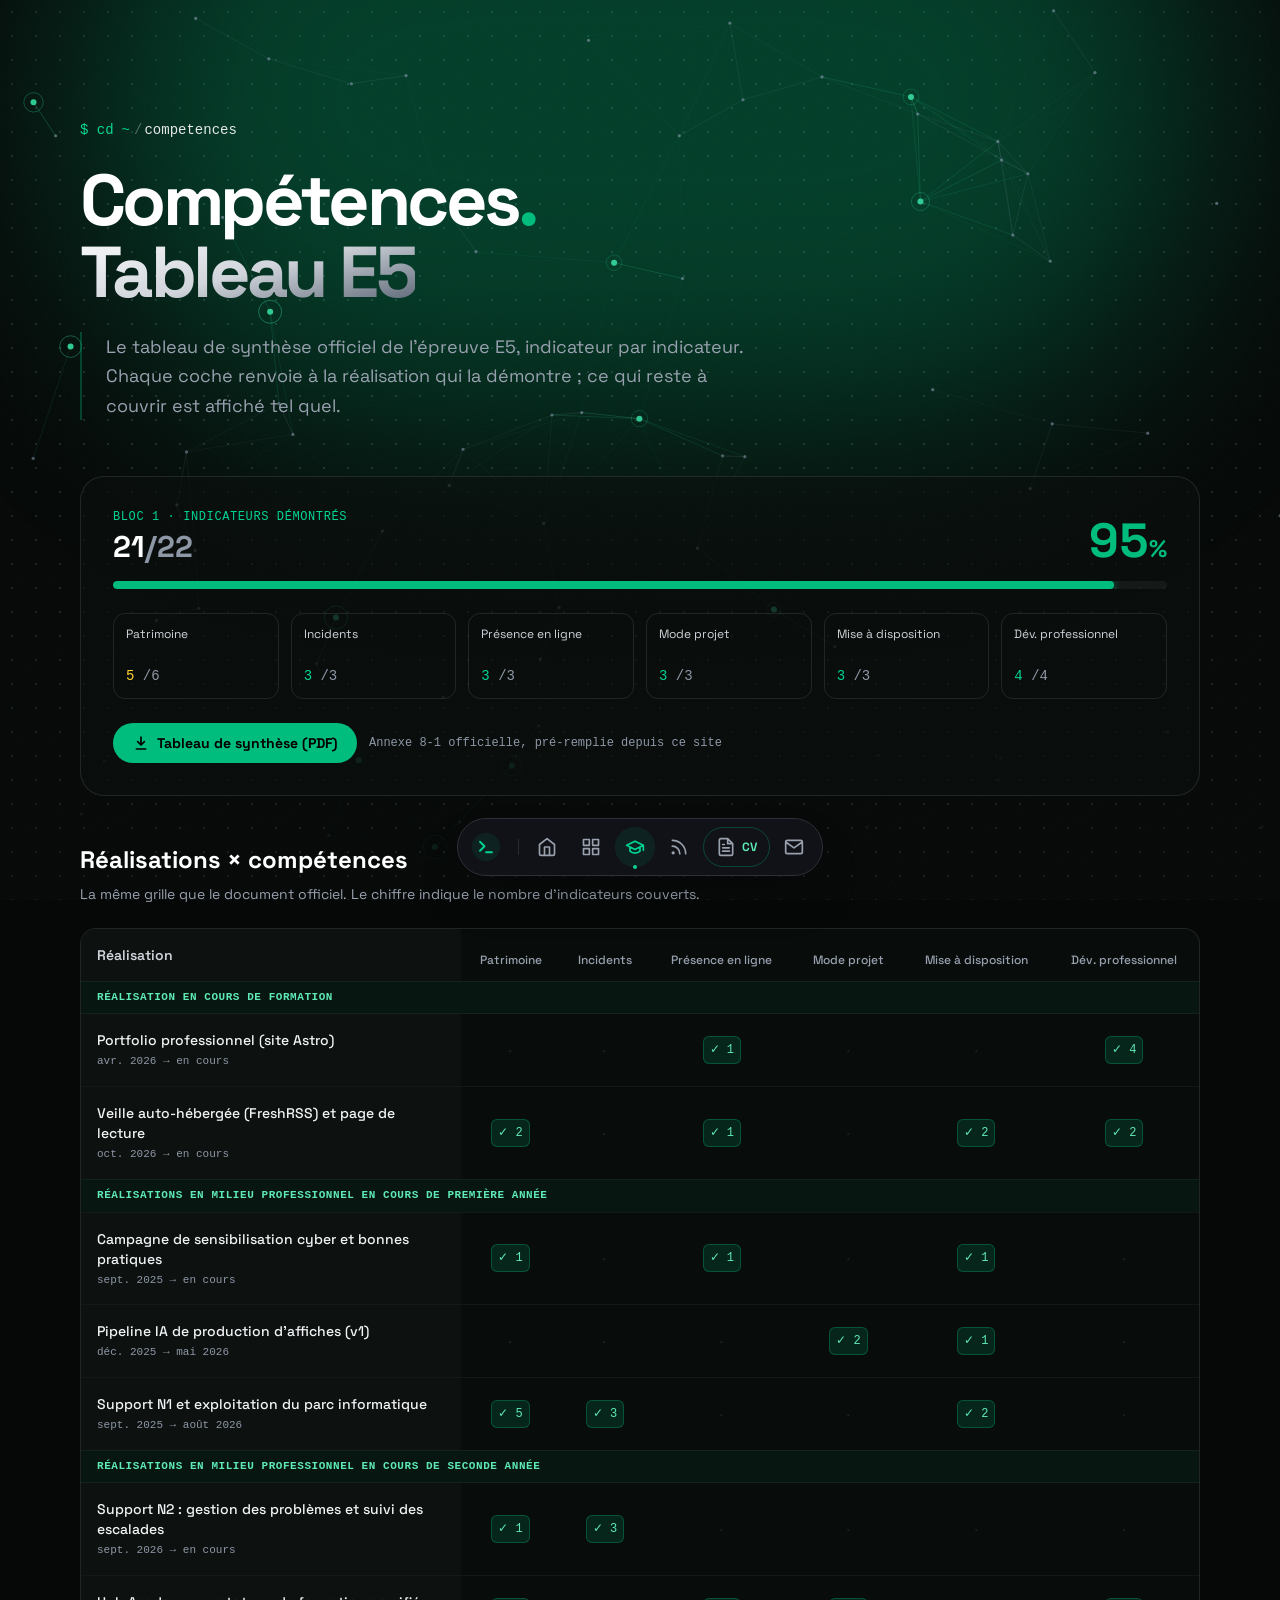
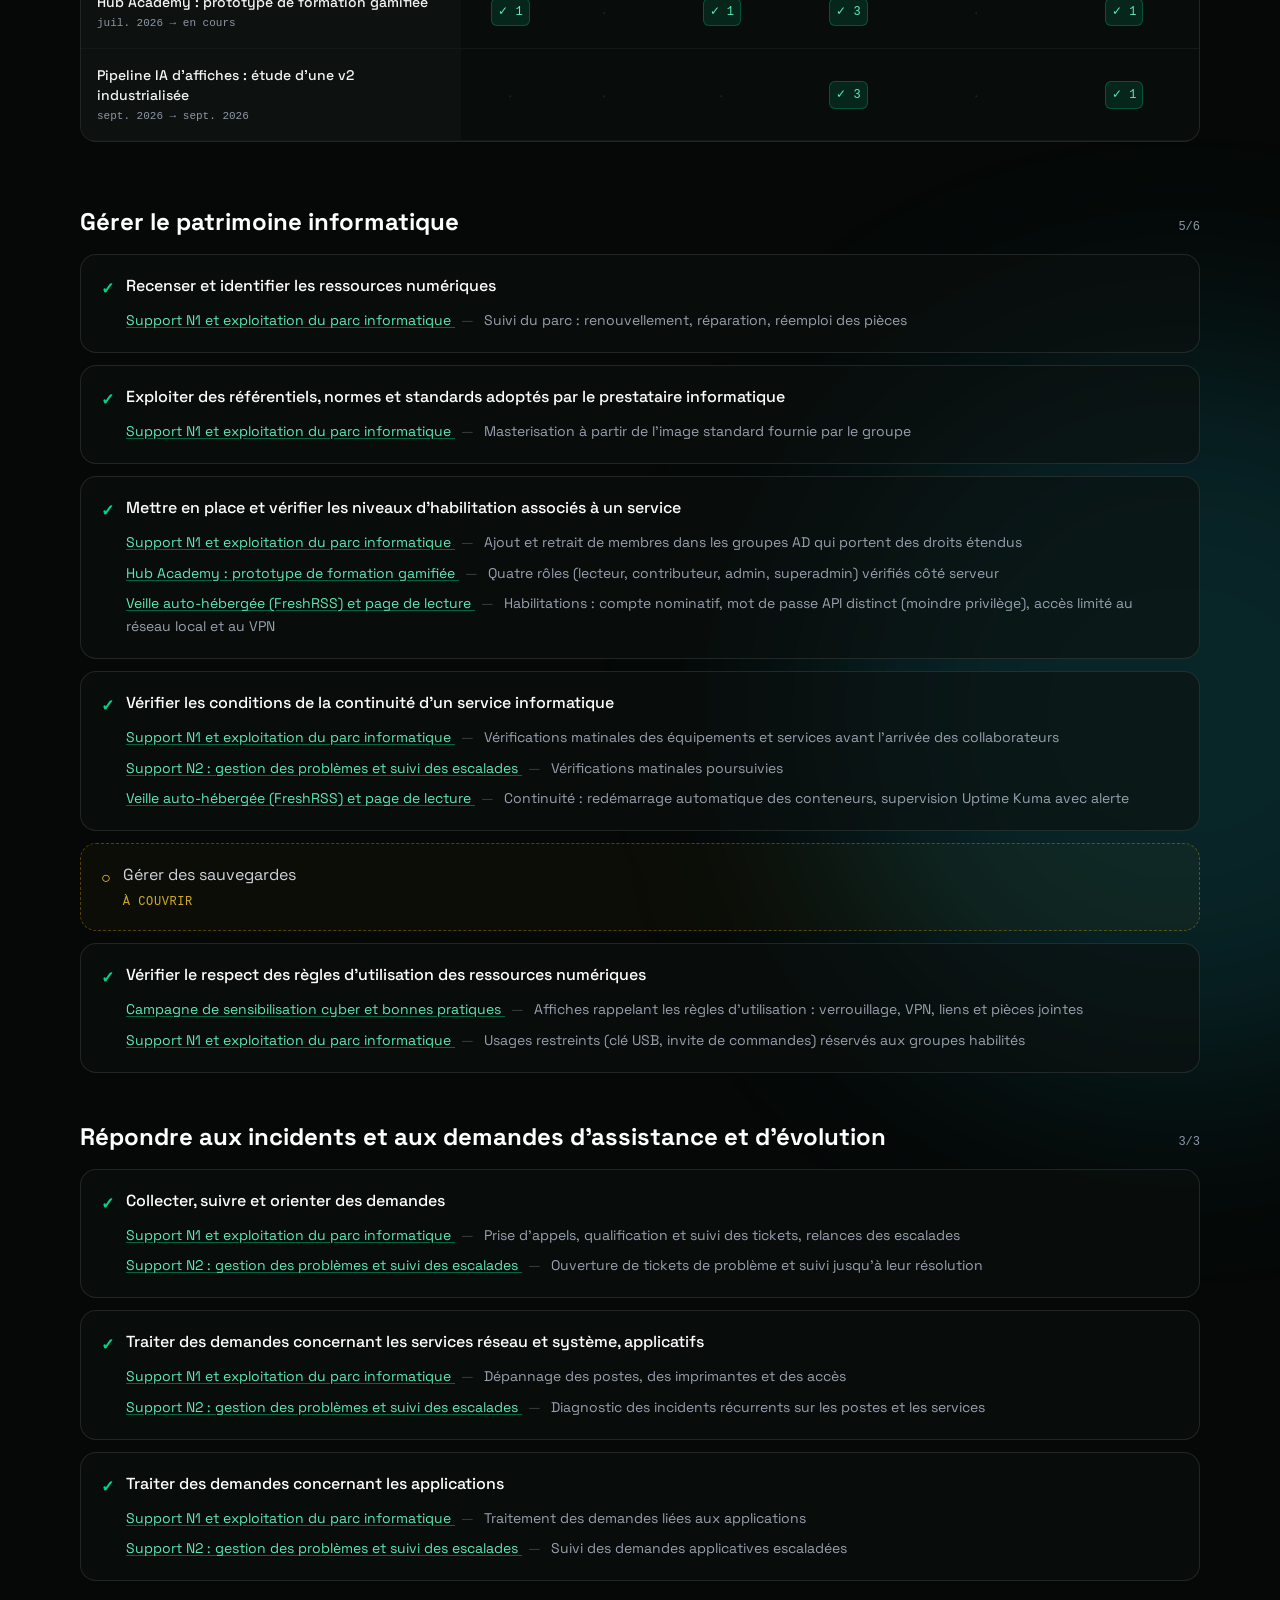
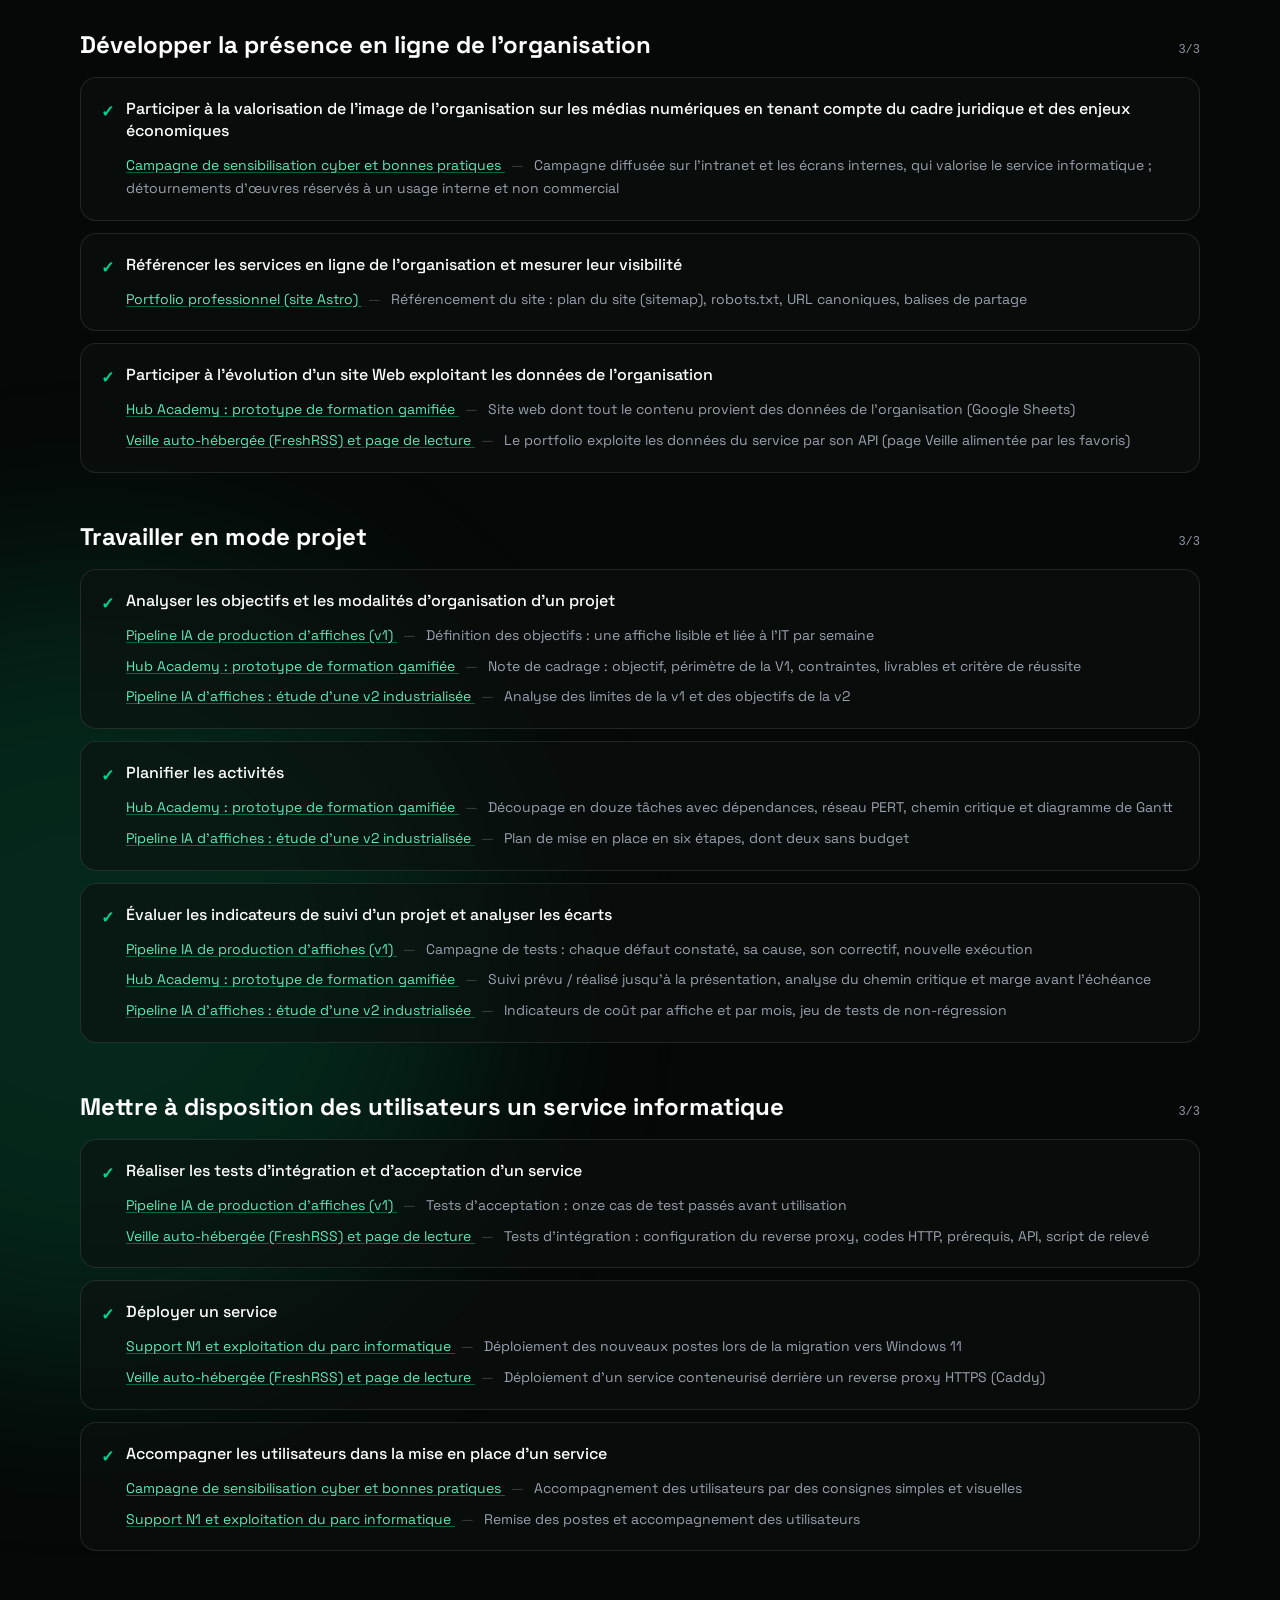
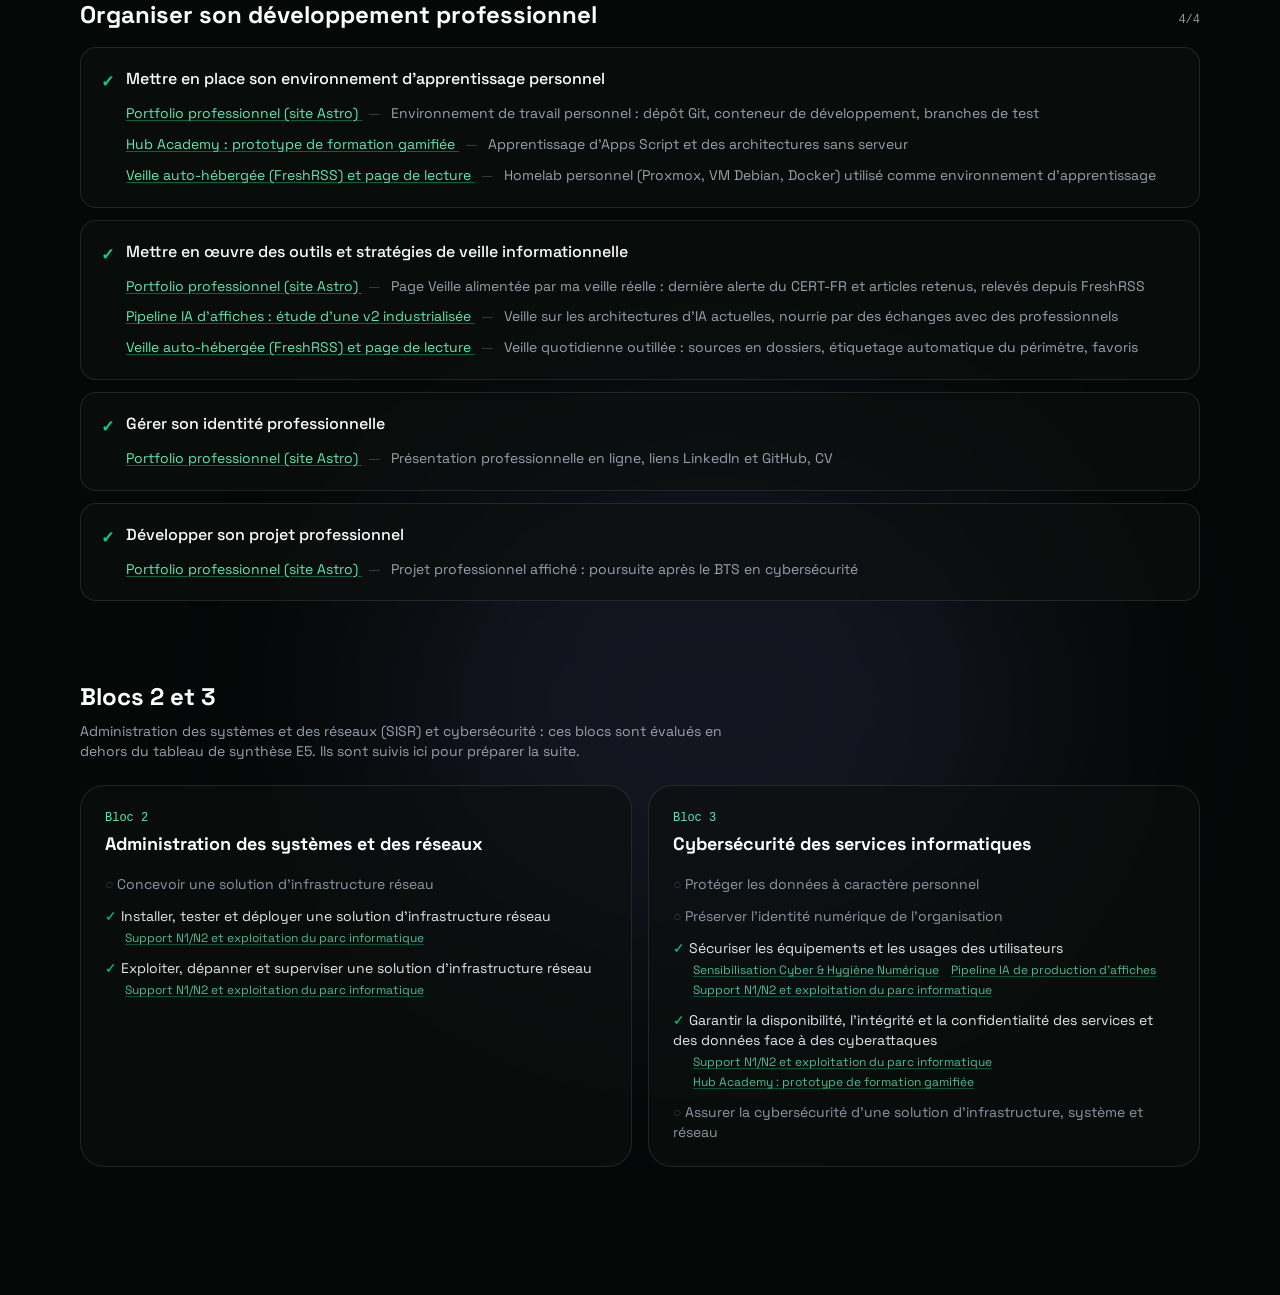
==== commit ee727d77: "Publication du 9cac8b6" ====
--- a/competences/index.html
+++ b/competences/index.html
@@ -1,5 +1,5 @@
 <!DOCTYPE html><html lang="fr" class="dark"> <head><meta charset="UTF-8"><meta name="viewport" content="width=device-width"><link rel="icon" type="image/png" href="/favicon.png"><meta name="generator" content="Astro v7.3.5"><meta name="description" content="Tableau de synthèse de l'épreuve E5 du BTS SIO : les 22 indicateurs du bloc 1, reliés aux réalisations qui les démontrent."><meta name="author" content="Johan Danais"><link rel="canonical" href="https://portfolio.aqualenis.fr/competences/"><meta property="og:type" content="website"><meta property="og:site_name" content="Johan Danais — Portfolio"><meta property="og:locale" content="fr_FR"><meta property="og:url" content="https://portfolio.aqualenis.fr/competences/"><meta property="og:title" content="Compétences BTS SIO — Johan Danais"><meta property="og:description" content="Tableau de synthèse de l'épreuve E5 du BTS SIO : les 22 indicateurs du bloc 1, reliés aux réalisations qui les démontrent."><meta property="og:image" content="https://portfolio.aqualenis.fr/og-image.png"><meta property="og:image:width" content="1200"><meta property="og:image:height" content="630"><meta name="twitter:card" content="summary_large_image"><meta name="twitter:title" content="Compétences BTS SIO — Johan Danais"><meta name="twitter:description" content="Tableau de synthèse de l'épreuve E5 du BTS SIO : les 22 indicateurs du bloc 1, reliés aux réalisations qui les démontrent."><meta name="twitter:image" content="https://portfolio.aqualenis.fr/og-image.png"><!-- Police hébergée avec le site (public/fonts) : aucune requête vers
-             un service tiers, le site fonctionne hors connexion. --><link rel="preload" href="/fonts/space-grotesk-latin-wght-normal.woff2" as="font" type="font/woff2" crossorigin><title>Compétences BTS SIO — Johan Danais</title><meta name="astro-view-transitions-enabled" content="true"> <meta name="astro-view-transitions-fallback" content="animate"><script type="module" src="/_astro/ClientRouter.astro_astro_type_script_index_0_lang.BsCrBuAq.js"></script><meta http-equiv="content-security-policy" content="default-src 'self';img-src 'self' data:;font-src 'self';connect-src 'self';object-src 'none';base-uri 'self';form-action 'none'; script-src 'self' 'sha256-BF0290pkb3jxQsE7z00xR8Imp8X34FLC88L0lkMnrGw=' 'sha256-QzWFZi+FLIx23tnm9SBU4aEgx4x8DsuASP07mfqol/c=' 'sha256-0chmwFk0zaA528yFfGV7J9ppIpdfTPPULncDF3WG7Zs=' 'sha256-eIXWvAmxkr251LJZkjniEK5LcPF3NkapbJepohwYRIc=' 'sha256-Q2BPg90ZMplYY+FSdApNErhpWafg2hcRRbndmvxuL/Q=' 'sha256-Ya0pUYrC7nM5Cn/056TyVuEiz6dFGrzmkWzgON0pF0U=' 'sha256-SHXg3YtOAVshUMT3f+eElYDgbV0kaujWj8DSaXSS4Vs='; style-src 'self' ; style-src-elem 'self' 'unsafe-inline'; style-src-attr 'unsafe-inline';"><link rel="stylesheet" href="/_astro/Layout.R6ldLXRA.css"></head> <!-- Le fond animé (#fond-vivant) est calé sur le body : rien ne doit dépasser
+             un service tiers, le site fonctionne hors connexion. --><link rel="preload" href="/fonts/space-grotesk-latin-wght-normal.woff2" as="font" type="font/woff2" crossorigin><title>Compétences BTS SIO — Johan Danais</title><meta name="astro-view-transitions-enabled" content="true"> <meta name="astro-view-transitions-fallback" content="animate"><script type="module" src="/_astro/ClientRouter.astro_astro_type_script_index_0_lang.BsCrBuAq.js"></script><meta http-equiv="content-security-policy" content="default-src 'self';img-src 'self' data:;font-src 'self';connect-src 'self';object-src 'none';base-uri 'self';form-action 'none'; script-src 'self' 'sha256-BF0290pkb3jxQsE7z00xR8Imp8X34FLC88L0lkMnrGw=' 'sha256-QzWFZi+FLIx23tnm9SBU4aEgx4x8DsuASP07mfqol/c=' 'sha256-0chmwFk0zaA528yFfGV7J9ppIpdfTPPULncDF3WG7Zs=' 'sha256-eIXWvAmxkr251LJZkjniEK5LcPF3NkapbJepohwYRIc=' 'sha256-Q2BPg90ZMplYY+FSdApNErhpWafg2hcRRbndmvxuL/Q=' 'sha256-Ya0pUYrC7nM5Cn/056TyVuEiz6dFGrzmkWzgON0pF0U=' 'sha256-SHXg3YtOAVshUMT3f+eElYDgbV0kaujWj8DSaXSS4Vs='; style-src 'self' ; style-src-elem 'self' 'unsafe-inline'; style-src-attr 'unsafe-inline';"><link rel="stylesheet" href="/_astro/Layout.CaSwZXTl.css"></head> <!-- Le fond animé (#fond-vivant) est calé sur le body : rien ne doit dépasser
 	     sous le body, sinon le bas de page apparaît sans fond. flow-root y contient
 	     les marges des enfants ; un élément « fixed » placé dans un bloc animé
 	     (transform) dépasserait aussi : voir l'infobulle de l'accueil. --> <body class="relative flow-root bg-void text-white font-['Space_Grotesk'] antialiased min-h-screen selection:bg-emerald-500 selection:text-black overflow-x-hidden"> <div data-astro-transition-persist="fond" id="fond-vivant" aria-hidden="true"> <div class="fond-points"></div> <div class="fond-grain"></div> <div class="fond-halos"> <div class="halo halo-emeraude" style="--k:.35; top:-220px; left:calc(50% - 560px); width:1120px; height:640px"></div> <div class="halo halo-cyan" style="--k:.2; top:32%; right:-260px; width:720px; height:720px"></div> <div class="halo halo-emeraude halo-doux" style="--k:.28; top:62%; left:-300px; width:780px; height:780px"></div> <div class="halo halo-violet" style="--k:.15; top:86%; left:30%; width:660px; height:520px"></div> </div> <canvas id="reseau"></canvas> <div id="lueur-souris"></div> </div><script type="module" src="/_astro/FondVivant.astro_astro_type_script_index_0_lang.5u0arES_.js"></script>  <main class="max-w-6xl mx-auto p-4 pt-20 pb-32"> <header class="mb-14 pt-10 relative"> <nav aria-label="Fil d'Ariane" class="font-mono text-sm mb-6"> <ol class="flex flex-wrap items-center gap-x-0.5 text-muted"> <li class="flex items-center"> <span class="text-glow mr-2 select-none" aria-hidden="true">$ cd</span> <a href="/" class="text-emerald-400 hover:text-white transition rounded-sm focus-visible:outline-hidden focus-visible:ring-2 focus-visible:ring-emerald-500" aria-label="Accueil">~</a> </li> <li class="flex items-center"> <span class="px-0.5 text-white/30" aria-hidden="true">/</span> <span class="text-gray-200" aria-current="page">competences</span> </li> </ol> </nav> <h1 class="text-5xl md:text-7xl font-bold mb-6 tracking-tighter leading-none">
--- a/_astro/Layout.CaSwZXTl.css
+++ b/_astro/Layout.CaSwZXTl.css
@@ -0,0 +1 @@
+.astro-route-announcer{clip:rect(0 0 0 0);clip-path:inset(50%);white-space:nowrap;width:1px;height:1px;position:absolute;top:0;left:0;overflow:hidden}@layer properties{@supports (((-webkit-hyphens:none)) and (not (margin-trim:inline))) or ((-moz-orient:inline) and (not (color:rgb(from red r g b)))){*,:before,:after,::backdrop{--tw-translate-x:0;--tw-translate-y:0;--tw-translate-z:0;--tw-scale-x:1;--tw-scale-y:1;--tw-scale-z:1;--tw-rotate-x:initial;--tw-rotate-y:initial;--tw-rotate-z:initial;--tw-skew-x:initial;--tw-skew-y:initial;--tw-space-y-reverse:0;--tw-border-style:solid;--tw-gradient-position:initial;--tw-gradient-from:#0000;--tw-gradient-via:#0000;--tw-gradient-to:#0000;--tw-gradient-stops:initial;--tw-gradient-via-stops:initial;--tw-gradient-from-position:0%;--tw-gradient-via-position:50%;--tw-gradient-to-position:100%;--tw-leading:initial;--tw-font-weight:initial;--tw-tracking:initial;--tw-ordinal:initial;--tw-slashed-zero:initial;--tw-numeric-figure:initial;--tw-numeric-spacing:initial;--tw-numeric-fraction:initial;--tw-shadow:0 0 #0000;--tw-shadow-color:initial;--tw-shadow-alpha:100%;--tw-inset-shadow:0 0 #0000;--tw-inset-shadow-color:initial;--tw-inset-shadow-alpha:100%;--tw-ring-color:initial;--tw-ring-shadow:0 0 #0000;--tw-inset-ring-color:initial;--tw-inset-ring-shadow:0 0 #0000;--tw-ring-inset:initial;--tw-ring-offset-width:0px;--tw-ring-offset-color:#fff;--tw-ring-offset-shadow:0 0 #0000;--tw-outline-style:solid;--tw-blur:initial;--tw-brightness:initial;--tw-contrast:initial;--tw-grayscale:initial;--tw-hue-rotate:initial;--tw-invert:initial;--tw-opacity:initial;--tw-saturate:initial;--tw-sepia:initial;--tw-drop-shadow:initial;--tw-drop-shadow-color:initial;--tw-drop-shadow-alpha:100%;--tw-drop-shadow-size:initial;--tw-backdrop-blur:initial;--tw-backdrop-brightness:initial;--tw-backdrop-contrast:initial;--tw-backdrop-grayscale:initial;--tw-backdrop-hue-rotate:initial;--tw-backdrop-invert:initial;--tw-backdrop-opacity:initial;--tw-backdrop-saturate:initial;--tw-backdrop-sepia:initial;--tw-duration:initial;--tw-ease:initial;--tw-text-shadow-color:initial;--tw-text-shadow-alpha:100%;--tw-content:""}}}@layer theme{:root,:host{--font-sans:"Space Grotesk", sans-serif;--font-mono:ui-monospace, SFMono-Regular, Menlo, Monaco, Consolas, "Liberation Mono", "Courier New", monospace;--color-amber-300:oklch(87.9% .169 91.605);--color-amber-400:oklch(82.8% .189 84.429);--color-emerald-300:oklch(84.5% .143 164.978);--color-emerald-400:oklch(76.5% .177 163.223);--color-emerald-500:oklch(69.6% .17 162.48);--color-emerald-600:oklch(59.6% .145 163.225);--color-emerald-900:oklch(37.8% .077 168.94);--color-gray-100:oklch(96.7% .003 264.542);--color-gray-200:oklch(92.8% .006 264.531);--color-gray-300:oklch(87.2% .01 258.338);--color-gray-400:oklch(70.7% .022 261.325);--color-gray-500:oklch(55.1% .027 264.364);--color-gray-600:oklch(44.6% .03 256.802);--color-gray-800:oklch(27.8% .033 256.848);--color-black:#000;--color-white:#fff;--spacing:.25rem;--container-2xl:42rem;--container-4xl:56rem;--container-6xl:72rem;--text-xs:.75rem;--text-xs--line-height:calc(1 / .75);--text-sm:.875rem;--text-sm--line-height:calc(1.25 / .875);--text-base:1rem;--text-base--line-height:calc(1.5 / 1);--text-lg:1.125rem;--text-lg--line-height:calc(1.75 / 1.125);--text-xl:1.25rem;--text-xl--line-height:calc(1.75 / 1.25);--text-2xl:1.5rem;--text-2xl--line-height:calc(2 / 1.5);--text-3xl:1.875rem;--text-3xl--line-height:calc(2.25 / 1.875);--text-4xl:2.25rem;--text-4xl--line-height:calc(2.5 / 2.25);--text-5xl:3rem;--text-5xl--line-height:1;--text-6xl:3.75rem;--text-6xl--line-height:1;--text-7xl:4.5rem;--text-7xl--line-height:1;--text-8xl:6rem;--text-8xl--line-height:1;--font-weight-medium:500;--font-weight-semibold:600;--font-weight-bold:700;--tracking-tighter:-.05em;--tracking-normal:0em;--tracking-wide:.025em;--tracking-wider:.05em;--tracking-widest:.1em;--leading-tight:1.25;--leading-snug:1.375;--leading-relaxed:1.625;--radius-sm:.25rem;--radius-md:.375rem;--radius-lg:.5rem;--radius-xl:.75rem;--radius-2xl:1rem;--radius-3xl:1.5rem;--ease-out:cubic-bezier(0, 0, .2, 1);--ease-in-out:cubic-bezier(.4, 0, .2, 1);--animate-ping:ping 1s cubic-bezier(0, 0, .2, 1) infinite;--animate-pulse:pulse 2s cubic-bezier(.4, 0, .6, 1) infinite;--blur-sm:8px;--blur-md:12px;--default-transition-duration:.15s;--default-transition-timing-function:cubic-bezier(.4, 0, .2, 1);--default-font-family:var(--font-sans);--default-mono-font-family:var(--font-mono);--color-muted:#8e97a6;--color-surface:oklch(17% .008 170/.62);--color-void:oklch(13% .008 170);--color-glow:oklch(78% .17 162)}}@layer base{*,:after,:before,::backdrop{box-sizing:border-box;border:0 solid;margin:0;padding:0}::file-selector-button{box-sizing:border-box;border:0 solid;margin:0;padding:0}html,:host{-webkit-text-size-adjust:100%;tab-size:4;line-height:1.5;font-family:var(--default-font-family,-apple-system, BlinkMacSystemFont, "Segoe UI", Roboto, "Helvetica Neue", "Noto Sans", Arial, sans-serif, "Apple Color Emoji", "Segoe UI Emoji", "Segoe UI Symbol", "Noto Color Emoji");font-feature-settings:var(--default-font-feature-settings,normal);font-variation-settings:var(--default-font-variation-settings,normal);-webkit-tap-highlight-color:transparent}hr{height:0;color:inherit;border-top-width:1px}abbr:where([title]){text-decoration:underline dotted}h1,h2,h3,h4,h5,h6{font-size:inherit;font-weight:inherit}a{color:inherit;-webkit-text-decoration:inherit;-webkit-text-decoration:inherit;-webkit-text-decoration:inherit;text-decoration:inherit}b,strong{font-weight:bolder}code,kbd,samp,pre{font-family:var(--default-mono-font-family,ui-monospace, SFMono-Regular, Menlo, Monaco, Consolas, "Liberation Mono", "Courier New", monospace);font-feature-settings:var(--default-mono-font-feature-settings,normal);font-variation-settings:var(--default-mono-font-variation-settings,normal);font-size:1em}small{font-size:80%}sub,sup{vertical-align:baseline;font-size:75%;line-height:0;position:relative}sub{bottom:-.25em}sup{top:-.5em}table{text-indent:0;border-color:inherit;border-collapse:collapse}:-moz-focusring:where(:not(iframe)){outline:auto}progress{vertical-align:baseline}summary{display:list-item}ol,ul,menu{list-style:none}img,svg,video,canvas,audio,iframe,embed,object{vertical-align:middle;display:block}img,video{max-width:100%;height:auto}button,input,select,optgroup,textarea{font:inherit;font-feature-settings:inherit;font-variation-settings:inherit;letter-spacing:inherit;color:inherit;opacity:1;background-color:#0000;border-radius:0}::file-selector-button{font:inherit;font-feature-settings:inherit;font-variation-settings:inherit;letter-spacing:inherit;color:inherit;opacity:1;background-color:#0000;border-radius:0}:where(select:is([multiple],[size])) optgroup{font-weight:bolder}:where(select:is([multiple],[size])) optgroup option{padding-inline-start:20px}::file-selector-button{margin-inline-end:4px}::placeholder{opacity:1}@supports (not ((-webkit-appearance:-apple-pay-button))) or (contain-intrinsic-size:1px){::placeholder{color:currentColor}@supports (color:color-mix(in lab, red, red)){::placeholder{color:color-mix(in oklab, currentcolor 50%, transparent)}}}textarea{resize:vertical}::-webkit-search-decoration{-webkit-appearance:none}::-webkit-date-and-time-value{min-height:1lh;text-align:inherit}::-webkit-datetime-edit{display:inline-flex}::-webkit-datetime-edit-fields-wrapper{padding:0}::-webkit-datetime-edit{padding-block:0}::-webkit-datetime-edit-year-field{padding-block:0}::-webkit-datetime-edit-month-field{padding-block:0}::-webkit-datetime-edit-day-field{padding-block:0}::-webkit-datetime-edit-hour-field{padding-block:0}::-webkit-datetime-edit-minute-field{padding-block:0}::-webkit-datetime-edit-second-field{padding-block:0}::-webkit-datetime-edit-millisecond-field{padding-block:0}::-webkit-datetime-edit-meridiem-field{padding-block:0}::-webkit-calendar-picker-indicator{line-height:1}:-moz-ui-invalid{box-shadow:none}button,input:where([type=button],[type=reset],[type=submit]){appearance:button}::file-selector-button{appearance:button}::-webkit-inner-spin-button{height:auto}::-webkit-outer-spin-button{height:auto}[hidden]:where(:not([hidden=until-found])){display:none!important}*,:after,:before,::backdrop{border-color:var(--color-gray-200,currentcolor)}::file-selector-button{border-color:var(--color-gray-200,currentcolor)}}@layer components;@layer utilities{.pointer-events-none{pointer-events:none}.visible{visibility:visible}.absolute{position:absolute}.fixed{position:fixed}.relative{position:relative}.sticky{position:sticky}.inset-0{inset:0}.inset-1\.5{inset:calc(var(--spacing) * 1.5)}.-top-10{top:calc(var(--spacing) * -10)}.top-0{top:0}.top-1\/2{top:50%}.top-4{top:calc(var(--spacing) * 4)}.top-24{top:calc(var(--spacing) * 24)}.right-4{right:calc(var(--spacing) * 4)}.-bottom-0\.5{bottom:calc(var(--spacing) * -.5)}.bottom-0{bottom:0}.bottom-6{bottom:calc(var(--spacing) * 6)}.left-0{left:0}.left-1\/2{left:50%}.left-4{left:calc(var(--spacing) * 4)}.z-0{z-index:0}.z-10{z-index:10}.z-20{z-index:20}.z-50{z-index:50}.z-999{z-index:999}.z-\[-1\]{z-index:-1}.col-span-full{grid-column:1/-1}.container{width:100%}@media (width>=40rem){.container{max-width:40rem}}@media (width>=48rem){.container{max-width:48rem}}@media (width>=64rem){.container{max-width:64rem}}@media (width>=80rem){.container{max-width:80rem}}@media (width>=96rem){.container{max-width:96rem}}.m-auto{margin:auto}.mx-1{margin-inline:var(--spacing)}.mx-1\.5{margin-inline:calc(var(--spacing) * 1.5)}.mx-auto{margin-inline:auto}.mt-0\.5{margin-top:calc(var(--spacing) * .5)}.mt-1{margin-top:var(--spacing)}.mt-2{margin-top:calc(var(--spacing) * 2)}.mt-3{margin-top:calc(var(--spacing) * 3)}.mt-4{margin-top:calc(var(--spacing) * 4)}.mt-6{margin-top:calc(var(--spacing) * 6)}.mt-8{margin-top:calc(var(--spacing) * 8)}.mt-16{margin-top:calc(var(--spacing) * 16)}.mt-\[12vh\]{margin-top:12vh}.mt-auto{margin-top:auto}.mr-2{margin-right:calc(var(--spacing) * 2)}.mb-0{margin-bottom:0}.mb-1{margin-bottom:var(--spacing)}.mb-2{margin-bottom:calc(var(--spacing) * 2)}.mb-3{margin-bottom:calc(var(--spacing) * 3)}.mb-4{margin-bottom:calc(var(--spacing) * 4)}.mb-6{margin-bottom:calc(var(--spacing) * 6)}.mb-8{margin-bottom:calc(var(--spacing) * 8)}.mb-12{margin-bottom:calc(var(--spacing) * 12)}.mb-14{margin-bottom:calc(var(--spacing) * 14)}.mb-16{margin-bottom:calc(var(--spacing) * 16)}.mb-20{margin-bottom:calc(var(--spacing) * 20)}.ml-1{margin-left:var(--spacing)}.ml-3{margin-left:calc(var(--spacing) * 3)}.ml-4{margin-left:calc(var(--spacing) * 4)}.ml-auto{margin-left:auto}.line-clamp-2{-webkit-line-clamp:2;-webkit-box-orient:vertical;display:-webkit-box;overflow:hidden}.block{display:block}.contents{display:contents}.flex{display:flex}.flow-root{display:flow-root}.grid{display:grid}.hidden{display:none}.inline{display:inline}.inline-flex{display:inline-flex}.table{display:table}.h-1{height:var(--spacing)}.h-2{height:calc(var(--spacing) * 2)}.h-2\.5{height:calc(var(--spacing) * 2.5)}.h-4{height:calc(var(--spacing) * 4)}.h-7{height:calc(var(--spacing) * 7)}.h-8{height:calc(var(--spacing) * 8)}.h-10{height:calc(var(--spacing) * 10)}.h-12{height:calc(var(--spacing) * 12)}.h-14{height:calc(var(--spacing) * 14)}.h-20{height:calc(var(--spacing) * 20)}.h-56{height:calc(var(--spacing) * 56)}.h-64{height:calc(var(--spacing) * 64)}.h-84{height:calc(var(--spacing) * 84)}.h-\[220px\]{height:220px}.h-\[400px\]{height:400px}.h-full{height:100%}.h-px{height:1px}.max-h-\[50vh\]{max-height:50vh}.min-h-8{min-height:calc(var(--spacing) * 8)}.min-h-\[200px\]{min-height:200px}.min-h-screen{min-height:100vh}.w-1{width:var(--spacing)}.w-2{width:calc(var(--spacing) * 2)}.w-2\.5{width:calc(var(--spacing) * 2.5)}.w-2\/3{width:66.6667%}.w-8{width:calc(var(--spacing) * 8)}.w-10{width:calc(var(--spacing) * 10)}.w-12{width:calc(var(--spacing) * 12)}.w-14{width:calc(var(--spacing) * 14)}.w-20{width:calc(var(--spacing) * 20)}.w-\[34\%\]{width:34%}.w-\[min\(640px\,calc\(100vw-2rem\)\)\]{width:min(640px,100vw - 2rem)}.w-fit{width:fit-content}.w-full{width:100%}.w-max{width:max-content}.w-px{width:1px}.max-w-2xl{max-width:var(--container-2xl)}.max-w-4xl{max-width:var(--container-4xl)}.max-w-6xl{max-width:var(--container-6xl)}.max-w-\[250px\]{max-width:250px}.min-w-0{min-width:0}.min-w-7{min-width:calc(var(--spacing) * 7)}.min-w-\[820px\]{min-width:820px}.flex-none{flex:none}.flex-shrink{flex-shrink:1}.shrink-0{flex-shrink:0}.grow{flex-grow:1}.border-collapse{border-collapse:collapse}.origin-left{transform-origin:0}.-translate-x-1\/2{--tw-translate-x:calc(calc(1 / 2 * 100%) * -1);translate:var(--tw-translate-x) var(--tw-translate-y)}.-translate-y-1\/2{--tw-translate-y:calc(calc(1 / 2 * 100%) * -1);translate:var(--tw-translate-x) var(--tw-translate-y)}.scale-x-0{--tw-scale-x:0%;scale:var(--tw-scale-x) var(--tw-scale-y)}.transform{transform:var(--tw-rotate-x,) var(--tw-rotate-y,) var(--tw-rotate-z,) var(--tw-skew-x,) var(--tw-skew-y,)}.animate-ping{animation:var(--animate-ping)}.animate-pulse{animation:var(--animate-pulse)}.cursor-pointer{cursor:pointer}.resize{resize:both}.scroll-mt-8{scroll-margin-top:calc(var(--spacing) * 8)}.scroll-mt-24{scroll-margin-top:calc(var(--spacing) * 24)}.auto-rows-\[180px\]{grid-auto-rows:180px}.auto-rows-\[minmax\(180px\,auto\)\]{grid-auto-rows:minmax(180px,auto)}.grid-cols-1{grid-template-columns:repeat(1,minmax(0,1fr))}.grid-cols-2{grid-template-columns:repeat(2,minmax(0,1fr))}.grid-cols-\[auto_1fr\]{grid-template-columns:auto 1fr}.flex-col{flex-direction:column}.flex-wrap{flex-wrap:wrap}.items-baseline{align-items:baseline}.items-center{align-items:center}.items-end{align-items:flex-end}.items-start{align-items:flex-start}.justify-between{justify-content:space-between}.justify-center{justify-content:center}.gap-0\.5{gap:calc(var(--spacing) * .5)}.gap-1{gap:var(--spacing)}.gap-1\.5{gap:calc(var(--spacing) * 1.5)}.gap-2{gap:calc(var(--spacing) * 2)}.gap-3{gap:calc(var(--spacing) * 3)}.gap-4{gap:calc(var(--spacing) * 4)}.gap-6{gap:calc(var(--spacing) * 6)}.gap-8{gap:calc(var(--spacing) * 8)}.gap-16{gap:calc(var(--spacing) * 16)}:where(.space-y-2>:not(:last-child)){--tw-space-y-reverse:0;margin-block-start:calc(calc(var(--spacing) * 2) * var(--tw-space-y-reverse));margin-block-end:calc(calc(var(--spacing) * 2) * calc(1 - var(--tw-space-y-reverse)))}:where(.space-y-3>:not(:last-child)){--tw-space-y-reverse:0;margin-block-start:calc(calc(var(--spacing) * 3) * var(--tw-space-y-reverse));margin-block-end:calc(calc(var(--spacing) * 3) * calc(1 - var(--tw-space-y-reverse)))}:where(.space-y-4>:not(:last-child)){--tw-space-y-reverse:0;margin-block-start:calc(calc(var(--spacing) * 4) * var(--tw-space-y-reverse));margin-block-end:calc(calc(var(--spacing) * 4) * calc(1 - var(--tw-space-y-reverse)))}:where(.space-y-5>:not(:last-child)){--tw-space-y-reverse:0;margin-block-start:calc(calc(var(--spacing) * 5) * var(--tw-space-y-reverse));margin-block-end:calc(calc(var(--spacing) * 5) * calc(1 - var(--tw-space-y-reverse)))}:where(.space-y-12>:not(:last-child)){--tw-space-y-reverse:0;margin-block-start:calc(calc(var(--spacing) * 12) * var(--tw-space-y-reverse));margin-block-end:calc(calc(var(--spacing) * 12) * calc(1 - var(--tw-space-y-reverse)))}.gap-x-0\.5{column-gap:calc(var(--spacing) * .5)}.gap-x-3{column-gap:calc(var(--spacing) * 3)}.gap-x-4{column-gap:calc(var(--spacing) * 4)}.gap-x-6{column-gap:calc(var(--spacing) * 6)}.gap-y-1{row-gap:var(--spacing)}.gap-y-2{row-gap:calc(var(--spacing) * 2)}.truncate{text-overflow:ellipsis;white-space:nowrap;overflow:hidden}.overflow-hidden{overflow:hidden}.overflow-x-auto{overflow-x:auto}.overflow-x-hidden{overflow-x:hidden}.overflow-y-auto{overflow-y:auto}.rounded{border-radius:.25rem}.rounded-2xl{border-radius:var(--radius-2xl)}.rounded-3xl{border-radius:var(--radius-3xl)}.rounded-full{border-radius:2147483647px}.rounded-lg{border-radius:var(--radius-lg)}.rounded-md{border-radius:var(--radius-md)}.rounded-sm{border-radius:var(--radius-sm)}.rounded-xl{border-radius:var(--radius-xl)}.border{border-style:var(--tw-border-style);border-width:1px}.border-y{border-block-style:var(--tw-border-style);border-block-width:1px}.border-t{border-top-style:var(--tw-border-style);border-top-width:1px}.border-b{border-bottom-style:var(--tw-border-style);border-bottom-width:1px}.border-l{border-left-style:var(--tw-border-style);border-left-width:1px}.border-l-2{border-left-style:var(--tw-border-style);border-left-width:2px}.border-dashed{--tw-border-style:dashed;border-style:dashed}.border-\[\#2d3039\]{border-color:#2d3039}.border-amber-400\/30{border-color:#fcbb004d}@supports (color:color-mix(in lab, red, red)){.border-amber-400\/30{border-color:color-mix(in oklab, var(--color-amber-400) 30%, transparent)}}.border-emerald-500\/20{border-color:#00bb7f33}@supports (color:color-mix(in lab, red, red)){.border-emerald-500\/20{border-color:color-mix(in oklab, var(--color-emerald-500) 20%, transparent)}}.border-emerald-500\/25{border-color:#00bb7f40}@supports (color:color-mix(in lab, red, red)){.border-emerald-500\/25{border-color:color-mix(in oklab, var(--color-emerald-500) 25%, transparent)}}.border-emerald-500\/30{border-color:#00bb7f4d}@supports (color:color-mix(in lab, red, red)){.border-emerald-500\/30{border-color:color-mix(in oklab, var(--color-emerald-500) 30%, transparent)}}.border-emerald-500\/50{border-color:#00bb7f80}@supports (color:color-mix(in lab, red, red)){.border-emerald-500\/50{border-color:color-mix(in oklab, var(--color-emerald-500) 50%, transparent)}}.border-white\/5{border-color:#ffffff0d}@supports (color:color-mix(in lab, red, red)){.border-white\/5{border-color:color-mix(in oklab, var(--color-white) 5%, transparent)}}.border-white\/10{border-color:#ffffff1a}@supports (color:color-mix(in lab, red, red)){.border-white\/10{border-color:color-mix(in oklab, var(--color-white) 10%, transparent)}}.border-white\/15{border-color:#ffffff26}@supports (color:color-mix(in lab, red, red)){.border-white\/15{border-color:color-mix(in oklab, var(--color-white) 15%, transparent)}}.surface{background-color:var(--color-surface);-webkit-backdrop-filter:blur(14px)saturate(140%)}.bg-\[\#0d1110\]{background-color:#0d1110}.bg-\[\#0f0f0f\]\/80{background-color:oklab(16.8416% -4.47035e-8 1.49012e-8/.8)}.bg-\[\#0f0f0f\]\/95{background-color:oklab(16.8416% -4.47035e-8 1.49012e-8/.95)}.bg-\[\#28c840\]{background-color:#28c840}.bg-\[\#13151a\]{background-color:#13151a}.bg-\[\#13151a\]\/85{background-color:oklab(19.5847% -.000341676 -.0105488/.85)}.bg-\[\#020202\]{background-color:#020202}.bg-\[\#febc2e\]{background-color:#febc2e}.bg-\[\#ff5f57\]{background-color:#ff5f57}.bg-amber-400\/\[0\.03\]{background-color:#fcbb0008}@supports (color:color-mix(in lab, red, red)){.bg-amber-400\/\[0\.03\]{background-color:color-mix(in oklab, var(--color-amber-400) 3%, transparent)}}.bg-black\/40{background-color:#0006}@supports (color:color-mix(in lab, red, red)){.bg-black\/40{background-color:color-mix(in oklab, var(--color-black) 40%, transparent)}}.bg-emerald-400{background-color:var(--color-emerald-400)}.bg-emerald-500{background-color:var(--color-emerald-500)}.bg-emerald-500\/5{background-color:#00bb7f0d}@supports (color:color-mix(in lab, red, red)){.bg-emerald-500\/5{background-color:color-mix(in oklab, var(--color-emerald-500) 5%, transparent)}}.bg-emerald-500\/10{background-color:#00bb7f1a}@supports (color:color-mix(in lab, red, red)){.bg-emerald-500\/10{background-color:color-mix(in oklab, var(--color-emerald-500) 10%, transparent)}}.bg-emerald-500\/15{background-color:#00bb7f26}@supports (color:color-mix(in lab, red, red)){.bg-emerald-500\/15{background-color:color-mix(in oklab, var(--color-emerald-500) 15%, transparent)}}.bg-emerald-500\/\[0\.06\]{background-color:#00bb7f0f}@supports (color:color-mix(in lab, red, red)){.bg-emerald-500\/\[0\.06\]{background-color:color-mix(in oklab, var(--color-emerald-500) 6%, transparent)}}.bg-emerald-900\/20{background-color:#004e3b33}@supports (color:color-mix(in lab, red, red)){.bg-emerald-900\/20{background-color:color-mix(in oklab, var(--color-emerald-900) 20%, transparent)}}.bg-emerald-900\/30{background-color:#004e3b4d}@supports (color:color-mix(in lab, red, red)){.bg-emerald-900\/30{background-color:color-mix(in oklab, var(--color-emerald-900) 30%, transparent)}}.bg-gray-800{background-color:var(--color-gray-800)}.bg-transparent{background-color:#0000}.bg-void{background-color:var(--color-void)}.bg-white\/5{background-color:#ffffff0d}@supports (color:color-mix(in lab, red, red)){.bg-white\/5{background-color:color-mix(in oklab, var(--color-white) 5%, transparent)}}.bg-white\/10{background-color:#ffffff1a}@supports (color:color-mix(in lab, red, red)){.bg-white\/10{background-color:color-mix(in oklab, var(--color-white) 10%, transparent)}}.bg-white\/\[0\.02\]{background-color:#ffffff05}@supports (color:color-mix(in lab, red, red)){.bg-white\/\[0\.02\]{background-color:color-mix(in oklab, var(--color-white) 2%, transparent)}}.bg-linear-to-br{--tw-gradient-position:to bottom right}@supports (background-image:linear-gradient(in lab, red, red)){.bg-linear-to-br{--tw-gradient-position:to bottom right in oklab}}.bg-linear-to-br{background-image:linear-gradient(var(--tw-gradient-stops))}.bg-linear-to-r{--tw-gradient-position:to right}@supports (background-image:linear-gradient(in lab, red, red)){.bg-linear-to-r{--tw-gradient-position:to right in oklab}}.bg-linear-to-r{background-image:linear-gradient(var(--tw-gradient-stops))}.bg-linear-to-t{--tw-gradient-position:to top}@supports (background-image:linear-gradient(in lab, red, red)){.bg-linear-to-t{--tw-gradient-position:to top in oklab}}.bg-linear-to-t{background-image:linear-gradient(var(--tw-gradient-stops))}.bg-\[linear-gradient\(rgba\(16\,185\,129\,0\.05\)_1px\,transparent_1px\)\,linear-gradient\(90deg\,rgba\(16\,185\,129\,0\.05\)_1px\,transparent_1px\)\]{background-image:linear-gradient(#10b9810d 1px,#0000 1px),linear-gradient(90deg,#10b9810d 1px,#0000 1px)}.from-\[\#0b0d0c\]{--tw-gradient-from:#0b0d0c;--tw-gradient-stops:var(--tw-gradient-via-stops,var(--tw-gradient-position), var(--tw-gradient-from) var(--tw-gradient-from-position), var(--tw-gradient-to) var(--tw-gradient-to-position))}.from-emerald-600{--tw-gradient-from:var(--color-emerald-600);--tw-gradient-stops:var(--tw-gradient-via-stops,var(--tw-gradient-position), var(--tw-gradient-from) var(--tw-gradient-from-position), var(--tw-gradient-to) var(--tw-gradient-to-position))}.from-emerald-900\/20{--tw-gradient-from:#004e3b33}@supports (color:color-mix(in lab, red, red)){.from-emerald-900\/20{--tw-gradient-from:color-mix(in oklab, var(--color-emerald-900) 20%, transparent)}}.from-emerald-900\/20{--tw-gradient-stops:var(--tw-gradient-via-stops,var(--tw-gradient-position), var(--tw-gradient-from) var(--tw-gradient-from-position), var(--tw-gradient-to) var(--tw-gradient-to-position))}.from-transparent{--tw-gradient-from:transparent;--tw-gradient-stops:var(--tw-gradient-via-stops,var(--tw-gradient-position), var(--tw-gradient-from) var(--tw-gradient-from-position), var(--tw-gradient-to) var(--tw-gradient-to-position))}.from-void\/70{--tw-gradient-from:#050807b3}@supports (color:color-mix(in lab, red, red)){.from-void\/70{--tw-gradient-from:color-mix(in oklab, var(--color-void) 70%, transparent)}}.from-void\/70{--tw-gradient-stops:var(--tw-gradient-via-stops,var(--tw-gradient-position), var(--tw-gradient-from) var(--tw-gradient-from-position), var(--tw-gradient-to) var(--tw-gradient-to-position))}.from-white{--tw-gradient-from:var(--color-white);--tw-gradient-stops:var(--tw-gradient-via-stops,var(--tw-gradient-position), var(--tw-gradient-from) var(--tw-gradient-from-position), var(--tw-gradient-to) var(--tw-gradient-to-position))}.via-emerald-500\/80{--tw-gradient-via:#00bb7fcc}@supports (color:color-mix(in lab, red, red)){.via-emerald-500\/80{--tw-gradient-via:color-mix(in oklab, var(--color-emerald-500) 80%, transparent)}}.via-emerald-500\/80{--tw-gradient-via-stops:var(--tw-gradient-position), var(--tw-gradient-from) var(--tw-gradient-from-position), var(--tw-gradient-via) var(--tw-gradient-via-position), var(--tw-gradient-to) var(--tw-gradient-to-position);--tw-gradient-stops:var(--tw-gradient-via-stops)}.via-gray-300{--tw-gradient-via:var(--color-gray-300);--tw-gradient-via-stops:var(--tw-gradient-position), var(--tw-gradient-from) var(--tw-gradient-from-position), var(--tw-gradient-via) var(--tw-gradient-via-position), var(--tw-gradient-to) var(--tw-gradient-to-position);--tw-gradient-stops:var(--tw-gradient-via-stops)}.via-transparent{--tw-gradient-via:transparent;--tw-gradient-via-stops:var(--tw-gradient-position), var(--tw-gradient-from) var(--tw-gradient-from-position), var(--tw-gradient-via) var(--tw-gradient-via-position), var(--tw-gradient-to) var(--tw-gradient-to-position);--tw-gradient-stops:var(--tw-gradient-via-stops)}.to-emerald-400{--tw-gradient-to:var(--color-emerald-400);--tw-gradient-stops:var(--tw-gradient-via-stops,var(--tw-gradient-position), var(--tw-gradient-from) var(--tw-gradient-from-position), var(--tw-gradient-to) var(--tw-gradient-to-position))}.to-emerald-900\/5{--tw-gradient-to:#004e3b0d}@supports (color:color-mix(in lab, red, red)){.to-emerald-900\/5{--tw-gradient-to:color-mix(in oklab, var(--color-emerald-900) 5%, transparent)}}.to-emerald-900\/5{--tw-gradient-stops:var(--tw-gradient-via-stops,var(--tw-gradient-position), var(--tw-gradient-from) var(--tw-gradient-from-position), var(--tw-gradient-to) var(--tw-gradient-to-position))}.to-gray-600{--tw-gradient-to:var(--color-gray-600);--tw-gradient-stops:var(--tw-gradient-via-stops,var(--tw-gradient-position), var(--tw-gradient-from) var(--tw-gradient-from-position), var(--tw-gradient-to) var(--tw-gradient-to-position))}.to-transparent{--tw-gradient-to:transparent;--tw-gradient-stops:var(--tw-gradient-via-stops,var(--tw-gradient-position), var(--tw-gradient-from) var(--tw-gradient-from-position), var(--tw-gradient-to) var(--tw-gradient-to-position))}.\[mask-image\:linear-gradient\(to_bottom\,black_30\%\,transparent\)\]{-webkit-mask-image:linear-gradient(#000 30%,#0000);mask-image:linear-gradient(#000 30%,#0000)}.bg-\[size\:24px_24px\]{background-size:24px 24px}.bg-size-\[50px_50px\]{background-size:50px 50px}.bg-size-\[…\]{background-size:…}.bg-clip-text{-webkit-background-clip:text;background-clip:text}.object-contain{object-fit:contain}.object-cover{object-fit:cover}.p-0{padding:0}.p-1{padding:var(--spacing)}.p-2{padding:calc(var(--spacing) * 2)}.p-3{padding:calc(var(--spacing) * 3)}.p-4{padding:calc(var(--spacing) * 4)}.p-5{padding:calc(var(--spacing) * 5)}.p-6{padding:calc(var(--spacing) * 6)}.p-7{padding:calc(var(--spacing) * 7)}.p-8{padding:calc(var(--spacing) * 8)}.px-0\.5{padding-inline:calc(var(--spacing) * .5)}.px-1\.5{padding-inline:calc(var(--spacing) * 1.5)}.px-2{padding-inline:calc(var(--spacing) * 2)}.px-3{padding-inline:calc(var(--spacing) * 3)}.px-4{padding-inline:calc(var(--spacing) * 4)}.px-5{padding-inline:calc(var(--spacing) * 5)}.px-6{padding-inline:calc(var(--spacing) * 6)}.px-10{padding-inline:calc(var(--spacing) * 10)}.py-0\.5{padding-block:calc(var(--spacing) * .5)}.py-1{padding-block:var(--spacing)}.py-1\.5{padding-block:calc(var(--spacing) * 1.5)}.py-2{padding-block:calc(var(--spacing) * 2)}.py-2\.5{padding-block:calc(var(--spacing) * 2.5)}.py-3{padding-block:calc(var(--spacing) * 3)}.py-4{padding-block:calc(var(--spacing) * 4)}.py-6{padding-block:calc(var(--spacing) * 6)}.py-12{padding-block:calc(var(--spacing) * 12)}.pt-2{padding-top:calc(var(--spacing) * 2)}.pt-4{padding-top:calc(var(--spacing) * 4)}.pt-5{padding-top:calc(var(--spacing) * 5)}.pt-10{padding-top:calc(var(--spacing) * 10)}.pt-20{padding-top:calc(var(--spacing) * 20)}.pb-12{padding-bottom:calc(var(--spacing) * 12)}.pb-32{padding-bottom:calc(var(--spacing) * 32)}.pl-0{padding-left:0}.pl-4{padding-left:calc(var(--spacing) * 4)}.pl-5{padding-left:calc(var(--spacing) * 5)}.pl-6{padding-left:calc(var(--spacing) * 6)}.text-center{text-align:center}.text-left{text-align:left}.text-right{text-align:right}.align-bottom{vertical-align:bottom}.align-middle{vertical-align:middle}.align-top{vertical-align:top}.font-\[\'Space_Grotesk\'\]{font-family:Space Grotesk}.font-mono{font-family:var(--font-mono)}.font-sans{font-family:var(--font-sans)}.text-2xl{font-size:var(--text-2xl);line-height:var(--tw-leading,var(--text-2xl--line-height))}.text-3xl{font-size:var(--text-3xl);line-height:var(--tw-leading,var(--text-3xl--line-height))}.text-4xl{font-size:var(--text-4xl);line-height:var(--tw-leading,var(--text-4xl--line-height))}.text-5xl{font-size:var(--text-5xl);line-height:var(--tw-leading,var(--text-5xl--line-height))}.text-6xl{font-size:var(--text-6xl);line-height:var(--tw-leading,var(--text-6xl--line-height))}.text-base{font-size:var(--text-base);line-height:var(--tw-leading,var(--text-base--line-height))}.text-lg{font-size:var(--text-lg);line-height:var(--tw-leading,var(--text-lg--line-height))}.text-sm{font-size:var(--text-sm);line-height:var(--tw-leading,var(--text-sm--line-height))}.text-xl{font-size:var(--text-xl);line-height:var(--tw-leading,var(--text-xl--line-height))}.text-xs{font-size:var(--text-xs);line-height:var(--tw-leading,var(--text-xs--line-height))}.text-\[10px\]{font-size:10px}.text-\[11px\]{font-size:11px}.leading-none{--tw-leading:1;line-height:1}.leading-relaxed{--tw-leading:var(--leading-relaxed);line-height:var(--leading-relaxed)}.leading-snug{--tw-leading:var(--leading-snug);line-height:var(--leading-snug)}.leading-tight{--tw-leading:var(--leading-tight);line-height:var(--leading-tight)}.font-bold{--tw-font-weight:var(--font-weight-bold);font-weight:var(--font-weight-bold)}.font-medium{--tw-font-weight:var(--font-weight-medium);font-weight:var(--font-weight-medium)}.font-semibold{--tw-font-weight:var(--font-weight-semibold);font-weight:var(--font-weight-semibold)}.tracking-\[0\.5em\]{--tw-tracking:.5em;letter-spacing:.5em}.tracking-normal{--tw-tracking:var(--tracking-normal);letter-spacing:var(--tracking-normal)}.tracking-tighter{--tw-tracking:var(--tracking-tighter);letter-spacing:var(--tracking-tighter)}.tracking-wide{--tw-tracking:var(--tracking-wide);letter-spacing:var(--tracking-wide)}.tracking-wider{--tw-tracking:var(--tracking-wider);letter-spacing:var(--tracking-wider)}.tracking-widest{--tw-tracking:var(--tracking-widest);letter-spacing:var(--tracking-widest)}.text-balance{text-wrap:balance}.text-wrap{text-wrap:wrap}.whitespace-nowrap{white-space:nowrap}.text-amber-300{color:var(--color-amber-300)}.text-amber-300\/80{color:#ffd236cc}@supports (color:color-mix(in lab, red, red)){.text-amber-300\/80{color:color-mix(in oklab, var(--color-amber-300) 80%, transparent)}}.text-black{color:var(--color-black)}.text-emerald-300{color:var(--color-emerald-300)}.text-emerald-300\/80{color:#5ee9b5cc}@supports (color:color-mix(in lab, red, red)){.text-emerald-300\/80{color:color-mix(in oklab, var(--color-emerald-300) 80%, transparent)}}.text-emerald-400{color:var(--color-emerald-400)}.text-emerald-500{color:var(--color-emerald-500)}.text-glow{color:var(--color-glow)}.text-gray-100{color:var(--color-gray-100)}.text-gray-200{color:var(--color-gray-200)}.text-gray-300{color:var(--color-gray-300)}.text-gray-400{color:var(--color-gray-400)}.text-gray-500{color:var(--color-gray-500)}.text-muted{color:var(--color-muted)}.text-transparent{color:#0000}.text-white{color:var(--color-white)}.text-white\/10{color:#ffffff1a}@supports (color:color-mix(in lab, red, red)){.text-white\/10{color:color-mix(in oklab, var(--color-white) 10%, transparent)}}.text-white\/20{color:#fff3}@supports (color:color-mix(in lab, red, red)){.text-white\/20{color:color-mix(in oklab, var(--color-white) 20%, transparent)}}.text-white\/30{color:#ffffff4d}@supports (color:color-mix(in lab, red, red)){.text-white\/30{color:color-mix(in oklab, var(--color-white) 30%, transparent)}}.normal-case{text-transform:none}.uppercase{text-transform:uppercase}.italic{font-style:italic}.tabular-nums{--tw-numeric-spacing:tabular-nums;font-variant-numeric:var(--tw-ordinal,) var(--tw-slashed-zero,) var(--tw-numeric-figure,) var(--tw-numeric-spacing,) var(--tw-numeric-fraction,)}.underline{text-decoration-line:underline}.decoration-emerald-500\/40{text-decoration-color:#00bb7f66}@supports (color:color-mix(in lab, red, red)){.decoration-emerald-500\/40{-webkit-text-decoration-color:color-mix(in oklab, var(--color-emerald-500) 40%, transparent);-webkit-text-decoration-color:color-mix(in oklab, var(--color-emerald-500) 40%, transparent);text-decoration-color:color-mix(in oklab, var(--color-emerald-500) 40%, transparent)}}.decoration-emerald-500\/50{text-decoration-color:#00bb7f80}@supports (color:color-mix(in lab, red, red)){.decoration-emerald-500\/50{-webkit-text-decoration-color:color-mix(in oklab, var(--color-emerald-500) 50%, transparent);-webkit-text-decoration-color:color-mix(in oklab, var(--color-emerald-500) 50%, transparent);text-decoration-color:color-mix(in oklab, var(--color-emerald-500) 50%, transparent)}}.underline-offset-2{text-underline-offset:2px}.antialiased{-webkit-font-smoothing:antialiased;-moz-osx-font-smoothing:grayscale}.opacity-0{opacity:0}.opacity-30{opacity:.3}.opacity-40{opacity:.4}.opacity-50{opacity:.5}.opacity-75{opacity:.75}.opacity-80{opacity:.8}.opacity-100{opacity:1}.shadow-2xl{--tw-shadow:0 25px 50px -12px var(--tw-shadow-color,#00000040);box-shadow:var(--tw-inset-shadow), var(--tw-inset-ring-shadow), var(--tw-ring-offset-shadow), var(--tw-ring-shadow), var(--tw-shadow)}.shadow-\[0_0_10px_rgba\(16\,185\,129\,0\.6\)\]{--tw-shadow:0 0 10px var(--tw-shadow-color,#10b98199);box-shadow:var(--tw-inset-shadow), var(--tw-inset-ring-shadow), var(--tw-ring-offset-shadow), var(--tw-ring-shadow), var(--tw-shadow)}.shadow-\[0_0_10px_rgba\(16\,185\,129\,0\.8\)\]{--tw-shadow:0 0 10px var(--tw-shadow-color,#10b981cc);box-shadow:var(--tw-inset-shadow), var(--tw-inset-ring-shadow), var(--tw-ring-offset-shadow), var(--tw-ring-shadow), var(--tw-shadow)}.shadow-\[0_0_12px_rgba\(16\,185\,129\,0\.6\)\]{--tw-shadow:0 0 12px var(--tw-shadow-color,#10b98199);box-shadow:var(--tw-inset-shadow), var(--tw-inset-ring-shadow), var(--tw-ring-offset-shadow), var(--tw-ring-shadow), var(--tw-shadow)}.shadow-\[0_0_15px_rgba\(16\,185\,129\,0\.1\)\]{--tw-shadow:0 0 15px var(--tw-shadow-color,#10b9811a);box-shadow:var(--tw-inset-shadow), var(--tw-inset-ring-shadow), var(--tw-ring-offset-shadow), var(--tw-ring-shadow), var(--tw-shadow)}.shadow-\[0_0_20px_rgba\(16\,185\,129\,0\.2\)\]{--tw-shadow:0 0 20px var(--tw-shadow-color,#10b98133);box-shadow:var(--tw-inset-shadow), var(--tw-inset-ring-shadow), var(--tw-ring-offset-shadow), var(--tw-ring-shadow), var(--tw-shadow)}.shadow-\[0_0_20px_rgba\(16\,185\,129\,0\.4\)\]{--tw-shadow:0 0 20px var(--tw-shadow-color,#10b98166);box-shadow:var(--tw-inset-shadow), var(--tw-inset-ring-shadow), var(--tw-ring-offset-shadow), var(--tw-ring-shadow), var(--tw-shadow)}.shadow-\[0_0_20px_rgba\(16\,185\,129\,0\.15\)\]{--tw-shadow:0 0 20px var(--tw-shadow-color,#10b98126);box-shadow:var(--tw-inset-shadow), var(--tw-inset-ring-shadow), var(--tw-ring-offset-shadow), var(--tw-ring-shadow), var(--tw-shadow)}.shadow-\[0_0_24px_rgba\(16\,185\,129\,0\.35\)\]{--tw-shadow:0 0 24px var(--tw-shadow-color,#10b98159);box-shadow:var(--tw-inset-shadow), var(--tw-inset-ring-shadow), var(--tw-ring-offset-shadow), var(--tw-ring-shadow), var(--tw-shadow)}.shadow-\[0_0_40px_rgba\(16\,185\,129\,0\.08\)\]{--tw-shadow:0 0 40px var(--tw-shadow-color,#10b98114);box-shadow:var(--tw-inset-shadow), var(--tw-inset-ring-shadow), var(--tw-ring-offset-shadow), var(--tw-ring-shadow), var(--tw-shadow)}.shadow-\[0_0_60px_rgba\(16\,185\,129\,0\.15\)\]{--tw-shadow:0 0 60px var(--tw-shadow-color,#10b98126);box-shadow:var(--tw-inset-shadow), var(--tw-inset-ring-shadow), var(--tw-ring-offset-shadow), var(--tw-ring-shadow), var(--tw-shadow)}.shadow-lg{--tw-shadow:0 10px 15px -3px var(--tw-shadow-color,#0000001a), 0 4px 6px -4px var(--tw-shadow-color,#0000001a);box-shadow:var(--tw-inset-shadow), var(--tw-inset-ring-shadow), var(--tw-ring-offset-shadow), var(--tw-ring-shadow), var(--tw-shadow)}.shadow-xl{--tw-shadow:0 20px 25px -5px var(--tw-shadow-color,#0000001a), 0 8px 10px -6px var(--tw-shadow-color,#0000001a);box-shadow:var(--tw-inset-shadow), var(--tw-inset-ring-shadow), var(--tw-ring-offset-shadow), var(--tw-ring-shadow), var(--tw-shadow)}.outline-hidden{--tw-outline-style:none;outline-style:none}@media (forced-colors:active){.outline-hidden{outline-offset:2px;outline:2px solid #0000}}.outline{outline-style:var(--tw-outline-style);outline-width:1px}.blur-\[80px\]{--tw-blur:blur(80px);filter:var(--tw-blur,) var(--tw-brightness,) var(--tw-contrast,) var(--tw-grayscale,) var(--tw-hue-rotate,) var(--tw-invert,) var(--tw-saturate,) var(--tw-sepia,) var(--tw-drop-shadow,)}.blur-\[120px\]{--tw-blur:blur(120px);filter:var(--tw-blur,) var(--tw-brightness,) var(--tw-contrast,) var(--tw-grayscale,) var(--tw-hue-rotate,) var(--tw-invert,) var(--tw-saturate,) var(--tw-sepia,) var(--tw-drop-shadow,)}.drop-shadow-\[0_0_10px_rgba\(16\,185\,129\,0\.8\)\]{--tw-drop-shadow-size:drop-shadow(0 0 10px var(--tw-drop-shadow-color,#10b981cc));--tw-drop-shadow:var(--tw-drop-shadow-size);filter:var(--tw-blur,) var(--tw-brightness,) var(--tw-contrast,) var(--tw-grayscale,) var(--tw-hue-rotate,) var(--tw-invert,) var(--tw-saturate,) var(--tw-sepia,) var(--tw-drop-shadow,)}.grayscale{--tw-grayscale:grayscale(100%);filter:var(--tw-blur,) var(--tw-brightness,) var(--tw-contrast,) var(--tw-grayscale,) var(--tw-hue-rotate,) var(--tw-invert,) var(--tw-saturate,) var(--tw-sepia,) var(--tw-drop-shadow,)}.filter{filter:var(--tw-blur,) var(--tw-brightness,) var(--tw-contrast,) var(--tw-grayscale,) var(--tw-hue-rotate,) var(--tw-invert,) var(--tw-saturate,) var(--tw-sepia,) var(--tw-drop-shadow,)}.backdrop-blur-md{--tw-backdrop-blur:blur(var(--blur-md));backdrop-filter:var(--tw-backdrop-blur,) var(--tw-backdrop-brightness,) var(--tw-backdrop-contrast,) var(--tw-backdrop-grayscale,) var(--tw-backdrop-hue-rotate,) var(--tw-backdrop-invert,) var(--tw-backdrop-opacity,) var(--tw-backdrop-saturate,) var(--tw-backdrop-sepia,)}.backdrop-blur-sm{--tw-backdrop-blur:blur(var(--blur-sm));backdrop-filter:var(--tw-backdrop-blur,) var(--tw-backdrop-brightness,) var(--tw-backdrop-contrast,) var(--tw-backdrop-grayscale,) var(--tw-backdrop-hue-rotate,) var(--tw-backdrop-invert,) var(--tw-backdrop-opacity,) var(--tw-backdrop-saturate,) var(--tw-backdrop-sepia,)}.backdrop-filter{backdrop-filter:var(--tw-backdrop-blur,) var(--tw-backdrop-brightness,) var(--tw-backdrop-contrast,) var(--tw-backdrop-grayscale,) var(--tw-backdrop-hue-rotate,) var(--tw-backdrop-invert,) var(--tw-backdrop-opacity,) var(--tw-backdrop-saturate,) var(--tw-backdrop-sepia,)}.transition{transition-property:color,background-color,border-color,outline-color,text-decoration-color,fill,stroke,--tw-gradient-from,--tw-gradient-via,--tw-gradient-to,opacity,box-shadow,transform,translate,scale,rotate,filter,-webkit-backdrop-filter,backdrop-filter,display,content-visibility,overlay,pointer-events;transition-timing-function:var(--tw-ease,var(--default-transition-timing-function));transition-duration:var(--tw-duration,var(--default-transition-duration))}.transition-all{transition-property:all;transition-timing-function:var(--tw-ease,var(--default-transition-timing-function));transition-duration:var(--tw-duration,var(--default-transition-duration))}.transition-colors{transition-property:color,background-color,border-color,outline-color,text-decoration-color,fill,stroke,--tw-gradient-from,--tw-gradient-via,--tw-gradient-to;transition-timing-function:var(--tw-ease,var(--default-transition-timing-function));transition-duration:var(--tw-duration,var(--default-transition-duration))}.transition-opacity{transition-property:opacity;transition-timing-function:var(--tw-ease,var(--default-transition-timing-function));transition-duration:var(--tw-duration,var(--default-transition-duration))}.transition-transform{transition-property:transform,translate,scale,rotate;transition-timing-function:var(--tw-ease,var(--default-transition-timing-function));transition-duration:var(--tw-duration,var(--default-transition-duration))}.duration-100{--tw-duration:.1s;transition-duration:.1s}.duration-200{--tw-duration:.2s;transition-duration:.2s}.duration-300{--tw-duration:.3s;transition-duration:.3s}.duration-500{--tw-duration:.5s;transition-duration:.5s}.duration-700{--tw-duration:.7s;transition-duration:.7s}.ease-\[cubic-bezier\(0\.23\,1\,0\.32\,1\)\]{--tw-ease:cubic-bezier(.23,1,.32,1);transition-timing-function:cubic-bezier(.23,1,.32,1)}.ease-in-out{--tw-ease:var(--ease-in-out);transition-timing-function:var(--ease-in-out)}.ease-out{--tw-ease:var(--ease-out);transition-timing-function:var(--ease-out)}.select-none{-webkit-user-select:none;user-select:none}.text-shadow-\[0_0_24px_oklch\(0\.78_0\.17_162\/0\.7\)\]{text-shadow:0 0 24px var(--tw-text-shadow-color,oklch(78% .17 162/.7))}@media (hover:hover){.group-hover\:translate-x-1:is(:where(.group):hover *){--tw-translate-x:var(--spacing);translate:var(--tw-translate-x) var(--tw-translate-y)}.group-hover\:scale-105:is(:where(.group):hover *){--tw-scale-x:105%;--tw-scale-y:105%;--tw-scale-z:105%;scale:var(--tw-scale-x) var(--tw-scale-y)}.group-hover\:rotate-12:is(:where(.group):hover *){rotate:12deg}.group-hover\:border-emerald-500:is(:where(.group):hover *){border-color:var(--color-emerald-500)}.group-hover\:bg-emerald-500:is(:where(.group):hover *){background-color:var(--color-emerald-500)}.group-hover\:text-black:is(:where(.group):hover *){color:var(--color-black)}.group-hover\:text-emerald-300:is(:where(.group):hover *){color:var(--color-emerald-300)}.group-hover\:text-emerald-400:is(:where(.group):hover *){color:var(--color-emerald-400)}.group-hover\:opacity-100:is(:where(.group):hover *){opacity:1}.group-hover\/icon\:scale-110:is(:where(.group\/icon):hover *){--tw-scale-x:110%;--tw-scale-y:110%;--tw-scale-z:110%;scale:var(--tw-scale-x) var(--tw-scale-y)}.group-hover\/icon\:opacity-100:is(:where(.group\/icon):hover *),.group-hover\/pal\:opacity-100:is(:where(.group\/pal):hover *){opacity:1}}.group-focus-visible\/icon\:opacity-100:is(:where(.group\/icon):focus-visible *),.group-focus-visible\/pal\:opacity-100:is(:where(.group\/pal):focus-visible *){opacity:1}.selection\:bg-emerald-500 ::selection,.selection\:bg-emerald-500::selection{background-color:var(--color-emerald-500)}.selection\:text-black ::selection,.selection\:text-black::selection{color:var(--color-black)}.placeholder\:text-muted::placeholder{color:var(--color-muted)}.backdrop\:bg-black\/60::backdrop{background-color:#0009}@supports (color:color-mix(in lab, red, red)){.backdrop\:bg-black\/60::backdrop{background-color:color-mix(in oklab, var(--color-black) 60%, transparent)}}.backdrop\:backdrop-blur-sm::backdrop{--tw-backdrop-blur:blur(var(--blur-sm));backdrop-filter:var(--tw-backdrop-blur,) var(--tw-backdrop-brightness,) var(--tw-backdrop-contrast,) var(--tw-backdrop-grayscale,) var(--tw-backdrop-hue-rotate,) var(--tw-backdrop-invert,) var(--tw-backdrop-opacity,) var(--tw-backdrop-saturate,) var(--tw-backdrop-sepia,)}.after\:absolute:after{content:var(--tw-content);position:absolute}.after\:inset-0:after{content:var(--tw-content);inset:0}.after\:z-10:after{content:var(--tw-content);z-index:10}.after\:rounded-3xl:after{content:var(--tw-content);border-radius:var(--radius-3xl)}@media (hover:hover){.hover\:scale-105:hover{--tw-scale-x:105%;--tw-scale-y:105%;--tw-scale-z:105%;scale:var(--tw-scale-x) var(--tw-scale-y)}.hover\:border-\[\#0a66c2\]\/60:hover{border-color:oklab(51.5585% -.0429867 -.157439/.6)}.hover\:border-emerald-500\/30:hover{border-color:#00bb7f4d}@supports (color:color-mix(in lab, red, red)){.hover\:border-emerald-500\/30:hover{border-color:color-mix(in oklab, var(--color-emerald-500) 30%, transparent)}}.hover\:border-emerald-500\/40:hover{border-color:#00bb7f66}@supports (color:color-mix(in lab, red, red)){.hover\:border-emerald-500\/40:hover{border-color:color-mix(in oklab, var(--color-emerald-500) 40%, transparent)}}.hover\:border-emerald-500\/50:hover{border-color:#00bb7f80}@supports (color:color-mix(in lab, red, red)){.hover\:border-emerald-500\/50:hover{border-color:color-mix(in oklab, var(--color-emerald-500) 50%, transparent)}}.hover\:border-white\/50:hover{border-color:#ffffff80}@supports (color:color-mix(in lab, red, red)){.hover\:border-white\/50:hover{border-color:color-mix(in oklab, var(--color-white) 50%, transparent)}}.hover\:bg-emerald-400:hover{background-color:var(--color-emerald-400)}.hover\:bg-emerald-500:hover{background-color:var(--color-emerald-500)}.hover\:bg-emerald-500\/10:hover{background-color:#00bb7f1a}@supports (color:color-mix(in lab, red, red)){.hover\:bg-emerald-500\/10:hover{background-color:color-mix(in oklab, var(--color-emerald-500) 10%, transparent)}}.hover\:bg-white\/10:hover{background-color:#ffffff1a}@supports (color:color-mix(in lab, red, red)){.hover\:bg-white\/10:hover{background-color:color-mix(in oklab, var(--color-white) 10%, transparent)}}.hover\:bg-white\/\[0\.02\]:hover{background-color:#ffffff05}@supports (color:color-mix(in lab, red, red)){.hover\:bg-white\/\[0\.02\]:hover{background-color:color-mix(in oklab, var(--color-white) 2%, transparent)}}.hover\:text-\[\#4c9be8\]:hover{color:#4c9be8}.hover\:text-black:hover{color:var(--color-black)}.hover\:text-emerald-400:hover{color:var(--color-emerald-400)}.hover\:text-white:hover{color:var(--color-white)}.hover\:decoration-white:hover{-webkit-text-decoration-color:var(--color-white);-webkit-text-decoration-color:var(--color-white);text-decoration-color:var(--color-white)}.hover\:opacity-100:hover{opacity:1}.hover\:shadow-\[0_0_20px_rgba\(16\,185\,129\,0\.4\)\]:hover{--tw-shadow:0 0 20px var(--tw-shadow-color,#10b98166);box-shadow:var(--tw-inset-shadow), var(--tw-inset-ring-shadow), var(--tw-ring-offset-shadow), var(--tw-ring-shadow), var(--tw-shadow)}.hover\:grayscale-0:hover{--tw-grayscale:grayscale(0%);filter:var(--tw-blur,) var(--tw-brightness,) var(--tw-contrast,) var(--tw-grayscale,) var(--tw-hue-rotate,) var(--tw-invert,) var(--tw-saturate,) var(--tw-sepia,) var(--tw-drop-shadow,)}}.focus-visible\:text-white:focus-visible{color:var(--color-white)}.focus-visible\:ring-2:focus-visible{--tw-ring-shadow:var(--tw-ring-inset,) 0 0 0 calc(2px + var(--tw-ring-offset-width)) var(--tw-ring-color,currentcolor);box-shadow:var(--tw-inset-shadow), var(--tw-inset-ring-shadow), var(--tw-ring-offset-shadow), var(--tw-ring-shadow), var(--tw-shadow)}.focus-visible\:ring-emerald-500:focus-visible{--tw-ring-color:var(--color-emerald-500)}.focus-visible\:ring-white:focus-visible{--tw-ring-color:var(--color-white)}.focus-visible\:outline-hidden:focus-visible{--tw-outline-style:none;outline-style:none}@media (forced-colors:active){.focus-visible\:outline-hidden:focus-visible{outline-offset:2px;outline:2px solid #0000}}.disabled\:pointer-events-none:disabled{pointer-events:none}.disabled\:opacity-50:disabled{opacity:.5}@media (width>=40rem){.sm\:inline{display:inline}.sm\:grid-cols-3{grid-template-columns:repeat(3,minmax(0,1fr))}.sm\:gap-2{gap:calc(var(--spacing) * 2)}.sm\:p-8{padding:calc(var(--spacing) * 8)}.sm\:px-2{padding-inline:calc(var(--spacing) * 2)}.sm\:px-6{padding-inline:calc(var(--spacing) * 6)}.sm\:py-2{padding-block:calc(var(--spacing) * 2)}}@media (width>=48rem){.md\:col-span-2{grid-column:span 2/span 2}.md\:col-span-4{grid-column:span 4/span 4}.md\:flex{display:flex}.md\:h-64{height:calc(var(--spacing) * 64)}.md\:h-\[420px\]{height:420px}.md\:w-1\/3{width:33.3333%}.md\:w-1\/4{width:25%}.md\:grid-cols-2{grid-template-columns:repeat(2,minmax(0,1fr))}.md\:grid-cols-4{grid-template-columns:repeat(4,minmax(0,1fr))}.md\:flex-row{flex-direction:row}.md\:items-center{align-items:center}.md\:border-l{border-left-style:var(--tw-border-style);border-left-width:1px}.md\:border-white\/10{border-color:#ffffff1a}@supports (color:color-mix(in lab, red, red)){.md\:border-white\/10{border-color:color-mix(in oklab, var(--color-white) 10%, transparent)}}.md\:p-8{padding:calc(var(--spacing) * 8)}.md\:p-10{padding:calc(var(--spacing) * 10)}.md\:p-12{padding:calc(var(--spacing) * 12)}.md\:px-6{padding-inline:calc(var(--spacing) * 6)}.md\:px-8{padding-inline:calc(var(--spacing) * 8)}.md\:pl-8{padding-left:calc(var(--spacing) * 8)}.md\:text-left{text-align:left}.md\:text-3xl{font-size:var(--text-3xl);line-height:var(--tw-leading,var(--text-3xl--line-height))}.md\:text-5xl{font-size:var(--text-5xl);line-height:var(--tw-leading,var(--text-5xl--line-height))}.md\:text-7xl{font-size:var(--text-7xl);line-height:var(--tw-leading,var(--text-7xl--line-height))}.md\:text-8xl{font-size:var(--text-8xl);line-height:var(--tw-leading,var(--text-8xl--line-height))}.md\:text-base{font-size:var(--text-base);line-height:var(--tw-leading,var(--text-base--line-height))}.md\:text-lg{font-size:var(--text-lg);line-height:var(--tw-leading,var(--text-lg--line-height))}.md\:text-sm{font-size:var(--text-sm);line-height:var(--tw-leading,var(--text-sm--line-height))}.md\:text-xl{font-size:var(--text-xl);line-height:var(--tw-leading,var(--text-xl--line-height))}.md\:leading-7{--tw-leading:calc(var(--spacing) * 7);line-height:calc(var(--spacing) * 7)}.md\:leading-none{--tw-leading:1;line-height:1}.md\:tracking-widest{--tw-tracking:var(--tracking-widest);letter-spacing:var(--tracking-widest)}}@media (width>=64rem){.lg\:col-span-2{grid-column:span 2/span 2}.lg\:block{display:block}.lg\:w-1\/4{width:25%}.lg\:w-3\/4{width:75%}.lg\:grid-cols-3{grid-template-columns:repeat(3,minmax(0,1fr))}.lg\:grid-cols-6{grid-template-columns:repeat(6,minmax(0,1fr))}.lg\:flex-row{flex-direction:row}.lg\:items-start{align-items:flex-start}}@media print{.print\:static{position:static}.print\:block{display:block}.print\:hidden{display:none}.print\:h-auto{height:auto}.print\:w-full{width:100%}.print\:overflow-visible{overflow:visible}.print\:px-0{padding-inline:0}.print\:pb-4{padding-bottom:calc(var(--spacing) * 4)}}}@font-face{font-family:Space Grotesk;font-style:normal;font-display:swap;font-weight:300 700;src:url(/fonts/space-grotesk-latin-ext-wght-normal.woff2)format("woff2");unicode-range:U+100-2BA,U+2BD-2C5,U+2C7-2CC,U+2CE-2D7,U+2DD-2FF,U+304,U+308,U+329,U+1D00-1DBF,U+1E00-1E9F,U+1EF2-1EFF,U+2020,U+20A0-20AB,U+20AD-20C0,U+2113,U+2C60-2C7F,U+A720-A7FF}@font-face{font-family:Space Grotesk;font-style:normal;font-display:swap;font-weight:300 700;src:url(/fonts/space-grotesk-latin-wght-normal.woff2)format("woff2");unicode-range:U+??,U+131,U+152-153,U+2BB-2BC,U+2C6,U+2DA,U+2DC,U+304,U+308,U+329,U+2000-206F,U+20AC,U+2122,U+2191,U+2193,U+2212,U+2215,U+FEFF,U+FFFD}@keyframes fadeInUp{0%{opacity:0;transform:translateY(20px)}to{opacity:1;transform:translateY(0)}}@media (prefers-reduced-motion:reduce){*,:before,:after{scroll-behavior:auto!important;transition-duration:.01ms!important;transition-delay:0s!important;animation-duration:.01ms!important;animation-iteration-count:1!important;animation-delay:0s!important}.mask-fade{overflow-x:auto!important}}@media print{@page{margin:16mm 14mm}#fond-vivant,#palette,#tooltip{display:none!important}html,body{background:#fff!important}*,:before,:after{color:#111!important;box-shadow:none!important;text-shadow:none!important;backdrop-filter:none!important;-webkit-text-fill-color:currentColor!important;background:0 0!important}.card,.surface{border:0!important;border-radius:0!important;padding:0!important}main{min-height:0!important;padding-top:0!important}a{text-decoration:underline}article a[href^=http]:after{content:" (" attr(href) ")";word-break:break-all;font-size:.85em}h1,h2,h3,h4{break-after:avoid}figure,img,table,pre,blockquote,.en-bref{break-inside:avoid}img{max-width:100%!important}details.dossier>summary{font-weight:700;list-style:none}.prose-content{font-size:10.5pt!important;line-height:1.55!important}.prose-content h2{margin-top:1.4em!important;font-size:15pt!important}.prose-content h3{font-size:12pt!important}.prose-content img,.prose-content svg{width:auto;max-height:120mm;margin-inline:auto}}.masque-entete{-webkit-mask-composite:source-in;-webkit-mask-composite:source-in;-webkit-mask-composite:source-in;-webkit-mask-image:linear-gradient(#000 35%,#0000),linear-gradient(90deg,#0000 48%,#000 85%);mask-image:linear-gradient(#000 35%,#0000),linear-gradient(90deg,#0000 48%,#000 85%);mask-composite:intersect}@property --tw-translate-x{syntax:"*";inherits:false;initial-value:0}@property --tw-translate-y{syntax:"*";inherits:false;initial-value:0}@property --tw-translate-z{syntax:"*";inherits:false;initial-value:0}@property --tw-scale-x{syntax:"*";inherits:false;initial-value:1}@property --tw-scale-y{syntax:"*";inherits:false;initial-value:1}@property --tw-scale-z{syntax:"*";inherits:false;initial-value:1}@property --tw-rotate-x{syntax:"*";inherits:false}@property --tw-rotate-y{syntax:"*";inherits:false}@property --tw-rotate-z{syntax:"*";inherits:false}@property --tw-skew-x{syntax:"*";inherits:false}@property --tw-skew-y{syntax:"*";inherits:false}@property --tw-space-y-reverse{syntax:"*";inherits:false;initial-value:0}@property --tw-border-style{syntax:"*";inherits:false;initial-value:solid}@property --tw-gradient-position{syntax:"*";inherits:false}@property --tw-gradient-from{syntax:"<color>";inherits:false;initial-value:#0000}@property --tw-gradient-via{syntax:"<color>";inherits:false;initial-value:#0000}@property --tw-gradient-to{syntax:"<color>";inherits:false;initial-value:#0000}@property --tw-gradient-stops{syntax:"*";inherits:false}@property --tw-gradient-via-stops{syntax:"*";inherits:false}@property --tw-gradient-from-position{syntax:"<length-percentage>";inherits:false;initial-value:0%}@property --tw-gradient-via-position{syntax:"<length-percentage>";inherits:false;initial-value:50%}@property --tw-gradient-to-position{syntax:"<length-percentage>";inherits:false;initial-value:100%}@property --tw-leading{syntax:"*";inherits:false}@property --tw-font-weight{syntax:"*";inherits:false}@property --tw-tracking{syntax:"*";inherits:false}@property --tw-ordinal{syntax:"*";inherits:false}@property --tw-slashed-zero{syntax:"*";inherits:false}@property --tw-numeric-figure{syntax:"*";inherits:false}@property --tw-numeric-spacing{syntax:"*";inherits:false}@property --tw-numeric-fraction{syntax:"*";inherits:false}@property --tw-shadow{syntax:"*";inherits:false;initial-value:0 0 #0000}@property --tw-shadow-color{syntax:"*";inherits:false}@property --tw-shadow-alpha{syntax:"<percentage>";inherits:false;initial-value:100%}@property --tw-inset-shadow{syntax:"*";inherits:false;initial-value:0 0 #0000}@property --tw-inset-shadow-color{syntax:"*";inherits:false}@property --tw-inset-shadow-alpha{syntax:"<percentage>";inherits:false;initial-value:100%}@property --tw-ring-color{syntax:"*";inherits:false}@property --tw-ring-shadow{syntax:"*";inherits:false;initial-value:0 0 #0000}@property --tw-inset-ring-color{syntax:"*";inherits:false}@property --tw-inset-ring-shadow{syntax:"*";inherits:false;initial-value:0 0 #0000}@property --tw-ring-inset{syntax:"*";inherits:false}@property --tw-ring-offset-width{syntax:"<length>";inherits:false;initial-value:0}@property --tw-ring-offset-color{syntax:"*";inherits:false;initial-value:#fff}@property --tw-ring-offset-shadow{syntax:"*";inherits:false;initial-value:0 0 #0000}@property --tw-outline-style{syntax:"*";inherits:false;initial-value:solid}@property --tw-blur{syntax:"*";inherits:false}@property --tw-brightness{syntax:"*";inherits:false}@property --tw-contrast{syntax:"*";inherits:false}@property --tw-grayscale{syntax:"*";inherits:false}@property --tw-hue-rotate{syntax:"*";inherits:false}@property --tw-invert{syntax:"*";inherits:false}@property --tw-opacity{syntax:"*";inherits:false}@property --tw-saturate{syntax:"*";inherits:false}@property --tw-sepia{syntax:"*";inherits:false}@property --tw-drop-shadow{syntax:"*";inherits:false}@property --tw-drop-shadow-color{syntax:"*";inherits:false}@property --tw-drop-shadow-alpha{syntax:"<percentage>";inherits:false;initial-value:100%}@property --tw-drop-shadow-size{syntax:"*";inherits:false}@property --tw-backdrop-blur{syntax:"*";inherits:false}@property --tw-backdrop-brightness{syntax:"*";inherits:false}@property --tw-backdrop-contrast{syntax:"*";inherits:false}@property --tw-backdrop-grayscale{syntax:"*";inherits:false}@property --tw-backdrop-hue-rotate{syntax:"*";inherits:false}@property --tw-backdrop-invert{syntax:"*";inherits:false}@property --tw-backdrop-opacity{syntax:"*";inherits:false}@property --tw-backdrop-saturate{syntax:"*";inherits:false}@property --tw-backdrop-sepia{syntax:"*";inherits:false}@property --tw-duration{syntax:"*";inherits:false}@property --tw-ease{syntax:"*";inherits:false}@property --tw-text-shadow-color{syntax:"*";inherits:false}@property --tw-text-shadow-alpha{syntax:"<percentage>";inherits:false;initial-value:100%}@property --tw-content{syntax:"*";inherits:false;initial-value:""}@keyframes ping{75%,to{opacity:0;transform:scale(2)}}@keyframes pulse{50%{opacity:.5}}@keyframes astroFadeInOut{0%{opacity:1}to{opacity:0}}@keyframes astroFadeIn{0%{opacity:0;mix-blend-mode:plus-lighter}to{opacity:1;mix-blend-mode:plus-lighter}}@keyframes astroFadeOut{0%{opacity:1;mix-blend-mode:plus-lighter}to{opacity:0;mix-blend-mode:plus-lighter}}@keyframes astroSlideFromRight{0%{transform:translate(100%)}}@keyframes astroSlideFromLeft{0%{transform:translate(-100%)}}@keyframes astroSlideToRight{to{transform:translate(100%)}}@keyframes astroSlideToLeft{to{transform:translate(-100%)}}@media (prefers-reduced-motion){::view-transition-group(*),::view-transition-old(*),::view-transition-new(*),[data-astro-transition-scope]{animation:none!important}}#fond-vivant{z-index:-10;pointer-events:none;position:absolute;inset:0;overflow:hidden}#fond-vivant>*{pointer-events:none}.fond-points{background-image:radial-gradient(#94a3b833 1px,#0000 1.3px);background-size:24px 24px;position:fixed;inset:0;-webkit-mask-image:radial-gradient(100% 80% at 50% 40%,#000 40%,#00000073 100%);mask-image:radial-gradient(100% 80% at 50% 40%,#000 40%,#00000073 100%)}.fond-grain{opacity:.07;background-image:url("data:image/svg+xml,%3Csvg xmlns='http://www.w3.org/2000/svg' width='160' height='160'%3E%3Cfilter id='n'%3E%3CfeTurbulence type='fractalNoise' baseFrequency='.9' numOctaves='3' stitchTiles='stitch'/%3E%3C/filter%3E%3Crect width='100%25' height='100%25' filter='url(%23n)' opacity='.5'/%3E%3C/svg%3E");position:fixed;inset:0}.fond-halos{position:absolute;inset:0}.halo{filter:blur(110px);translate:0 calc(var(--defil,0) * var(--k) * 1px);will-change:translate;border-radius:9999px;position:absolute}.halo-emeraude{background:oklch(70% .17 162/.3)}.halo-cyan{background:oklch(72% .12 210/.17)}.halo-violet{background:oklch(60% .15 290/.13)}.halo-doux{opacity:.6}#reseau{width:100%;height:max(100vh,720px);position:absolute;top:0;left:0;-webkit-mask-image:linear-gradient(#000 45%,#0000 100%);mask-image:linear-gradient(#000 45%,#0000 100%)}#lueur-souris{background:radial-gradient(520px circle at var(--souris-x,-1000px) var(--souris-y,-1000px), oklch(75% .16 162/.08), transparent 70%);opacity:0;transition:opacity .4s;position:fixed;inset:0}@media (pointer:fine) and (prefers-reduced-motion:no-preference){#lueur-souris.active{opacity:1}}@media (prefers-reduced-motion:reduce){.halo{translate:none}}.palette{backdrop-filter:blur(16px);background:oklch(16% .008 170/.92)}.palette[open]{animation:.18s ease-out palette-entree}@keyframes palette-entree{0%{opacity:0;transform:translateY(-8px)scale(.98)}to{opacity:1;transform:none}}.palette-entree[aria-selected=true]{box-shadow:inset 2px 0 0 var(--color-glow);background:#10b9811f}.palette-entree[aria-selected=true] .text-gray-100{color:var(--color-glow)}.palette-resultat mark{color:var(--color-glow);background:#10b98140;border-radius:2px;padding:0 1px}html{scroll-behavior:smooth}body{overflow-x:hidden}main{animation:.6s ease-out forwards fadeInUp}.grid>*{opacity:0;animation:.6s ease-out forwards fadeInUp}.grid>:first-child{animation-delay:.1s}.grid>:nth-child(2){animation-delay:.2s}.grid>:nth-child(3){animation-delay:.3s}.grid>:nth-child(4){animation-delay:.4s}.grid>:nth-child(5){animation-delay:.5s}.grid>:nth-child(6){animation-delay:.6s}
